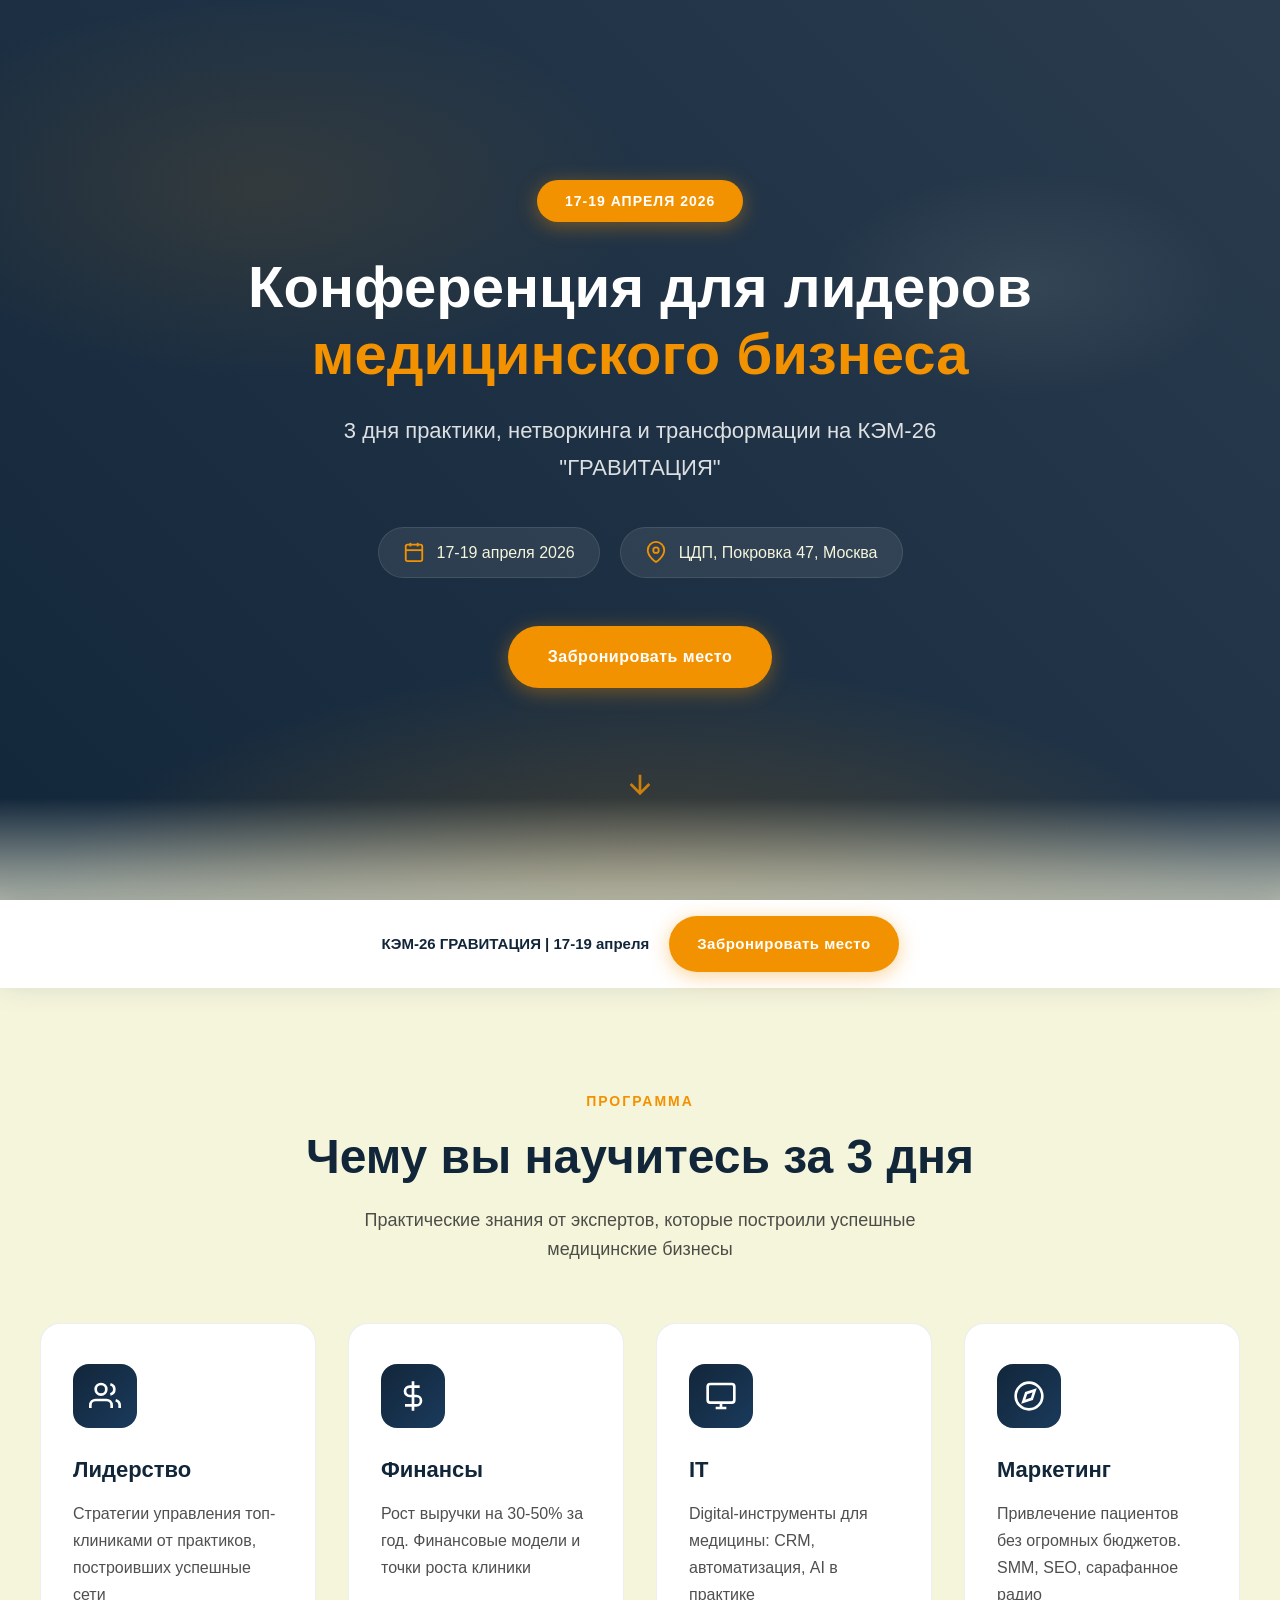
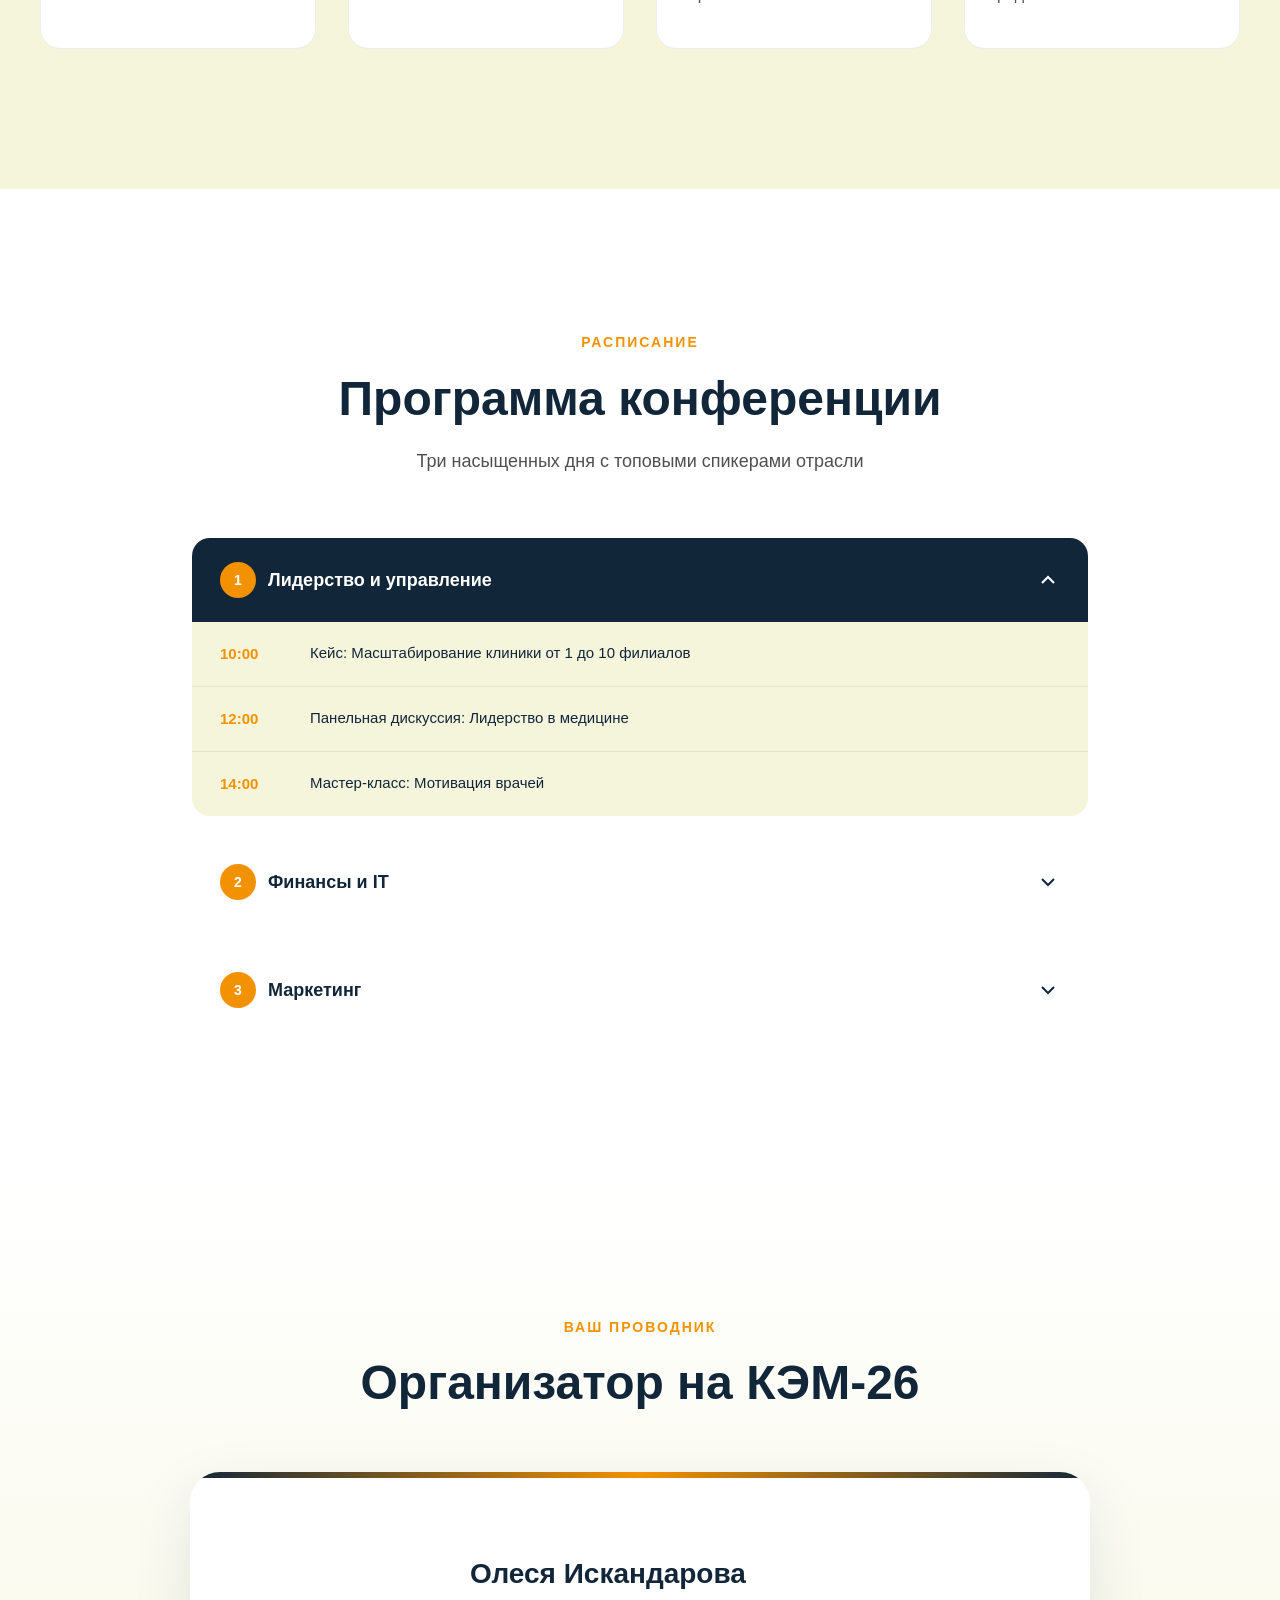
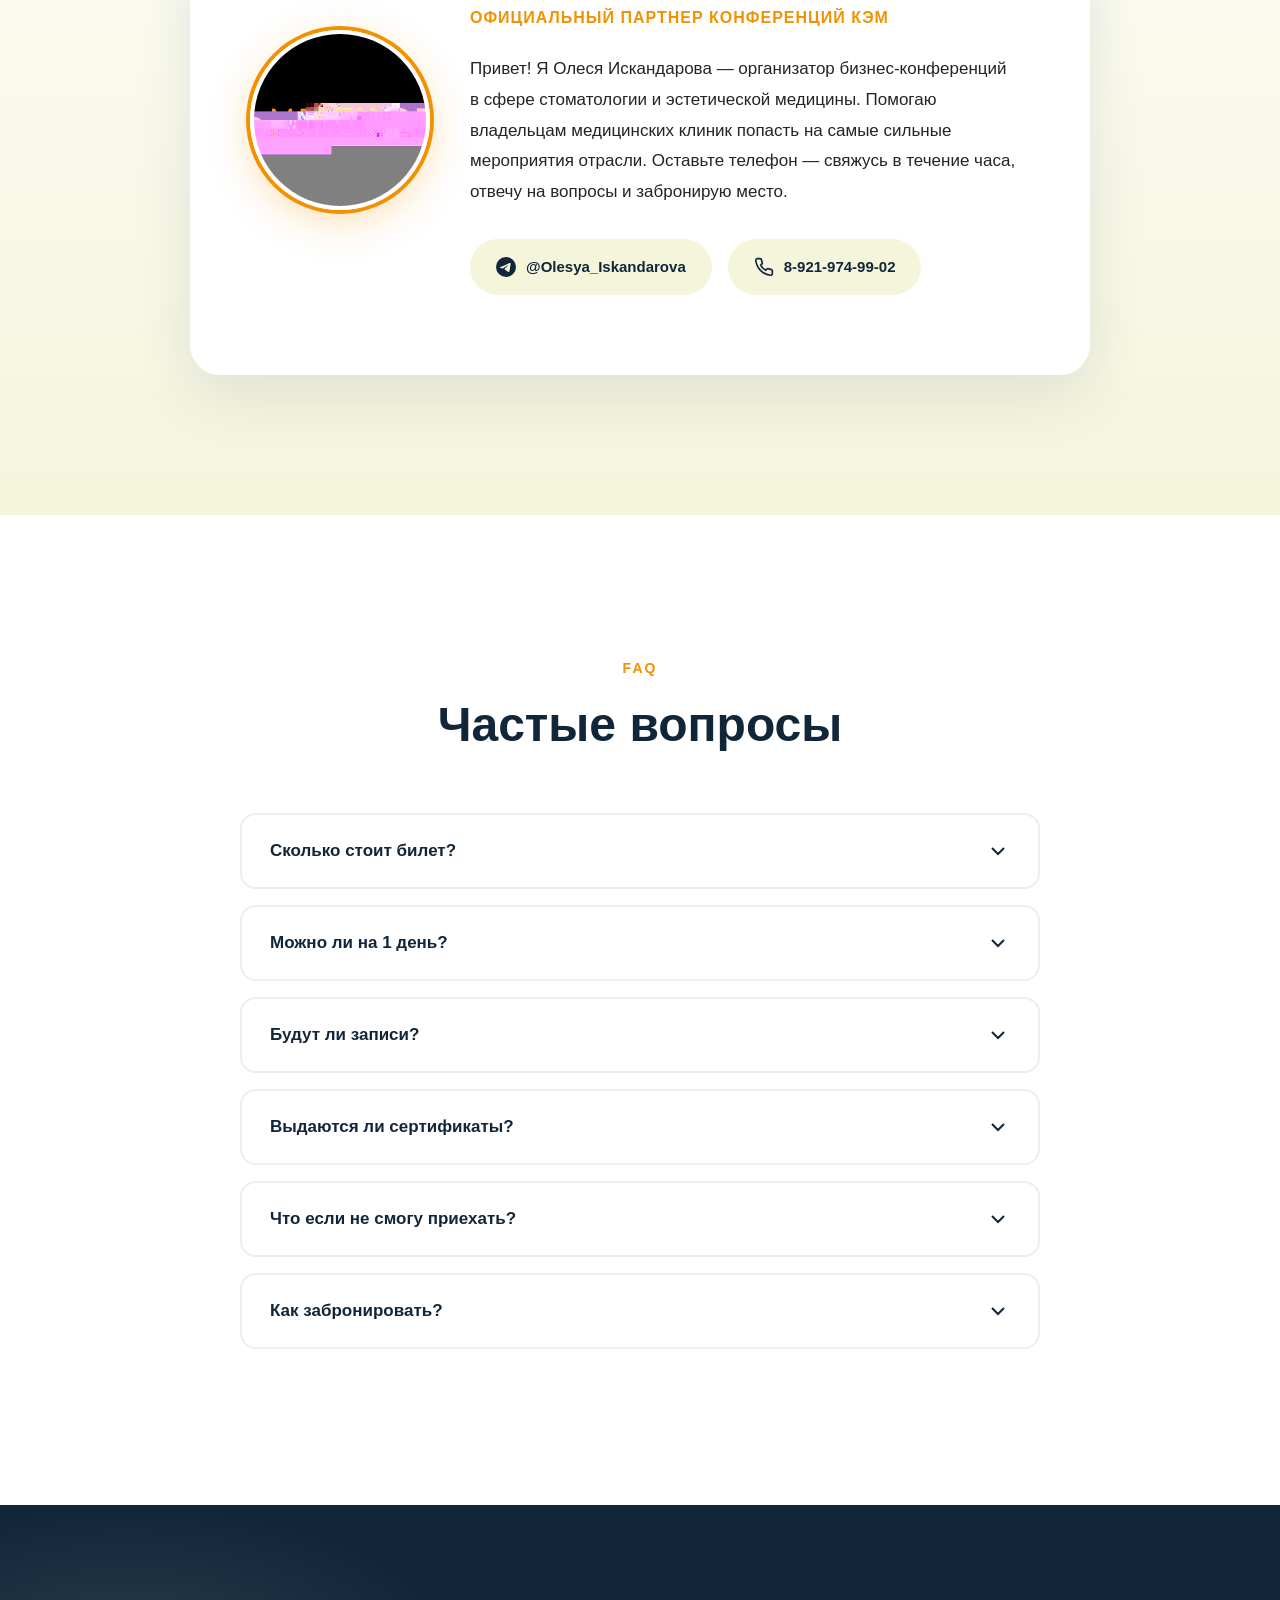
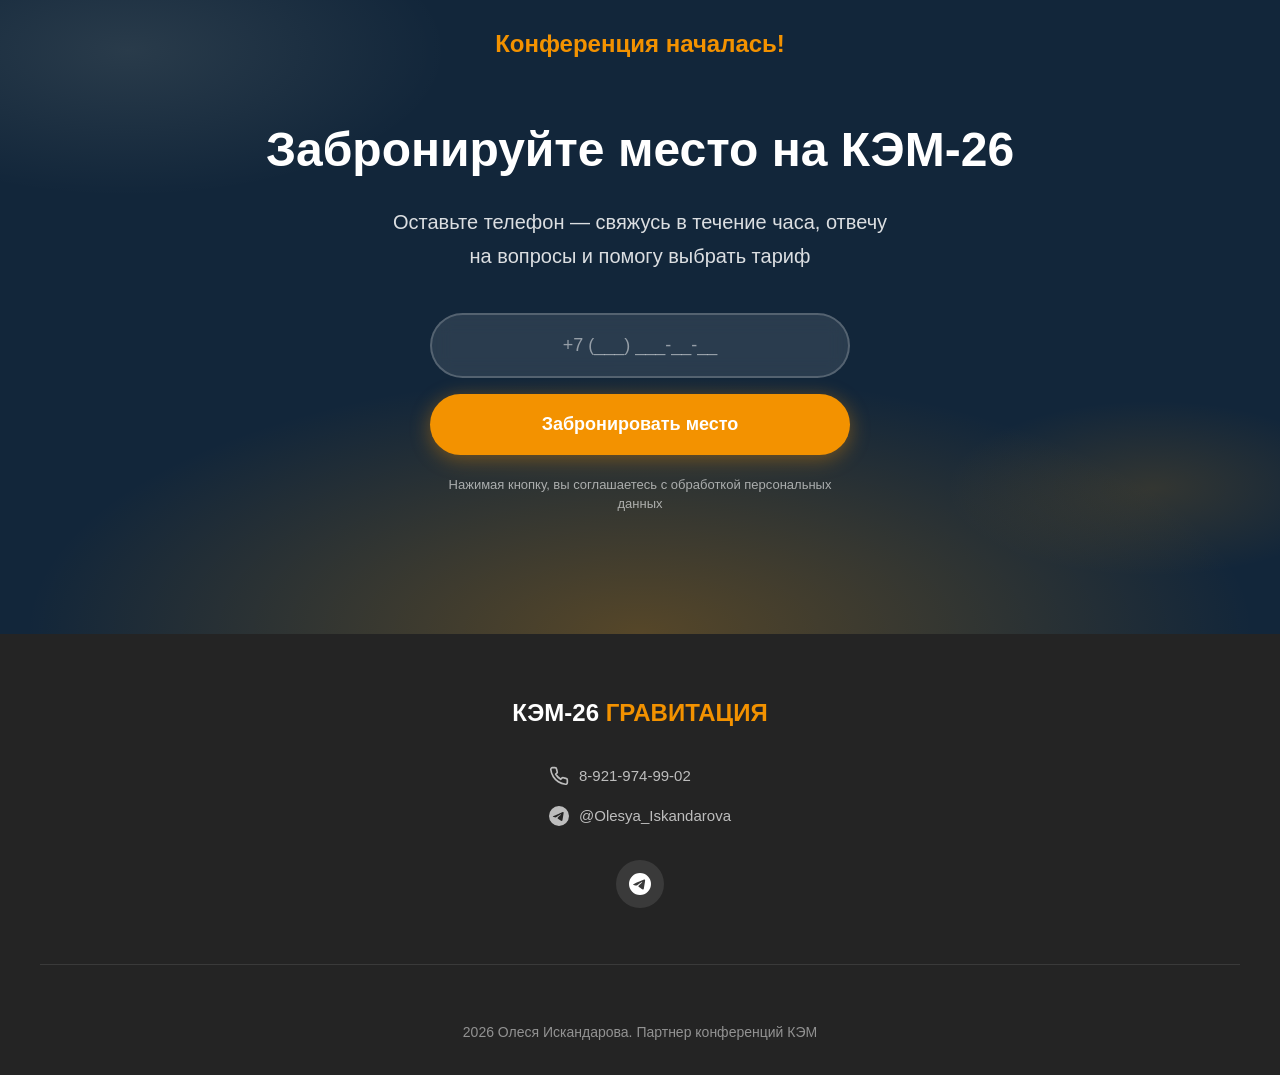
==== index.html @ f8abc0d0 "feat: create landing page for KEM-26 conference - Landing page in KEM design style (blue #12263a + o" ====
<!DOCTYPE html>
<html lang="ru">
<head>
    <meta charset="UTF-8">
    <meta name="viewport" content="width=device-width, initial-scale=1.0">
    <meta name="description" content="КЭМ-26 ГРАВИТАЦИЯ — конференция для лидеров медицинского бизнеса. 17-19 апреля 2026, Москва. Лидерство, финансы, IT, маркетинг.">
    <!-- Open Graph -->
    <meta property="og:title" content="КЭМ-26 ГРАВИТАЦИЯ | Конференция для медицинского бизнеса">
    <meta property="og:description" content="3 дня практики, нетворкинга и трансформации. 17-19 апреля 2026, Москва">
    <meta property="og:type" content="website">
    <meta property="og:locale" content="ru_RU">
    <!-- Twitter Card -->
    <meta name="twitter:card" content="summary_large_image">
    <meta name="twitter:title" content="КЭМ-26 ГРАВИТАЦИЯ">
    <meta name="twitter:description" content="Конференция для лидеров медицинского бизнеса. 17-19 апреля 2026, Москва">
    <title>КЭМ-26 ГРАВИТАЦИЯ | Конференция для лидеров медицинского бизнеса</title>
    <style>
        *, *::before, *::after {
            box-sizing: border-box;
            margin: 0;
            padding: 0;
        }

        :root {
            --primary: #12263a;
            --primary-light: #1a3a5c;
            --accent: #f39200;
            --accent-hover: #e08500;
            --accent-light: rgba(243, 146, 0, 0.15);
            --white: #ffffff;
            --beige: #f5f5dc;
            --beige-dark: #e8e8d0;
            --black: #000000;
            --dark: #242424;
            --font-stack: -apple-system, BlinkMacSystemFont, 'Segoe UI', Roboto, 'Helvetica Neue', Arial, sans-serif;
            --transition-fast: 0.2s ease-in-out;
            --transition-medium: 0.3s ease-in-out;
            --transition-slow: 0.5s ease-in-out;
        }

        html {
            scroll-behavior: smooth;
        }

        /* Accessibility: reduced motion */
        @media (prefers-reduced-motion: reduce) {
            *, *::before, *::after {
                animation-duration: 0.01ms !important;
                animation-iteration-count: 1 !important;
                transition-duration: 0.01ms !important;
            }
            html { scroll-behavior: auto; }
        }

        body {
            font-family: var(--font-stack);
            font-size: 16px;
            line-height: 1.6;
            color: var(--black);
            background: var(--white);
            overflow-x: hidden;
        }

        /* Skip link for accessibility */
        .skip-link {
            position: absolute;
            top: -50px;
            left: 50%;
            transform: translateX(-50%);
            background: var(--primary);
            color: var(--white);
            padding: 12px 24px;
            border-radius: 0 0 8px 8px;
            z-index: 10000;
            text-decoration: none;
            font-weight: 600;
            transition: top 0.3s;
        }
        .skip-link:focus {
            top: 0;
        }

        /* Visually hidden but accessible */
        .visually-hidden {
            position: absolute;
            width: 1px;
            height: 1px;
            padding: 0;
            margin: -1px;
            overflow: hidden;
            clip: rect(0, 0, 0, 0);
            white-space: nowrap;
            border: 0;
        }

        /* Focus visible for keyboard navigation */
        :focus-visible {
            outline: 3px solid var(--accent);
            outline-offset: 3px;
        }
        :focus:not(:focus-visible) {
            outline: none;
        }

        /* Tilda-style animations */
        @keyframes fadeInUp {
            from {
                opacity: 0;
                transform: translateY(40px);
            }
            to {
                opacity: 1;
                transform: translateY(0);
            }
        }

        @keyframes fadeIn {
            from { opacity: 0; }
            to { opacity: 1; }
        }

        @keyframes scaleIn {
            from {
                opacity: 0;
                transform: scale(0.9);
            }
            to {
                opacity: 1;
                transform: scale(1);
            }
        }

        @keyframes pulse {
            0%, 100% { transform: scale(1); }
            50% { transform: scale(1.05); }
        }

        @keyframes float {
            0%, 100% { transform: translateY(0); }
            50% { transform: translateY(-10px); }
        }

        .animate-on-scroll {
            opacity: 0;
            transform: translateY(40px);
            transition: opacity 0.6s ease-out, transform 0.6s ease-out;
        }

        .animate-on-scroll.visible {
            opacity: 1;
            transform: translateY(0);
        }

        /* Hero Section - KEM Style */
        .hero {
            min-height: 100vh;
            background: linear-gradient(0.125turn, rgba(18, 38, 58, 1) 0%, rgba(18, 38, 58, 0.95) 50%, rgba(18, 38, 58, 0.9) 100%);
            position: relative;
            display: flex;
            align-items: center;
            justify-content: center;
            overflow: hidden;
        }

        .hero::before {
            content: '';
            position: absolute;
            top: 0;
            left: 0;
            right: 0;
            bottom: 0;
            background:
                radial-gradient(ellipse 80% 50% at 50% 100%, rgba(243, 146, 0, 0.25) 0%, transparent 60%),
                radial-gradient(ellipse 60% 40% at 20% 20%, rgba(243, 146, 0, 0.1) 0%, transparent 50%),
                radial-gradient(ellipse 40% 30% at 80% 30%, rgba(245, 245, 220, 0.08) 0%, transparent 40%);
            pointer-events: none;
            animation: fadeIn 1.5s ease-out;
        }

        .hero::after {
            content: '';
            position: absolute;
            bottom: 0;
            left: 0;
            right: 0;
            height: 150px;
            background: linear-gradient(to top, var(--beige) 0%, transparent 100%);
            pointer-events: none;
        }

        .hero-content {
            position: relative;
            z-index: 2;
            text-align: center;
            padding: 40px 20px 120px;
            max-width: 900px;
            margin: 0 auto;
        }

        .hero-badge {
            display: inline-block;
            background: var(--accent);
            color: var(--white);
            padding: 10px 28px;
            border-radius: 50px;
            font-size: 14px;
            font-weight: 700;
            letter-spacing: 1px;
            text-transform: uppercase;
            margin-bottom: 32px;
            animation: scaleIn 0.6s ease-out 0.3s both;
            box-shadow: 0 4px 20px rgba(243, 146, 0, 0.4);
        }

        .hero h1 {
            font-size: 36px;
            font-weight: 800;
            line-height: 1.15;
            color: var(--white);
            margin-bottom: 24px;
            animation: fadeInUp 0.8s ease-out 0.5s both;
        }

        .hero h1 span {
            color: var(--accent);
        }

        .hero-subtitle {
            font-size: 18px;
            color: rgba(255, 255, 255, 0.85);
            margin-bottom: 40px;
            max-width: 600px;
            margin-left: auto;
            margin-right: auto;
            line-height: 1.7;
            animation: fadeInUp 0.8s ease-out 0.7s both;
        }

        .hero-meta {
            display: flex;
            flex-direction: column;
            gap: 16px;
            align-items: center;
            margin-bottom: 48px;
            animation: fadeInUp 0.8s ease-out 0.9s both;
        }

        .hero-meta-item {
            display: flex;
            align-items: center;
            gap: 12px;
            font-size: 16px;
            color: var(--beige);
            background: rgba(255, 255, 255, 0.08);
            padding: 12px 24px;
            border-radius: 50px;
            backdrop-filter: blur(10px);
            border: 1px solid rgba(255, 255, 255, 0.1);
            transition: var(--transition-medium);
        }

        .hero-meta-item:hover {
            background: rgba(243, 146, 0, 0.15);
            border-color: rgba(243, 146, 0, 0.3);
        }

        .hero-meta-icon {
            width: 22px;
            height: 22px;
            color: var(--accent);
        }

        .hero-cta {
            animation: fadeInUp 0.8s ease-out 1.1s both;
        }

        /* Buttons - KEM Style */
        .btn {
            display: inline-flex;
            align-items: center;
            justify-content: center;
            padding: 18px 40px;
            font-size: 16px;
            font-weight: 700;
            text-decoration: none;
            border-radius: 50px;
            border: none;
            cursor: pointer;
            transition: all var(--transition-medium);
            min-height: 56px;
            letter-spacing: 0.5px;
        }

        .btn-primary {
            background: var(--accent);
            color: var(--white);
            box-shadow: 0 4px 20px rgba(243, 146, 0, 0.4);
        }

        .btn-primary:hover {
            background: var(--accent-hover);
            transform: translateY(-3px);
            box-shadow: 0 8px 30px rgba(243, 146, 0, 0.5);
        }

        .btn-primary:active {
            transform: translateY(-1px);
        }

        .btn-outline {
            background: transparent;
            color: var(--white);
            border: 2px solid var(--white);
        }

        .btn-outline:hover {
            background: var(--white);
            color: var(--primary);
        }

        .btn-dark {
            background: var(--primary);
            color: var(--white);
            box-shadow: 0 4px 20px rgba(18, 38, 58, 0.3);
        }

        .btn-dark:hover {
            background: var(--primary-light);
            transform: translateY(-3px);
            box-shadow: 0 8px 30px rgba(18, 38, 58, 0.4);
        }

        /* Scroll indicator */
        .scroll-indicator {
            position: absolute;
            bottom: 140px;
            left: 50%;
            transform: translateX(-50%);
            z-index: 3;
            animation: float 2s ease-in-out infinite;
        }

        .scroll-indicator svg {
            width: 32px;
            height: 32px;
            color: var(--accent);
            opacity: 0.8;
        }

        /* Sections - KEM Style */
        section {
            padding: 100px 20px;
            position: relative;
        }

        .section-beige {
            background: var(--beige);
        }

        .section-white {
            background: var(--white);
        }

        .section-dark {
            background: var(--primary);
            color: var(--white);
        }

        .container {
            width: 100%;
            max-width: 1200px;
            margin: 0 auto;
        }

        .section-header {
            text-align: center;
            margin-bottom: 60px;
        }

        .section-label {
            display: inline-block;
            color: var(--accent);
            font-size: 14px;
            font-weight: 700;
            letter-spacing: 2px;
            text-transform: uppercase;
            margin-bottom: 16px;
        }

        .section-title {
            font-size: 32px;
            font-weight: 800;
            color: var(--primary);
            line-height: 1.2;
            margin-bottom: 20px;
        }

        .section-dark .section-title {
            color: var(--white);
        }

        .section-subtitle {
            font-size: 18px;
            color: var(--dark);
            opacity: 0.8;
            max-width: 600px;
            margin: 0 auto;
        }

        .section-dark .section-subtitle {
            color: rgba(255, 255, 255, 0.8);
        }

        /* Value Cards - KEM Style */
        .value-grid {
            display: grid;
            grid-template-columns: 1fr;
            gap: 24px;
        }

        .value-card {
            background: var(--white);
            padding: 40px 32px;
            border-radius: 20px;
            position: relative;
            overflow: hidden;
            transition: all var(--transition-medium);
            border: 1px solid rgba(18, 38, 58, 0.08);
        }

        .value-card::before {
            content: '';
            position: absolute;
            top: 0;
            left: 0;
            width: 100%;
            height: 4px;
            background: linear-gradient(90deg, var(--accent), var(--primary));
            transform: scaleX(0);
            transform-origin: left;
            transition: transform var(--transition-medium);
        }

        .value-card:hover {
            transform: translateY(-8px);
            box-shadow: 0 20px 60px rgba(18, 38, 58, 0.15);
            border-color: transparent;
        }

        .value-card:hover::before {
            transform: scaleX(1);
        }

        .value-icon {
            width: 64px;
            height: 64px;
            background: linear-gradient(135deg, var(--primary) 0%, var(--primary-light) 100%);
            border-radius: 16px;
            display: flex;
            align-items: center;
            justify-content: center;
            margin-bottom: 24px;
            transition: var(--transition-medium);
        }

        .value-card:hover .value-icon {
            transform: scale(1.1) rotate(-5deg);
            background: linear-gradient(135deg, var(--accent) 0%, var(--accent-hover) 100%);
        }

        .value-icon svg {
            width: 32px;
            height: 32px;
            stroke: var(--white);
        }

        .value-card h3 {
            font-size: 22px;
            font-weight: 700;
            margin-bottom: 12px;
            color: var(--primary);
        }

        .value-card p {
            color: var(--dark);
            font-size: 16px;
            line-height: 1.7;
            opacity: 0.8;
        }

        /* Program Section - KEM Style */
        .program-grid {
            display: grid;
            grid-template-columns: 1fr;
            gap: 20px;
            max-width: 900px;
            margin: 0 auto;
        }

        .program-day {
            background: var(--white);
            border-radius: 20px;
            overflow: hidden;
            border: 2px solid transparent;
            transition: all var(--transition-medium);
        }

        .program-day:hover {
            border-color: var(--accent);
            box-shadow: 0 10px 40px rgba(243, 146, 0, 0.15);
        }

        .program-day-header {
            padding: 24px 28px;
            background: var(--white);
            cursor: pointer;
            display: flex;
            justify-content: space-between;
            align-items: center;
            border: none;
            width: 100%;
            text-align: left;
            font-family: inherit;
            font-size: 18px;
            font-weight: 700;
            color: var(--primary);
            transition: all var(--transition-medium);
        }

        .program-day-header:hover {
            background: rgba(243, 146, 0, 0.05);
        }

        .program-day-header.active {
            background: var(--primary);
            color: var(--white);
        }

        .program-day-header .day-label {
            display: flex;
            align-items: center;
            gap: 12px;
        }

        .program-day-header .day-number {
            width: 36px;
            height: 36px;
            background: var(--accent);
            border-radius: 50%;
            display: flex;
            align-items: center;
            justify-content: center;
            color: var(--white);
            font-size: 14px;
            font-weight: 700;
        }

        .accordion-icon {
            width: 24px;
            height: 24px;
            transition: transform var(--transition-medium);
            color: currentColor;
        }

        .program-day-header.active .accordion-icon {
            transform: rotate(180deg);
        }

        .program-day-content {
            max-height: 0;
            overflow: hidden;
            transition: max-height 0.4s ease;
            background: var(--beige);
        }

        .program-day-content.open {
            max-height: 500px;
        }

        .program-item {
            padding: 20px 28px;
            display: flex;
            gap: 20px;
            align-items: flex-start;
            border-bottom: 1px solid rgba(18, 38, 58, 0.08);
            transition: background var(--transition-fast);
        }

        .program-item:hover {
            background: rgba(255, 255, 255, 0.5);
        }

        .program-item:last-child {
            border-bottom: none;
        }

        .program-time {
            font-weight: 700;
            color: var(--accent);
            min-width: 70px;
            font-size: 15px;
        }

        .program-title {
            color: var(--primary);
            font-size: 15px;
            line-height: 1.5;
        }

        /* Agent Section - KEM Style */
        .agent-section {
            background: linear-gradient(180deg, var(--white) 0%, var(--beige) 100%);
        }

        .agent-card {
            display: flex;
            flex-direction: column;
            align-items: center;
            gap: 40px;
            max-width: 900px;
            margin: 0 auto;
            background: var(--white);
            padding: 60px 40px;
            border-radius: 30px;
            box-shadow: 0 20px 60px rgba(18, 38, 58, 0.1);
            position: relative;
            overflow: hidden;
        }

        .agent-card::before {
            content: '';
            position: absolute;
            top: 0;
            left: 0;
            right: 0;
            height: 6px;
            background: linear-gradient(90deg, var(--primary), var(--accent), var(--primary));
        }

        .agent-photo-wrapper {
            position: relative;
        }

        .agent-photo {
            width: 180px;
            height: 180px;
            border-radius: 50%;
            object-fit: cover;
            border: 4px solid var(--white);
            box-shadow: 0 10px 40px rgba(243, 146, 0, 0.3), 0 0 0 4px var(--accent);
            transition: var(--transition-medium);
        }

        .agent-photo:hover {
            transform: scale(1.05);
        }

        .agent-info {
            text-align: center;
        }

        .agent-name {
            font-size: 28px;
            font-weight: 800;
            margin-bottom: 8px;
            color: var(--primary);
        }

        .agent-role {
            color: var(--accent);
            font-weight: 600;
            font-size: 16px;
            margin-bottom: 24px;
            text-transform: uppercase;
            letter-spacing: 1px;
        }

        .agent-text {
            color: var(--dark);
            font-size: 17px;
            line-height: 1.8;
            max-width: 550px;
            margin: 0 auto;
        }

        .agent-contacts {
            display: flex;
            flex-wrap: wrap;
            gap: 16px;
            justify-content: center;
            margin-top: 32px;
        }

        .agent-contact {
            display: inline-flex;
            align-items: center;
            gap: 10px;
            padding: 14px 24px;
            background: var(--beige);
            border-radius: 50px;
            color: var(--primary);
            text-decoration: none;
            font-size: 15px;
            font-weight: 600;
            transition: all var(--transition-medium);
            border: 2px solid transparent;
        }

        .agent-contact:hover {
            background: var(--primary);
            color: var(--white);
            transform: translateY(-3px);
            box-shadow: 0 8px 20px rgba(18, 38, 58, 0.2);
        }

        .agent-contact svg {
            width: 20px;
            height: 20px;
        }

        /* FAQ Section - KEM Style */
        .faq-list {
            max-width: 800px;
            margin: 0 auto;
        }

        .faq-item {
            background: var(--white);
            border-radius: 16px;
            margin-bottom: 16px;
            overflow: hidden;
            border: 2px solid rgba(18, 38, 58, 0.08);
            transition: all var(--transition-medium);
        }

        .faq-item:hover {
            border-color: rgba(243, 146, 0, 0.3);
        }

        .faq-question {
            padding: 24px 28px;
            cursor: pointer;
            display: flex;
            justify-content: space-between;
            align-items: center;
            border: none;
            width: 100%;
            text-align: left;
            font-family: inherit;
            font-size: 17px;
            font-weight: 600;
            color: var(--primary);
            background: transparent;
            transition: all var(--transition-medium);
        }

        .faq-question:hover {
            color: var(--accent);
        }

        .faq-question .accordion-icon {
            flex-shrink: 0;
            margin-left: 16px;
            transition: transform var(--transition-medium);
        }

        .faq-question[aria-expanded="true"] .accordion-icon {
            transform: rotate(180deg);
        }

        .faq-answer {
            max-height: 0;
            overflow: hidden;
            transition: max-height 0.4s ease;
        }

        .faq-answer.open {
            max-height: 300px;
        }

        .faq-answer-inner {
            padding: 0 28px 24px;
            color: var(--dark);
            line-height: 1.8;
            font-size: 16px;
            border-top: 1px solid rgba(18, 38, 58, 0.08);
            padding-top: 20px;
            margin-top: -1px;
        }

        /* CTA Section - KEM Style */
        .cta-section {
            background: var(--primary);
            position: relative;
            overflow: hidden;
            padding: 120px 20px;
        }

        .cta-section::before {
            content: '';
            position: absolute;
            top: 0;
            left: 0;
            right: 0;
            bottom: 0;
            background:
                radial-gradient(ellipse 80% 60% at 50% 100%, rgba(243, 146, 0, 0.3) 0%, transparent 60%),
                radial-gradient(ellipse 50% 40% at 10% 20%, rgba(245, 245, 220, 0.1) 0%, transparent 50%),
                radial-gradient(ellipse 40% 30% at 90% 80%, rgba(243, 146, 0, 0.15) 0%, transparent 40%);
            pointer-events: none;
        }

        .cta-content {
            position: relative;
            z-index: 2;
            text-align: center;
        }

        .countdown {
            display: flex;
            justify-content: center;
            gap: 12px;
            margin-bottom: 48px;
            flex-wrap: wrap;
        }

        .countdown-item {
            background: rgba(255, 255, 255, 0.1);
            padding: 20px 16px;
            border-radius: 16px;
            min-width: 80px;
            backdrop-filter: blur(10px);
            border: 1px solid rgba(255, 255, 255, 0.1);
            transition: var(--transition-medium);
        }

        .countdown-item:hover {
            background: rgba(243, 146, 0, 0.2);
            border-color: rgba(243, 146, 0, 0.3);
            transform: translateY(-4px);
        }

        .countdown-number {
            font-size: 36px;
            font-weight: 800;
            color: var(--accent);
            display: block;
            line-height: 1;
            margin-bottom: 8px;
        }

        .countdown-label {
            font-size: 12px;
            text-transform: uppercase;
            letter-spacing: 1px;
            color: rgba(255, 255, 255, 0.7);
        }

        .cta-title {
            font-size: 32px;
            font-weight: 800;
            color: var(--white);
            margin-bottom: 16px;
        }

        .cta-subtitle {
            font-size: 18px;
            color: rgba(255, 255, 255, 0.85);
            margin-bottom: 40px;
            max-width: 500px;
            margin-left: auto;
            margin-right: auto;
            line-height: 1.7;
        }

        /* Form - KEM Style */
        .lead-form {
            max-width: 420px;
            margin: 0 auto;
        }

        .form-group {
            margin-bottom: 16px;
        }

        .phone-input {
            width: 100%;
            padding: 20px 24px;
            font-size: 18px;
            font-family: inherit;
            font-weight: 500;
            border: 2px solid rgba(255, 255, 255, 0.2);
            border-radius: 50px;
            background: rgba(255, 255, 255, 0.1);
            color: var(--white);
            text-align: center;
            transition: all var(--transition-medium);
            backdrop-filter: blur(10px);
        }

        .phone-input::placeholder {
            color: rgba(255, 255, 255, 0.5);
        }

        .phone-input:focus {
            outline: none;
            border-color: var(--accent);
            background: rgba(255, 255, 255, 0.15);
            box-shadow: 0 0 0 4px rgba(243, 146, 0, 0.2);
        }

        .form-submit {
            width: 100%;
            padding: 20px 32px;
            font-size: 18px;
            font-weight: 700;
            background: var(--accent);
            color: var(--white);
            border: none;
            border-radius: 50px;
            cursor: pointer;
            transition: all var(--transition-medium);
            box-shadow: 0 4px 20px rgba(243, 146, 0, 0.4);
        }

        .form-submit:hover {
            background: var(--accent-hover);
            transform: translateY(-3px);
            box-shadow: 0 8px 30px rgba(243, 146, 0, 0.5);
        }

        .form-submit:disabled {
            opacity: 0.6;
            cursor: not-allowed;
            transform: none;
        }

        .form-disclaimer {
            font-size: 13px;
            color: rgba(255, 255, 255, 0.6);
            margin-top: 20px;
            line-height: 1.5;
        }

        .form-disclaimer a {
            color: var(--accent);
            text-decoration: underline;
        }

        .success-message {
            display: none;
            background: rgba(76, 175, 80, 0.2);
            border: 2px solid rgba(76, 175, 80, 0.5);
            border-radius: 20px;
            padding: 32px;
            margin-top: 24px;
            animation: scaleIn 0.5s ease-out;
        }

        .success-message.show {
            display: block;
        }

        .success-icon {
            width: 56px;
            height: 56px;
            background: #4CAF50;
            border-radius: 50%;
            display: flex;
            align-items: center;
            justify-content: center;
            margin: 0 auto 20px;
        }

        .success-icon svg {
            width: 28px;
            height: 28px;
            stroke: white;
        }

        .success-message h4 {
            font-size: 20px;
            margin-bottom: 8px;
            color: var(--white);
        }

        .success-message p {
            font-size: 15px;
            color: rgba(255, 255, 255, 0.9);
        }

        /* Footer - KEM Style */
        footer {
            background: var(--dark);
            color: var(--white);
            padding: 60px 20px 32px;
        }

        .footer-content {
            display: flex;
            flex-direction: column;
            gap: 32px;
            align-items: center;
            text-align: center;
        }

        .footer-logo {
            font-size: 24px;
            font-weight: 800;
            color: var(--white);
        }

        .footer-logo span {
            color: var(--accent);
        }

        .footer-contacts {
            display: flex;
            flex-direction: column;
            gap: 16px;
        }

        .footer-contact {
            display: flex;
            align-items: center;
            gap: 10px;
            color: rgba(255, 255, 255, 0.7);
            text-decoration: none;
            font-size: 15px;
            transition: color var(--transition-medium);
        }

        .footer-contact:hover {
            color: var(--accent);
        }

        .footer-contact svg {
            width: 20px;
            height: 20px;
        }

        .footer-social {
            display: flex;
            gap: 12px;
        }

        .social-link {
            width: 48px;
            height: 48px;
            background: rgba(255, 255, 255, 0.1);
            border-radius: 50%;
            display: flex;
            align-items: center;
            justify-content: center;
            color: var(--white);
            text-decoration: none;
            transition: all var(--transition-medium);
        }

        .social-link:hover {
            background: var(--accent);
            transform: translateY(-4px);
            box-shadow: 0 8px 20px rgba(243, 146, 0, 0.3);
        }

        .social-link svg {
            width: 22px;
            height: 22px;
        }

        .footer-divider {
            width: 100%;
            height: 1px;
            background: rgba(255, 255, 255, 0.1);
            margin: 24px 0;
        }

        .footer-copyright {
            font-size: 14px;
            color: rgba(255, 255, 255, 0.5);
        }

        /* Sticky CTA - KEM Style */
        .sticky-cta {
            position: fixed;
            bottom: 0;
            left: 0;
            right: 0;
            background: var(--white);
            padding: 16px 20px;
            box-shadow: 0 -4px 30px rgba(18, 38, 58, 0.15);
            z-index: 1000;
            transform: translateY(100%);
            transition: transform var(--transition-medium);
        }

        .sticky-cta.visible {
            transform: translateY(0);
        }

        .sticky-cta-content {
            display: flex;
            align-items: center;
            justify-content: center;
            max-width: 1200px;
            margin: 0 auto;
            gap: 20px;
        }

        .sticky-cta-text {
            display: none;
            font-weight: 700;
            color: var(--primary);
            font-size: 15px;
        }

        .sticky-cta .btn {
            flex: 1;
            max-width: 320px;
            padding: 14px 28px;
            font-size: 15px;
        }

        /* Tablet */
        @media (min-width: 640px) {
            .hero h1 {
                font-size: 48px;
            }

            .hero-subtitle {
                font-size: 20px;
            }

            .hero-meta {
                flex-direction: row;
                justify-content: center;
                gap: 20px;
            }

            .value-grid {
                grid-template-columns: repeat(2, 1fr);
            }

            .section-title {
                font-size: 40px;
            }

            .countdown-item {
                min-width: 100px;
                padding: 24px 20px;
            }

            .countdown-number {
                font-size: 44px;
            }

            .cta-title {
                font-size: 40px;
            }

            .sticky-cta-text {
                display: block;
            }

            .sticky-cta .btn {
                flex: none;
                width: auto;
            }
        }

        /* Desktop */
        @media (min-width: 1024px) {
            section {
                padding: 140px 20px;
            }

            .hero h1 {
                font-size: 58px;
            }

            .hero-subtitle {
                font-size: 22px;
            }

            .value-grid {
                grid-template-columns: repeat(4, 1fr);
                gap: 32px;
            }

            .section-title {
                font-size: 48px;
            }

            .agent-card {
                flex-direction: row;
                padding: 80px 60px;
                text-align: left;
            }

            .agent-info {
                text-align: left;
            }

            .agent-contacts {
                justify-content: flex-start;
            }

            .cta-title {
                font-size: 48px;
            }

            .cta-subtitle {
                font-size: 20px;
            }
        }
    </style>
</head>
<body>
    <a href="#main-content" class="skip-link">Перейти к основному содержимому</a>

    <main id="main-content" role="main">
    <!-- Hero Section -->
    <section class="hero">
        <div class="hero-content">
            <span class="hero-badge">17-19 апреля 2026</span>
            <h1>Конференция для лидеров <span>медицинского бизнеса</span></h1>
            <p class="hero-subtitle">3 дня практики, нетворкинга и трансформации на КЭМ-26 "ГРАВИТАЦИЯ"</p>
            <div class="hero-meta">
                <div class="hero-meta-item">
                    <svg class="hero-meta-icon" viewBox="0 0 24 24" fill="none" stroke="currentColor" stroke-width="2">
                        <rect x="3" y="4" width="18" height="18" rx="2" ry="2"/>
                        <line x1="16" y1="2" x2="16" y2="6"/>
                        <line x1="8" y1="2" x2="8" y2="6"/>
                        <line x1="3" y1="10" x2="21" y2="10"/>
                    </svg>
                    <span>17-19 апреля 2026</span>
                </div>
                <div class="hero-meta-item">
                    <svg class="hero-meta-icon" viewBox="0 0 24 24" fill="none" stroke="currentColor" stroke-width="2">
                        <path d="M21 10c0 7-9 13-9 13s-9-6-9-13a9 9 0 0 1 18 0z"/>
                        <circle cx="12" cy="10" r="3"/>
                    </svg>
                    <span>ЦДП, Покровка 47, Москва</span>
                </div>
            </div>
            <div class="hero-cta">
                <a href="#form" class="btn btn-primary">Забронировать место</a>
            </div>
        </div>
        <div class="scroll-indicator">
            <svg viewBox="0 0 24 24" fill="none" stroke="currentColor" stroke-width="2">
                <path d="M12 5v14M19 12l-7 7-7-7"/>
            </svg>
        </div>
    </section>

    <!-- Value Proposition -->
    <section class="section-beige">
        <div class="container">
            <div class="section-header animate-on-scroll">
                <span class="section-label">Программа</span>
                <h2 class="section-title">Чему вы научитесь за 3 дня</h2>
                <p class="section-subtitle">Практические знания от экспертов, которые построили успешные медицинские бизнесы</p>
            </div>
            <div class="value-grid">
                <div class="value-card animate-on-scroll">
                    <div class="value-icon">
                        <svg viewBox="0 0 24 24" fill="none" stroke="currentColor" stroke-width="2">
                            <path d="M17 21v-2a4 4 0 0 0-4-4H5a4 4 0 0 0-4 4v2"/>
                            <circle cx="9" cy="7" r="4"/>
                            <path d="M23 21v-2a4 4 0 0 0-3-3.87"/>
                            <path d="M16 3.13a4 4 0 0 1 0 7.75"/>
                        </svg>
                    </div>
                    <h3>Лидерство</h3>
                    <p>Стратегии управления топ-клиниками от практиков, построивших успешные сети</p>
                </div>
                <div class="value-card animate-on-scroll">
                    <div class="value-icon">
                        <svg viewBox="0 0 24 24" fill="none" stroke="currentColor" stroke-width="2">
                            <line x1="12" y1="1" x2="12" y2="23"/>
                            <path d="M17 5H9.5a3.5 3.5 0 0 0 0 7h5a3.5 3.5 0 0 1 0 7H6"/>
                        </svg>
                    </div>
                    <h3>Финансы</h3>
                    <p>Рост выручки на 30-50% за год. Финансовые модели и точки роста клиники</p>
                </div>
                <div class="value-card animate-on-scroll">
                    <div class="value-icon">
                        <svg viewBox="0 0 24 24" fill="none" stroke="currentColor" stroke-width="2">
                            <rect x="2" y="3" width="20" height="14" rx="2" ry="2"/>
                            <line x1="8" y1="21" x2="16" y2="21"/>
                            <line x1="12" y1="17" x2="12" y2="21"/>
                        </svg>
                    </div>
                    <h3>IT</h3>
                    <p>Digital-инструменты для медицины: CRM, автоматизация, AI в практике</p>
                </div>
                <div class="value-card animate-on-scroll">
                    <div class="value-icon">
                        <svg viewBox="0 0 24 24" fill="none" stroke="currentColor" stroke-width="2">
                            <circle cx="12" cy="12" r="10"/>
                            <polygon points="16.24 7.76 14.12 14.12 7.76 16.24 9.88 9.88 16.24 7.76"/>
                        </svg>
                    </div>
                    <h3>Маркетинг</h3>
                    <p>Привлечение пациентов без огромных бюджетов. SMM, SEO, сарафанное радио</p>
                </div>
            </div>
        </div>
    </section>

    <!-- Program -->
    <section class="section-white">
        <div class="container">
            <div class="section-header animate-on-scroll">
                <span class="section-label">Расписание</span>
                <h2 class="section-title">Программа конференции</h2>
                <p class="section-subtitle">Три насыщенных дня с топовыми спикерами отрасли</p>
            </div>
            <div class="program-grid">
                <div class="program-day animate-on-scroll">
                    <button class="program-day-header active" aria-expanded="true">
                        <span class="day-label">
                            <span class="day-number">1</span>
                            <span>Лидерство и управление</span>
                        </span>
                        <svg class="accordion-icon" viewBox="0 0 24 24" fill="none" stroke="currentColor" stroke-width="2">
                            <polyline points="6 9 12 15 18 9"/>
                        </svg>
                    </button>
                    <div class="program-day-content open">
                        <div class="program-item">
                            <span class="program-time">10:00</span>
                            <span class="program-title">Кейс: Масштабирование клиники от 1 до 10 филиалов</span>
                        </div>
                        <div class="program-item">
                            <span class="program-time">12:00</span>
                            <span class="program-title">Панельная дискуссия: Лидерство в медицине</span>
                        </div>
                        <div class="program-item">
                            <span class="program-time">14:00</span>
                            <span class="program-title">Мастер-класс: Мотивация врачей</span>
                        </div>
                    </div>
                </div>
                <div class="program-day animate-on-scroll">
                    <button class="program-day-header" aria-expanded="false">
                        <span class="day-label">
                            <span class="day-number">2</span>
                            <span>Финансы и IT</span>
                        </span>
                        <svg class="accordion-icon" viewBox="0 0 24 24" fill="none" stroke="currentColor" stroke-width="2">
                            <polyline points="6 9 12 15 18 9"/>
                        </svg>
                    </button>
                    <div class="program-day-content">
                        <div class="program-item">
                            <span class="program-time">10:00</span>
                            <span class="program-title">Финансовая модель медклиники</span>
                        </div>
                        <div class="program-item">
                            <span class="program-time">12:00</span>
                            <span class="program-title">CRM и автоматизация процессов</span>
                        </div>
                        <div class="program-item">
                            <span class="program-time">14:00</span>
                            <span class="program-title">AI в медицине: практика применения</span>
                        </div>
                    </div>
                </div>
                <div class="program-day animate-on-scroll">
                    <button class="program-day-header" aria-expanded="false">
                        <span class="day-label">
                            <span class="day-number">3</span>
                            <span>Маркетинг</span>
                        </span>
                        <svg class="accordion-icon" viewBox="0 0 24 24" fill="none" stroke="currentColor" stroke-width="2">
                            <polyline points="6 9 12 15 18 9"/>
                        </svg>
                    </button>
                    <div class="program-day-content">
                        <div class="program-item">
                            <span class="program-time">10:00</span>
                            <span class="program-title">SMM для врачей: что работает в 2026</span>
                        </div>
                        <div class="program-item">
                            <span class="program-time">12:00</span>
                            <span class="program-title">SEO медицинских сайтов</span>
                        </div>
                        <div class="program-item">
                            <span class="program-time">14:00</span>
                            <span class="program-title">Кейс: 100 пациентов/мес без рекламы</span>
                        </div>
                    </div>
                </div>
            </div>
        </div>
    </section>

    <!-- About Agent -->
    <section class="agent-section">
        <div class="container">
            <div class="section-header animate-on-scroll">
                <span class="section-label">Ваш проводник</span>
                <h2 class="section-title">Организатор на КЭМ-26</h2>
            </div>
            <div class="agent-card animate-on-scroll">
                <div class="agent-photo-wrapper">
                    <img class="agent-photo" src="[data-uri]" alt="Олеся Искандарова">
                </div>
                <div class="agent-info">
                    <h3 class="agent-name">Олеся Искандарова</h3>
                    <p class="agent-role">Официальный партнер конференций КЭМ</p>
                    <p class="agent-text">Привет! Я Олеся Искандарова — организатор бизнес-конференций в сфере стоматологии и эстетической медицины. Помогаю владельцам медицинских клиник попасть на самые сильные мероприятия отрасли. Оставьте телефон — свяжусь в течение часа, отвечу на вопросы и забронирую место.</p>
                    <div class="agent-contacts">
                        <a href="https://t.me/Olesya_Iskandarova" class="agent-contact" target="_blank" rel="noopener">
                            <svg viewBox="0 0 24 24" fill="currentColor">
                                <path d="M11.944 0A12 12 0 0 0 0 12a12 12 0 0 0 12 12 12 12 0 0 0 12-12A12 12 0 0 0 12 0a12 12 0 0 0-.056 0zm4.962 7.224c.1-.002.321.023.465.14a.506.506 0 0 1 .171.325c.016.093.036.306.02.472-.18 1.898-.962 6.502-1.36 8.627-.168.9-.499 1.201-.82 1.23-.696.065-1.225-.46-1.9-.902-1.056-.693-1.653-1.124-2.678-1.8-1.185-.78-.417-1.21.258-1.91.177-.184 3.247-2.977 3.307-3.23.007-.032.014-.15-.056-.212s-.174-.041-.249-.024c-.106.024-1.793 1.14-5.061 3.345-.48.33-.913.49-1.302.48-.428-.008-1.252-.241-1.865-.44-.752-.245-1.349-.374-1.297-.789.027-.216.325-.437.893-.663 3.498-1.524 5.83-2.529 6.998-3.014 3.332-1.386 4.025-1.627 4.476-1.635z"/>
                            </svg>
                            @Olesya_Iskandarova
                        </a>
                        <a href="tel:+79219749902" class="agent-contact">
                            <svg viewBox="0 0 24 24" fill="none" stroke="currentColor" stroke-width="2">
                                <path d="M22 16.92v3a2 2 0 0 1-2.18 2 19.79 19.79 0 0 1-8.63-3.07 19.5 19.5 0 0 1-6-6 19.79 19.79 0 0 1-3.07-8.67A2 2 0 0 1 4.11 2h3a2 2 0 0 1 2 1.72 12.84 12.84 0 0 0 .7 2.81 2 2 0 0 1-.45 2.11L8.09 9.91a16 16 0 0 0 6 6l1.27-1.27a2 2 0 0 1 2.11-.45 12.84 12.84 0 0 0 2.81.7A2 2 0 0 1 22 16.92z"/>
                            </svg>
                            8-921-974-99-02
                        </a>
                    </div>
                </div>
            </div>
        </div>
    </section>

    <!-- FAQ -->
    <section class="section-white">
        <div class="container">
            <div class="section-header animate-on-scroll">
                <span class="section-label">FAQ</span>
                <h2 class="section-title">Частые вопросы</h2>
            </div>
            <div class="faq-list">
                <div class="faq-item animate-on-scroll">
                    <button class="faq-question" aria-expanded="false">
                        <span>Сколько стоит билет?</span>
                        <svg class="accordion-icon" width="20" height="20" viewBox="0 0 24 24" fill="none" stroke="currentColor" stroke-width="2">
                            <polyline points="6 9 12 15 18 9"/>
                        </svg>
                    </button>
                    <div class="faq-answer">
                        <div class="faq-answer-inner">Свяжитесь со мной, подберу оптимальный тариф под ваши задачи. Есть варианты участия на все 3 дня, VIP-пакеты с дополнительными бонусами.</div>
                    </div>
                </div>
                <div class="faq-item animate-on-scroll">
                    <button class="faq-question" aria-expanded="false">
                        <span>Можно ли на 1 день?</span>
                        <svg class="accordion-icon" width="20" height="20" viewBox="0 0 24 24" fill="none" stroke="currentColor" stroke-width="2">
                            <polyline points="6 9 12 15 18 9"/>
                        </svg>
                    </button>
                    <div class="faq-answer">
                        <div class="faq-answer-inner">Да, есть билеты на отдельные дни. Выбирайте тот день, программа которого наиболее актуальна для вашего бизнеса.</div>
                    </div>
                </div>
                <div class="faq-item animate-on-scroll">
                    <button class="faq-question" aria-expanded="false">
                        <span>Будут ли записи?</span>
                        <svg class="accordion-icon" width="20" height="20" viewBox="0 0 24 24" fill="none" stroke="currentColor" stroke-width="2">
                            <polyline points="6 9 12 15 18 9"/>
                        </svg>
                    </button>
                    <div class="faq-answer">
                        <div class="faq-answer-inner">Да, все выступления записываются. Доступ к записям предоставляется на 3 месяца после конференции.</div>
                    </div>
                </div>
                <div class="faq-item animate-on-scroll">
                    <button class="faq-question" aria-expanded="false">
                        <span>Выдаются ли сертификаты?</span>
                        <svg class="accordion-icon" width="20" height="20" viewBox="0 0 24 24" fill="none" stroke="currentColor" stroke-width="2">
                            <polyline points="6 9 12 15 18 9"/>
                        </svg>
                    </button>
                    <div class="faq-answer">
                        <div class="faq-answer-inner">Да, каждый участник получает именной сертификат с печатью КЭМ о прохождении конференции.</div>
                    </div>
                </div>
                <div class="faq-item animate-on-scroll">
                    <button class="faq-question" aria-expanded="false">
                        <span>Что если не смогу приехать?</span>
                        <svg class="accordion-icon" width="20" height="20" viewBox="0 0 24 24" fill="none" stroke="currentColor" stroke-width="2">
                            <polyline points="6 9 12 15 18 9"/>
                        </svg>
                    </button>
                    <div class="faq-answer">
                        <div class="faq-answer-inner">Возврат 100% стоимости при отмене за 14 дней до мероприятия. Также можно перенести участие на следующую конференцию.</div>
                    </div>
                </div>
                <div class="faq-item animate-on-scroll">
                    <button class="faq-question" aria-expanded="false">
                        <span>Как забронировать?</span>
                        <svg class="accordion-icon" width="20" height="20" viewBox="0 0 24 24" fill="none" stroke="currentColor" stroke-width="2">
                            <polyline points="6 9 12 15 18 9"/>
                        </svg>
                    </button>
                    <div class="faq-answer">
                        <div class="faq-answer-inner">Просто оставьте телефон в форме ниже. Я свяжусь с вами в течение часа, отвечу на все вопросы и оформлю бронь.</div>
                    </div>
                </div>
            </div>
        </div>
    </section>

    <!-- Final CTA -->
    <section class="cta-section" id="form">
        <div class="container">
            <div class="cta-content">
                <div class="countdown" id="countdown">
                    <div class="countdown-item">
                        <span class="countdown-number" id="days">00</span>
                        <span class="countdown-label">дней</span>
                    </div>
                    <div class="countdown-item">
                        <span class="countdown-number" id="hours">00</span>
                        <span class="countdown-label">часов</span>
                    </div>
                    <div class="countdown-item">
                        <span class="countdown-number" id="minutes">00</span>
                        <span class="countdown-label">минут</span>
                    </div>
                    <div class="countdown-item">
                        <span class="countdown-number" id="seconds">00</span>
                        <span class="countdown-label">секунд</span>
                    </div>
                </div>
                <h2 class="cta-title" id="cta-title">Забронируйте место на КЭМ-26</h2>
                <p class="cta-subtitle">Оставьте телефон — свяжусь в течение часа, отвечу на вопросы и помогу выбрать тариф</p>
                <form class="lead-form" id="leadForm" aria-labelledby="cta-title">
                    <div class="form-group">
                        <label for="phone" class="visually-hidden">Номер телефона</label>
                        <input type="tel" class="phone-input" id="phone" name="phone"
                               placeholder="+7 (___) ___-__-__"
                               autocomplete="tel"
                               required
                               aria-required="true"
                               aria-describedby="phone-hint"
                               aria-label="Номер телефона в формате +7 (999) 999-99-99">
                        <span id="phone-hint" class="visually-hidden">Введите номер телефона в формате +7 (999) 999-99-99</span>
                    </div>
                    <button type="submit" class="form-submit" aria-label="Забронировать место на конференции">Забронировать место</button>
                    <p class="form-disclaimer" id="form-disclaimer">Нажимая кнопку, вы соглашаетесь с обработкой персональных данных</p>
                </form>
                <div class="success-message" id="successMessage" role="status" aria-live="polite">
                    <div class="success-icon">
                        <svg viewBox="0 0 24 24" fill="none" stroke="currentColor" stroke-width="3">
                            <polyline points="20 6 9 17 4 12"/>
                        </svg>
                    </div>
                    <h4>Заявка принята!</h4>
                    <p>Олеся свяжется с вами в течение часа</p>
                </div>
            </div>
        </div>
    </section>
    </main>

    <!-- Footer -->
    <footer role="contentinfo">
        <div class="container">
            <div class="footer-content">
                <div class="footer-logo">КЭМ-26 <span>ГРАВИТАЦИЯ</span></div>
                <div class="footer-contacts">
                    <a href="tel:+79219749902" class="footer-contact">
                        <svg viewBox="0 0 24 24" fill="none" stroke="currentColor" stroke-width="2">
                            <path d="M22 16.92v3a2 2 0 0 1-2.18 2 19.79 19.79 0 0 1-8.63-3.07 19.5 19.5 0 0 1-6-6 19.79 19.79 0 0 1-3.07-8.67A2 2 0 0 1 4.11 2h3a2 2 0 0 1 2 1.72 12.84 12.84 0 0 0 .7 2.81 2 2 0 0 1-.45 2.11L8.09 9.91a16 16 0 0 0 6 6l1.27-1.27a2 2 0 0 1 2.11-.45 12.84 12.84 0 0 0 2.81.7A2 2 0 0 1 22 16.92z"/>
                        </svg>
                        8-921-974-99-02
                    </a>
                    <a href="https://t.me/Olesya_Iskandarova" class="footer-contact" target="_blank" rel="noopener">
                        <svg viewBox="0 0 24 24" fill="currentColor" width="18" height="18">
                            <path d="M11.944 0A12 12 0 0 0 0 12a12 12 0 0 0 12 12 12 12 0 0 0 12-12A12 12 0 0 0 12 0a12 12 0 0 0-.056 0zm4.962 7.224c.1-.002.321.023.465.14a.506.506 0 0 1 .171.325c.016.093.036.306.02.472-.18 1.898-.962 6.502-1.36 8.627-.168.9-.499 1.201-.82 1.23-.696.065-1.225-.46-1.9-.902-1.056-.693-1.653-1.124-2.678-1.8-1.185-.78-.417-1.21.258-1.91.177-.184 3.247-2.977 3.307-3.23.007-.032.014-.15-.056-.212s-.174-.041-.249-.024c-.106.024-1.793 1.14-5.061 3.345-.48.33-.913.49-1.302.48-.428-.008-1.252-.241-1.865-.44-.752-.245-1.349-.374-1.297-.789.027-.216.325-.437.893-.663 3.498-1.524 5.83-2.529 6.998-3.014 3.332-1.386 4.025-1.627 4.476-1.635z"/>
                        </svg>
                        @Olesya_Iskandarova
                    </a>
                </div>
                <div class="footer-social">
                    <a href="https://t.me/iskandarova_olesya" class="social-link" target="_blank" rel="noopener" title="Telegram канал">
                        <svg viewBox="0 0 24 24" fill="currentColor">
                            <path d="M11.944 0A12 12 0 0 0 0 12a12 12 0 0 0 12 12 12 12 0 0 0 12-12A12 12 0 0 0 12 0a12 12 0 0 0-.056 0zm4.962 7.224c.1-.002.321.023.465.14a.506.506 0 0 1 .171.325c.016.093.036.306.02.472-.18 1.898-.962 6.502-1.36 8.627-.168.9-.499 1.201-.82 1.23-.696.065-1.225-.46-1.9-.902-1.056-.693-1.653-1.124-2.678-1.8-1.185-.78-.417-1.21.258-1.91.177-.184 3.247-2.977 3.307-3.23.007-.032.014-.15-.056-.212s-.174-.041-.249-.024c-.106.024-1.793 1.14-5.061 3.345-.48.33-.913.49-1.302.48-.428-.008-1.252-.241-1.865-.44-.752-.245-1.349-.374-1.297-.789.027-.216.325-.437.893-.663 3.498-1.524 5.83-2.529 6.998-3.014 3.332-1.386 4.025-1.627 4.476-1.635z"/>
                        </svg>
                    </a>
                </div>
                <div class="footer-divider"></div>
                <div class="footer-copyright">
                    2026 Олеся Искандарова. Партнер конференций КЭМ
                </div>
            </div>
        </div>
    </footer>

    <!-- Sticky CTA -->
    <div class="sticky-cta" id="stickyCta">
        <div class="sticky-cta-content">
            <span class="sticky-cta-text">КЭМ-26 ГРАВИТАЦИЯ | 17-19 апреля</span>
            <a href="#form" class="btn btn-primary">Забронировать место</a>
        </div>
    </div>

    <script>
        (function() {
            'use strict';

            // Countdown Timer
            var targetDate = new Date('2026-04-17T10:00:00+03:00').getTime();

            function updateCountdown() {
                var now = new Date().getTime();
                var distance = targetDate - now;

                if (distance < 0) {
                    var countdown = document.getElementById('countdown');
                    while (countdown.firstChild) {
                        countdown.removeChild(countdown.firstChild);
                    }
                    var p = document.createElement('p');
                    p.style.fontSize = '24px';
                    p.style.color = '#f39200';
                    p.style.fontWeight = '700';
                    p.textContent = 'Конференция началась!';
                    countdown.appendChild(p);
                    return;
                }

                var days = Math.floor(distance / (1000 * 60 * 60 * 24));
                var hours = Math.floor((distance % (1000 * 60 * 60 * 24)) / (1000 * 60 * 60));
                var minutes = Math.floor((distance % (1000 * 60 * 60)) / (1000 * 60));
                var seconds = Math.floor((distance % (1000 * 60)) / 1000);

                document.getElementById('days').textContent = String(days).padStart(2, '0');
                document.getElementById('hours').textContent = String(hours).padStart(2, '0');
                document.getElementById('minutes').textContent = String(minutes).padStart(2, '0');
                document.getElementById('seconds').textContent = String(seconds).padStart(2, '0');
            }

            updateCountdown();
            setInterval(updateCountdown, 1000);

            // Phone Mask
            var phoneInput = document.getElementById('phone');

            function formatPhone(value) {
                var digits = value.replace(/\D/g, '');
                var formatted = '+7 ';

                if (digits.length > 1) {
                    formatted += '(' + digits.substring(1, 4);
                }
                if (digits.length > 4) {
                    formatted += ') ' + digits.substring(4, 7);
                }
                if (digits.length > 7) {
                    formatted += '-' + digits.substring(7, 9);
                }
                if (digits.length > 9) {
                    formatted += '-' + digits.substring(9, 11);
                }

                return formatted;
            }

            phoneInput.addEventListener('input', function(e) {
                var value = e.target.value;
                var digits = value.replace(/\D/g, '');

                if (digits.length === 0) {
                    e.target.value = '';
                    return;
                }

                if (digits[0] === '8') {
                    digits = '7' + digits.substring(1);
                } else if (digits[0] !== '7') {
                    digits = '7' + digits;
                }

                digits = digits.substring(0, 11);
                e.target.value = formatPhone(digits);
            });

            phoneInput.addEventListener('focus', function(e) {
                if (e.target.value === '') {
                    e.target.value = '+7 ';
                }
            });

            phoneInput.addEventListener('blur', function(e) {
                if (e.target.value === '+7 ' || e.target.value === '+7') {
                    e.target.value = '';
                }
            });

            // Form Submit
            var form = document.getElementById('leadForm');
            var successMessage = document.getElementById('successMessage');

            form.addEventListener('submit', function(e) {
                e.preventDefault();

                var phone = phoneInput.value.replace(/\D/g, '');

                if (phone.length !== 11) {
                    phoneInput.style.borderColor = '#f39200';
                    phoneInput.focus();
                    return;
                }

                var submitBtn = form.querySelector('.form-submit');
                submitBtn.disabled = true;
                submitBtn.textContent = 'Отправляем...';

                // Save to localStorage
                var leads = JSON.parse(localStorage.getItem('kem26_leads') || '[]');
                leads.push({
                    phone: phoneInput.value,
                    timestamp: new Date().toISOString()
                });
                localStorage.setItem('kem26_leads', JSON.stringify(leads));

                // Show success
                setTimeout(function() {
                    form.style.display = 'none';
                    successMessage.classList.add('show');
                }, 500);
            });

            // Program Accordion
            var programHeaders = document.querySelectorAll('.program-day-header');

            programHeaders.forEach(function(header) {
                header.addEventListener('click', function() {
                    var content = this.nextElementSibling;
                    var isOpen = content.classList.contains('open');

                    // Close all
                    document.querySelectorAll('.program-day-content').forEach(function(c) {
                        c.classList.remove('open');
                    });
                    document.querySelectorAll('.program-day-header').forEach(function(h) {
                        h.classList.remove('active');
                        h.setAttribute('aria-expanded', 'false');
                    });

                    // Open clicked if was closed
                    if (!isOpen) {
                        content.classList.add('open');
                        this.classList.add('active');
                        this.setAttribute('aria-expanded', 'true');
                    }
                });
            });

            // FAQ Accordion
            var faqQuestions = document.querySelectorAll('.faq-question');

            faqQuestions.forEach(function(question) {
                question.addEventListener('click', function() {
                    var answer = this.nextElementSibling;
                    var isOpen = answer.classList.contains('open');
                    var icon = this.querySelector('.accordion-icon');

                    // Close all
                    document.querySelectorAll('.faq-answer').forEach(function(a) {
                        a.classList.remove('open');
                    });
                    document.querySelectorAll('.faq-question .accordion-icon').forEach(function(i) {
                        i.style.transform = 'rotate(0deg)';
                    });
                    document.querySelectorAll('.faq-question').forEach(function(q) {
                        q.setAttribute('aria-expanded', 'false');
                    });

                    // Open clicked if was closed
                    if (!isOpen) {
                        answer.classList.add('open');
                        icon.style.transform = 'rotate(180deg)';
                        this.setAttribute('aria-expanded', 'true');
                    }
                });
            });

            // Sticky CTA
            var stickyCta = document.getElementById('stickyCta');
            var heroSection = document.querySelector('.hero');
            var formSection = document.getElementById('form');

            function updateStickyCta() {
                var heroBottom = heroSection.getBoundingClientRect().bottom;
                var formTop = formSection.getBoundingClientRect().top;
                var windowHeight = window.innerHeight;

                if (heroBottom < 0 && formTop > windowHeight) {
                    stickyCta.classList.add('visible');
                } else {
                    stickyCta.classList.remove('visible');
                }
            }

            window.addEventListener('scroll', updateStickyCta, { passive: true });
            updateStickyCta();

            // Scroll Animation
            var observerOptions = {
                threshold: 0.15,
                rootMargin: '0px 0px -60px 0px'
            };

            var observer = new IntersectionObserver(function(entries) {
                entries.forEach(function(entry, index) {
                    if (entry.isIntersecting) {
                        setTimeout(function() {
                            entry.target.classList.add('visible');
                        }, index * 100);
                        observer.unobserve(entry.target);
                    }
                });
            }, observerOptions);

            document.querySelectorAll('.animate-on-scroll').forEach(function(el) {
                observer.observe(el);
            });

            // Smooth scroll for anchor links
            document.querySelectorAll('a[href^="#"]').forEach(function(anchor) {
                anchor.addEventListener('click', function(e) {
                    e.preventDefault();
                    var target = document.querySelector(this.getAttribute('href'));
                    if (target) {
                        target.scrollIntoView({
                            behavior: 'smooth',
                            block: 'start'
                        });
                    }
                });
            });

        })();
    </script>
</body>
</html>
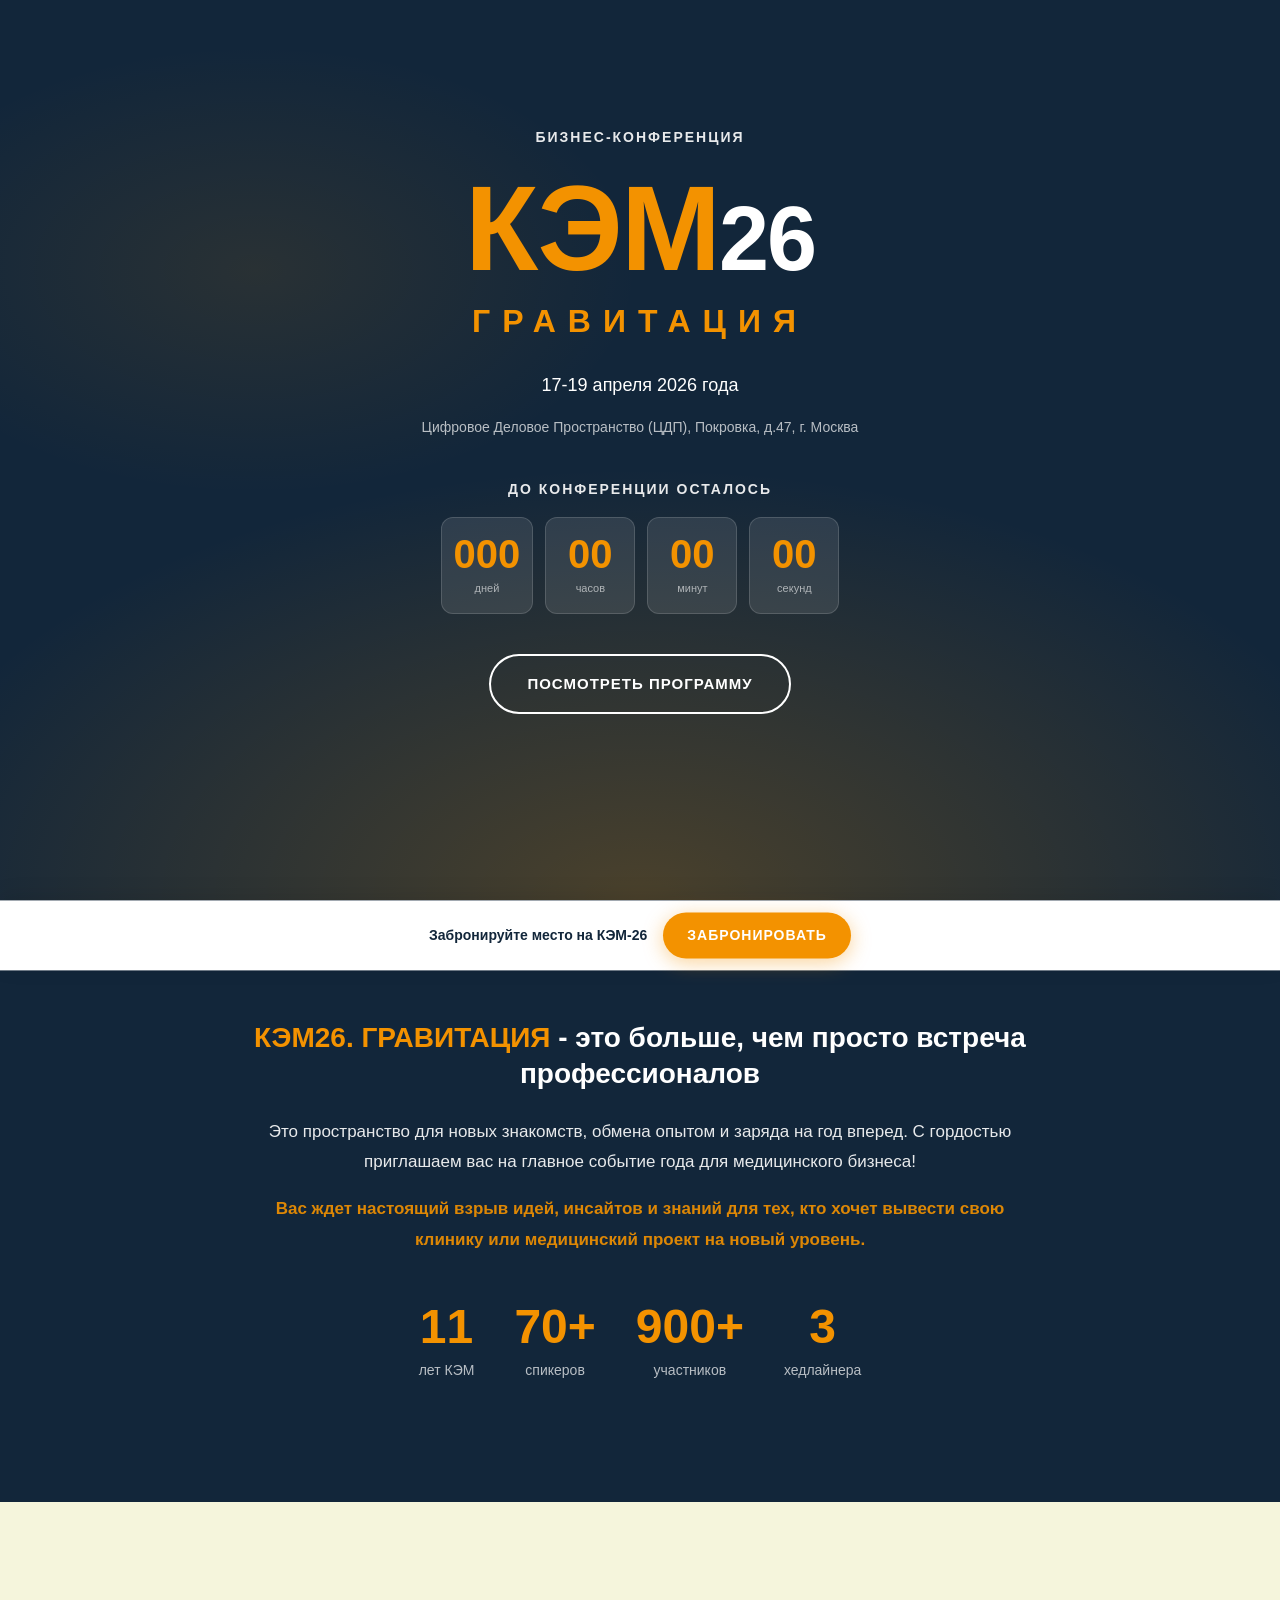
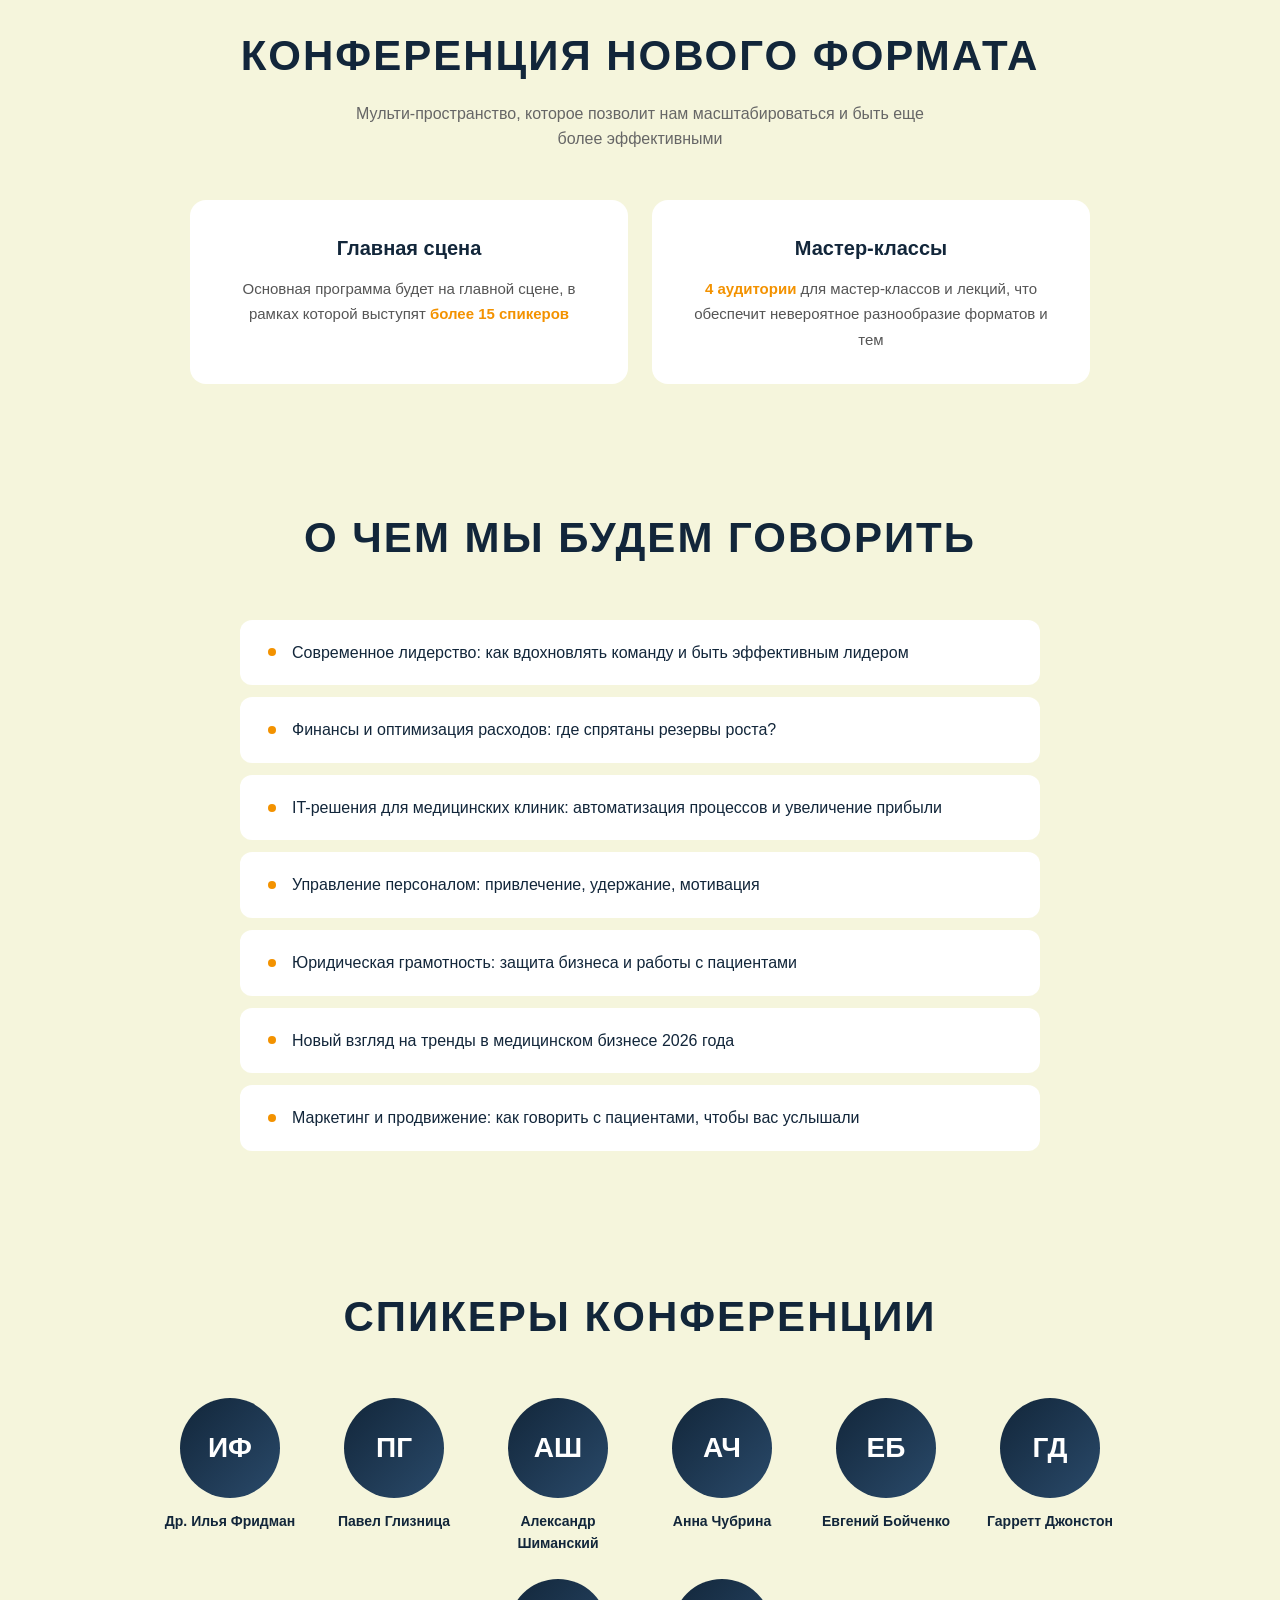
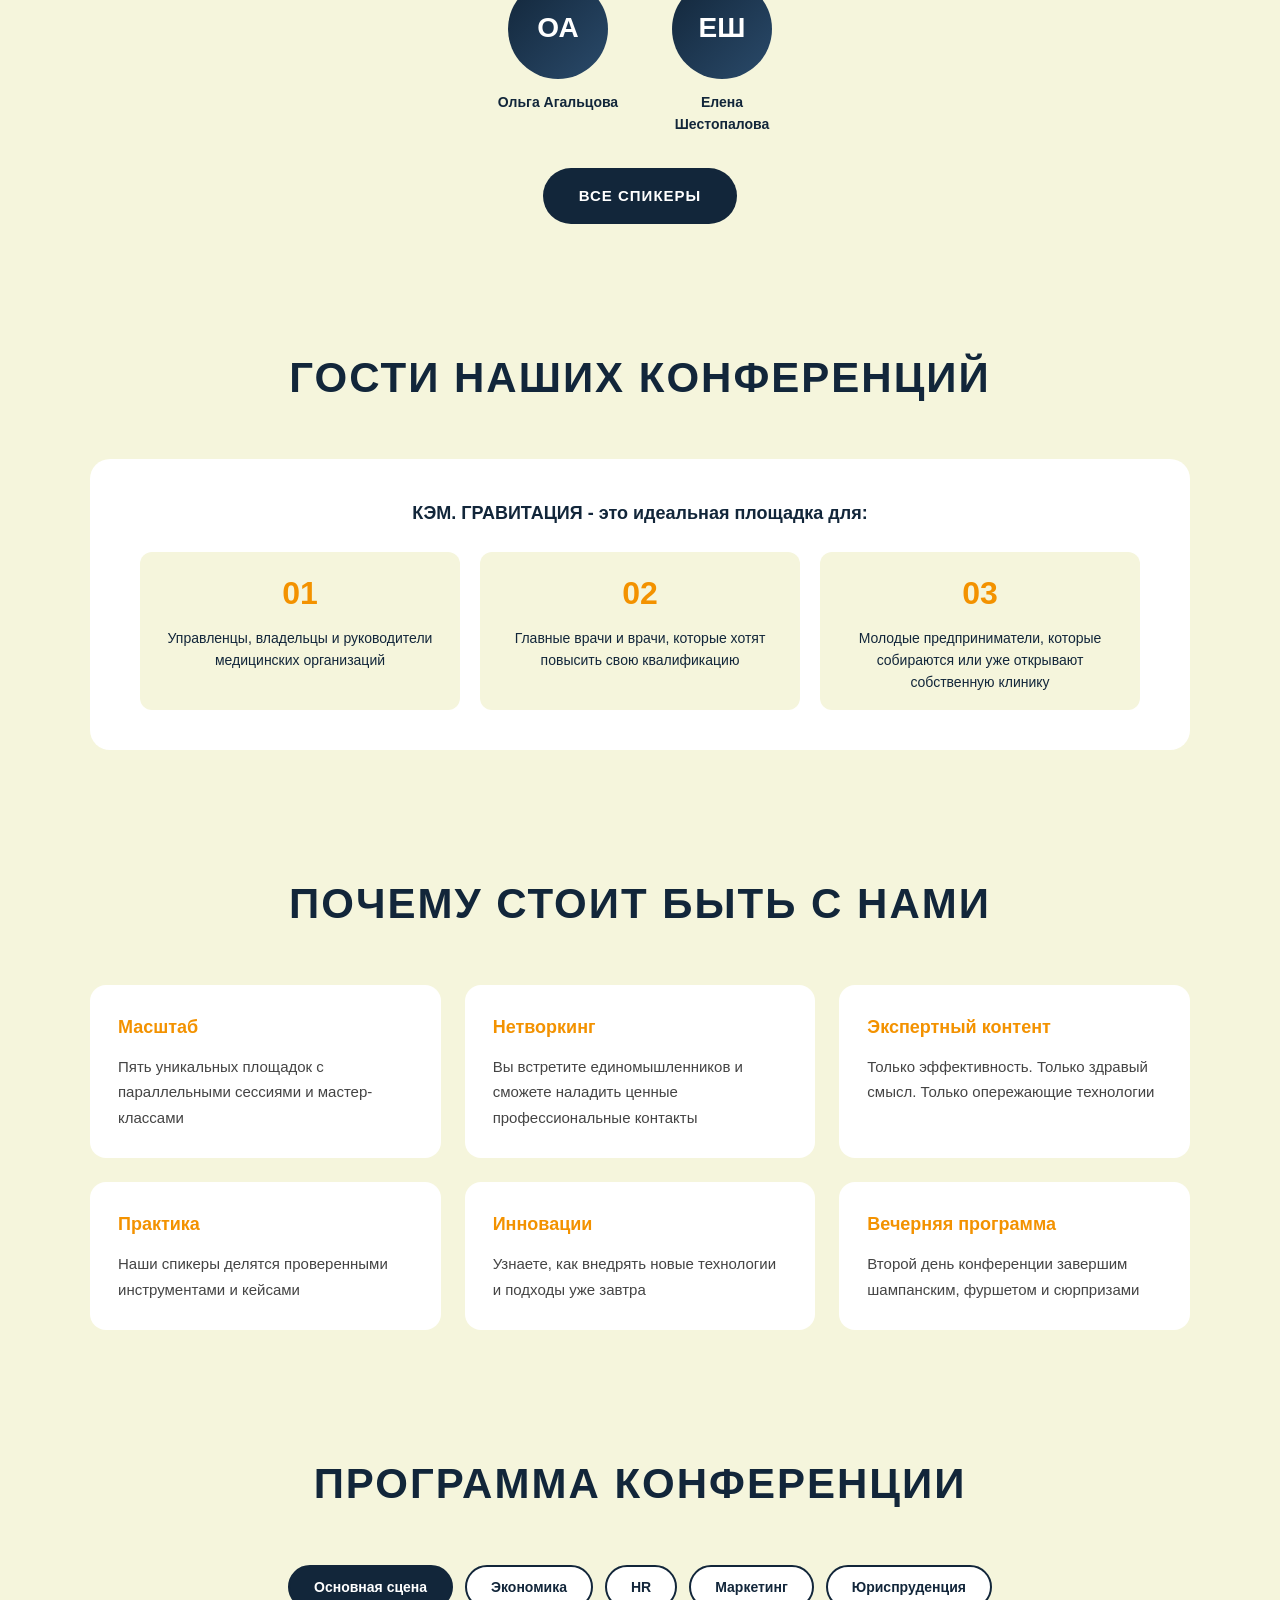
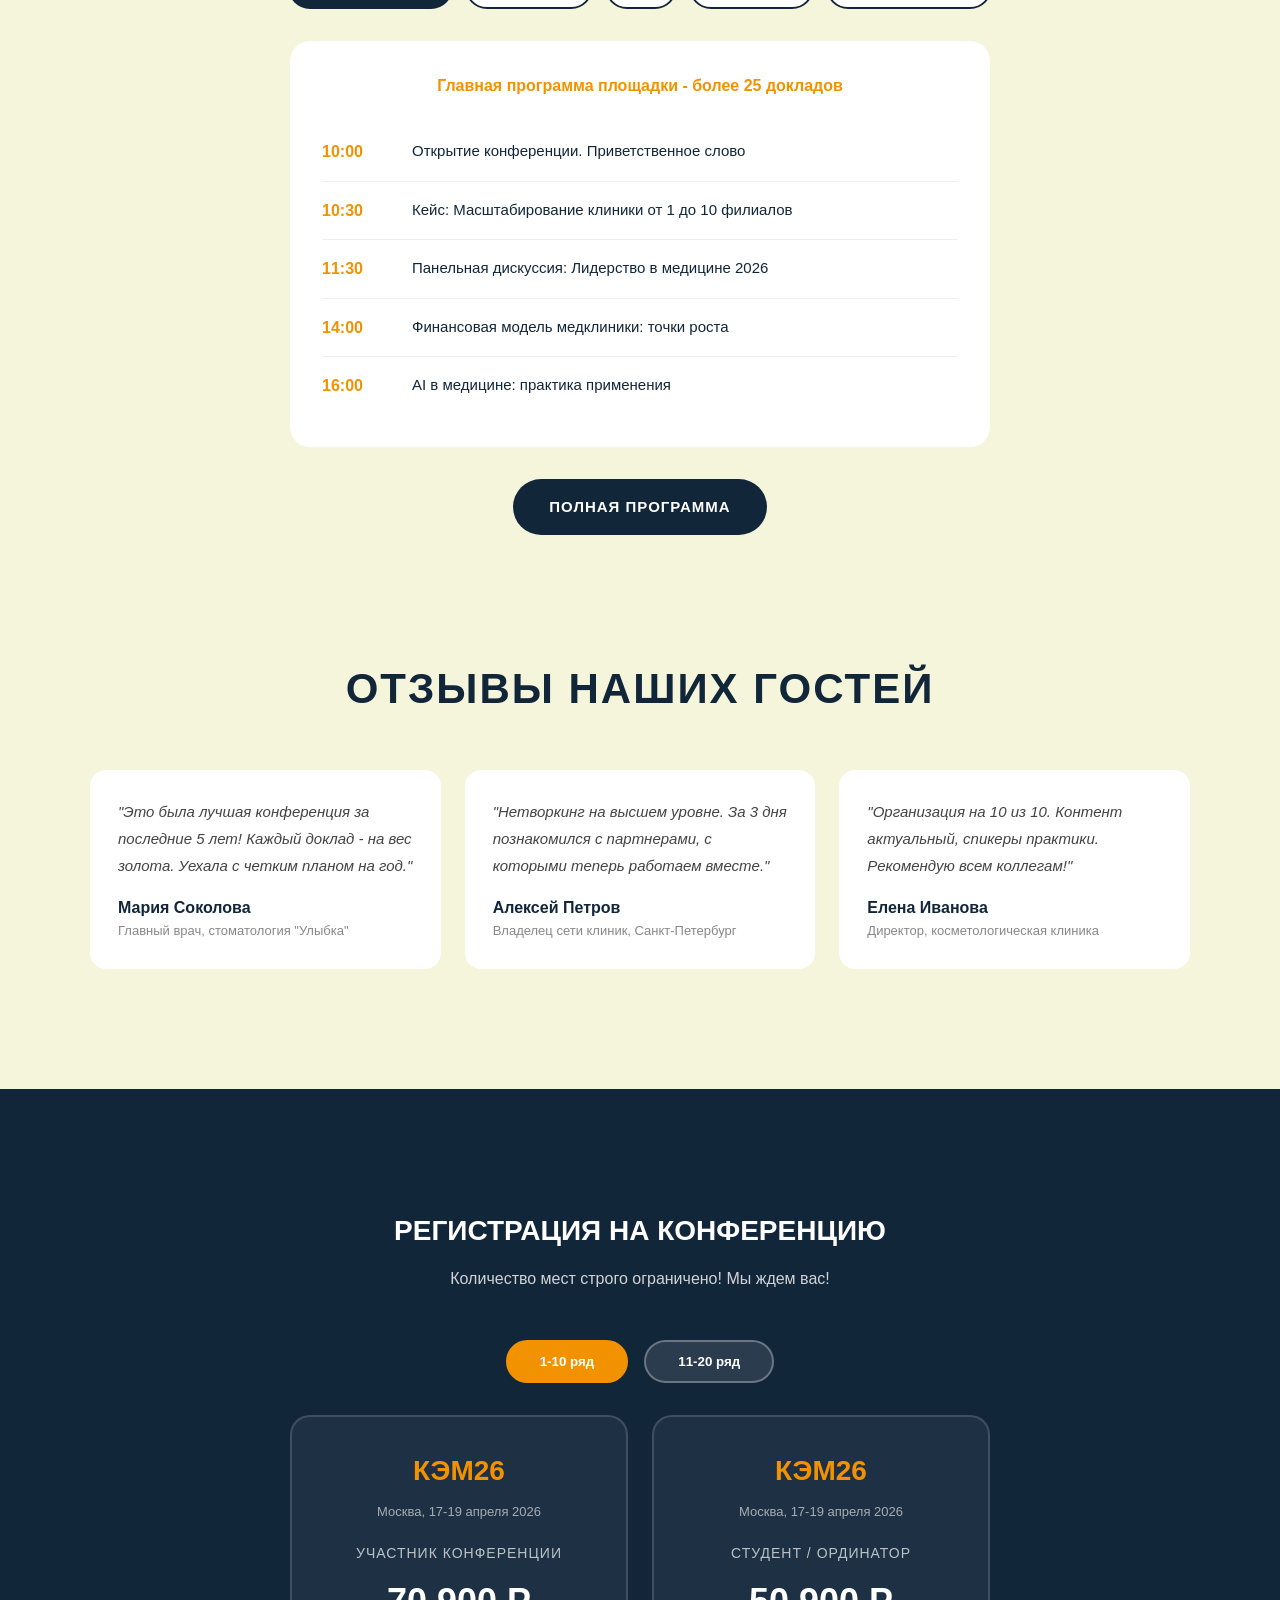
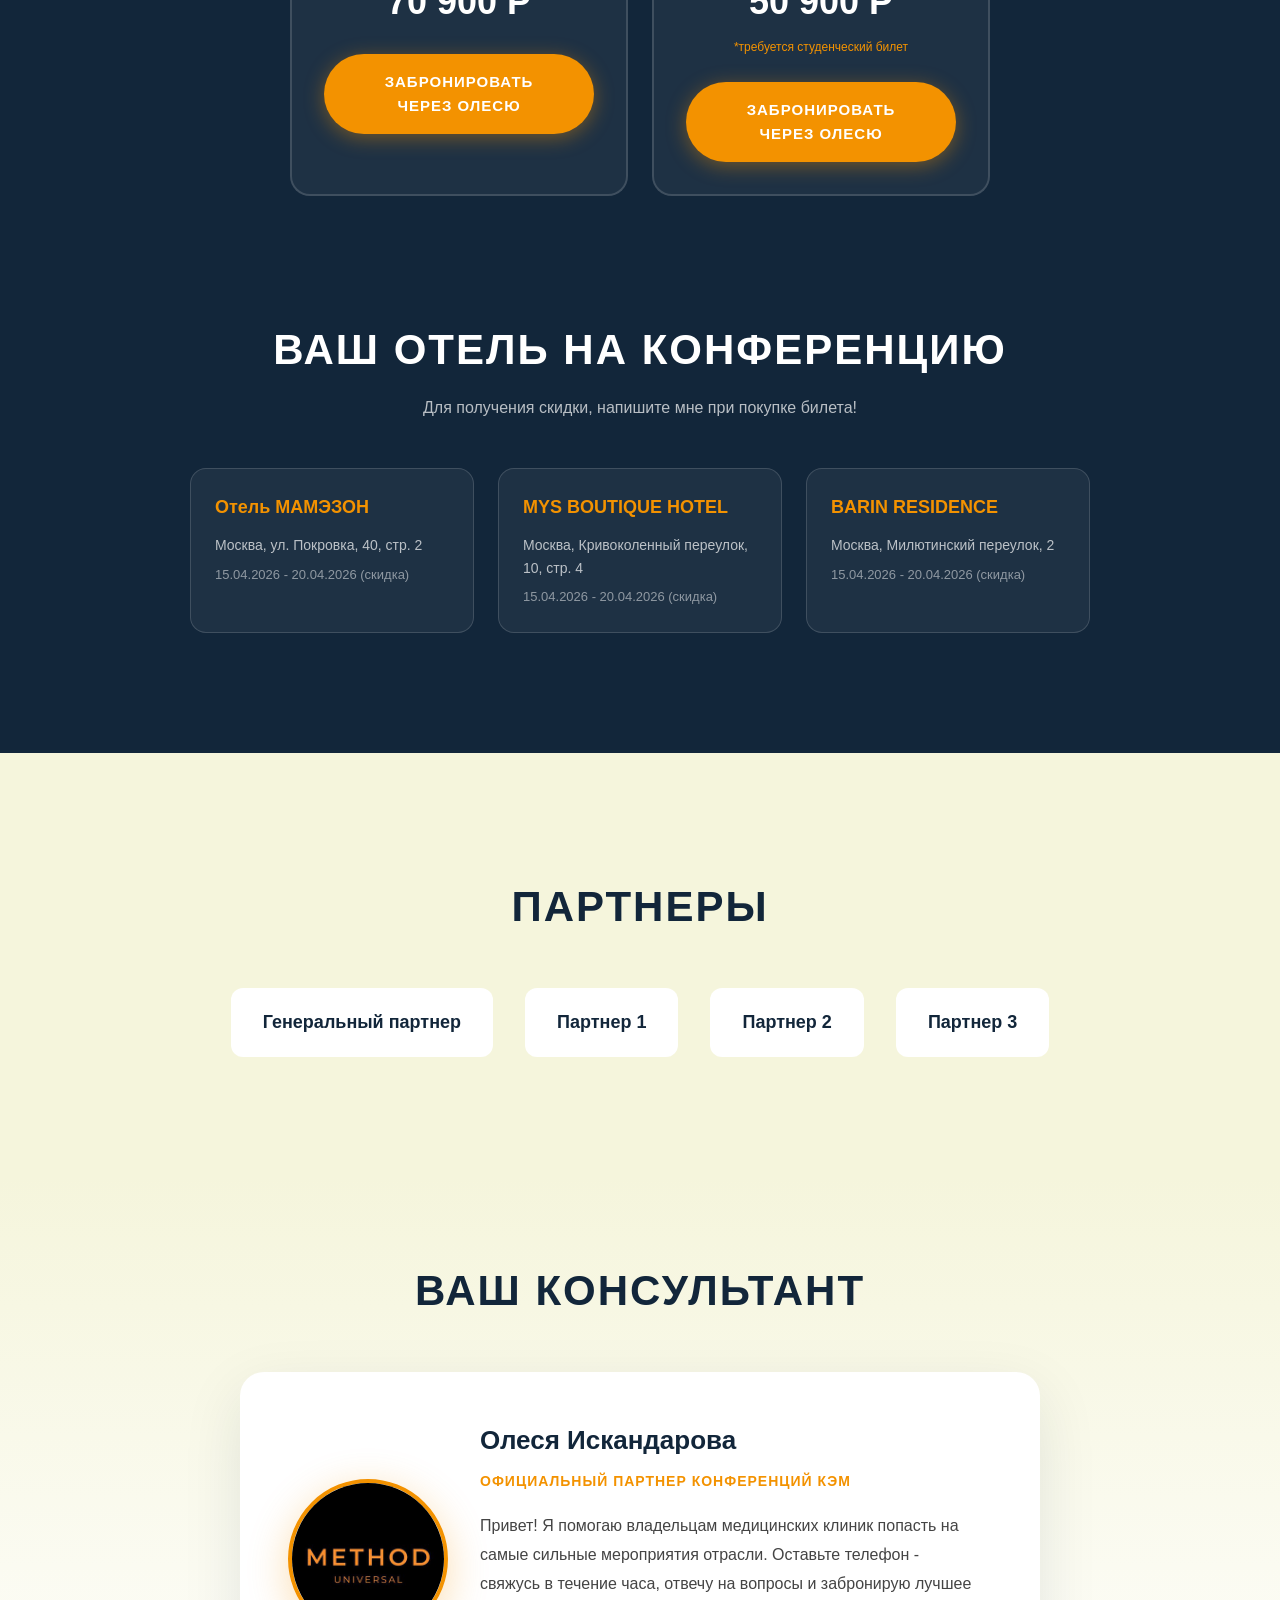
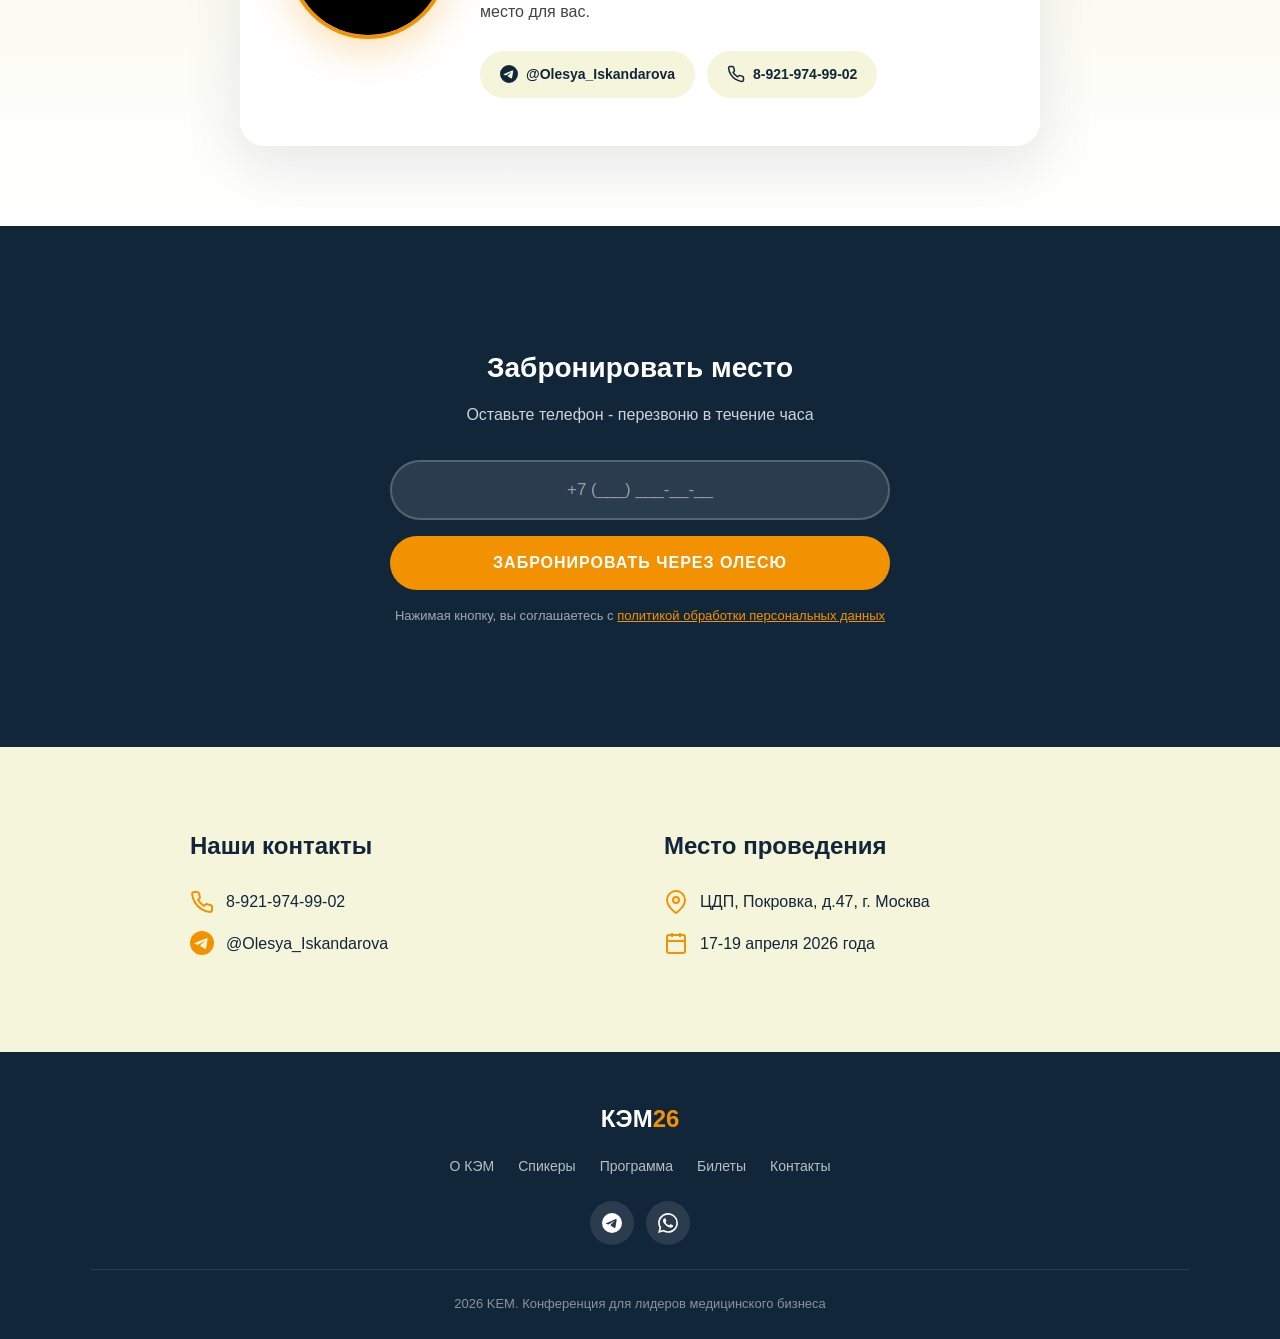
==== commit cf6d65fb: "feat: rebuild landing with exact KEM structure (12+ sections) - Complete rebuild matching kem.kemsto" ====
--- a/index.html
+++ b/index.html
@@ -3,65 +3,45 @@
 <head>
     <meta charset="UTF-8">
     <meta name="viewport" content="width=device-width, initial-scale=1.0">
-    <meta name="description" content="КЭМ-26 ГРАВИТАЦИЯ — конференция для лидеров медицинского бизнеса. 17-19 апреля 2026, Москва. Лидерство, финансы, IT, маркетинг.">
-    <!-- Open Graph -->
-    <meta property="og:title" content="КЭМ-26 ГРАВИТАЦИЯ | Конференция для медицинского бизнеса">
-    <meta property="og:description" content="3 дня практики, нетворкинга и трансформации. 17-19 апреля 2026, Москва">
+    <meta name="description" content="КЭМ-26 ГРАВИТАЦИЯ - конференция для лидеров медицинского бизнеса. 17-19 апреля 2026, Москва. Забронируйте место через Олесю Искандарову.">
+    <meta property="og:title" content="КЭМ-26 ГРАВИТАЦИЯ | Забронировать через Олесю">
+    <meta property="og:description" content="3 дня практики, нетворкинга и трансформации. 17-19 апреля 2026, Москва. Официальный партнер конференции.">
     <meta property="og:type" content="website">
     <meta property="og:locale" content="ru_RU">
-    <!-- Twitter Card -->
     <meta name="twitter:card" content="summary_large_image">
     <meta name="twitter:title" content="КЭМ-26 ГРАВИТАЦИЯ">
-    <meta name="twitter:description" content="Конференция для лидеров медицинского бизнеса. 17-19 апреля 2026, Москва">
-    <title>КЭМ-26 ГРАВИТАЦИЯ | Конференция для лидеров медицинского бизнеса</title>
+    <meta name="twitter:description" content="Конференция для лидеров медицинского бизнеса. Бронирование через Олесю Искандарову.">
+    <title>КЭМ-26 ГРАВИТАЦИЯ | Забронировать через Олесю Искандарову</title>
     <style>
         *, *::before, *::after {
             box-sizing: border-box;
             margin: 0;
             padding: 0;
         }
-
         :root {
             --primary: #12263a;
-            --primary-light: #1a3a5c;
             --accent: #f39200;
             --accent-hover: #e08500;
-            --accent-light: rgba(243, 146, 0, 0.15);
+            --beige: #f5f5dc;
             --white: #ffffff;
-            --beige: #f5f5dc;
-            --beige-dark: #e8e8d0;
             --black: #000000;
-            --dark: #242424;
-            --font-stack: -apple-system, BlinkMacSystemFont, 'Segoe UI', Roboto, 'Helvetica Neue', Arial, sans-serif;
-            --transition-fast: 0.2s ease-in-out;
-            --transition-medium: 0.3s ease-in-out;
-            --transition-slow: 0.5s ease-in-out;
-        }
-
-        html {
-            scroll-behavior: smooth;
-        }
-
-        /* Accessibility: reduced motion */
+            --font: -apple-system, BlinkMacSystemFont, 'Segoe UI', Roboto, 'Helvetica Neue', Arial, sans-serif;
+        }
+        html { scroll-behavior: smooth; }
         @media (prefers-reduced-motion: reduce) {
             *, *::before, *::after {
                 animation-duration: 0.01ms !important;
-                animation-iteration-count: 1 !important;
                 transition-duration: 0.01ms !important;
             }
             html { scroll-behavior: auto; }
         }
-
         body {
-            font-family: var(--font-stack);
+            font-family: var(--font);
             font-size: 16px;
             line-height: 1.6;
             color: var(--black);
             background: var(--white);
-            overflow-x: hidden;
-        }
-
-        /* Skip link for accessibility */
+        }
         .skip-link {
             position: absolute;
             top: -50px;
@@ -76,11 +56,7 @@
             font-weight: 600;
             transition: top 0.3s;
         }
-        .skip-link:focus {
-            top: 0;
-        }
-
-        /* Visually hidden but accessible */
+        .skip-link:focus { top: 0; }
         .visually-hidden {
             position: absolute;
             width: 1px;
@@ -89,1129 +65,888 @@
             margin: -1px;
             overflow: hidden;
             clip: rect(0, 0, 0, 0);
-            white-space: nowrap;
             border: 0;
         }
-
-        /* Focus visible for keyboard navigation */
         :focus-visible {
             outline: 3px solid var(--accent);
             outline-offset: 3px;
         }
-        :focus:not(:focus-visible) {
-            outline: none;
-        }
-
-        /* Tilda-style animations */
-        @keyframes fadeInUp {
-            from {
-                opacity: 0;
-                transform: translateY(40px);
-            }
-            to {
-                opacity: 1;
-                transform: translateY(0);
-            }
-        }
-
-        @keyframes fadeIn {
-            from { opacity: 0; }
-            to { opacity: 1; }
-        }
-
-        @keyframes scaleIn {
-            from {
-                opacity: 0;
-                transform: scale(0.9);
-            }
-            to {
-                opacity: 1;
-                transform: scale(1);
-            }
-        }
-
-        @keyframes pulse {
-            0%, 100% { transform: scale(1); }
-            50% { transform: scale(1.05); }
-        }
-
-        @keyframes float {
-            0%, 100% { transform: translateY(0); }
-            50% { transform: translateY(-10px); }
-        }
-
-        .animate-on-scroll {
-            opacity: 0;
-            transform: translateY(40px);
-            transition: opacity 0.6s ease-out, transform 0.6s ease-out;
-        }
-
-        .animate-on-scroll.visible {
-            opacity: 1;
-            transform: translateY(0);
-        }
-
-        /* Hero Section - KEM Style */
+        :focus:not(:focus-visible) { outline: none; }
+        img { max-width: 100%; height: auto; }
+
+        /* Hero Section - KEM Dark Style */
         .hero {
             min-height: 100vh;
-            background: linear-gradient(0.125turn, rgba(18, 38, 58, 1) 0%, rgba(18, 38, 58, 0.95) 50%, rgba(18, 38, 58, 0.9) 100%);
+            background: var(--primary);
             position: relative;
             display: flex;
+            flex-direction: column;
             align-items: center;
             justify-content: center;
+            text-align: center;
+            padding: 60px 20px 120px;
             overflow: hidden;
         }
-
         .hero::before {
             content: '';
             position: absolute;
-            top: 0;
-            left: 0;
-            right: 0;
-            bottom: 0;
+            top: 0; left: 0; right: 0; bottom: 0;
             background:
-                radial-gradient(ellipse 80% 50% at 50% 100%, rgba(243, 146, 0, 0.25) 0%, transparent 60%),
-                radial-gradient(ellipse 60% 40% at 20% 20%, rgba(243, 146, 0, 0.1) 0%, transparent 50%),
-                radial-gradient(ellipse 40% 30% at 80% 30%, rgba(245, 245, 220, 0.08) 0%, transparent 40%);
+                radial-gradient(ellipse 100% 80% at 50% 100%, rgba(243, 146, 0, 0.25) 0%, transparent 60%),
+                radial-gradient(ellipse 60% 50% at 20% 30%, rgba(243, 146, 0, 0.1) 0%, transparent 50%);
             pointer-events: none;
-            animation: fadeIn 1.5s ease-out;
-        }
-
-        .hero::after {
-            content: '';
-            position: absolute;
-            bottom: 0;
-            left: 0;
-            right: 0;
-            height: 150px;
-            background: linear-gradient(to top, var(--beige) 0%, transparent 100%);
-            pointer-events: none;
-        }
-
+        }
         .hero-content {
             position: relative;
             z-index: 2;
+            max-width: 900px;
+        }
+        .hero-label {
+            color: var(--white);
+            font-size: 14px;
+            font-weight: 600;
+            letter-spacing: 2px;
+            text-transform: uppercase;
+            margin-bottom: 20px;
+            opacity: 0.9;
+        }
+        .hero-logo {
+            margin-bottom: 16px;
+        }
+        .hero-logo-kem {
+            font-size: 80px;
+            font-weight: 900;
+            color: var(--accent);
+            line-height: 1;
+            letter-spacing: -2px;
+        }
+        .hero-logo-kem span {
+            color: var(--white);
+            font-size: 60px;
+        }
+        .hero-logo-subtitle {
+            font-size: 24px;
+            font-weight: 700;
+            color: var(--accent);
+            letter-spacing: 8px;
+            text-transform: uppercase;
+            margin-top: 8px;
+        }
+        .hero-date {
+            font-size: 18px;
+            color: var(--white);
+            margin: 24px 0 16px;
+            font-weight: 500;
+        }
+        .hero-location {
+            font-size: 14px;
+            color: rgba(255,255,255,0.7);
+            margin-bottom: 40px;
+        }
+        /* Countdown */
+        .countdown {
+            display: flex;
+            justify-content: center;
+            gap: 12px;
+            margin-bottom: 40px;
+            flex-wrap: wrap;
+        }
+        .countdown-item {
+            background: rgba(255,255,255,0.1);
+            border: 1px solid rgba(255,255,255,0.15);
+            border-radius: 12px;
+            padding: 16px 12px;
+            min-width: 70px;
             text-align: center;
-            padding: 40px 20px 120px;
-            max-width: 900px;
-            margin: 0 auto;
-        }
-
-        .hero-badge {
-            display: inline-block;
-            background: var(--accent);
-            color: var(--white);
-            padding: 10px 28px;
-            border-radius: 50px;
-            font-size: 14px;
-            font-weight: 700;
-            letter-spacing: 1px;
-            text-transform: uppercase;
-            margin-bottom: 32px;
-            animation: scaleIn 0.6s ease-out 0.3s both;
-            box-shadow: 0 4px 20px rgba(243, 146, 0, 0.4);
-        }
-
-        .hero h1 {
-            font-size: 36px;
+        }
+        .countdown-number {
+            font-size: 32px;
             font-weight: 800;
-            line-height: 1.15;
-            color: var(--white);
-            margin-bottom: 24px;
-            animation: fadeInUp 0.8s ease-out 0.5s both;
-        }
-
-        .hero h1 span {
             color: var(--accent);
-        }
-
-        .hero-subtitle {
-            font-size: 18px;
-            color: rgba(255, 255, 255, 0.85);
-            margin-bottom: 40px;
-            max-width: 600px;
-            margin-left: auto;
-            margin-right: auto;
-            line-height: 1.7;
-            animation: fadeInUp 0.8s ease-out 0.7s both;
-        }
-
-        .hero-meta {
-            display: flex;
-            flex-direction: column;
-            gap: 16px;
-            align-items: center;
-            margin-bottom: 48px;
-            animation: fadeInUp 0.8s ease-out 0.9s both;
-        }
-
-        .hero-meta-item {
-            display: flex;
-            align-items: center;
-            gap: 12px;
-            font-size: 16px;
-            color: var(--beige);
-            background: rgba(255, 255, 255, 0.08);
-            padding: 12px 24px;
-            border-radius: 50px;
-            backdrop-filter: blur(10px);
-            border: 1px solid rgba(255, 255, 255, 0.1);
-            transition: var(--transition-medium);
-        }
-
-        .hero-meta-item:hover {
-            background: rgba(243, 146, 0, 0.15);
-            border-color: rgba(243, 146, 0, 0.3);
-        }
-
-        .hero-meta-icon {
-            width: 22px;
-            height: 22px;
-            color: var(--accent);
-        }
-
-        .hero-cta {
-            animation: fadeInUp 0.8s ease-out 1.1s both;
-        }
-
-        /* Buttons - KEM Style */
+            display: block;
+            line-height: 1;
+        }
+        .countdown-label {
+            font-size: 11px;
+            color: rgba(255,255,255,0.6);
+            text-transform: lowercase;
+            margin-top: 6px;
+            display: block;
+        }
         .btn {
             display: inline-flex;
             align-items: center;
             justify-content: center;
-            padding: 18px 40px;
-            font-size: 16px;
+            padding: 16px 36px;
+            font-size: 15px;
             font-weight: 700;
             text-decoration: none;
             border-radius: 50px;
             border: none;
             cursor: pointer;
-            transition: all var(--transition-medium);
-            min-height: 56px;
-            letter-spacing: 0.5px;
-        }
-
-        .btn-primary {
+            transition: all 0.3s ease;
+            text-transform: uppercase;
+            letter-spacing: 1px;
+        }
+        .btn-accent {
             background: var(--accent);
             color: var(--white);
             box-shadow: 0 4px 20px rgba(243, 146, 0, 0.4);
         }
-
-        .btn-primary:hover {
+        .btn-accent:hover {
             background: var(--accent-hover);
-            transform: translateY(-3px);
+            transform: translateY(-2px);
             box-shadow: 0 8px 30px rgba(243, 146, 0, 0.5);
         }
-
-        .btn-primary:active {
-            transform: translateY(-1px);
-        }
-
         .btn-outline {
             background: transparent;
             color: var(--white);
             border: 2px solid var(--white);
         }
-
         .btn-outline:hover {
             background: var(--white);
             color: var(--primary);
         }
-
         .btn-dark {
             background: var(--primary);
             color: var(--white);
-            box-shadow: 0 4px 20px rgba(18, 38, 58, 0.3);
-        }
-
+        }
         .btn-dark:hover {
-            background: var(--primary-light);
-            transform: translateY(-3px);
-            box-shadow: 0 8px 30px rgba(18, 38, 58, 0.4);
-        }
-
-        /* Scroll indicator */
-        .scroll-indicator {
-            position: absolute;
-            bottom: 140px;
-            left: 50%;
-            transform: translateX(-50%);
-            z-index: 3;
-            animation: float 2s ease-in-out infinite;
-        }
-
-        .scroll-indicator svg {
-            width: 32px;
-            height: 32px;
+            background: #1a3a5c;
+        }
+
+        /* Sections */
+        .section { padding: 80px 20px; }
+        .section-dark { background: var(--primary); color: var(--white); }
+        .section-beige { background: var(--beige); }
+        .container { max-width: 1100px; margin: 0 auto; }
+
+        /* About Conference */
+        .about-text {
+            max-width: 800px;
+            margin: 0 auto;
+            text-align: center;
+        }
+        .about-text h2 {
+            font-size: 28px;
+            font-weight: 800;
+            margin-bottom: 24px;
+            line-height: 1.3;
+        }
+        .about-text h2 span { color: var(--accent); }
+        .about-text p {
+            font-size: 17px;
+            line-height: 1.8;
+            opacity: 0.9;
+        }
+        .about-text p.accent { color: var(--accent); font-weight: 600; }
+        .stats-row {
+            display: flex;
+            flex-wrap: wrap;
+            justify-content: center;
+            gap: 40px;
+            margin-top: 48px;
+        }
+        .stat-item {
+            text-align: center;
+        }
+        .stat-number {
+            font-size: 48px;
+            font-weight: 900;
             color: var(--accent);
-            opacity: 0.8;
-        }
-
-        /* Sections - KEM Style */
-        section {
-            padding: 100px 20px;
-            position: relative;
-        }
-
-        .section-beige {
-            background: var(--beige);
-        }
-
-        .section-white {
-            background: var(--white);
-        }
-
-        .section-dark {
-            background: var(--primary);
-            color: var(--white);
-        }
-
-        .container {
-            width: 100%;
-            max-width: 1200px;
-            margin: 0 auto;
-        }
-
+            line-height: 1;
+        }
+        .stat-label {
+            font-size: 14px;
+            color: rgba(255,255,255,0.7);
+            margin-top: 8px;
+        }
+
+        /* Section Headers */
         .section-header {
             text-align: center;
-            margin-bottom: 60px;
-        }
-
-        .section-label {
-            display: inline-block;
-            color: var(--accent);
-            font-size: 14px;
-            font-weight: 700;
-            letter-spacing: 2px;
-            text-transform: uppercase;
-            margin-bottom: 16px;
-        }
-
+            margin-bottom: 48px;
+        }
         .section-title {
             font-size: 32px;
             font-weight: 800;
-            color: var(--primary);
-            line-height: 1.2;
-            margin-bottom: 20px;
-        }
-
-        .section-dark .section-title {
-            color: var(--white);
-        }
-
+            text-transform: uppercase;
+            letter-spacing: 2px;
+            color: var(--primary);
+        }
+        .section-dark .section-title { color: var(--white); }
         .section-subtitle {
-            font-size: 18px;
-            color: var(--dark);
-            opacity: 0.8;
+            font-size: 16px;
+            color: #666;
+            margin-top: 12px;
             max-width: 600px;
-            margin: 0 auto;
-        }
-
-        .section-dark .section-subtitle {
-            color: rgba(255, 255, 255, 0.8);
-        }
-
-        /* Value Cards - KEM Style */
-        .value-grid {
+            margin-left: auto;
+            margin-right: auto;
+        }
+
+        /* New Format */
+        .format-grid {
             display: grid;
             grid-template-columns: 1fr;
             gap: 24px;
-        }
-
-        .value-card {
+            max-width: 900px;
+            margin: 0 auto;
+        }
+        .format-card {
             background: var(--white);
-            padding: 40px 32px;
-            border-radius: 20px;
-            position: relative;
-            overflow: hidden;
-            transition: all var(--transition-medium);
-            border: 1px solid rgba(18, 38, 58, 0.08);
-        }
-
-        .value-card::before {
+            padding: 32px;
+            border-radius: 16px;
+            text-align: center;
+        }
+        .format-card h3 {
+            font-size: 20px;
+            font-weight: 700;
+            color: var(--primary);
+            margin-bottom: 12px;
+        }
+        .format-card p {
+            font-size: 15px;
+            color: #555;
+            line-height: 1.7;
+        }
+        .format-highlight {
+            color: var(--accent);
+            font-weight: 700;
+        }
+
+        /* Topics */
+        .topics-list {
+            max-width: 800px;
+            margin: 0 auto;
+        }
+        .topic-item {
+            background: var(--white);
+            padding: 20px 28px;
+            border-radius: 12px;
+            margin-bottom: 12px;
+            font-size: 16px;
+            color: var(--primary);
+            display: flex;
+            align-items: center;
+            gap: 16px;
+        }
+        .topic-item::before {
             content: '';
-            position: absolute;
-            top: 0;
-            left: 0;
-            width: 100%;
-            height: 4px;
-            background: linear-gradient(90deg, var(--accent), var(--primary));
-            transform: scaleX(0);
-            transform-origin: left;
-            transition: transform var(--transition-medium);
-        }
-
-        .value-card:hover {
-            transform: translateY(-8px);
-            box-shadow: 0 20px 60px rgba(18, 38, 58, 0.15);
-            border-color: transparent;
-        }
-
-        .value-card:hover::before {
-            transform: scaleX(1);
-        }
-
-        .value-icon {
-            width: 64px;
-            height: 64px;
-            background: linear-gradient(135deg, var(--primary) 0%, var(--primary-light) 100%);
-            border-radius: 16px;
+            width: 8px;
+            height: 8px;
+            background: var(--accent);
+            border-radius: 50%;
+            flex-shrink: 0;
+        }
+
+        /* Speakers */
+        .speakers-grid {
+            display: flex;
+            flex-wrap: wrap;
+            justify-content: center;
+            gap: 24px;
+        }
+        .speaker-item {
+            text-align: center;
+            width: 140px;
+        }
+        .speaker-photo {
+            width: 100px;
+            height: 100px;
+            border-radius: 50%;
+            background: linear-gradient(135deg, var(--primary), #2a4a6a);
+            margin: 0 auto 12px;
             display: flex;
             align-items: center;
             justify-content: center;
-            margin-bottom: 24px;
-            transition: var(--transition-medium);
-        }
-
-        .value-card:hover .value-icon {
-            transform: scale(1.1) rotate(-5deg);
-            background: linear-gradient(135deg, var(--accent) 0%, var(--accent-hover) 100%);
-        }
-
-        .value-icon svg {
-            width: 32px;
-            height: 32px;
-            stroke: var(--white);
-        }
-
-        .value-card h3 {
-            font-size: 22px;
+            color: var(--white);
+            font-size: 28px;
             font-weight: 700;
-            margin-bottom: 12px;
-            color: var(--primary);
-        }
-
-        .value-card p {
-            color: var(--dark);
-            font-size: 16px;
-            line-height: 1.7;
-            opacity: 0.8;
-        }
-
-        /* Program Section - KEM Style */
-        .program-grid {
-            display: grid;
-            grid-template-columns: 1fr;
-            gap: 20px;
-            max-width: 900px;
-            margin: 0 auto;
-        }
-
-        .program-day {
+        }
+        .speaker-name {
+            font-size: 14px;
+            font-weight: 600;
+            color: var(--primary);
+        }
+
+        /* Guests */
+        .guests-block {
             background: var(--white);
             border-radius: 20px;
-            overflow: hidden;
-            border: 2px solid transparent;
-            transition: all var(--transition-medium);
-        }
-
-        .program-day:hover {
-            border-color: var(--accent);
-            box-shadow: 0 10px 40px rgba(243, 146, 0, 0.15);
-        }
-
-        .program-day-header {
-            padding: 24px 28px;
-            background: var(--white);
-            cursor: pointer;
-            display: flex;
-            justify-content: space-between;
-            align-items: center;
-            border: none;
-            width: 100%;
-            text-align: left;
-            font-family: inherit;
+            padding: 40px;
+            text-align: center;
+        }
+        .guests-title {
             font-size: 18px;
             font-weight: 700;
             color: var(--primary);
-            transition: all var(--transition-medium);
-        }
-
-        .program-day-header:hover {
-            background: rgba(243, 146, 0, 0.05);
-        }
-
-        .program-day-header.active {
+            margin-bottom: 24px;
+        }
+        .guest-categories {
+            display: flex;
+            flex-wrap: wrap;
+            justify-content: center;
+            gap: 20px;
+        }
+        .guest-cat {
+            background: var(--beige);
+            padding: 16px 24px;
+            border-radius: 12px;
+            flex: 1;
+            min-width: 250px;
+            max-width: 320px;
+        }
+        .guest-cat-num {
+            font-size: 32px;
+            font-weight: 900;
+            color: var(--accent);
+        }
+        .guest-cat-text {
+            font-size: 14px;
+            color: var(--primary);
+            margin-top: 8px;
+        }
+
+        /* Why Us */
+        .why-grid {
+            display: grid;
+            grid-template-columns: repeat(auto-fit, minmax(280px, 1fr));
+            gap: 24px;
+        }
+        .why-card {
+            background: var(--white);
+            padding: 28px;
+            border-radius: 16px;
+        }
+        .why-card h4 {
+            font-size: 18px;
+            font-weight: 700;
+            color: var(--accent);
+            margin-bottom: 12px;
+        }
+        .why-card p {
+            font-size: 15px;
+            color: #444;
+            line-height: 1.7;
+        }
+
+        /* Program */
+        .program-tabs {
+            display: flex;
+            flex-wrap: wrap;
+            justify-content: center;
+            gap: 12px;
+            margin-bottom: 32px;
+        }
+        .program-tab {
+            padding: 12px 24px;
+            background: var(--white);
+            border: 2px solid var(--primary);
+            border-radius: 50px;
+            font-size: 14px;
+            font-weight: 600;
+            color: var(--primary);
+            cursor: pointer;
+            transition: all 0.3s ease;
+        }
+        .program-tab:hover, .program-tab.active {
             background: var(--primary);
             color: var(--white);
         }
-
-        .program-day-header .day-label {
-            display: flex;
-            align-items: center;
-            gap: 12px;
-        }
-
-        .program-day-header .day-number {
-            width: 36px;
-            height: 36px;
-            background: var(--accent);
-            border-radius: 50%;
-            display: flex;
-            align-items: center;
-            justify-content: center;
-            color: var(--white);
-            font-size: 14px;
-            font-weight: 700;
-        }
-
-        .accordion-icon {
-            width: 24px;
-            height: 24px;
-            transition: transform var(--transition-medium);
-            color: currentColor;
-        }
-
-        .program-day-header.active .accordion-icon {
-            transform: rotate(180deg);
-        }
-
-        .program-day-content {
-            max-height: 0;
-            overflow: hidden;
-            transition: max-height 0.4s ease;
-            background: var(--beige);
-        }
-
-        .program-day-content.open {
-            max-height: 500px;
-        }
-
+        .program-block {
+            background: var(--white);
+            border-radius: 20px;
+            padding: 32px;
+            max-width: 700px;
+            margin: 0 auto;
+        }
         .program-item {
-            padding: 20px 28px;
+            padding: 16px 0;
+            border-bottom: 1px solid #eee;
             display: flex;
             gap: 20px;
-            align-items: flex-start;
-            border-bottom: 1px solid rgba(18, 38, 58, 0.08);
-            transition: background var(--transition-fast);
-        }
-
-        .program-item:hover {
-            background: rgba(255, 255, 255, 0.5);
-        }
-
-        .program-item:last-child {
-            border-bottom: none;
-        }
-
+        }
+        .program-item:last-child { border-bottom: none; }
         .program-time {
             font-weight: 700;
             color: var(--accent);
             min-width: 70px;
+        }
+        .program-title {
+            color: var(--primary);
             font-size: 15px;
         }
 
-        .program-title {
-            color: var(--primary);
+        /* Reviews */
+        .reviews-grid {
+            display: grid;
+            grid-template-columns: repeat(auto-fit, minmax(300px, 1fr));
+            gap: 24px;
+        }
+        .review-card {
+            background: var(--white);
+            padding: 28px;
+            border-radius: 16px;
+        }
+        .review-text {
             font-size: 15px;
-            line-height: 1.5;
-        }
-
-        /* Agent Section - KEM Style */
+            color: #444;
+            line-height: 1.8;
+            font-style: italic;
+            margin-bottom: 16px;
+        }
+        .review-author {
+            font-weight: 700;
+            color: var(--primary);
+        }
+        .review-role {
+            font-size: 13px;
+            color: #888;
+        }
+
+        /* Pricing */
+        .pricing-header {
+            text-align: center;
+            margin-bottom: 48px;
+        }
+        .pricing-header h2 {
+            font-size: 28px;
+            font-weight: 800;
+            text-transform: uppercase;
+            margin-bottom: 12px;
+        }
+        .pricing-header p {
+            font-size: 16px;
+            color: rgba(255,255,255,0.8);
+        }
+        .pricing-tabs {
+            display: flex;
+            justify-content: center;
+            gap: 16px;
+            margin-bottom: 32px;
+        }
+        .pricing-tab {
+            padding: 12px 32px;
+            background: rgba(255,255,255,0.1);
+            border: 2px solid rgba(255,255,255,0.3);
+            border-radius: 50px;
+            color: var(--white);
+            font-weight: 600;
+            cursor: pointer;
+            transition: all 0.3s ease;
+        }
+        .pricing-tab:hover, .pricing-tab.active {
+            background: var(--accent);
+            border-color: var(--accent);
+        }
+        .pricing-grid {
+            display: grid;
+            grid-template-columns: repeat(auto-fit, minmax(280px, 1fr));
+            gap: 24px;
+            max-width: 700px;
+            margin: 0 auto;
+        }
+        .pricing-card {
+            background: rgba(255,255,255,0.05);
+            border: 2px solid rgba(255,255,255,0.15);
+            border-radius: 20px;
+            padding: 32px;
+            text-align: center;
+        }
+        .pricing-logo {
+            font-size: 28px;
+            font-weight: 900;
+            color: var(--accent);
+            margin-bottom: 8px;
+        }
+        .pricing-date {
+            font-size: 13px;
+            color: rgba(255,255,255,0.6);
+            margin-bottom: 20px;
+        }
+        .pricing-type {
+            font-size: 14px;
+            color: rgba(255,255,255,0.7);
+            text-transform: uppercase;
+            letter-spacing: 1px;
+            margin-bottom: 8px;
+        }
+        .pricing-price {
+            font-size: 36px;
+            font-weight: 900;
+            color: var(--white);
+            margin-bottom: 8px;
+        }
+        .pricing-note {
+            font-size: 12px;
+            color: var(--accent);
+            margin-bottom: 24px;
+        }
+        .pricing-card .btn {
+            width: 100%;
+        }
+
+        /* Agent Section */
         .agent-section {
-            background: linear-gradient(180deg, var(--white) 0%, var(--beige) 100%);
-        }
-
+            background: linear-gradient(180deg, var(--beige) 0%, var(--white) 100%);
+            padding: 80px 20px;
+        }
         .agent-card {
             display: flex;
             flex-direction: column;
             align-items: center;
-            gap: 40px;
-            max-width: 900px;
+            gap: 32px;
+            max-width: 800px;
             margin: 0 auto;
             background: var(--white);
-            padding: 60px 40px;
-            border-radius: 30px;
+            padding: 48px 32px;
+            border-radius: 24px;
             box-shadow: 0 20px 60px rgba(18, 38, 58, 0.1);
-            position: relative;
-            overflow: hidden;
-        }
-
-        .agent-card::before {
-            content: '';
-            position: absolute;
-            top: 0;
-            left: 0;
-            right: 0;
-            height: 6px;
-            background: linear-gradient(90deg, var(--primary), var(--accent), var(--primary));
-        }
-
-        .agent-photo-wrapper {
-            position: relative;
-        }
-
+            text-align: center;
+        }
         .agent-photo {
-            width: 180px;
-            height: 180px;
+            width: 160px;
+            height: 160px;
             border-radius: 50%;
             object-fit: cover;
-            border: 4px solid var(--white);
-            box-shadow: 0 10px 40px rgba(243, 146, 0, 0.3), 0 0 0 4px var(--accent);
-            transition: var(--transition-medium);
-        }
-
-        .agent-photo:hover {
-            transform: scale(1.05);
-        }
-
-        .agent-info {
-            text-align: center;
-        }
-
-        .agent-name {
-            font-size: 28px;
+            border: 4px solid var(--accent);
+            box-shadow: 0 10px 40px rgba(243, 146, 0, 0.3);
+        }
+        .agent-info h3 {
+            font-size: 26px;
             font-weight: 800;
+            color: var(--primary);
             margin-bottom: 8px;
-            color: var(--primary);
-        }
-
+        }
         .agent-role {
             color: var(--accent);
             font-weight: 600;
-            font-size: 16px;
-            margin-bottom: 24px;
+            font-size: 14px;
             text-transform: uppercase;
             letter-spacing: 1px;
-        }
-
+            margin-bottom: 20px;
+        }
         .agent-text {
-            color: var(--dark);
-            font-size: 17px;
+            color: #444;
+            font-size: 16px;
             line-height: 1.8;
-            max-width: 550px;
+            max-width: 500px;
             margin: 0 auto;
         }
-
         .agent-contacts {
             display: flex;
             flex-wrap: wrap;
-            gap: 16px;
+            gap: 12px;
             justify-content: center;
-            margin-top: 32px;
-        }
-
+            margin-top: 24px;
+        }
         .agent-contact {
             display: inline-flex;
             align-items: center;
-            gap: 10px;
-            padding: 14px 24px;
+            gap: 8px;
+            padding: 12px 20px;
             background: var(--beige);
             border-radius: 50px;
             color: var(--primary);
             text-decoration: none;
-            font-size: 15px;
+            font-size: 14px;
             font-weight: 600;
-            transition: all var(--transition-medium);
-            border: 2px solid transparent;
-        }
-
+            transition: all 0.3s ease;
+        }
         .agent-contact:hover {
             background: var(--primary);
             color: var(--white);
-            transform: translateY(-3px);
-            box-shadow: 0 8px 20px rgba(18, 38, 58, 0.2);
-        }
-
+        }
         .agent-contact svg {
-            width: 20px;
-            height: 20px;
-        }
-
-        /* FAQ Section - KEM Style */
-        .faq-list {
-            max-width: 800px;
+            width: 18px;
+            height: 18px;
+        }
+
+        /* Hotels */
+        .hotels-grid {
+            display: grid;
+            grid-template-columns: repeat(auto-fit, minmax(280px, 1fr));
+            gap: 24px;
+            max-width: 900px;
             margin: 0 auto;
         }
-
-        .faq-item {
+        .hotel-card {
+            background: rgba(255,255,255,0.05);
+            border: 1px solid rgba(255,255,255,0.15);
+            border-radius: 16px;
+            padding: 24px;
+        }
+        .hotel-name {
+            font-size: 18px;
+            font-weight: 700;
+            color: var(--accent);
+            margin-bottom: 12px;
+        }
+        .hotel-address {
+            font-size: 14px;
+            color: rgba(255,255,255,0.7);
+            margin-bottom: 8px;
+        }
+        .hotel-dates {
+            font-size: 13px;
+            color: rgba(255,255,255,0.5);
+        }
+
+        /* Partners */
+        .partners-grid {
+            display: flex;
+            flex-wrap: wrap;
+            justify-content: center;
+            gap: 32px;
+            align-items: center;
+        }
+        .partner-logo {
             background: var(--white);
-            border-radius: 16px;
+            padding: 20px 32px;
+            border-radius: 12px;
+            font-size: 18px;
+            font-weight: 700;
+            color: var(--primary);
+        }
+
+        /* Contact Form */
+        .contact-section {
+            background: var(--beige);
+            padding: 80px 20px;
+        }
+        .contact-grid {
+            display: grid;
+            grid-template-columns: 1fr;
+            gap: 48px;
+            max-width: 900px;
+            margin: 0 auto;
+        }
+        .contact-info h3 {
+            font-size: 24px;
+            font-weight: 800;
+            color: var(--primary);
+            margin-bottom: 24px;
+        }
+        .contact-item {
+            display: flex;
+            align-items: center;
+            gap: 12px;
             margin-bottom: 16px;
-            overflow: hidden;
-            border: 2px solid rgba(18, 38, 58, 0.08);
-            transition: all var(--transition-medium);
-        }
-
-        .faq-item:hover {
-            border-color: rgba(243, 146, 0, 0.3);
-        }
-
-        .faq-question {
-            padding: 24px 28px;
-            cursor: pointer;
-            display: flex;
-            justify-content: space-between;
-            align-items: center;
-            border: none;
+            color: var(--primary);
+            font-size: 16px;
+        }
+        .contact-item svg {
+            width: 24px;
+            height: 24px;
+            color: var(--accent);
+        }
+        .contact-item a {
+            color: var(--primary);
+            text-decoration: none;
+        }
+        .contact-item a:hover { color: var(--accent); }
+
+        /* Lead Form */
+        .form-section { padding: 100px 20px; }
+        .form-container {
+            max-width: 500px;
+            margin: 0 auto;
+            text-align: center;
+        }
+        .form-title {
+            font-size: 28px;
+            font-weight: 800;
+            margin-bottom: 12px;
+        }
+        .form-subtitle {
+            font-size: 16px;
+            color: rgba(255,255,255,0.8);
+            margin-bottom: 32px;
+        }
+        .lead-form {
+            display: flex;
+            flex-direction: column;
+            gap: 16px;
+        }
+        .form-input {
             width: 100%;
-            text-align: left;
+            padding: 18px 24px;
+            font-size: 17px;
             font-family: inherit;
-            font-size: 17px;
-            font-weight: 600;
-            color: var(--primary);
-            background: transparent;
-            transition: all var(--transition-medium);
-        }
-
-        .faq-question:hover {
-            color: var(--accent);
-        }
-
-        .faq-question .accordion-icon {
-            flex-shrink: 0;
-            margin-left: 16px;
-            transition: transform var(--transition-medium);
-        }
-
-        .faq-question[aria-expanded="true"] .accordion-icon {
-            transform: rotate(180deg);
-        }
-
-        .faq-answer {
-            max-height: 0;
-            overflow: hidden;
-            transition: max-height 0.4s ease;
-        }
-
-        .faq-answer.open {
-            max-height: 300px;
-        }
-
-        .faq-answer-inner {
-            padding: 0 28px 24px;
-            color: var(--dark);
-            line-height: 1.8;
-            font-size: 16px;
-            border-top: 1px solid rgba(18, 38, 58, 0.08);
-            padding-top: 20px;
-            margin-top: -1px;
-        }
-
-        /* CTA Section - KEM Style */
-        .cta-section {
-            background: var(--primary);
-            position: relative;
-            overflow: hidden;
-            padding: 120px 20px;
-        }
-
-        .cta-section::before {
-            content: '';
-            position: absolute;
-            top: 0;
-            left: 0;
-            right: 0;
-            bottom: 0;
-            background:
-                radial-gradient(ellipse 80% 60% at 50% 100%, rgba(243, 146, 0, 0.3) 0%, transparent 60%),
-                radial-gradient(ellipse 50% 40% at 10% 20%, rgba(245, 245, 220, 0.1) 0%, transparent 50%),
-                radial-gradient(ellipse 40% 30% at 90% 80%, rgba(243, 146, 0, 0.15) 0%, transparent 40%);
-            pointer-events: none;
-        }
-
-        .cta-content {
-            position: relative;
-            z-index: 2;
+            border: 2px solid rgba(255,255,255,0.2);
+            border-radius: 50px;
+            background: rgba(255,255,255,0.1);
+            color: var(--white);
             text-align: center;
         }
-
-        .countdown {
-            display: flex;
-            justify-content: center;
-            gap: 12px;
-            margin-bottom: 48px;
-            flex-wrap: wrap;
-        }
-
-        .countdown-item {
-            background: rgba(255, 255, 255, 0.1);
-            padding: 20px 16px;
-            border-radius: 16px;
-            min-width: 80px;
-            backdrop-filter: blur(10px);
-            border: 1px solid rgba(255, 255, 255, 0.1);
-            transition: var(--transition-medium);
-        }
-
-        .countdown-item:hover {
-            background: rgba(243, 146, 0, 0.2);
-            border-color: rgba(243, 146, 0, 0.3);
-            transform: translateY(-4px);
-        }
-
-        .countdown-number {
-            font-size: 36px;
-            font-weight: 800;
-            color: var(--accent);
-            display: block;
-            line-height: 1;
-            margin-bottom: 8px;
-        }
-
-        .countdown-label {
-            font-size: 12px;
-            text-transform: uppercase;
-            letter-spacing: 1px;
-            color: rgba(255, 255, 255, 0.7);
-        }
-
-        .cta-title {
-            font-size: 32px;
-            font-weight: 800;
-            color: var(--white);
-            margin-bottom: 16px;
-        }
-
-        .cta-subtitle {
-            font-size: 18px;
-            color: rgba(255, 255, 255, 0.85);
-            margin-bottom: 40px;
-            max-width: 500px;
-            margin-left: auto;
-            margin-right: auto;
-            line-height: 1.7;
-        }
-
-        /* Form - KEM Style */
-        .lead-form {
-            max-width: 420px;
-            margin: 0 auto;
-        }
-
-        .form-group {
-            margin-bottom: 16px;
-        }
-
-        .phone-input {
-            width: 100%;
-            padding: 20px 24px;
-            font-size: 18px;
-            font-family: inherit;
-            font-weight: 500;
-            border: 2px solid rgba(255, 255, 255, 0.2);
-            border-radius: 50px;
-            background: rgba(255, 255, 255, 0.1);
-            color: var(--white);
-            text-align: center;
-            transition: all var(--transition-medium);
-            backdrop-filter: blur(10px);
-        }
-
-        .phone-input::placeholder {
-            color: rgba(255, 255, 255, 0.5);
-        }
-
-        .phone-input:focus {
+        .form-input::placeholder { color: rgba(255,255,255,0.5); }
+        .form-input:focus {
             outline: none;
             border-color: var(--accent);
-            background: rgba(255, 255, 255, 0.15);
-            box-shadow: 0 0 0 4px rgba(243, 146, 0, 0.2);
-        }
-
+            background: rgba(255,255,255,0.15);
+        }
         .form-submit {
             width: 100%;
-            padding: 20px 32px;
-            font-size: 18px;
+            padding: 18px 32px;
+            font-size: 16px;
             font-weight: 700;
             background: var(--accent);
             color: var(--white);
             border: none;
             border-radius: 50px;
             cursor: pointer;
-            transition: all var(--transition-medium);
-            box-shadow: 0 4px 20px rgba(243, 146, 0, 0.4);
-        }
-
+            transition: all 0.3s ease;
+            text-transform: uppercase;
+            letter-spacing: 1px;
+        }
         .form-submit:hover {
             background: var(--accent-hover);
-            transform: translateY(-3px);
-            box-shadow: 0 8px 30px rgba(243, 146, 0, 0.5);
-        }
-
-        .form-submit:disabled {
-            opacity: 0.6;
-            cursor: not-allowed;
-            transform: none;
-        }
-
+            transform: translateY(-2px);
+        }
         .form-disclaimer {
             font-size: 13px;
-            color: rgba(255, 255, 255, 0.6);
-            margin-top: 20px;
-            line-height: 1.5;
-        }
-
+            color: rgba(255,255,255,0.6);
+            margin-top: 16px;
+        }
         .form-disclaimer a {
             color: var(--accent);
             text-decoration: underline;
         }
-
         .success-message {
             display: none;
             background: rgba(76, 175, 80, 0.2);
             border: 2px solid rgba(76, 175, 80, 0.5);
-            border-radius: 20px;
+            border-radius: 16px;
             padding: 32px;
             margin-top: 24px;
-            animation: scaleIn 0.5s ease-out;
-        }
-
-        .success-message.show {
-            display: block;
-        }
-
-        .success-icon {
-            width: 56px;
-            height: 56px;
-            background: #4CAF50;
-            border-radius: 50%;
-            display: flex;
-            align-items: center;
-            justify-content: center;
-            margin: 0 auto 20px;
-        }
-
-        .success-icon svg {
-            width: 28px;
-            height: 28px;
-            stroke: white;
-        }
-
+        }
+        .success-message.show { display: block; }
         .success-message h4 {
             font-size: 20px;
             margin-bottom: 8px;
             color: var(--white);
         }
-
         .success-message p {
             font-size: 15px;
-            color: rgba(255, 255, 255, 0.9);
-        }
-
-        /* Footer - KEM Style */
+            color: rgba(255,255,255,0.9);
+        }
+
+        /* Footer */
         footer {
-            background: var(--dark);
-            color: var(--white);
-            padding: 60px 20px 32px;
-        }
-
-        .footer-content {
-            display: flex;
-            flex-direction: column;
-            gap: 32px;
-            align-items: center;
+            background: var(--primary);
+            color: var(--white);
+            padding: 48px 20px 24px;
             text-align: center;
         }
-
         .footer-logo {
             font-size: 24px;
             font-weight: 800;
-            color: var(--white);
-        }
-
-        .footer-logo span {
-            color: var(--accent);
-        }
-
-        .footer-contacts {
-            display: flex;
-            flex-direction: column;
-            gap: 16px;
-        }
-
-        .footer-contact {
+            margin-bottom: 16px;
+        }
+        .footer-logo span { color: var(--accent); }
+        .footer-links {
+            display: flex;
+            flex-wrap: wrap;
+            justify-content: center;
+            gap: 24px;
+            margin-bottom: 24px;
+        }
+        .footer-links a {
+            color: rgba(255,255,255,0.7);
+            text-decoration: none;
+            font-size: 14px;
+        }
+        .footer-links a:hover { color: var(--accent); }
+        .footer-social {
+            display: flex;
+            justify-content: center;
+            gap: 12px;
+            margin-bottom: 24px;
+        }
+        .social-link {
+            width: 44px;
+            height: 44px;
+            background: rgba(255,255,255,0.1);
+            border-radius: 50%;
             display: flex;
             align-items: center;
-            gap: 10px;
-            color: rgba(255, 255, 255, 0.7);
+            justify-content: center;
+            color: var(--white);
             text-decoration: none;
-            font-size: 15px;
-            transition: color var(--transition-medium);
-        }
-
-        .footer-contact:hover {
-            color: var(--accent);
-        }
-
-        .footer-contact svg {
+            transition: all 0.3s ease;
+        }
+        .social-link:hover {
+            background: var(--accent);
+        }
+        .social-link svg {
             width: 20px;
             height: 20px;
         }
-
-        .footer-social {
-            display: flex;
-            gap: 12px;
-        }
-
-        .social-link {
-            width: 48px;
-            height: 48px;
-            background: rgba(255, 255, 255, 0.1);
-            border-radius: 50%;
-            display: flex;
-            align-items: center;
-            justify-content: center;
-            color: var(--white);
-            text-decoration: none;
-            transition: all var(--transition-medium);
-        }
-
-        .social-link:hover {
-            background: var(--accent);
-            transform: translateY(-4px);
-            box-shadow: 0 8px 20px rgba(243, 146, 0, 0.3);
-        }
-
-        .social-link svg {
-            width: 22px;
-            height: 22px;
-        }
-
-        .footer-divider {
-            width: 100%;
-            height: 1px;
-            background: rgba(255, 255, 255, 0.1);
-            margin: 24px 0;
-        }
-
         .footer-copyright {
-            font-size: 14px;
-            color: rgba(255, 255, 255, 0.5);
-        }
-
-        /* Sticky CTA - KEM Style */
+            font-size: 13px;
+            color: rgba(255,255,255,0.5);
+            border-top: 1px solid rgba(255,255,255,0.1);
+            padding-top: 24px;
+        }
+
+        /* Sticky CTA */
         .sticky-cta {
             position: fixed;
             bottom: 0;
             left: 0;
             right: 0;
             background: var(--white);
-            padding: 16px 20px;
-            box-shadow: 0 -4px 30px rgba(18, 38, 58, 0.15);
+            padding: 12px 20px;
+            box-shadow: 0 -4px 20px rgba(0,0,0,0.1);
             z-index: 1000;
             transform: translateY(100%);
-            transition: transform var(--transition-medium);
-        }
-
-        .sticky-cta.visible {
-            transform: translateY(0);
-        }
-
+            transition: transform 0.3s ease;
+        }
+        .sticky-cta.visible { transform: translateY(0); }
         .sticky-cta-content {
             display: flex;
             align-items: center;
             justify-content: center;
-            max-width: 1200px;
+            gap: 16px;
+            max-width: 600px;
             margin: 0 auto;
-            gap: 20px;
-        }
-
+        }
         .sticky-cta-text {
             display: none;
-            font-weight: 700;
-            color: var(--primary);
-            font-size: 15px;
-        }
-
+            font-weight: 600;
+            color: var(--primary);
+            font-size: 14px;
+        }
         .sticky-cta .btn {
-            flex: 1;
-            max-width: 320px;
-            padding: 14px 28px;
-            font-size: 15px;
-        }
-
-        /* Tablet */
+            padding: 12px 24px;
+            font-size: 14px;
+        }
+
+        /* Responsive */
         @media (min-width: 640px) {
-            .hero h1 {
-                font-size: 48px;
-            }
-
-            .hero-subtitle {
-                font-size: 20px;
-            }
-
-            .hero-meta {
-                flex-direction: row;
-                justify-content: center;
-                gap: 20px;
-            }
-
-            .value-grid {
-                grid-template-columns: repeat(2, 1fr);
-            }
-
-            .section-title {
-                font-size: 40px;
-            }
-
-            .countdown-item {
-                min-width: 100px;
-                padding: 24px 20px;
-            }
-
-            .countdown-number {
-                font-size: 44px;
-            }
-
-            .cta-title {
-                font-size: 40px;
-            }
-
-            .sticky-cta-text {
-                display: block;
-            }
-
-            .sticky-cta .btn {
-                flex: none;
-                width: auto;
-            }
-        }
-
-        /* Desktop */
-        @media (min-width: 1024px) {
-            section {
-                padding: 140px 20px;
-            }
-
-            .hero h1 {
-                font-size: 58px;
-            }
-
-            .hero-subtitle {
-                font-size: 22px;
-            }
-
-            .value-grid {
-                grid-template-columns: repeat(4, 1fr);
-                gap: 32px;
-            }
-
-            .section-title {
-                font-size: 48px;
-            }
-
+            .hero-logo-kem { font-size: 100px; }
+            .hero-logo-kem span { font-size: 80px; }
+            .hero-logo-subtitle { font-size: 28px; }
+            .countdown-item { min-width: 90px; }
+            .countdown-number { font-size: 40px; }
+            .section-title { font-size: 36px; }
+            .format-grid { grid-template-columns: repeat(2, 1fr); }
+            .sticky-cta-text { display: block; }
             .agent-card {
                 flex-direction: row;
-                padding: 80px 60px;
                 text-align: left;
+                padding: 48px;
             }
-
-            .agent-info {
-                text-align: left;
-            }
-
-            .agent-contacts {
-                justify-content: flex-start;
-            }
-
-            .cta-title {
-                font-size: 48px;
-            }
-
-            .cta-subtitle {
-                font-size: 20px;
-            }
+            .agent-info { text-align: left; }
+            .agent-contacts { justify-content: flex-start; }
+            .contact-grid { grid-template-columns: 1fr 1fr; }
+        }
+        @media (min-width: 1024px) {
+            .section { padding: 120px 20px; }
+            .hero-logo-kem { font-size: 120px; }
+            .hero-logo-kem span { font-size: 90px; }
+            .hero-logo-subtitle { font-size: 32px; letter-spacing: 12px; }
+            .section-title { font-size: 42px; }
         }
     </style>
 </head>
@@ -1219,304 +954,21 @@
     <a href="#main-content" class="skip-link">Перейти к основному содержимому</a>
 
     <main id="main-content" role="main">
-    <!-- Hero Section -->
-    <section class="hero">
-        <div class="hero-content">
-            <span class="hero-badge">17-19 апреля 2026</span>
-            <h1>Конференция для лидеров <span>медицинского бизнеса</span></h1>
-            <p class="hero-subtitle">3 дня практики, нетворкинга и трансформации на КЭМ-26 "ГРАВИТАЦИЯ"</p>
-            <div class="hero-meta">
-                <div class="hero-meta-item">
-                    <svg class="hero-meta-icon" viewBox="0 0 24 24" fill="none" stroke="currentColor" stroke-width="2">
-                        <rect x="3" y="4" width="18" height="18" rx="2" ry="2"/>
-                        <line x1="16" y1="2" x2="16" y2="6"/>
-                        <line x1="8" y1="2" x2="8" y2="6"/>
-                        <line x1="3" y1="10" x2="21" y2="10"/>
-                    </svg>
-                    <span>17-19 апреля 2026</span>
-                </div>
-                <div class="hero-meta-item">
-                    <svg class="hero-meta-icon" viewBox="0 0 24 24" fill="none" stroke="currentColor" stroke-width="2">
-                        <path d="M21 10c0 7-9 13-9 13s-9-6-9-13a9 9 0 0 1 18 0z"/>
-                        <circle cx="12" cy="10" r="3"/>
-                    </svg>
-                    <span>ЦДП, Покровка 47, Москва</span>
-                </div>
-            </div>
-            <div class="hero-cta">
-                <a href="#form" class="btn btn-primary">Забронировать место</a>
-            </div>
-        </div>
-        <div class="scroll-indicator">
-            <svg viewBox="0 0 24 24" fill="none" stroke="currentColor" stroke-width="2">
-                <path d="M12 5v14M19 12l-7 7-7-7"/>
-            </svg>
-        </div>
-    </section>
-
-    <!-- Value Proposition -->
-    <section class="section-beige">
-        <div class="container">
-            <div class="section-header animate-on-scroll">
-                <span class="section-label">Программа</span>
-                <h2 class="section-title">Чему вы научитесь за 3 дня</h2>
-                <p class="section-subtitle">Практические знания от экспертов, которые построили успешные медицинские бизнесы</p>
-            </div>
-            <div class="value-grid">
-                <div class="value-card animate-on-scroll">
-                    <div class="value-icon">
-                        <svg viewBox="0 0 24 24" fill="none" stroke="currentColor" stroke-width="2">
-                            <path d="M17 21v-2a4 4 0 0 0-4-4H5a4 4 0 0 0-4 4v2"/>
-                            <circle cx="9" cy="7" r="4"/>
-                            <path d="M23 21v-2a4 4 0 0 0-3-3.87"/>
-                            <path d="M16 3.13a4 4 0 0 1 0 7.75"/>
-                        </svg>
-                    </div>
-                    <h3>Лидерство</h3>
-                    <p>Стратегии управления топ-клиниками от практиков, построивших успешные сети</p>
-                </div>
-                <div class="value-card animate-on-scroll">
-                    <div class="value-icon">
-                        <svg viewBox="0 0 24 24" fill="none" stroke="currentColor" stroke-width="2">
-                            <line x1="12" y1="1" x2="12" y2="23"/>
-                            <path d="M17 5H9.5a3.5 3.5 0 0 0 0 7h5a3.5 3.5 0 0 1 0 7H6"/>
-                        </svg>
-                    </div>
-                    <h3>Финансы</h3>
-                    <p>Рост выручки на 30-50% за год. Финансовые модели и точки роста клиники</p>
-                </div>
-                <div class="value-card animate-on-scroll">
-                    <div class="value-icon">
-                        <svg viewBox="0 0 24 24" fill="none" stroke="currentColor" stroke-width="2">
-                            <rect x="2" y="3" width="20" height="14" rx="2" ry="2"/>
-                            <line x1="8" y1="21" x2="16" y2="21"/>
-                            <line x1="12" y1="17" x2="12" y2="21"/>
-                        </svg>
-                    </div>
-                    <h3>IT</h3>
-                    <p>Digital-инструменты для медицины: CRM, автоматизация, AI в практике</p>
-                </div>
-                <div class="value-card animate-on-scroll">
-                    <div class="value-icon">
-                        <svg viewBox="0 0 24 24" fill="none" stroke="currentColor" stroke-width="2">
-                            <circle cx="12" cy="12" r="10"/>
-                            <polygon points="16.24 7.76 14.12 14.12 7.76 16.24 9.88 9.88 16.24 7.76"/>
-                        </svg>
-                    </div>
-                    <h3>Маркетинг</h3>
-                    <p>Привлечение пациентов без огромных бюджетов. SMM, SEO, сарафанное радио</p>
-                </div>
-            </div>
-        </div>
-    </section>
-
-    <!-- Program -->
-    <section class="section-white">
-        <div class="container">
-            <div class="section-header animate-on-scroll">
-                <span class="section-label">Расписание</span>
-                <h2 class="section-title">Программа конференции</h2>
-                <p class="section-subtitle">Три насыщенных дня с топовыми спикерами отрасли</p>
-            </div>
-            <div class="program-grid">
-                <div class="program-day animate-on-scroll">
-                    <button class="program-day-header active" aria-expanded="true">
-                        <span class="day-label">
-                            <span class="day-number">1</span>
-                            <span>Лидерство и управление</span>
-                        </span>
-                        <svg class="accordion-icon" viewBox="0 0 24 24" fill="none" stroke="currentColor" stroke-width="2">
-                            <polyline points="6 9 12 15 18 9"/>
-                        </svg>
-                    </button>
-                    <div class="program-day-content open">
-                        <div class="program-item">
-                            <span class="program-time">10:00</span>
-                            <span class="program-title">Кейс: Масштабирование клиники от 1 до 10 филиалов</span>
-                        </div>
-                        <div class="program-item">
-                            <span class="program-time">12:00</span>
-                            <span class="program-title">Панельная дискуссия: Лидерство в медицине</span>
-                        </div>
-                        <div class="program-item">
-                            <span class="program-time">14:00</span>
-                            <span class="program-title">Мастер-класс: Мотивация врачей</span>
-                        </div>
-                    </div>
-                </div>
-                <div class="program-day animate-on-scroll">
-                    <button class="program-day-header" aria-expanded="false">
-                        <span class="day-label">
-                            <span class="day-number">2</span>
-                            <span>Финансы и IT</span>
-                        </span>
-                        <svg class="accordion-icon" viewBox="0 0 24 24" fill="none" stroke="currentColor" stroke-width="2">
-                            <polyline points="6 9 12 15 18 9"/>
-                        </svg>
-                    </button>
-                    <div class="program-day-content">
-                        <div class="program-item">
-                            <span class="program-time">10:00</span>
-                            <span class="program-title">Финансовая модель медклиники</span>
-                        </div>
-                        <div class="program-item">
-                            <span class="program-time">12:00</span>
-                            <span class="program-title">CRM и автоматизация процессов</span>
-                        </div>
-                        <div class="program-item">
-                            <span class="program-time">14:00</span>
-                            <span class="program-title">AI в медицине: практика применения</span>
-                        </div>
-                    </div>
-                </div>
-                <div class="program-day animate-on-scroll">
-                    <button class="program-day-header" aria-expanded="false">
-                        <span class="day-label">
-                            <span class="day-number">3</span>
-                            <span>Маркетинг</span>
-                        </span>
-                        <svg class="accordion-icon" viewBox="0 0 24 24" fill="none" stroke="currentColor" stroke-width="2">
-                            <polyline points="6 9 12 15 18 9"/>
-                        </svg>
-                    </button>
-                    <div class="program-day-content">
-                        <div class="program-item">
-                            <span class="program-time">10:00</span>
-                            <span class="program-title">SMM для врачей: что работает в 2026</span>
-                        </div>
-                        <div class="program-item">
-                            <span class="program-time">12:00</span>
-                            <span class="program-title">SEO медицинских сайтов</span>
-                        </div>
-                        <div class="program-item">
-                            <span class="program-time">14:00</span>
-                            <span class="program-title">Кейс: 100 пациентов/мес без рекламы</span>
-                        </div>
-                    </div>
-                </div>
-            </div>
-        </div>
-    </section>
-
-    <!-- About Agent -->
-    <section class="agent-section">
-        <div class="container">
-            <div class="section-header animate-on-scroll">
-                <span class="section-label">Ваш проводник</span>
-                <h2 class="section-title">Организатор на КЭМ-26</h2>
-            </div>
-            <div class="agent-card animate-on-scroll">
-                <div class="agent-photo-wrapper">
-                    <img class="agent-photo" src="[data-uri]" alt="Олеся Искандарова">
-                </div>
-                <div class="agent-info">
-                    <h3 class="agent-name">Олеся Искандарова</h3>
-                    <p class="agent-role">Официальный партнер конференций КЭМ</p>
-                    <p class="agent-text">Привет! Я Олеся Искандарова — организатор бизнес-конференций в сфере стоматологии и эстетической медицины. Помогаю владельцам медицинских клиник попасть на самые сильные мероприятия отрасли. Оставьте телефон — свяжусь в течение часа, отвечу на вопросы и забронирую место.</p>
-                    <div class="agent-contacts">
-                        <a href="https://t.me/Olesya_Iskandarova" class="agent-contact" target="_blank" rel="noopener">
-                            <svg viewBox="0 0 24 24" fill="currentColor">
-                                <path d="M11.944 0A12 12 0 0 0 0 12a12 12 0 0 0 12 12 12 12 0 0 0 12-12A12 12 0 0 0 12 0a12 12 0 0 0-.056 0zm4.962 7.224c.1-.002.321.023.465.14a.506.506 0 0 1 .171.325c.016.093.036.306.02.472-.18 1.898-.962 6.502-1.36 8.627-.168.9-.499 1.201-.82 1.23-.696.065-1.225-.46-1.9-.902-1.056-.693-1.653-1.124-2.678-1.8-1.185-.78-.417-1.21.258-1.91.177-.184 3.247-2.977 3.307-3.23.007-.032.014-.15-.056-.212s-.174-.041-.249-.024c-.106.024-1.793 1.14-5.061 3.345-.48.33-.913.49-1.302.48-.428-.008-1.252-.241-1.865-.44-.752-.245-1.349-.374-1.297-.789.027-.216.325-.437.893-.663 3.498-1.524 5.83-2.529 6.998-3.014 3.332-1.386 4.025-1.627 4.476-1.635z"/>
-                            </svg>
-                            @Olesya_Iskandarova
-                        </a>
-                        <a href="tel:+79219749902" class="agent-contact">
-                            <svg viewBox="0 0 24 24" fill="none" stroke="currentColor" stroke-width="2">
-                                <path d="M22 16.92v3a2 2 0 0 1-2.18 2 19.79 19.79 0 0 1-8.63-3.07 19.5 19.5 0 0 1-6-6 19.79 19.79 0 0 1-3.07-8.67A2 2 0 0 1 4.11 2h3a2 2 0 0 1 2 1.72 12.84 12.84 0 0 0 .7 2.81 2 2 0 0 1-.45 2.11L8.09 9.91a16 16 0 0 0 6 6l1.27-1.27a2 2 0 0 1 2.11-.45 12.84 12.84 0 0 0 2.81.7A2 2 0 0 1 22 16.92z"/>
-                            </svg>
-                            8-921-974-99-02
-                        </a>
-                    </div>
-                </div>
-            </div>
-        </div>
-    </section>
-
-    <!-- FAQ -->
-    <section class="section-white">
-        <div class="container">
-            <div class="section-header animate-on-scroll">
-                <span class="section-label">FAQ</span>
-                <h2 class="section-title">Частые вопросы</h2>
-            </div>
-            <div class="faq-list">
-                <div class="faq-item animate-on-scroll">
-                    <button class="faq-question" aria-expanded="false">
-                        <span>Сколько стоит билет?</span>
-                        <svg class="accordion-icon" width="20" height="20" viewBox="0 0 24 24" fill="none" stroke="currentColor" stroke-width="2">
-                            <polyline points="6 9 12 15 18 9"/>
-                        </svg>
-                    </button>
-                    <div class="faq-answer">
-                        <div class="faq-answer-inner">Свяжитесь со мной, подберу оптимальный тариф под ваши задачи. Есть варианты участия на все 3 дня, VIP-пакеты с дополнительными бонусами.</div>
-                    </div>
-                </div>
-                <div class="faq-item animate-on-scroll">
-                    <button class="faq-question" aria-expanded="false">
-                        <span>Можно ли на 1 день?</span>
-                        <svg class="accordion-icon" width="20" height="20" viewBox="0 0 24 24" fill="none" stroke="currentColor" stroke-width="2">
-                            <polyline points="6 9 12 15 18 9"/>
-                        </svg>
-                    </button>
-                    <div class="faq-answer">
-                        <div class="faq-answer-inner">Да, есть билеты на отдельные дни. Выбирайте тот день, программа которого наиболее актуальна для вашего бизнеса.</div>
-                    </div>
-                </div>
-                <div class="faq-item animate-on-scroll">
-                    <button class="faq-question" aria-expanded="false">
-                        <span>Будут ли записи?</span>
-                        <svg class="accordion-icon" width="20" height="20" viewBox="0 0 24 24" fill="none" stroke="currentColor" stroke-width="2">
-                            <polyline points="6 9 12 15 18 9"/>
-                        </svg>
-                    </button>
-                    <div class="faq-answer">
-                        <div class="faq-answer-inner">Да, все выступления записываются. Доступ к записям предоставляется на 3 месяца после конференции.</div>
-                    </div>
-                </div>
-                <div class="faq-item animate-on-scroll">
-                    <button class="faq-question" aria-expanded="false">
-                        <span>Выдаются ли сертификаты?</span>
-                        <svg class="accordion-icon" width="20" height="20" viewBox="0 0 24 24" fill="none" stroke="currentColor" stroke-width="2">
-                            <polyline points="6 9 12 15 18 9"/>
-                        </svg>
-                    </button>
-                    <div class="faq-answer">
-                        <div class="faq-answer-inner">Да, каждый участник получает именной сертификат с печатью КЭМ о прохождении конференции.</div>
-                    </div>
-                </div>
-                <div class="faq-item animate-on-scroll">
-                    <button class="faq-question" aria-expanded="false">
-                        <span>Что если не смогу приехать?</span>
-                        <svg class="accordion-icon" width="20" height="20" viewBox="0 0 24 24" fill="none" stroke="currentColor" stroke-width="2">
-                            <polyline points="6 9 12 15 18 9"/>
-                        </svg>
-                    </button>
-                    <div class="faq-answer">
-                        <div class="faq-answer-inner">Возврат 100% стоимости при отмене за 14 дней до мероприятия. Также можно перенести участие на следующую конференцию.</div>
-                    </div>
-                </div>
-                <div class="faq-item animate-on-scroll">
-                    <button class="faq-question" aria-expanded="false">
-                        <span>Как забронировать?</span>
-                        <svg class="accordion-icon" width="20" height="20" viewBox="0 0 24 24" fill="none" stroke="currentColor" stroke-width="2">
-                            <polyline points="6 9 12 15 18 9"/>
-                        </svg>
-                    </button>
-                    <div class="faq-answer">
-                        <div class="faq-answer-inner">Просто оставьте телефон в форме ниже. Я свяжусь с вами в течение часа, отвечу на все вопросы и оформлю бронь.</div>
-                    </div>
-                </div>
-            </div>
-        </div>
-    </section>
-
-    <!-- Final CTA -->
-    <section class="cta-section" id="form">
-        <div class="container">
-            <div class="cta-content">
+        <!-- 1. Hero Section -->
+        <section class="hero" id="hero">
+            <div class="hero-content">
+                <p class="hero-label">Бизнес-конференция</p>
+                <div class="hero-logo">
+                    <div class="hero-logo-kem">КЭМ<span>26</span></div>
+                    <div class="hero-logo-subtitle">Гравитация</div>
+                </div>
+                <p class="hero-date">17-19 апреля 2026 года</p>
+                <p class="hero-location">Цифровое Деловое Пространство (ЦДП), Покровка, д.47, г. Москва</p>
+
+                <p class="hero-label" style="margin-top: 32px; margin-bottom: 16px;">До конференции осталось</p>
                 <div class="countdown" id="countdown">
                     <div class="countdown-item">
-                        <span class="countdown-number" id="days">00</span>
+                        <span class="countdown-number" id="days">000</span>
                         <span class="countdown-label">дней</span>
                     </div>
                     <div class="countdown-item">
@@ -1532,317 +984,502 @@
                         <span class="countdown-label">секунд</span>
                     </div>
                 </div>
-                <h2 class="cta-title" id="cta-title">Забронируйте место на КЭМ-26</h2>
-                <p class="cta-subtitle">Оставьте телефон — свяжусь в течение часа, отвечу на вопросы и помогу выбрать тариф</p>
-                <form class="lead-form" id="leadForm" aria-labelledby="cta-title">
-                    <div class="form-group">
-                        <label for="phone" class="visually-hidden">Номер телефона</label>
-                        <input type="tel" class="phone-input" id="phone" name="phone"
-                               placeholder="+7 (___) ___-__-__"
-                               autocomplete="tel"
-                               required
-                               aria-required="true"
-                               aria-describedby="phone-hint"
-                               aria-label="Номер телефона в формате +7 (999) 999-99-99">
-                        <span id="phone-hint" class="visually-hidden">Введите номер телефона в формате +7 (999) 999-99-99</span>
-                    </div>
-                    <button type="submit" class="form-submit" aria-label="Забронировать место на конференции">Забронировать место</button>
-                    <p class="form-disclaimer" id="form-disclaimer">Нажимая кнопку, вы соглашаетесь с обработкой персональных данных</p>
-                </form>
-                <div class="success-message" id="successMessage" role="status" aria-live="polite">
-                    <div class="success-icon">
-                        <svg viewBox="0 0 24 24" fill="none" stroke="currentColor" stroke-width="3">
-                            <polyline points="20 6 9 17 4 12"/>
-                        </svg>
-                    </div>
-                    <h4>Заявка принята!</h4>
-                    <p>Олеся свяжется с вами в течение часа</p>
-                </div>
-            </div>
-        </div>
-    </section>
+
+                <a href="#program" class="btn btn-outline">Посмотреть программу</a>
+            </div>
+        </section>
+
+        <!-- 2. About Conference -->
+        <section class="section section-dark" id="about">
+            <div class="container">
+                <div class="about-text">
+                    <h2><span>КЭМ26. ГРАВИТАЦИЯ</span> - это больше, чем просто встреча профессионалов</h2>
+                    <p>Это пространство для новых знакомств, обмена опытом и заряда на год вперед. С гордостью приглашаем вас на главное событие года для медицинского бизнеса!</p>
+                    <p class="accent" style="margin-top: 16px;">Вас ждет настоящий взрыв идей, инсайтов и знаний для тех, кто хочет вывести свою клинику или медицинский проект на новый уровень.</p>
+                </div>
+                <div class="stats-row">
+                    <div class="stat-item">
+                        <div class="stat-number">11</div>
+                        <div class="stat-label">лет КЭМ</div>
+                    </div>
+                    <div class="stat-item">
+                        <div class="stat-number">70+</div>
+                        <div class="stat-label">спикеров</div>
+                    </div>
+                    <div class="stat-item">
+                        <div class="stat-number">900+</div>
+                        <div class="stat-label">участников</div>
+                    </div>
+                    <div class="stat-item">
+                        <div class="stat-number">3</div>
+                        <div class="stat-label">хедлайнера</div>
+                    </div>
+                </div>
+            </div>
+        </section>
+
+        <!-- 3. New Format -->
+        <section class="section section-beige" id="format">
+            <div class="container">
+                <div class="section-header">
+                    <h2 class="section-title">Конференция нового формата</h2>
+                    <p class="section-subtitle">Мульти-пространство, которое позволит нам масштабироваться и быть еще более эффективными</p>
+                </div>
+                <div class="format-grid">
+                    <div class="format-card">
+                        <h3>Главная сцена</h3>
+                        <p>Основная программа будет на главной сцене, в рамках которой выступят <span class="format-highlight">более 15 спикеров</span></p>
+                    </div>
+                    <div class="format-card">
+                        <h3>Мастер-классы</h3>
+                        <p><span class="format-highlight">4 аудитории</span> для мастер-классов и лекций, что обеспечит невероятное разнообразие форматов и тем</p>
+                    </div>
+                </div>
+            </div>
+        </section>
+
+        <!-- 4. Topics -->
+        <section class="section section-beige" style="padding-top: 0;" id="topics">
+            <div class="container">
+                <div class="section-header">
+                    <h2 class="section-title">О чем мы будем говорить</h2>
+                </div>
+                <div class="topics-list">
+                    <div class="topic-item">Современное лидерство: как вдохновлять команду и быть эффективным лидером</div>
+                    <div class="topic-item">Финансы и оптимизация расходов: где спрятаны резервы роста?</div>
+                    <div class="topic-item">IT-решения для медицинских клиник: автоматизация процессов и увеличение прибыли</div>
+                    <div class="topic-item">Управление персоналом: привлечение, удержание, мотивация</div>
+                    <div class="topic-item">Юридическая грамотность: защита бизнеса и работы с пациентами</div>
+                    <div class="topic-item">Новый взгляд на тренды в медицинском бизнесе 2026 года</div>
+                    <div class="topic-item">Маркетинг и продвижение: как говорить с пациентами, чтобы вас услышали</div>
+                </div>
+            </div>
+        </section>
+
+        <!-- 5. Speakers -->
+        <section class="section section-beige" style="padding-top: 0;" id="speakers">
+            <div class="container">
+                <div class="section-header">
+                    <h2 class="section-title">Спикеры конференции</h2>
+                </div>
+                <div class="speakers-grid">
+                    <div class="speaker-item">
+                        <div class="speaker-photo">ИФ</div>
+                        <div class="speaker-name">Др. Илья Фридман</div>
+                    </div>
+                    <div class="speaker-item">
+                        <div class="speaker-photo">ПГ</div>
+                        <div class="speaker-name">Павел Глизница</div>
+                    </div>
+                    <div class="speaker-item">
+                        <div class="speaker-photo">АШ</div>
+                        <div class="speaker-name">Александр Шиманский</div>
+                    </div>
+                    <div class="speaker-item">
+                        <div class="speaker-photo">АЧ</div>
+                        <div class="speaker-name">Анна Чубрина</div>
+                    </div>
+                    <div class="speaker-item">
+                        <div class="speaker-photo">ЕБ</div>
+                        <div class="speaker-name">Евгений Бойченко</div>
+                    </div>
+                    <div class="speaker-item">
+                        <div class="speaker-photo">ГД</div>
+                        <div class="speaker-name">Гарретт Джонстон</div>
+                    </div>
+                    <div class="speaker-item">
+                        <div class="speaker-photo">ОА</div>
+                        <div class="speaker-name">Ольга Агальцова</div>
+                    </div>
+                    <div class="speaker-item">
+                        <div class="speaker-photo">ЕШ</div>
+                        <div class="speaker-name">Елена Шестопалова</div>
+                    </div>
+                </div>
+                <div style="text-align: center; margin-top: 32px;">
+                    <a href="https://kem.kemstom.com/speaker" class="btn btn-dark" target="_blank" rel="noopener">Все спикеры</a>
+                </div>
+            </div>
+        </section>
+
+        <!-- 6. Guests -->
+        <section class="section section-beige" style="padding-top: 0;" id="guests">
+            <div class="container">
+                <div class="section-header">
+                    <h2 class="section-title">Гости наших конференций</h2>
+                </div>
+                <div class="guests-block">
+                    <p class="guests-title">КЭМ. ГРАВИТАЦИЯ - это идеальная площадка для:</p>
+                    <div class="guest-categories">
+                        <div class="guest-cat">
+                            <div class="guest-cat-num">01</div>
+                            <div class="guest-cat-text">Управленцы, владельцы и руководители медицинских организаций</div>
+                        </div>
+                        <div class="guest-cat">
+                            <div class="guest-cat-num">02</div>
+                            <div class="guest-cat-text">Главные врачи и врачи, которые хотят повысить свою квалификацию</div>
+                        </div>
+                        <div class="guest-cat">
+                            <div class="guest-cat-num">03</div>
+                            <div class="guest-cat-text">Молодые предприниматели, которые собираются или уже открывают собственную клинику</div>
+                        </div>
+                    </div>
+                </div>
+            </div>
+        </section>
+
+        <!-- 7. Why Us -->
+        <section class="section section-beige" style="padding-top: 0;" id="why">
+            <div class="container">
+                <div class="section-header">
+                    <h2 class="section-title">Почему стоит быть с нами</h2>
+                </div>
+                <div class="why-grid">
+                    <div class="why-card">
+                        <h4>Масштаб</h4>
+                        <p>Пять уникальных площадок с параллельными сессиями и мастер-классами</p>
+                    </div>
+                    <div class="why-card">
+                        <h4>Нетворкинг</h4>
+                        <p>Вы встретите единомышленников и сможете наладить ценные профессиональные контакты</p>
+                    </div>
+                    <div class="why-card">
+                        <h4>Экспертный контент</h4>
+                        <p>Только эффективность. Только здравый смысл. Только опережающие технологии</p>
+                    </div>
+                    <div class="why-card">
+                        <h4>Практика</h4>
+                        <p>Наши спикеры делятся проверенными инструментами и кейсами</p>
+                    </div>
+                    <div class="why-card">
+                        <h4>Инновации</h4>
+                        <p>Узнаете, как внедрять новые технологии и подходы уже завтра</p>
+                    </div>
+                    <div class="why-card">
+                        <h4>Вечерняя программа</h4>
+                        <p>Второй день конференции завершим шампанским, фуршетом и сюрпризами</p>
+                    </div>
+                </div>
+            </div>
+        </section>
+
+        <!-- 8. Program -->
+        <section class="section section-beige" style="padding-top: 0;" id="program">
+            <div class="container">
+                <div class="section-header">
+                    <h2 class="section-title">Программа конференции</h2>
+                </div>
+                <div class="program-tabs">
+                    <button class="program-tab active">Основная сцена</button>
+                    <button class="program-tab">Экономика</button>
+                    <button class="program-tab">HR</button>
+                    <button class="program-tab">Маркетинг</button>
+                    <button class="program-tab">Юриспруденция</button>
+                </div>
+                <div class="program-block">
+                    <p style="text-align: center; color: var(--accent); font-weight: 600; margin-bottom: 24px;">Главная программа площадки - более 25 докладов</p>
+                    <div class="program-item">
+                        <span class="program-time">10:00</span>
+                        <span class="program-title">Открытие конференции. Приветственное слово</span>
+                    </div>
+                    <div class="program-item">
+                        <span class="program-time">10:30</span>
+                        <span class="program-title">Кейс: Масштабирование клиники от 1 до 10 филиалов</span>
+                    </div>
+                    <div class="program-item">
+                        <span class="program-time">11:30</span>
+                        <span class="program-title">Панельная дискуссия: Лидерство в медицине 2026</span>
+                    </div>
+                    <div class="program-item">
+                        <span class="program-time">14:00</span>
+                        <span class="program-title">Финансовая модель медклиники: точки роста</span>
+                    </div>
+                    <div class="program-item">
+                        <span class="program-time">16:00</span>
+                        <span class="program-title">AI в медицине: практика применения</span>
+                    </div>
+                </div>
+                <div style="text-align: center; margin-top: 32px;">
+                    <a href="https://kem.kemstom.com/program" class="btn btn-dark" target="_blank" rel="noopener">Полная программа</a>
+                </div>
+            </div>
+        </section>
+
+        <!-- 9. Reviews -->
+        <section class="section section-beige" style="padding-top: 0;" id="reviews">
+            <div class="container">
+                <div class="section-header">
+                    <h2 class="section-title">Отзывы наших гостей</h2>
+                </div>
+                <div class="reviews-grid">
+                    <div class="review-card">
+                        <p class="review-text">"Это была лучшая конференция за последние 5 лет! Каждый доклад - на вес золота. Уехала с четким планом на год."</p>
+                        <p class="review-author">Мария Соколова</p>
+                        <p class="review-role">Главный врач, стоматология "Улыбка"</p>
+                    </div>
+                    <div class="review-card">
+                        <p class="review-text">"Нетворкинг на высшем уровне. За 3 дня познакомился с партнерами, с которыми теперь работаем вместе."</p>
+                        <p class="review-author">Алексей Петров</p>
+                        <p class="review-role">Владелец сети клиник, Санкт-Петербург</p>
+                    </div>
+                    <div class="review-card">
+                        <p class="review-text">"Организация на 10 из 10. Контент актуальный, спикеры практики. Рекомендую всем коллегам!"</p>
+                        <p class="review-author">Елена Иванова</p>
+                        <p class="review-role">Директор, косметологическая клиника</p>
+                    </div>
+                </div>
+            </div>
+        </section>
+
+        <!-- 10. Pricing (Registration) -->
+        <section class="section section-dark" id="pricing">
+            <div class="container">
+                <div class="pricing-header">
+                    <h2>Регистрация на конференцию</h2>
+                    <p>Количество мест строго ограничено! Мы ждем вас!</p>
+                </div>
+                <div class="pricing-tabs">
+                    <button class="pricing-tab active">1-10 ряд</button>
+                    <button class="pricing-tab">11-20 ряд</button>
+                </div>
+                <div class="pricing-grid">
+                    <div class="pricing-card">
+                        <div class="pricing-logo">КЭМ26</div>
+                        <div class="pricing-date">Москва, 17-19 апреля 2026</div>
+                        <div class="pricing-type">Участник конференции</div>
+                        <div class="pricing-price">70 900 Р</div>
+                        <div class="pricing-note"></div>
+                        <a href="#form" class="btn btn-accent">Забронировать через Олесю</a>
+                    </div>
+                    <div class="pricing-card">
+                        <div class="pricing-logo">КЭМ26</div>
+                        <div class="pricing-date">Москва, 17-19 апреля 2026</div>
+                        <div class="pricing-type">Студент / Ординатор</div>
+                        <div class="pricing-price">50 900 Р</div>
+                        <div class="pricing-note">*требуется студенческий билет</div>
+                        <a href="#form" class="btn btn-accent">Забронировать через Олесю</a>
+                    </div>
+                </div>
+            </div>
+        </section>
+
+        <!-- 11. Hotels -->
+        <section class="section section-dark" style="padding-top: 0;" id="hotels">
+            <div class="container">
+                <div class="section-header">
+                    <h2 class="section-title">Ваш отель на конференцию</h2>
+                    <p class="section-subtitle" style="color: rgba(255,255,255,0.7);">Для получения скидки, напишите мне при покупке билета!</p>
+                </div>
+                <div class="hotels-grid">
+                    <div class="hotel-card">
+                        <div class="hotel-name">Отель МАМЭЗОН</div>
+                        <div class="hotel-address">Москва, ул. Покровка, 40, стр. 2</div>
+                        <div class="hotel-dates">15.04.2026 - 20.04.2026 (скидка)</div>
+                    </div>
+                    <div class="hotel-card">
+                        <div class="hotel-name">MYS BOUTIQUE HOTEL</div>
+                        <div class="hotel-address">Москва, Кривоколенный переулок, 10, стр. 4</div>
+                        <div class="hotel-dates">15.04.2026 - 20.04.2026 (скидка)</div>
+                    </div>
+                    <div class="hotel-card">
+                        <div class="hotel-name">BARIN RESIDENCE</div>
+                        <div class="hotel-address">Москва, Милютинский переулок, 2</div>
+                        <div class="hotel-dates">15.04.2026 - 20.04.2026 (скидка)</div>
+                    </div>
+                </div>
+            </div>
+        </section>
+
+        <!-- 12. Partners -->
+        <section class="section section-beige" id="partners">
+            <div class="container">
+                <div class="section-header">
+                    <h2 class="section-title">Партнеры</h2>
+                </div>
+                <div class="partners-grid">
+                    <div class="partner-logo">Генеральный партнер</div>
+                    <div class="partner-logo">Партнер 1</div>
+                    <div class="partner-logo">Партнер 2</div>
+                    <div class="partner-logo">Партнер 3</div>
+                </div>
+            </div>
+        </section>
+
+        <!-- Agent Section -->
+        <section class="agent-section" id="agent">
+            <div class="container">
+                <div class="section-header">
+                    <h2 class="section-title">Ваш консультант</h2>
+                </div>
+                <div class="agent-card">
+                    <img class="agent-photo" src="olesya-photo.jpg" alt="Олеся Искандарова" onerror="this.style.display='none'">
+                    <div class="agent-info">
+                        <h3>Олеся Искандарова</h3>
+                        <p class="agent-role">Официальный партнер конференций КЭМ</p>
+                        <p class="agent-text">Привет! Я помогаю владельцам медицинских клиник попасть на самые сильные мероприятия отрасли. Оставьте телефон - свяжусь в течение часа, отвечу на вопросы и забронирую лучшее место для вас.</p>
+                        <div class="agent-contacts">
+                            <a href="https://t.me/Olesya_Iskandarova" class="agent-contact" target="_blank" rel="noopener">
+                                <svg viewBox="0 0 24 24" fill="currentColor"><path d="M11.944 0A12 12 0 0 0 0 12a12 12 0 0 0 12 12 12 12 0 0 0 12-12A12 12 0 0 0 12 0a12 12 0 0 0-.056 0zm4.962 7.224c.1-.002.321.023.465.14a.506.506 0 0 1 .171.325c.016.093.036.306.02.472-.18 1.898-.962 6.502-1.36 8.627-.168.9-.499 1.201-.82 1.23-.696.065-1.225-.46-1.9-.902-1.056-.693-1.653-1.124-2.678-1.8-1.185-.78-.417-1.21.258-1.91.177-.184 3.247-2.977 3.307-3.23.007-.032.014-.15-.056-.212s-.174-.041-.249-.024c-.106.024-1.793 1.14-5.061 3.345-.48.33-.913.49-1.302.48-.428-.008-1.252-.241-1.865-.44-.752-.245-1.349-.374-1.297-.789.027-.216.325-.437.893-.663 3.498-1.524 5.83-2.529 6.998-3.014 3.332-1.386 4.025-1.627 4.476-1.635z"/></svg>
+                                @Olesya_Iskandarova
+                            </a>
+                            <a href="tel:+79219749902" class="agent-contact">
+                                <svg viewBox="0 0 24 24" fill="none" stroke="currentColor" stroke-width="2"><path d="M22 16.92v3a2 2 0 0 1-2.18 2 19.79 19.79 0 0 1-8.63-3.07 19.5 19.5 0 0 1-6-6 19.79 19.79 0 0 1-3.07-8.67A2 2 0 0 1 4.11 2h3a2 2 0 0 1 2 1.72 12.84 12.84 0 0 0 .7 2.81 2 2 0 0 1-.45 2.11L8.09 9.91a16 16 0 0 0 6 6l1.27-1.27a2 2 0 0 1 2.11-.45 12.84 12.84 0 0 0 2.81.7A2 2 0 0 1 22 16.92z"/></svg>
+                                8-921-974-99-02
+                            </a>
+                        </div>
+                    </div>
+                </div>
+            </div>
+        </section>
+
+        <!-- Contact & Form -->
+        <section class="section section-dark form-section" id="form">
+            <div class="container">
+                <div class="form-container">
+                    <h2 class="form-title">Забронировать место</h2>
+                    <p class="form-subtitle">Оставьте телефон - перезвоню в течение часа</p>
+                    <form class="lead-form" id="leadForm">
+                        <input type="tel" class="form-input" id="phone" name="phone" placeholder="+7 (___) ___-__-__" required aria-label="Ваш телефон">
+                        <button type="submit" class="form-submit">Забронировать через Олесю</button>
+                    </form>
+                    <p class="form-disclaimer">Нажимая кнопку, вы соглашаетесь с <a href="#">политикой обработки персональных данных</a></p>
+                    <div class="success-message" id="successMessage">
+                        <h4>Заявка отправлена!</h4>
+                        <p>Олеся свяжется с вами в ближайшее время</p>
+                    </div>
+                </div>
+            </div>
+        </section>
+
+        <!-- Contacts -->
+        <section class="contact-section" id="contacts">
+            <div class="container">
+                <div class="contact-grid">
+                    <div class="contact-info">
+                        <h3>Наши контакты</h3>
+                        <div class="contact-item">
+                            <svg viewBox="0 0 24 24" fill="none" stroke="currentColor" stroke-width="2"><path d="M22 16.92v3a2 2 0 0 1-2.18 2 19.79 19.79 0 0 1-8.63-3.07 19.5 19.5 0 0 1-6-6 19.79 19.79 0 0 1-3.07-8.67A2 2 0 0 1 4.11 2h3a2 2 0 0 1 2 1.72 12.84 12.84 0 0 0 .7 2.81 2 2 0 0 1-.45 2.11L8.09 9.91a16 16 0 0 0 6 6l1.27-1.27a2 2 0 0 1 2.11-.45 12.84 12.84 0 0 0 2.81.7A2 2 0 0 1 22 16.92z"/></svg>
+                            <a href="tel:+79219749902">8-921-974-99-02</a>
+                        </div>
+                        <div class="contact-item">
+                            <svg viewBox="0 0 24 24" fill="currentColor"><path d="M11.944 0A12 12 0 0 0 0 12a12 12 0 0 0 12 12 12 12 0 0 0 12-12A12 12 0 0 0 12 0a12 12 0 0 0-.056 0zm4.962 7.224c.1-.002.321.023.465.14a.506.506 0 0 1 .171.325c.016.093.036.306.02.472-.18 1.898-.962 6.502-1.36 8.627-.168.9-.499 1.201-.82 1.23-.696.065-1.225-.46-1.9-.902-1.056-.693-1.653-1.124-2.678-1.8-1.185-.78-.417-1.21.258-1.91.177-.184 3.247-2.977 3.307-3.23.007-.032.014-.15-.056-.212s-.174-.041-.249-.024c-.106.024-1.793 1.14-5.061 3.345-.48.33-.913.49-1.302.48-.428-.008-1.252-.241-1.865-.44-.752-.245-1.349-.374-1.297-.789.027-.216.325-.437.893-.663 3.498-1.524 5.83-2.529 6.998-3.014 3.332-1.386 4.025-1.627 4.476-1.635z"/></svg>
+                            <a href="https://t.me/Olesya_Iskandarova" target="_blank" rel="noopener">@Olesya_Iskandarova</a>
+                        </div>
+                    </div>
+                    <div class="contact-info">
+                        <h3>Место проведения</h3>
+                        <div class="contact-item">
+                            <svg viewBox="0 0 24 24" fill="none" stroke="currentColor" stroke-width="2"><path d="M21 10c0 7-9 13-9 13s-9-6-9-13a9 9 0 0 1 18 0z"/><circle cx="12" cy="10" r="3"/></svg>
+                            <span>ЦДП, Покровка, д.47, г. Москва</span>
+                        </div>
+                        <div class="contact-item">
+                            <svg viewBox="0 0 24 24" fill="none" stroke="currentColor" stroke-width="2"><rect x="3" y="4" width="18" height="18" rx="2" ry="2"/><line x1="16" y1="2" x2="16" y2="6"/><line x1="8" y1="2" x2="8" y2="6"/><line x1="3" y1="10" x2="21" y2="10"/></svg>
+                            <span>17-19 апреля 2026 года</span>
+                        </div>
+                    </div>
+                </div>
+            </div>
+        </section>
     </main>
 
     <!-- Footer -->
-    <footer role="contentinfo">
+    <footer>
         <div class="container">
-            <div class="footer-content">
-                <div class="footer-logo">КЭМ-26 <span>ГРАВИТАЦИЯ</span></div>
-                <div class="footer-contacts">
-                    <a href="tel:+79219749902" class="footer-contact">
-                        <svg viewBox="0 0 24 24" fill="none" stroke="currentColor" stroke-width="2">
-                            <path d="M22 16.92v3a2 2 0 0 1-2.18 2 19.79 19.79 0 0 1-8.63-3.07 19.5 19.5 0 0 1-6-6 19.79 19.79 0 0 1-3.07-8.67A2 2 0 0 1 4.11 2h3a2 2 0 0 1 2 1.72 12.84 12.84 0 0 0 .7 2.81 2 2 0 0 1-.45 2.11L8.09 9.91a16 16 0 0 0 6 6l1.27-1.27a2 2 0 0 1 2.11-.45 12.84 12.84 0 0 0 2.81.7A2 2 0 0 1 22 16.92z"/>
-                        </svg>
-                        8-921-974-99-02
-                    </a>
-                    <a href="https://t.me/Olesya_Iskandarova" class="footer-contact" target="_blank" rel="noopener">
-                        <svg viewBox="0 0 24 24" fill="currentColor" width="18" height="18">
-                            <path d="M11.944 0A12 12 0 0 0 0 12a12 12 0 0 0 12 12 12 12 0 0 0 12-12A12 12 0 0 0 12 0a12 12 0 0 0-.056 0zm4.962 7.224c.1-.002.321.023.465.14a.506.506 0 0 1 .171.325c.016.093.036.306.02.472-.18 1.898-.962 6.502-1.36 8.627-.168.9-.499 1.201-.82 1.23-.696.065-1.225-.46-1.9-.902-1.056-.693-1.653-1.124-2.678-1.8-1.185-.78-.417-1.21.258-1.91.177-.184 3.247-2.977 3.307-3.23.007-.032.014-.15-.056-.212s-.174-.041-.249-.024c-.106.024-1.793 1.14-5.061 3.345-.48.33-.913.49-1.302.48-.428-.008-1.252-.241-1.865-.44-.752-.245-1.349-.374-1.297-.789.027-.216.325-.437.893-.663 3.498-1.524 5.83-2.529 6.998-3.014 3.332-1.386 4.025-1.627 4.476-1.635z"/>
-                        </svg>
-                        @Olesya_Iskandarova
-                    </a>
-                </div>
-                <div class="footer-social">
-                    <a href="https://t.me/iskandarova_olesya" class="social-link" target="_blank" rel="noopener" title="Telegram канал">
-                        <svg viewBox="0 0 24 24" fill="currentColor">
-                            <path d="M11.944 0A12 12 0 0 0 0 12a12 12 0 0 0 12 12 12 12 0 0 0 12-12A12 12 0 0 0 12 0a12 12 0 0 0-.056 0zm4.962 7.224c.1-.002.321.023.465.14a.506.506 0 0 1 .171.325c.016.093.036.306.02.472-.18 1.898-.962 6.502-1.36 8.627-.168.9-.499 1.201-.82 1.23-.696.065-1.225-.46-1.9-.902-1.056-.693-1.653-1.124-2.678-1.8-1.185-.78-.417-1.21.258-1.91.177-.184 3.247-2.977 3.307-3.23.007-.032.014-.15-.056-.212s-.174-.041-.249-.024c-.106.024-1.793 1.14-5.061 3.345-.48.33-.913.49-1.302.48-.428-.008-1.252-.241-1.865-.44-.752-.245-1.349-.374-1.297-.789.027-.216.325-.437.893-.663 3.498-1.524 5.83-2.529 6.998-3.014 3.332-1.386 4.025-1.627 4.476-1.635z"/>
-                        </svg>
-                    </a>
-                </div>
-                <div class="footer-divider"></div>
-                <div class="footer-copyright">
-                    2026 Олеся Искандарова. Партнер конференций КЭМ
-                </div>
-            </div>
+            <div class="footer-logo">КЭМ<span>26</span></div>
+            <div class="footer-links">
+                <a href="#about">О КЭМ</a>
+                <a href="#speakers">Спикеры</a>
+                <a href="#program">Программа</a>
+                <a href="#pricing">Билеты</a>
+                <a href="#contacts">Контакты</a>
+            </div>
+            <div class="footer-social">
+                <a href="https://t.me/Olesya_Iskandarova" class="social-link" target="_blank" rel="noopener" aria-label="Telegram">
+                    <svg viewBox="0 0 24 24" fill="currentColor"><path d="M11.944 0A12 12 0 0 0 0 12a12 12 0 0 0 12 12 12 12 0 0 0 12-12A12 12 0 0 0 12 0a12 12 0 0 0-.056 0zm4.962 7.224c.1-.002.321.023.465.14a.506.506 0 0 1 .171.325c.016.093.036.306.02.472-.18 1.898-.962 6.502-1.36 8.627-.168.9-.499 1.201-.82 1.23-.696.065-1.225-.46-1.9-.902-1.056-.693-1.653-1.124-2.678-1.8-1.185-.78-.417-1.21.258-1.91.177-.184 3.247-2.977 3.307-3.23.007-.032.014-.15-.056-.212s-.174-.041-.249-.024c-.106.024-1.793 1.14-5.061 3.345-.48.33-.913.49-1.302.48-.428-.008-1.252-.241-1.865-.44-.752-.245-1.349-.374-1.297-.789.027-.216.325-.437.893-.663 3.498-1.524 5.83-2.529 6.998-3.014 3.332-1.386 4.025-1.627 4.476-1.635z"/></svg>
+                </a>
+                <a href="https://wa.me/79219749902" class="social-link" target="_blank" rel="noopener" aria-label="WhatsApp">
+                    <svg viewBox="0 0 24 24" fill="currentColor"><path d="M17.472 14.382c-.297-.149-1.758-.867-2.03-.967-.273-.099-.471-.148-.67.15-.197.297-.767.966-.94 1.164-.173.199-.347.223-.644.075-.297-.15-1.255-.463-2.39-1.475-.883-.788-1.48-1.761-1.653-2.059-.173-.297-.018-.458.13-.606.134-.133.298-.347.446-.52.149-.174.198-.298.298-.497.099-.198.05-.371-.025-.52-.075-.149-.669-1.612-.916-2.207-.242-.579-.487-.5-.669-.51-.173-.008-.371-.01-.57-.01-.198 0-.52.074-.792.372-.272.297-1.04 1.016-1.04 2.479 0 1.462 1.065 2.875 1.213 3.074.149.198 2.096 3.2 5.077 4.487.709.306 1.262.489 1.694.625.712.227 1.36.195 1.871.118.571-.085 1.758-.719 2.006-1.413.248-.694.248-1.289.173-1.413-.074-.124-.272-.198-.57-.347m-5.421 7.403h-.004a9.87 9.87 0 01-5.031-1.378l-.361-.214-3.741.982.998-3.648-.235-.374a9.86 9.86 0 01-1.51-5.26c.001-5.45 4.436-9.884 9.888-9.884 2.64 0 5.122 1.03 6.988 2.898a9.825 9.825 0 012.893 6.994c-.003 5.45-4.437 9.884-9.885 9.884m8.413-18.297A11.815 11.815 0 0012.05 0C5.495 0 .16 5.335.157 11.892c0 2.096.547 4.142 1.588 5.945L.057 24l6.305-1.654a11.882 11.882 0 005.683 1.448h.005c6.554 0 11.89-5.335 11.893-11.893a11.821 11.821 0 00-3.48-8.413z"/></svg>
+                </a>
+            </div>
+            <p class="footer-copyright">2026 KEM. Конференция для лидеров медицинского бизнеса</p>
         </div>
     </footer>
 
     <!-- Sticky CTA -->
     <div class="sticky-cta" id="stickyCta">
         <div class="sticky-cta-content">
-            <span class="sticky-cta-text">КЭМ-26 ГРАВИТАЦИЯ | 17-19 апреля</span>
-            <a href="#form" class="btn btn-primary">Забронировать место</a>
+            <span class="sticky-cta-text">Забронируйте место на КЭМ-26</span>
+            <a href="#form" class="btn btn-accent">Забронировать</a>
         </div>
     </div>
 
     <script>
-        (function() {
-            'use strict';
-
-            // Countdown Timer
-            var targetDate = new Date('2026-04-17T10:00:00+03:00').getTime();
-
-            function updateCountdown() {
-                var now = new Date().getTime();
-                var distance = targetDate - now;
-
-                if (distance < 0) {
-                    var countdown = document.getElementById('countdown');
-                    while (countdown.firstChild) {
-                        countdown.removeChild(countdown.firstChild);
-                    }
-                    var p = document.createElement('p');
-                    p.style.fontSize = '24px';
-                    p.style.color = '#f39200';
-                    p.style.fontWeight = '700';
-                    p.textContent = 'Конференция началась!';
-                    countdown.appendChild(p);
-                    return;
-                }
-
-                var days = Math.floor(distance / (1000 * 60 * 60 * 24));
-                var hours = Math.floor((distance % (1000 * 60 * 60 * 24)) / (1000 * 60 * 60));
-                var minutes = Math.floor((distance % (1000 * 60 * 60)) / (1000 * 60));
-                var seconds = Math.floor((distance % (1000 * 60)) / 1000);
-
-                document.getElementById('days').textContent = String(days).padStart(2, '0');
-                document.getElementById('hours').textContent = String(hours).padStart(2, '0');
-                document.getElementById('minutes').textContent = String(minutes).padStart(2, '0');
-                document.getElementById('seconds').textContent = String(seconds).padStart(2, '0');
+        // Countdown Timer
+        function updateCountdown() {
+            const targetDate = new Date('2026-04-17T10:00:00').getTime();
+            const now = new Date().getTime();
+            const diff = targetDate - now;
+
+            if (diff > 0) {
+                const days = Math.floor(diff / (1000 * 60 * 60 * 24));
+                const hours = Math.floor((diff % (1000 * 60 * 60 * 24)) / (1000 * 60 * 60));
+                const minutes = Math.floor((diff % (1000 * 60 * 60)) / (1000 * 60));
+                const seconds = Math.floor((diff % (1000 * 60)) / 1000);
+
+                document.getElementById('days').textContent = days.toString().padStart(3, '0');
+                document.getElementById('hours').textContent = hours.toString().padStart(2, '0');
+                document.getElementById('minutes').textContent = minutes.toString().padStart(2, '0');
+                document.getElementById('seconds').textContent = seconds.toString().padStart(2, '0');
             }
-
-            updateCountdown();
-            setInterval(updateCountdown, 1000);
-
-            // Phone Mask
-            var phoneInput = document.getElementById('phone');
-
-            function formatPhone(value) {
-                var digits = value.replace(/\D/g, '');
-                var formatted = '+7 ';
-
-                if (digits.length > 1) {
-                    formatted += '(' + digits.substring(1, 4);
-                }
-                if (digits.length > 4) {
-                    formatted += ') ' + digits.substring(4, 7);
-                }
-                if (digits.length > 7) {
-                    formatted += '-' + digits.substring(7, 9);
-                }
-                if (digits.length > 9) {
-                    formatted += '-' + digits.substring(9, 11);
-                }
-
-                return formatted;
+        }
+        updateCountdown();
+        setInterval(updateCountdown, 1000);
+
+        // Sticky CTA
+        const stickyCta = document.getElementById('stickyCta');
+        const heroSection = document.querySelector('.hero');
+        window.addEventListener('scroll', function() {
+            const heroBottom = heroSection.offsetTop + heroSection.offsetHeight;
+            if (window.scrollY > heroBottom - 100) {
+                stickyCta.classList.add('visible');
+            } else {
+                stickyCta.classList.remove('visible');
             }
-
-            phoneInput.addEventListener('input', function(e) {
-                var value = e.target.value;
-                var digits = value.replace(/\D/g, '');
-
-                if (digits.length === 0) {
-                    e.target.value = '';
-                    return;
-                }
-
-                if (digits[0] === '8') {
-                    digits = '7' + digits.substring(1);
-                } else if (digits[0] !== '7') {
-                    digits = '7' + digits;
-                }
-
-                digits = digits.substring(0, 11);
-                e.target.value = formatPhone(digits);
+        });
+
+        // Form submission
+        document.getElementById('leadForm').addEventListener('submit', function(e) {
+            e.preventDefault();
+            const phone = document.getElementById('phone').value;
+            if (phone) {
+                // Here you would send data to server
+                document.getElementById('leadForm').style.display = 'none';
+                document.getElementById('successMessage').classList.add('show');
+            }
+        });
+
+        // Phone mask
+        document.getElementById('phone').addEventListener('input', function(e) {
+            let x = e.target.value.replace(/\D/g, '').match(/(\d{0,1})(\d{0,3})(\d{0,3})(\d{0,2})(\d{0,2})/);
+            if (x[1] === '8') x[1] = '7';
+            e.target.value = !x[2] ? (x[1] ? '+' + x[1] : '') : '+' + x[1] + ' (' + x[2] + ')' + (x[3] ? ' ' + x[3] : '') + (x[4] ? '-' + x[4] : '') + (x[5] ? '-' + x[5] : '');
+        });
+
+        // Program tabs (simple toggle)
+        document.querySelectorAll('.program-tab').forEach(tab => {
+            tab.addEventListener('click', function() {
+                document.querySelectorAll('.program-tab').forEach(t => t.classList.remove('active'));
+                this.classList.add('active');
             });
-
-            phoneInput.addEventListener('focus', function(e) {
-                if (e.target.value === '') {
-                    e.target.value = '+7 ';
-                }
+        });
+
+        // Pricing tabs
+        document.querySelectorAll('.pricing-tab').forEach(tab => {
+            tab.addEventListener('click', function() {
+                document.querySelectorAll('.pricing-tab').forEach(t => t.classList.remove('active'));
+                this.classList.add('active');
             });
-
-            phoneInput.addEventListener('blur', function(e) {
-                if (e.target.value === '+7 ' || e.target.value === '+7') {
-                    e.target.value = '';
-                }
-            });
-
-            // Form Submit
-            var form = document.getElementById('leadForm');
-            var successMessage = document.getElementById('successMessage');
-
-            form.addEventListener('submit', function(e) {
-                e.preventDefault();
-
-                var phone = phoneInput.value.replace(/\D/g, '');
-
-                if (phone.length !== 11) {
-                    phoneInput.style.borderColor = '#f39200';
-                    phoneInput.focus();
-                    return;
-                }
-
-                var submitBtn = form.querySelector('.form-submit');
-                submitBtn.disabled = true;
-                submitBtn.textContent = 'Отправляем...';
-
-                // Save to localStorage
-                var leads = JSON.parse(localStorage.getItem('kem26_leads') || '[]');
-                leads.push({
-                    phone: phoneInput.value,
-                    timestamp: new Date().toISOString()
-                });
-                localStorage.setItem('kem26_leads', JSON.stringify(leads));
-
-                // Show success
-                setTimeout(function() {
-                    form.style.display = 'none';
-                    successMessage.classList.add('show');
-                }, 500);
-            });
-
-            // Program Accordion
-            var programHeaders = document.querySelectorAll('.program-day-header');
-
-            programHeaders.forEach(function(header) {
-                header.addEventListener('click', function() {
-                    var content = this.nextElementSibling;
-                    var isOpen = content.classList.contains('open');
-
-                    // Close all
-                    document.querySelectorAll('.program-day-content').forEach(function(c) {
-                        c.classList.remove('open');
-                    });
-                    document.querySelectorAll('.program-day-header').forEach(function(h) {
-                        h.classList.remove('active');
-                        h.setAttribute('aria-expanded', 'false');
-                    });
-
-                    // Open clicked if was closed
-                    if (!isOpen) {
-                        content.classList.add('open');
-                        this.classList.add('active');
-                        this.setAttribute('aria-expanded', 'true');
-                    }
-                });
-            });
-
-            // FAQ Accordion
-            var faqQuestions = document.querySelectorAll('.faq-question');
-
-            faqQuestions.forEach(function(question) {
-                question.addEventListener('click', function() {
-                    var answer = this.nextElementSibling;
-                    var isOpen = answer.classList.contains('open');
-                    var icon = this.querySelector('.accordion-icon');
-
-                    // Close all
-                    document.querySelectorAll('.faq-answer').forEach(function(a) {
-                        a.classList.remove('open');
-                    });
-                    document.querySelectorAll('.faq-question .accordion-icon').forEach(function(i) {
-                        i.style.transform = 'rotate(0deg)';
-                    });
-                    document.querySelectorAll('.faq-question').forEach(function(q) {
-                        q.setAttribute('aria-expanded', 'false');
-                    });
-
-                    // Open clicked if was closed
-                    if (!isOpen) {
-                        answer.classList.add('open');
-                        icon.style.transform = 'rotate(180deg)';
-                        this.setAttribute('aria-expanded', 'true');
-                    }
-                });
-            });
-
-            // Sticky CTA
-            var stickyCta = document.getElementById('stickyCta');
-            var heroSection = document.querySelector('.hero');
-            var formSection = document.getElementById('form');
-
-            function updateStickyCta() {
-                var heroBottom = heroSection.getBoundingClientRect().bottom;
-                var formTop = formSection.getBoundingClientRect().top;
-                var windowHeight = window.innerHeight;
-
-                if (heroBottom < 0 && formTop > windowHeight) {
-                    stickyCta.classList.add('visible');
-                } else {
-                    stickyCta.classList.remove('visible');
-                }
-            }
-
-            window.addEventListener('scroll', updateStickyCta, { passive: true });
-            updateStickyCta();
-
-            // Scroll Animation
-            var observerOptions = {
-                threshold: 0.15,
-                rootMargin: '0px 0px -60px 0px'
-            };
-
-            var observer = new IntersectionObserver(function(entries) {
-                entries.forEach(function(entry, index) {
-                    if (entry.isIntersecting) {
-                        setTimeout(function() {
-                            entry.target.classList.add('visible');
-                        }, index * 100);
-                        observer.unobserve(entry.target);
-                    }
-                });
-            }, observerOptions);
-
-            document.querySelectorAll('.animate-on-scroll').forEach(function(el) {
-                observer.observe(el);
-            });
-
-            // Smooth scroll for anchor links
-            document.querySelectorAll('a[href^="#"]').forEach(function(anchor) {
-                anchor.addEventListener('click', function(e) {
-                    e.preventDefault();
-                    var target = document.querySelector(this.getAttribute('href'));
-                    if (target) {
-                        target.scrollIntoView({
-                            behavior: 'smooth',
-                            block: 'start'
-                        });
-                    }
-                });
-            });
-
-        })();
+        });
     </script>
 </body>
 </html>
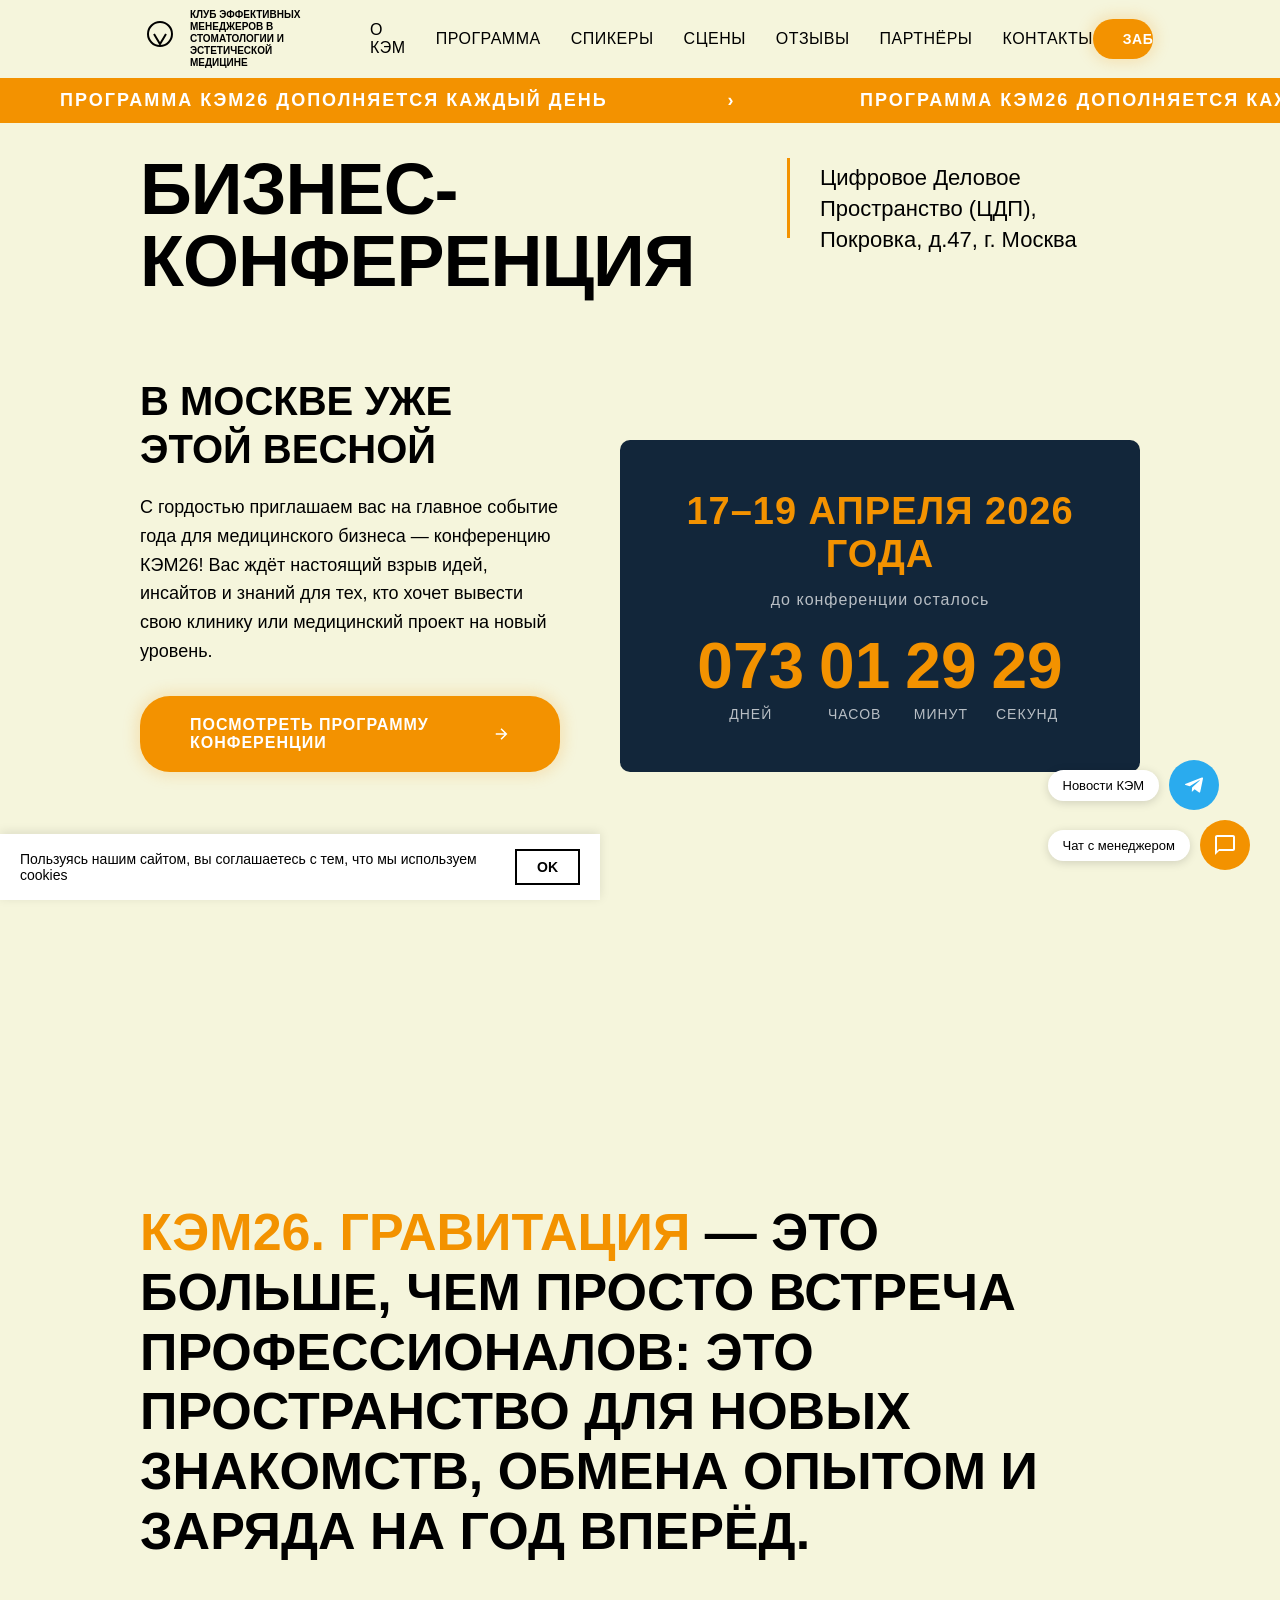
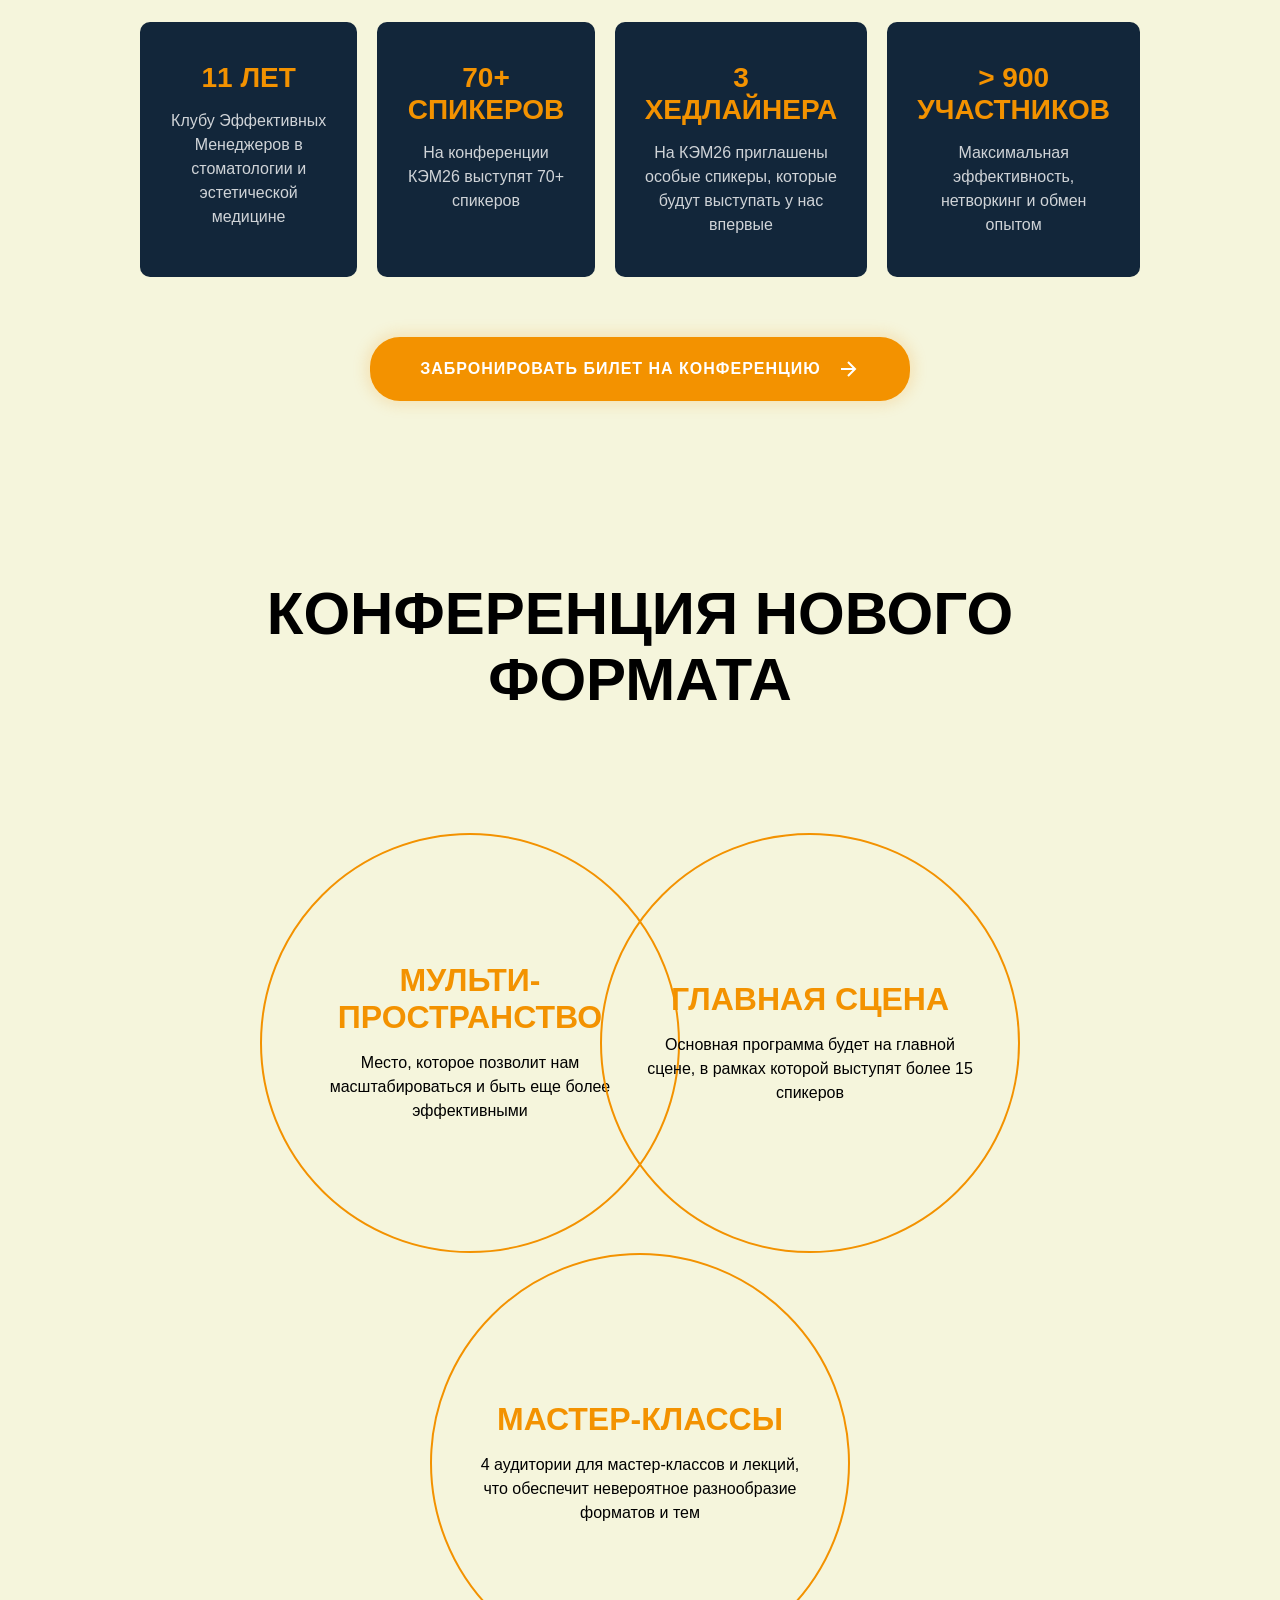
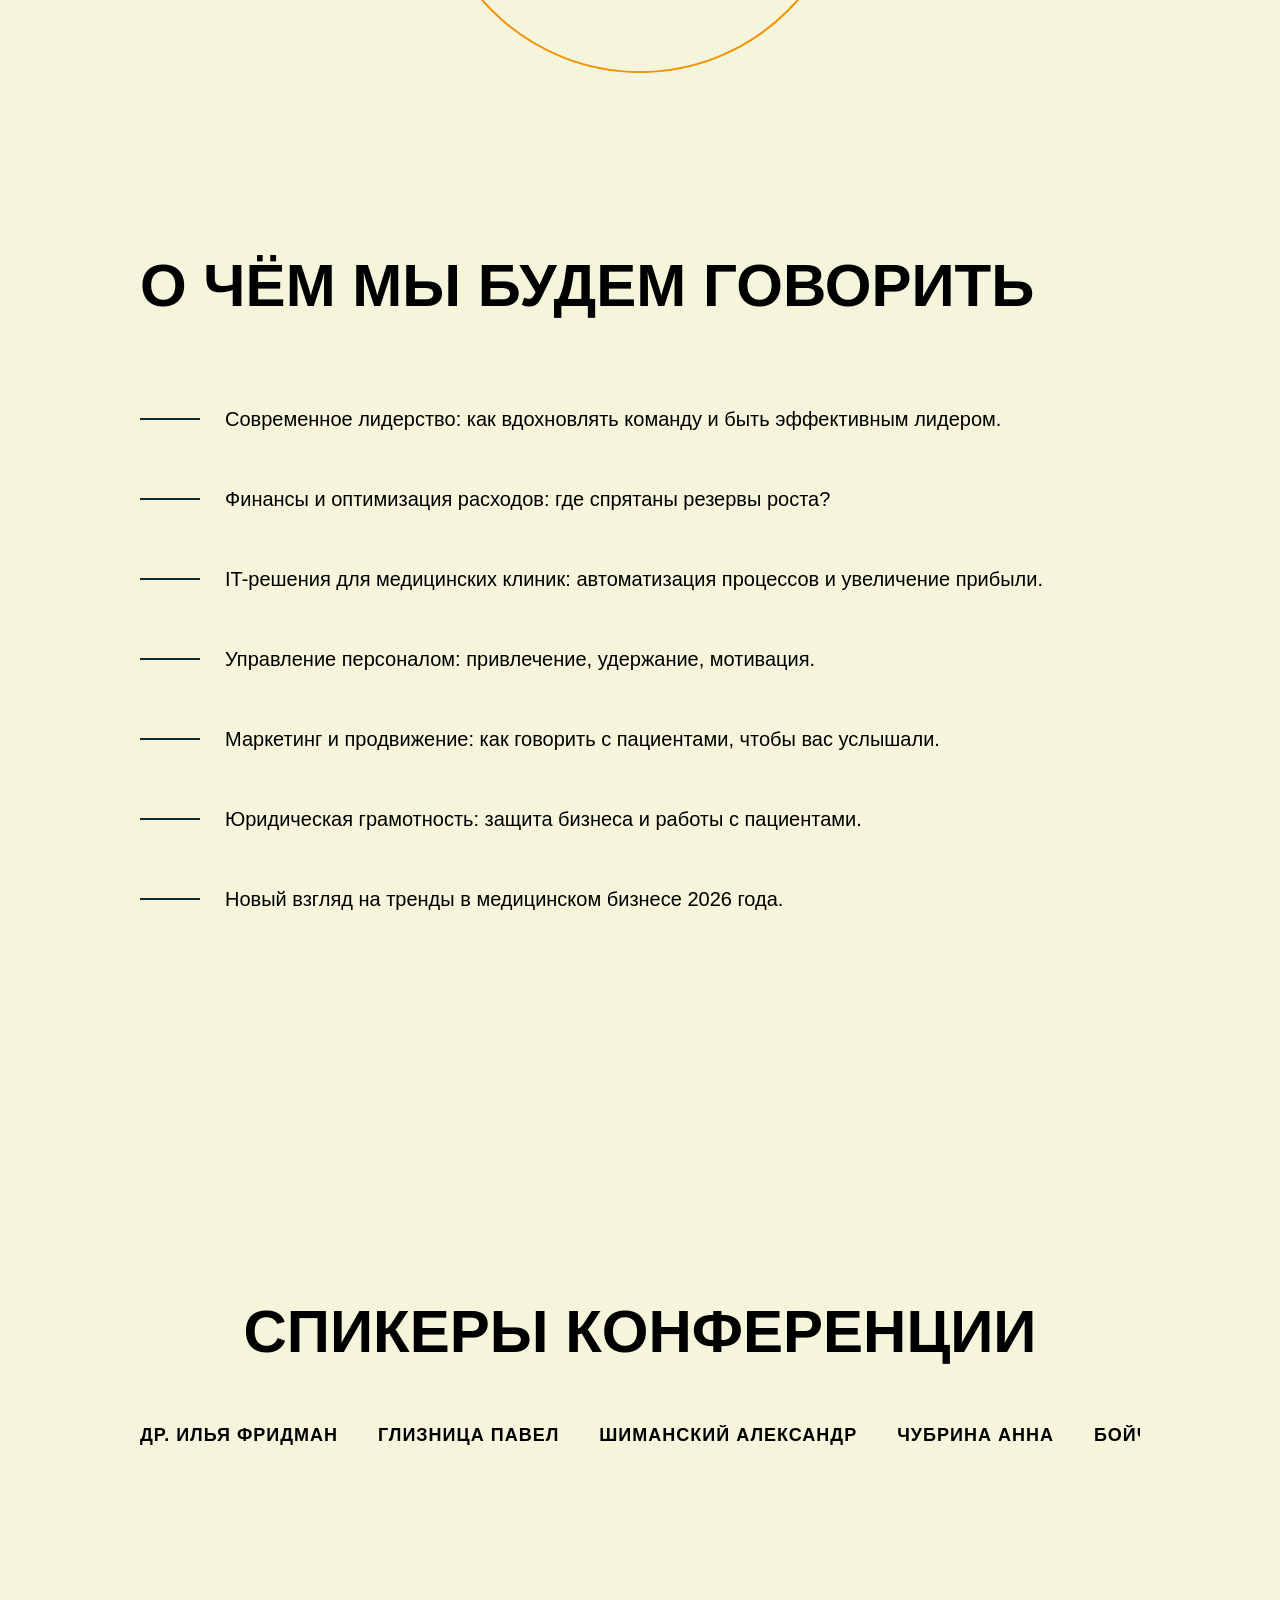
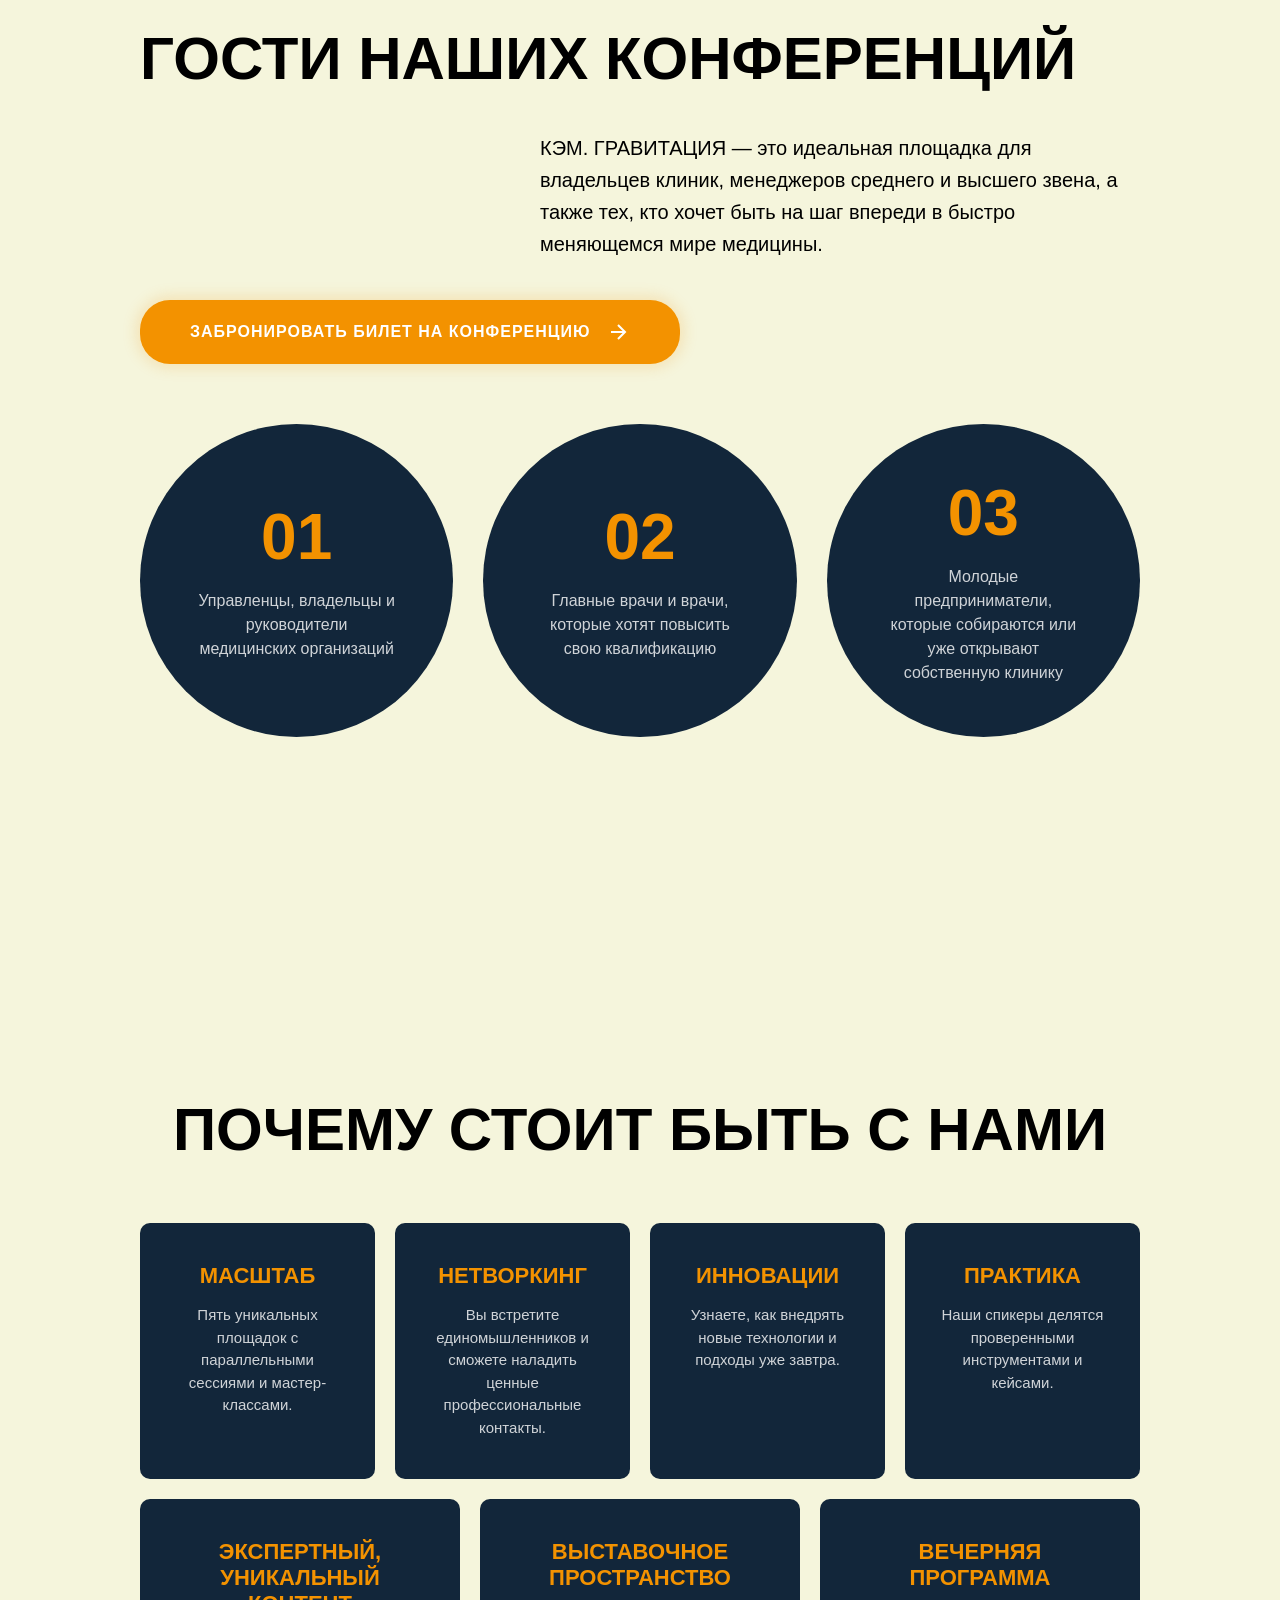
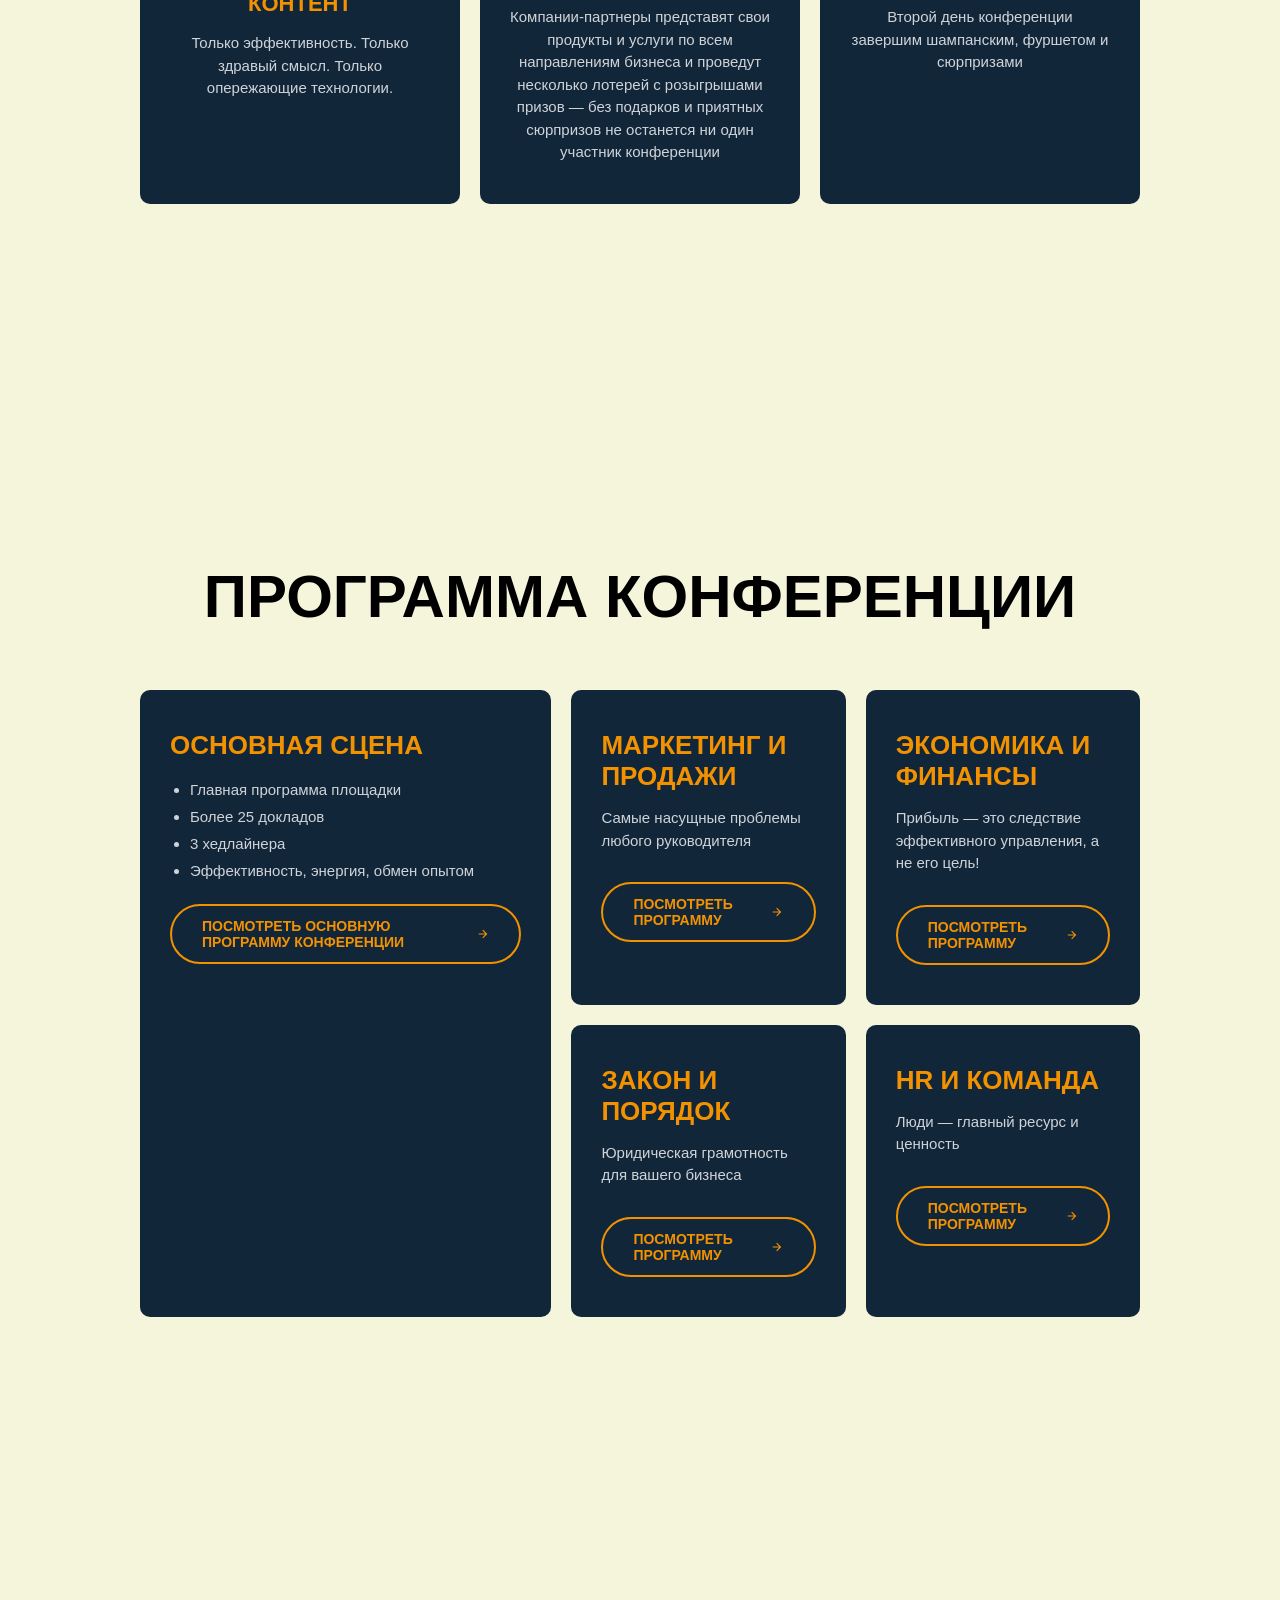
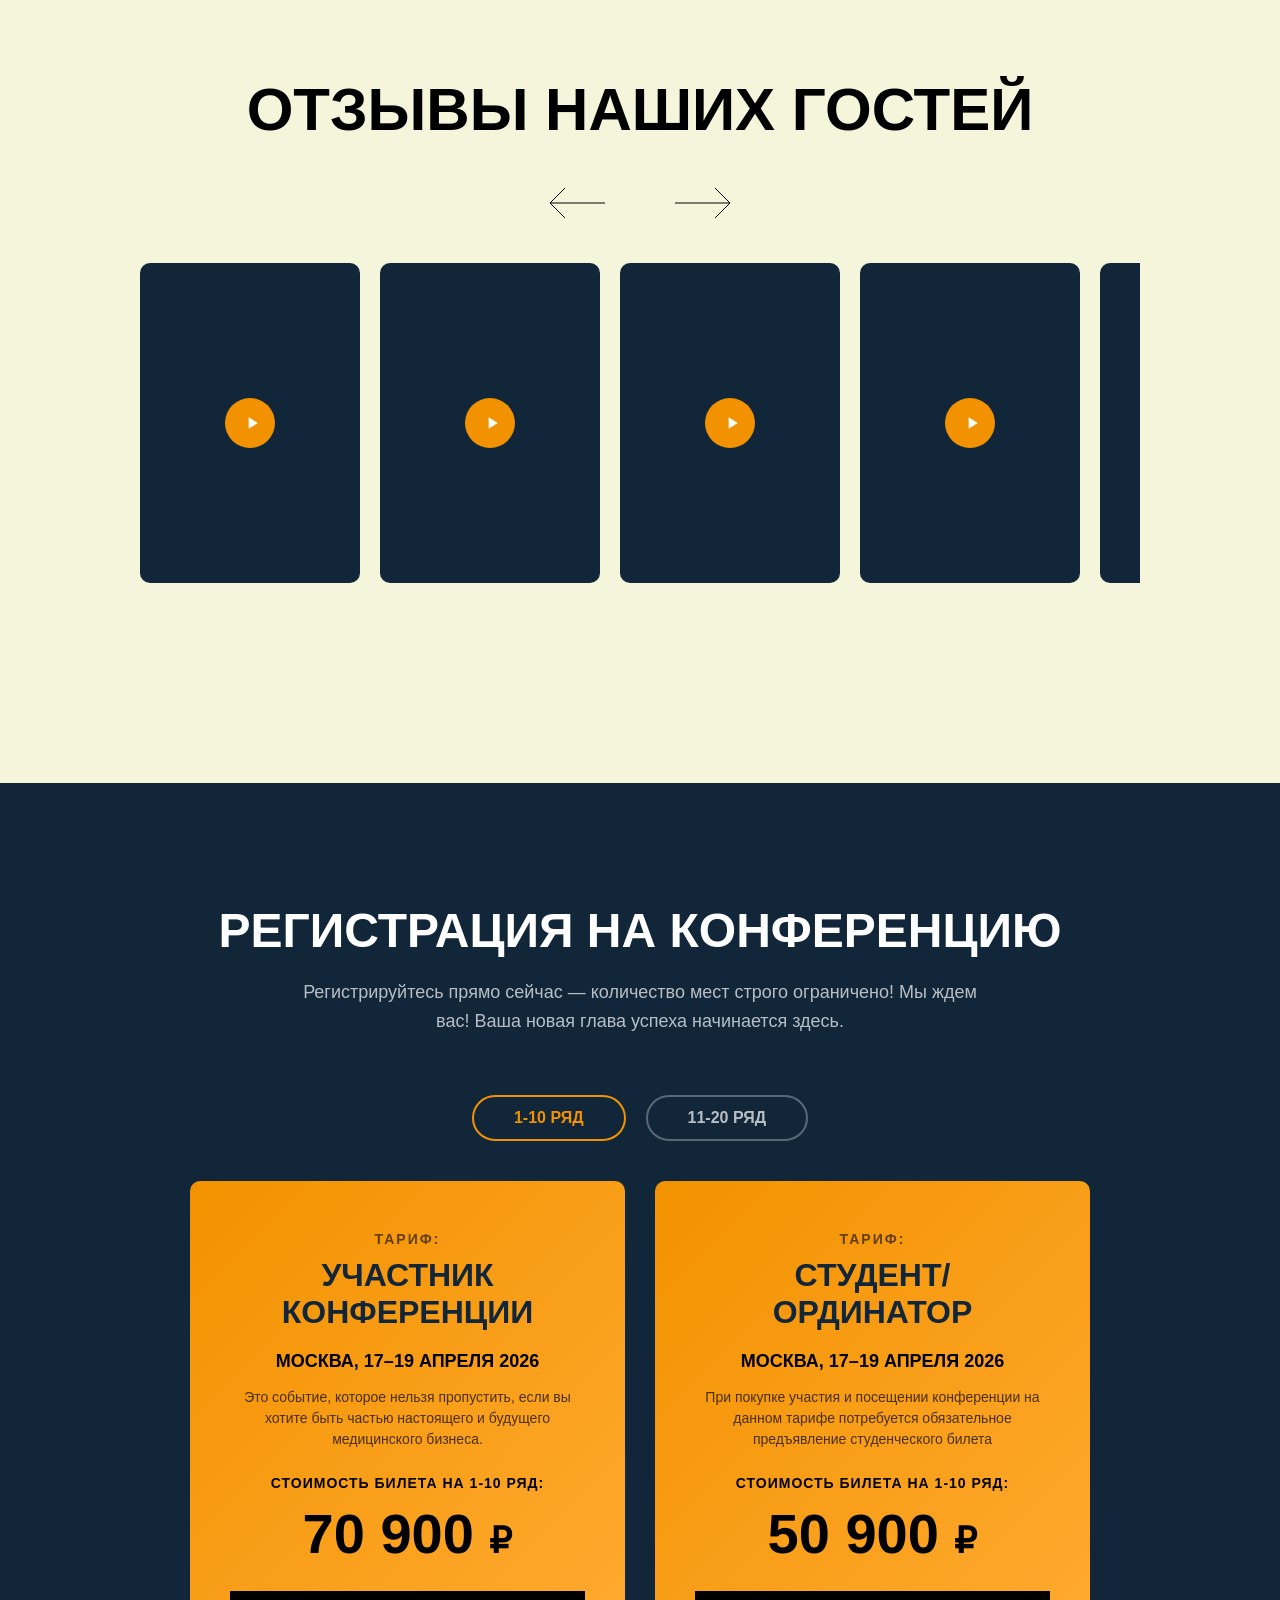
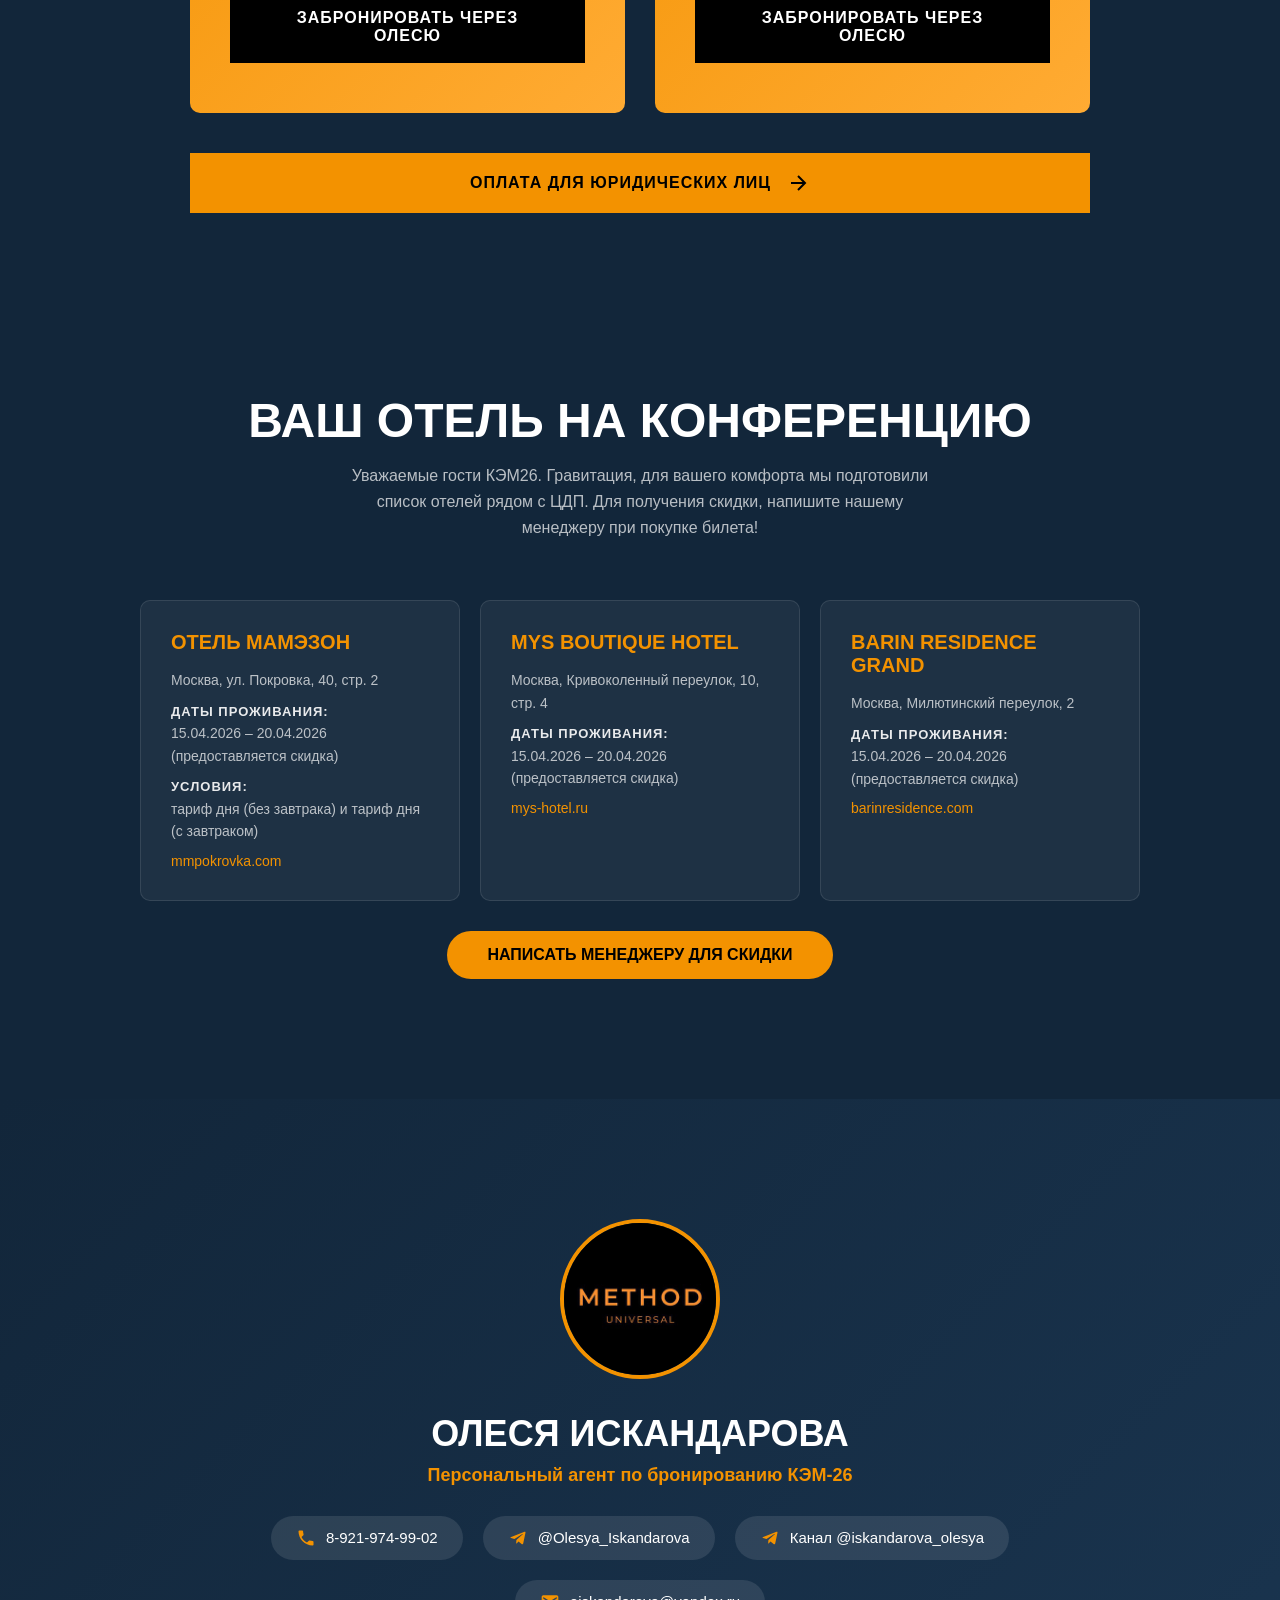
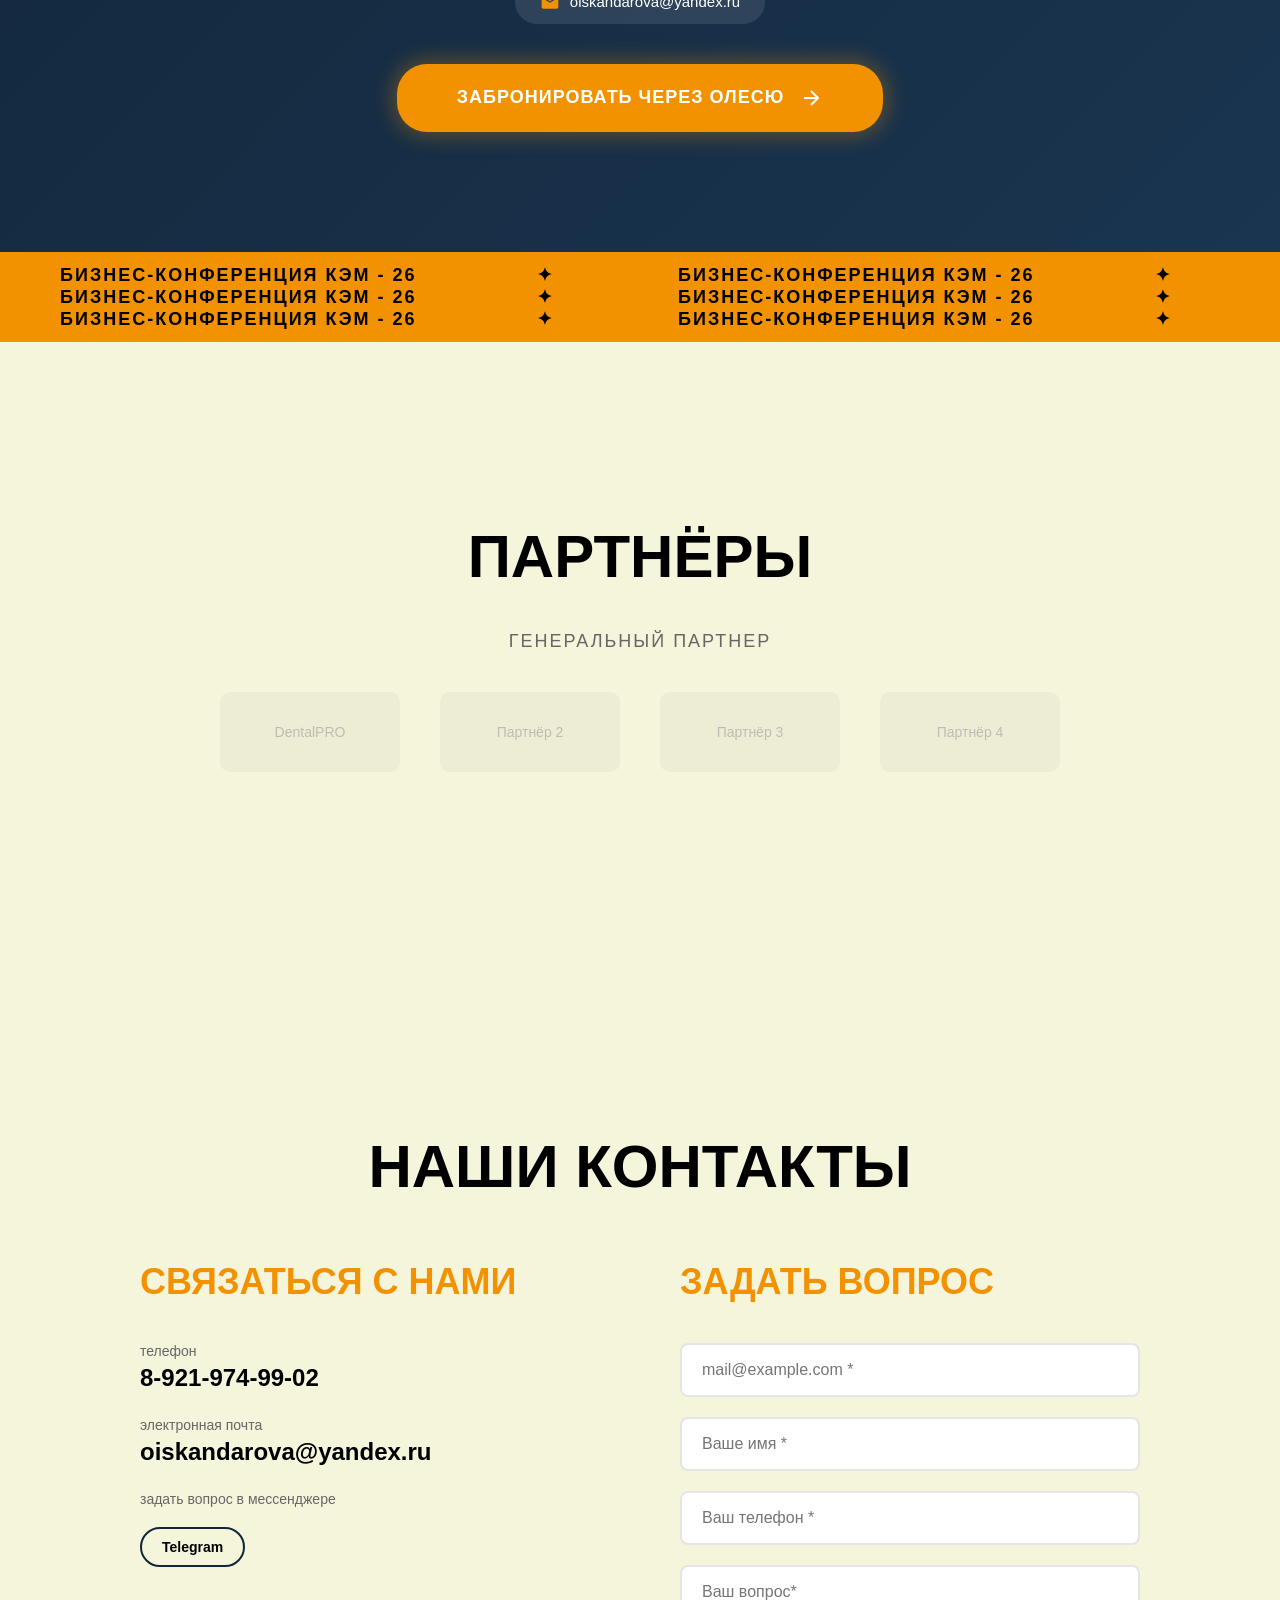
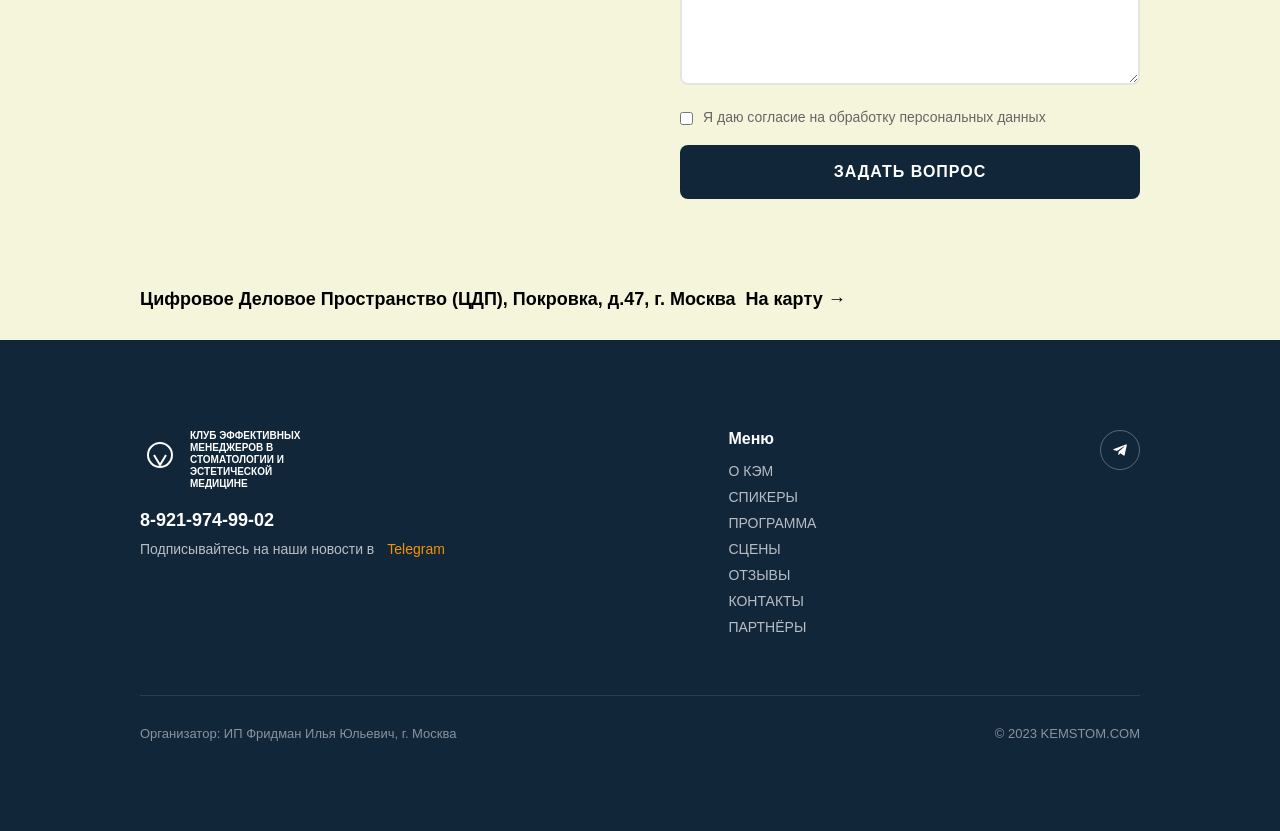
==== commit 07c4ed44: "feat: complete KEM-26 landing — add corporate payment button and price notes - Add "Оплата для юриди" ====
--- a/index.html
+++ b/index.html
@@ -3,1481 +3,986 @@
 <head>
     <meta charset="UTF-8">
     <meta name="viewport" content="width=device-width, initial-scale=1.0">
-    <meta name="description" content="КЭМ-26 ГРАВИТАЦИЯ - конференция для лидеров медицинского бизнеса. 17-19 апреля 2026, Москва. Забронируйте место через Олесю Искандарову.">
-    <meta property="og:title" content="КЭМ-26 ГРАВИТАЦИЯ | Забронировать через Олесю">
-    <meta property="og:description" content="3 дня практики, нетворкинга и трансформации. 17-19 апреля 2026, Москва. Официальный партнер конференции.">
-    <meta property="og:type" content="website">
-    <meta property="og:locale" content="ru_RU">
-    <meta name="twitter:card" content="summary_large_image">
-    <meta name="twitter:title" content="КЭМ-26 ГРАВИТАЦИЯ">
-    <meta name="twitter:description" content="Конференция для лидеров медицинского бизнеса. Бронирование через Олесю Искандарову.">
-    <title>КЭМ-26 ГРАВИТАЦИЯ | Забронировать через Олесю Искандарову</title>
+    <title>КЭМ-26 — Забронировать через Олесю Искандарову</title>
+    <meta name="description" content="Конференция КЭМ-26. ГРАВИТАЦИЯ, 17–19 апреля 2026. Забронируйте билет через персонального агента Олесю Искандарову.">
     <style>
-        *, *::before, *::after {
-            box-sizing: border-box;
-            margin: 0;
-            padding: 0;
+        * { margin: 0; padding: 0; box-sizing: border-box; }
+        body { font-family: Inter, Arial, sans-serif; background-color: #f5f5dc; color: #000; overflow-x: hidden; }
+        a { text-decoration: none; color: inherit; }
+
+        /* ===== NAV ===== */
+        .nav { position: fixed; top: 0; left: 0; width: 100%; height: 78px; display: flex; align-items: center; padding: 0 140px; z-index: 1000; background: transparent; transition: background-color 0.3s ease; }
+        .nav.scrolled { background: rgba(245,245,220,0.95); box-shadow: 0 2px 10px rgba(0,0,0,0.1); }
+        .nav-logo { display: flex; align-items: center; gap: 10px; margin-right: 40px; flex-shrink: 0; }
+        .nav-logo svg { width: 40px; height: 40px; }
+        .nav-logo-text { font-size: 10px; font-weight: 700; line-height: 1.2; text-transform: uppercase; max-width: 140px; }
+        .nav-menu { display: flex; align-items: center; gap: 30px; flex: 1; }
+        .nav-menu a { color: #000; font-size: 16px; font-weight: 400; text-transform: uppercase; letter-spacing: 0.5px; transition: color 0.3s; }
+        .nav-menu a:hover { color: #f39200; }
+        .nav-cta { background-color: #f39200; color: #fff !important; padding: 12px 30px; border-radius: 30px; font-size: 14px; font-weight: 600; text-transform: uppercase; letter-spacing: 0.5px; margin-left: auto; white-space: nowrap; transition: all 0.3s; box-shadow: 0px 0px 15px 3px rgba(243,146,0,0.2); position: relative; overflow: hidden; }
+        .nav-cta:hover { transform: translateY(-2px); box-shadow: 0px 0px 20px 5px rgba(243,146,0,0.3); }
+        .nav-cta::after { content:''; position:absolute; top:0; left:0; right:0; bottom:0; background:linear-gradient(90deg,rgba(255,255,255,0) 0%,rgba(255,255,255,0.1) 50%,rgba(255,255,255,0) 100%); transform:translateX(-100%); }
+        .nav-cta:hover::after { animation: flash 0.6s ease-out; }
+        .nav-cta-short { display: none; }
+
+        /* ===== MARQUEE ===== */
+        .marquee-bar { background: #f39200; padding: 12px 0; overflow: hidden; white-space: nowrap; position: relative; }
+        .marquee-track { display: inline-block; animation: marquee 20s linear infinite; }
+        .marquee-track span { display: inline-block; padding: 0 60px; font-size: 18px; font-weight: 700; color: #fff; text-transform: uppercase; letter-spacing: 2px; }
+        @keyframes marquee { 0% { transform: translateX(0); } 100% { transform: translateX(-50%); } }
+
+        /* ===== HERO ===== */
+        .hero { padding-top: 78px; min-height: 100vh; background-color: #f5f5dc; }
+        .hero-top { padding: 30px 140px 40px; display: flex; align-items: flex-start; gap: 30px; }
+        .hero-title { font-size: 72px; font-weight: 900; line-height: 1; color: #000; text-transform: uppercase; letter-spacing: -1px; }
+        .hero-separator { width: 3px; min-height: 80px; background-color: #f39200; flex-shrink: 0; margin-top: 5px; }
+        .hero-location { font-size: 22px; font-weight: 400; color: #000; line-height: 1.4; max-width: 320px; padding-top: 10px; }
+        .hero-bottom { display: flex; padding: 40px 140px 60px; gap: 60px; align-items: flex-end; }
+        .hero-left { flex: 1; }
+        .hero-subtitle { font-size: 40px; font-weight: 900; color: #000; text-transform: uppercase; line-height: 1.2; margin-bottom: 20px; }
+        .hero-description { font-size: 18px; line-height: 1.6; color: #000; margin-bottom: 30px; max-width: 600px; }
+        .hero-btn { display: inline-flex; align-items: center; gap: 15px; background-color: #f39200; color: #fff; padding: 20px 50px; border-radius: 30px; font-size: 16px; font-weight: 700; text-transform: uppercase; letter-spacing: 1px; transition: all 0.3s; box-shadow: 0px 0px 15px 3px rgba(243,146,0,0.2); position: relative; overflow: hidden; }
+        .hero-btn:hover { transform: translateY(-2px); box-shadow: 0px 0px 20px 5px rgba(243,146,0,0.3); }
+        .hero-btn::after { content:''; position:absolute; top:0; left:0; right:0; bottom:0; background:linear-gradient(90deg,rgba(255,255,255,0) 0%,rgba(255,255,255,0.1) 50%,rgba(255,255,255,0) 100%); transform:translateX(-100%); }
+        .hero-btn:hover::after { animation: flash 0.6s ease-out; }
+        .hero-btn svg { width: 24px; height: 24px; }
+        .hero-right { flex-shrink: 0; width: 520px; }
+        .countdown-card { background-color: #12263a; border-radius: 10px; padding: 50px 40px; text-align: center; }
+        .countdown-date { font-size: 38px; font-weight: 900; color: #f39200; text-transform: uppercase; margin-bottom: 15px; letter-spacing: 1px; }
+        .countdown-label { font-size: 16px; color: rgba(255,255,255,0.7); margin-bottom: 25px; letter-spacing: 1px; }
+        .countdown-timer { display: flex; justify-content: center; gap: 15px; }
+        .countdown-item { text-align: center; }
+        .countdown-number { font-size: 64px; font-weight: 900; color: #f39200; line-height: 1; }
+        .countdown-unit { font-size: 14px; color: rgba(255,255,255,0.7); margin-top: 8px; text-transform: uppercase; letter-spacing: 1px; }
+
+        /* ===== SECTIONS COMMON ===== */
+        .container { max-width: 1400px; margin: 0 auto; padding: 0 140px; }
+        .section-beige { background-color: #f5f5dc; }
+        .section-dark { background-color: #12263a; color: #fff; }
+        .section-white { background-color: #fff; }
+        .section-title { font-size: 60px; font-weight: 900; text-transform: uppercase; line-height: 1.1; margin-bottom: 60px; }
+        .section-title-center { text-align: center; }
+
+        /* ===== STATS ===== */
+        .stats { padding: 180px 140px; background-color: #f5f5dc; }
+        .stats-intro { font-size: 52px; font-weight: 900; text-transform: uppercase; line-height: 1.15; margin-bottom: 60px; max-width: 1100px; }
+        .stats-intro .accent { color: #f39200; }
+        .stats-grid { display: grid; grid-template-columns: repeat(4, 1fr); gap: 20px; margin-bottom: 60px; }
+        .stat-card { background-color: #12263a; border-radius: 10px; padding: 40px 30px; text-align: center; }
+        .stat-number { font-size: 28px; font-weight: 900; color: #f39200; text-transform: uppercase; margin-bottom: 15px; }
+        .stat-text { font-size: 16px; color: rgba(255,255,255,0.8); line-height: 1.5; }
+
+        /* ===== FORMAT ===== */
+        .format { padding: 0 140px 180px; background-color: #f5f5dc; }
+        .format-title { font-size: 60px; font-weight: 900; text-transform: uppercase; line-height: 1.1; text-align: center; margin-bottom: 80px; }
+        .format-circles { display: flex; justify-content: center; align-items: center; position: relative; min-height: 500px; }
+        .format-circle { width: 420px; height: 420px; border-radius: 50%; border: 2px solid #f39200; display: flex; flex-direction: column; align-items: center; justify-content: center; text-align: center; padding: 40px; }
+        .format-circle:nth-child(2) { margin-left: -80px; }
+        .format-circle h3 { font-size: 32px; font-weight: 900; color: #f39200; text-transform: uppercase; margin-bottom: 15px; }
+        .format-circle p { font-size: 16px; line-height: 1.5; color: #000; }
+
+        /* ===== TOPICS ===== */
+        .topics { padding: 0 140px 180px; background-color: #f5f5dc; }
+        .topics-title { font-size: 60px; font-weight: 900; text-transform: uppercase; line-height: 1.1; margin-bottom: 60px; }
+        .topic-item { display: flex; align-items: flex-start; gap: 25px; padding: 25px 0; border-bottom: none; }
+        .topic-line { width: 60px; height: 2px; background: #12263a; flex-shrink: 0; margin-top: 14px; }
+        .topic-text { font-size: 20px; line-height: 1.5; }
+
+        /* ===== SPEAKERS ===== */
+        .speakers { padding: 180px 140px; background-color: #f5f5dc; }
+        .speakers-title { font-size: 60px; font-weight: 900; text-transform: uppercase; line-height: 1.1; text-align: center; margin-bottom: 60px; }
+        .speakers-scroll { overflow: hidden; position: relative; }
+        .speakers-track { display: flex; gap: 40px; animation: scrollNames 30s linear infinite; }
+        .speaker-name { font-size: 18px; font-weight: 700; text-transform: uppercase; white-space: nowrap; color: #000; letter-spacing: 1px; }
+        @keyframes scrollNames { 0% { transform: translateX(0); } 100% { transform: translateX(-50%); } }
+
+        /* ===== AUDIENCE ===== */
+        .audience { padding: 0 140px 180px; background-color: #f5f5dc; }
+        .audience-title { font-size: 60px; font-weight: 900; text-transform: uppercase; line-height: 1.1; margin-bottom: 40px; }
+        .audience-desc { font-size: 20px; line-height: 1.6; max-width: 600px; margin-bottom: 40px; margin-left: auto; }
+        .audience-cta { margin-bottom: 60px; }
+        .audience-grid { display: grid; grid-template-columns: repeat(3, 1fr); gap: 30px; }
+        .audience-card { position: relative; }
+        .audience-circle { width: 100%; aspect-ratio: 1; border-radius: 50%; background: #12263a; display: flex; flex-direction: column; align-items: center; justify-content: center; text-align: center; padding: 40px; }
+        .audience-num { font-size: 64px; font-weight: 900; color: #f39200; margin-bottom: 15px; }
+        .audience-text { font-size: 16px; color: rgba(255,255,255,0.8); line-height: 1.5; max-width: 200px; }
+
+        /* ===== ADVANTAGES ===== */
+        .advantages { padding: 180px 140px; background-color: #f5f5dc; }
+        .advantages-title { font-size: 60px; font-weight: 900; text-transform: uppercase; line-height: 1.1; text-align: center; margin-bottom: 60px; }
+        .advantages-grid { display: grid; grid-template-columns: repeat(4, 1fr); gap: 20px; margin-bottom: 20px; }
+        .advantages-grid-bottom { display: grid; grid-template-columns: repeat(3, 1fr); gap: 20px; }
+        .adv-card { background-color: #12263a; border-radius: 10px; padding: 40px 30px; text-align: center; }
+        .adv-card h3 { font-size: 22px; font-weight: 900; color: #f39200; text-transform: uppercase; margin-bottom: 15px; }
+        .adv-card p { font-size: 15px; color: rgba(255,255,255,0.8); line-height: 1.5; }
+
+        /* ===== PROGRAM ===== */
+        .program { padding: 180px 140px; background-color: #f5f5dc; }
+        .program-title { font-size: 60px; font-weight: 900; text-transform: uppercase; line-height: 1.1; text-align: center; margin-bottom: 60px; }
+        .program-grid { display: grid; grid-template-columns: 1.5fr 1fr 1fr; grid-template-rows: auto auto; gap: 20px; }
+        .program-card { background-color: #12263a; border-radius: 10px; padding: 40px 30px; }
+        .program-card.main { grid-row: 1 / 3; }
+        .program-card h3 { font-size: 26px; font-weight: 900; color: #f39200; text-transform: uppercase; margin-bottom: 15px; line-height: 1.2; }
+        .program-card p { font-size: 15px; color: rgba(255,255,255,0.8); line-height: 1.5; margin-bottom: 10px; }
+        .program-card ul { list-style: disc; padding-left: 20px; color: rgba(255,255,255,0.8); font-size: 15px; line-height: 1.8; }
+        .program-card .card-btn { display: inline-flex; align-items: center; gap: 10px; background: transparent; border: 2px solid #f39200; color: #f39200; padding: 12px 30px; border-radius: 30px; font-size: 14px; font-weight: 600; text-transform: uppercase; margin-top: 20px; transition: all 0.3s; }
+        .program-card .card-btn:hover { background: rgba(243,146,0,0.1); }
+        .program-card .card-btn svg { width: 20px; height: 20px; }
+
+        /* ===== REVIEWS ===== */
+        .reviews { padding: 180px 140px 180px; background-color: #f5f5dc; }
+        .reviews-title { font-size: 60px; font-weight: 900; text-transform: uppercase; line-height: 1.1; text-align: center; margin-bottom: 40px; }
+        .reviews-arrows { display: flex; justify-content: center; gap: 30px; margin-bottom: 40px; }
+        .reviews-arrows svg { width: 80px; height: 40px; cursor: pointer; }
+        .reviews-grid { display: flex; gap: 20px; overflow-x: auto; padding-bottom: 20px; scroll-snap-type: x mandatory; }
+        .review-card { min-width: 220px; height: 320px; background: #12263a; border-radius: 10px; display: flex; align-items: center; justify-content: center; flex-shrink: 0; scroll-snap-align: start; }
+        .review-card .play-icon { width: 50px; height: 50px; border-radius: 50%; background: #f39200; display: flex; align-items: center; justify-content: center; }
+        .review-card .play-icon svg { width: 20px; height: 20px; fill: #fff; margin-left: 3px; }
+
+        /* ===== PRICING ===== */
+        .pricing { padding: 120px 140px; background-color: #12263a; }
+        .pricing-header { text-align: center; margin-bottom: 60px; }
+        .pricing-header h2 { font-size: 48px; font-weight: 900; color: #fff; text-transform: uppercase; margin-bottom: 20px; }
+        .pricing-header p { font-size: 18px; color: rgba(255,255,255,0.7); max-width: 700px; margin: 0 auto; line-height: 1.6; }
+        .pricing-tabs { display: flex; justify-content: center; gap: 20px; margin-bottom: 40px; }
+        .pricing-tab { padding: 12px 40px; border: 2px solid rgba(255,255,255,0.3); border-radius: 30px; color: rgba(255,255,255,0.7); font-size: 16px; font-weight: 600; text-transform: uppercase; cursor: pointer; transition: all 0.3s; background: transparent; }
+        .pricing-tab.active { border-color: #f39200; color: #f39200; }
+        .pricing-cards { display: grid; grid-template-columns: 1fr 1fr; gap: 30px; max-width: 900px; margin: 0 auto 40px; }
+        .price-card { background: linear-gradient(135deg, #f39200 0%, #ffab33 100%); border-radius: 10px; padding: 50px 40px; text-align: center; }
+        .price-card .tariff-label { font-size: 14px; font-weight: 600; text-transform: uppercase; letter-spacing: 2px; margin-bottom: 10px; color: rgba(0,0,0,0.6); }
+        .price-card .tariff-name { font-size: 32px; font-weight: 900; color: #f39200; text-transform: uppercase; margin-bottom: 20px; }
+        .price-card .tariff-name { color: #12263a; }
+        .price-card .tariff-location { font-size: 18px; font-weight: 700; color: #000; text-transform: uppercase; margin-bottom: 15px; }
+        .price-card .tariff-desc { font-size: 14px; color: rgba(0,0,0,0.7); line-height: 1.5; margin-bottom: 25px; min-height: 60px; }
+        .price-card .tariff-row-label { font-size: 14px; font-weight: 700; text-transform: uppercase; letter-spacing: 1px; color: #000; margin-bottom: 10px; }
+        .price-card .tariff-price { font-size: 56px; font-weight: 900; color: #000; margin-bottom: 25px; }
+        .price-card .tariff-price span { font-size: 36px; }
+        .price-card .tariff-btn { display: block; background: #000; color: #fff; padding: 18px 40px; border-radius: 0; font-size: 16px; font-weight: 700; text-transform: uppercase; letter-spacing: 1px; text-align: center; transition: all 0.3s; border: none; cursor: pointer; width: 100%; }
+        .price-card .tariff-btn:hover { background: #333; }
+        .price-note { font-size: 13px; color: rgba(255,255,255,0.5); text-align: center; }
+        .pricing-jur { display: flex; align-items: center; justify-content: center; gap: 15px; background: #f39200; padding: 18px 40px; border-radius: 0; margin-top: 30px; max-width: 900px; margin-left: auto; margin-right: auto; cursor: pointer; transition: all 0.3s; }
+        .pricing-jur:hover { opacity: 0.9; }
+        .pricing-jur span { font-size: 16px; font-weight: 700; text-transform: uppercase; color: #000; letter-spacing: 1px; }
+        .pricing-jur svg { width: 24px; height: 24px; }
+
+        /* ===== HOTELS ===== */
+        .hotels { padding: 60px 140px 120px; background-color: #12263a; }
+        .hotels-header { text-align: center; margin-bottom: 60px; }
+        .hotels-header h2 { font-size: 48px; font-weight: 900; color: #fff; text-transform: uppercase; margin-bottom: 15px; }
+        .hotels-header p { font-size: 16px; color: rgba(255,255,255,0.7); max-width: 600px; margin: 0 auto; line-height: 1.6; }
+        .hotels-grid { display: grid; grid-template-columns: repeat(3, 1fr); gap: 20px; margin-bottom: 30px; }
+        .hotel-card { background: rgba(255,255,255,0.05); border: 1px solid rgba(255,255,255,0.1); border-radius: 10px; padding: 30px; }
+        .hotel-card h3 { font-size: 20px; font-weight: 900; color: #f39200; text-transform: uppercase; margin-bottom: 15px; }
+        .hotel-card .hotel-info { font-size: 14px; color: rgba(255,255,255,0.7); line-height: 1.6; }
+        .hotel-card .hotel-info strong { color: rgba(255,255,255,0.9); display: block; margin-top: 10px; font-size: 13px; text-transform: uppercase; letter-spacing: 1px; }
+        .hotel-card .hotel-link { color: #f39200; margin-top: 10px; display: inline-block; font-size: 14px; }
+        .hotels-cta { text-align: center; }
+        .hotels-cta a { display: inline-flex; align-items: center; gap: 10px; background: #f39200; color: #000; padding: 15px 40px; border-radius: 30px; font-size: 16px; font-weight: 700; text-transform: uppercase; transition: all 0.3s; }
+        .hotels-cta a:hover { transform: translateY(-2px); }
+
+        /* ===== AGENT (OLESYA) ===== */
+        .agent { padding: 120px 140px; background: linear-gradient(135deg, #12263a 0%, #1a3550 100%); text-align: center; }
+        .agent-photo { width: 160px; height: 160px; border-radius: 50%; border: 4px solid #f39200; object-fit: cover; margin-bottom: 30px; }
+        .agent-name { font-size: 36px; font-weight: 900; color: #fff; text-transform: uppercase; margin-bottom: 10px; }
+        .agent-role { font-size: 18px; color: #f39200; margin-bottom: 30px; font-weight: 600; }
+        .agent-contacts { display: flex; flex-wrap: wrap; justify-content: center; gap: 20px; margin-bottom: 40px; }
+        .agent-contact { display: flex; align-items: center; gap: 10px; background: rgba(255,255,255,0.1); padding: 12px 25px; border-radius: 30px; font-size: 15px; color: #fff; transition: all 0.3s; }
+        .agent-contact:hover { background: rgba(243,146,0,0.2); }
+        .agent-contact svg { width: 20px; height: 20px; fill: #f39200; }
+        .agent-cta { display: inline-flex; align-items: center; gap: 15px; background: #f39200; color: #fff; padding: 22px 60px; border-radius: 30px; font-size: 18px; font-weight: 700; text-transform: uppercase; letter-spacing: 1px; transition: all 0.3s; box-shadow: 0px 0px 20px 5px rgba(243,146,0,0.3); position: relative; overflow: hidden; }
+        .agent-cta:hover { transform: translateY(-3px); box-shadow: 0px 0px 30px 8px rgba(243,146,0,0.4); }
+        .agent-cta::after { content:''; position:absolute; top:0; left:0; right:0; bottom:0; background:linear-gradient(90deg,rgba(255,255,255,0) 0%,rgba(255,255,255,0.15) 50%,rgba(255,255,255,0) 100%); transform:translateX(-100%); }
+        .agent-cta:hover::after { animation: flash 0.6s ease-out; }
+
+        /* ===== PARTNERS ===== */
+        .partners-marquee { background: #f39200; padding: 12px 0; overflow: hidden; }
+        .partners-marquee .marquee-track span { color: #000; }
+        .partners { padding: 180px 140px; background-color: #f5f5dc; text-align: center; }
+        .partners-title { font-size: 60px; font-weight: 900; text-transform: uppercase; margin-bottom: 40px; }
+        .partners-sub { font-size: 18px; color: #666; text-transform: uppercase; letter-spacing: 2px; margin-bottom: 40px; }
+        .partners-logos { display: flex; flex-wrap: wrap; justify-content: center; gap: 40px; align-items: center; opacity: 0.6; }
+        .partner-placeholder { width: 180px; height: 80px; background: rgba(0,0,0,0.05); border-radius: 10px; display: flex; align-items: center; justify-content: center; font-size: 14px; color: #999; }
+
+        /* ===== CONTACTS ===== */
+        .contacts { padding: 180px 140px 90px; background-color: #f5f5dc; }
+        .contacts-title { font-size: 60px; font-weight: 900; text-transform: uppercase; text-align: center; margin-bottom: 60px; }
+        .contacts-grid { display: grid; grid-template-columns: 1fr 1fr; gap: 80px; }
+        .contacts-left h3 { font-size: 36px; font-weight: 900; color: #f39200; text-transform: uppercase; margin-bottom: 40px; }
+        .contact-row { margin-bottom: 25px; }
+        .contact-label { font-size: 14px; color: #666; margin-bottom: 5px; }
+        .contact-value { font-size: 24px; font-weight: 700; }
+        .contact-value a { color: #000; }
+        .contact-messengers { display: flex; gap: 15px; margin-top: 20px; }
+        .contact-messengers a { display: flex; align-items: center; gap: 8px; padding: 10px 20px; border: 2px solid #12263a; border-radius: 30px; font-size: 14px; font-weight: 600; transition: all 0.3s; }
+        .contact-messengers a:hover { background: #12263a; color: #fff; }
+        .contacts-right h3 { font-size: 36px; font-weight: 900; color: #f39200; text-transform: uppercase; margin-bottom: 40px; }
+        .form-group { margin-bottom: 20px; }
+        .form-group input, .form-group textarea { width: 100%; padding: 16px 20px; border: 2px solid rgba(0,0,0,0.1); border-radius: 8px; font-size: 16px; font-family: Inter, Arial, sans-serif; background: #fff; transition: border-color 0.3s; }
+        .form-group input:focus, .form-group textarea:focus { outline: none; border-color: #f39200; }
+        .form-group textarea { height: 120px; resize: vertical; }
+        .form-checkbox { display: flex; align-items: flex-start; gap: 10px; margin-bottom: 20px; font-size: 14px; color: #666; }
+        .form-checkbox input { margin-top: 3px; }
+        .form-submit { display: block; width: 100%; background: #12263a; color: #fff; padding: 18px; border: none; border-radius: 8px; font-size: 16px; font-weight: 700; text-transform: uppercase; letter-spacing: 1px; cursor: pointer; transition: all 0.3s; }
+        .form-submit:hover { background: #1a3550; }
+        .form-success { display: none; text-align: center; padding: 40px; }
+        .form-success.show { display: block; }
+        .form-success h3 { font-size: 24px; font-weight: 700; color: #f39200; margin-bottom: 10px; }
+
+        /* ===== MAP ===== */
+        .map-section { padding: 0 140px 30px; background-color: #f5f5dc; }
+        .map-link { display: flex; align-items: center; gap: 10px; font-size: 18px; font-weight: 600; color: #000; }
+        .map-link:hover { color: #f39200; }
+
+        /* ===== FOOTER ===== */
+        .footer { padding: 90px 140px; background-color: #12263a; color: #fff; }
+        .footer-top { display: flex; justify-content: space-between; align-items: flex-start; margin-bottom: 60px; }
+        .footer-logo { display: flex; align-items: center; gap: 10px; }
+        .footer-logo svg { width: 40px; height: 40px; }
+        .footer-logo-text { font-size: 10px; font-weight: 700; line-height: 1.2; text-transform: uppercase; max-width: 140px; color: #fff; }
+        .footer-menu { display: flex; gap: 25px; flex-wrap: wrap; }
+        .footer-menu a { color: rgba(255,255,255,0.7); font-size: 14px; text-transform: uppercase; transition: color 0.3s; }
+        .footer-menu a:hover { color: #f39200; }
+        .footer-socials { display: flex; gap: 15px; }
+        .footer-socials a { width: 40px; height: 40px; border-radius: 50%; border: 1px solid rgba(255,255,255,0.3); display: flex; align-items: center; justify-content: center; transition: all 0.3s; }
+        .footer-socials a:hover { border-color: #f39200; background: rgba(243,146,0,0.1); }
+        .footer-socials svg { width: 18px; height: 18px; fill: #fff; }
+        .footer-bottom { border-top: 1px solid rgba(255,255,255,0.1); padding-top: 30px; display: flex; justify-content: space-between; font-size: 13px; color: rgba(255,255,255,0.5); }
+        .footer-contact { font-size: 18px; font-weight: 700; color: #fff; margin-bottom: 10px; }
+        .footer-tg { display: flex; align-items: center; gap: 8px; margin-bottom: 30px; font-size: 14px; color: rgba(255,255,255,0.7); }
+
+        /* ===== COOKIE ===== */
+        .cookie-banner { position: fixed; bottom: 0; left: 0; width: 600px; background: #fff; padding: 15px 20px; display: flex; align-items: center; gap: 20px; z-index: 1000; font-size: 14px; box-shadow: 0 -2px 10px rgba(0,0,0,0.1); }
+        .cookie-btn { background: transparent; border: 2px solid #000; padding: 8px 20px; font-size: 14px; cursor: pointer; font-weight: 600; flex-shrink: 0; }
+
+        /* ===== FLOATING ===== */
+        .floating-buttons { position: fixed; bottom: 30px; right: 30px; display: flex; flex-direction: column; gap: 10px; z-index: 1000; }
+        .float-btn { display: flex; align-items: center; gap: 10px; }
+        .float-btn-label { background: #fff; padding: 8px 15px; border-radius: 20px; font-size: 13px; box-shadow: 0 2px 10px rgba(0,0,0,0.15); white-space: nowrap; }
+        .float-btn-icon { width: 50px; height: 50px; border-radius: 50%; display: flex; align-items: center; justify-content: center; }
+        .float-btn-icon.telegram { background: #2AABEE; }
+        .float-btn-icon.chat { background: #f39200; }
+        .float-btn-icon svg { width: 24px; height: 24px; fill: #fff; }
+
+        /* ===== ANIMATIONS ===== */
+        @keyframes flash { 0% { transform: translateX(-100%); } 20% { transform: translateX(100%); } 100% { transform: translateX(100%); } }
+        @keyframes ripple { 0% { opacity: 1; transform: scale(0); } 20% { opacity: 0; transform: scale(2.5); } 100% { opacity: 0; transform: scale(2.5); } }
+
+        /* ===== RESPONSIVE ===== */
+        @media (max-width: 1200px) {
+            .nav, .hero-top, .hero-bottom, .stats, .format, .topics, .speakers, .audience, .advantages, .program, .reviews, .pricing, .hotels, .agent, .partners, .contacts, .map-section, .footer, .container { padding-left: 60px; padding-right: 60px; }
         }
-        :root {
-            --primary: #12263a;
-            --accent: #f39200;
-            --accent-hover: #e08500;
-            --beige: #f5f5dc;
-            --white: #ffffff;
-            --black: #000000;
-            --font: -apple-system, BlinkMacSystemFont, 'Segoe UI', Roboto, 'Helvetica Neue', Arial, sans-serif;
+        @media (max-width: 1024px) {
+            .nav { padding: 0 40px; }
+            .hero-top { padding: 30px 40px 40px; }
+            .hero-bottom { padding: 40px 40px 60px; flex-direction: column; }
+            .hero-right { width: 100%; }
+            .hero-title { font-size: 52px; }
+            .stats-grid { grid-template-columns: repeat(2, 1fr); }
+            .format-circles { flex-direction: column; min-height: auto; }
+            .format-circle:nth-child(2) { margin-left: 0; margin-top: -60px; }
+            .audience-grid { grid-template-columns: 1fr; max-width: 350px; margin: 0 auto; }
+            .advantages-grid { grid-template-columns: repeat(2, 1fr); }
+            .advantages-grid-bottom { grid-template-columns: 1fr; }
+            .program-grid { grid-template-columns: 1fr; }
+            .program-card.main { grid-row: auto; }
+            .pricing-cards { grid-template-columns: 1fr; }
+            .hotels-grid { grid-template-columns: 1fr; }
+            .contacts-grid { grid-template-columns: 1fr; gap: 60px; }
+            .footer-top { flex-direction: column; gap: 30px; }
+            .section-title, .stats-intro, .format-title, .topics-title, .speakers-title, .audience-title, .advantages-title, .program-title, .reviews-title, .partners-title, .contacts-title { font-size: 42px; }
         }
-        html { scroll-behavior: smooth; }
-        @media (prefers-reduced-motion: reduce) {
-            *, *::before, *::after {
-                animation-duration: 0.01ms !important;
-                transition-duration: 0.01ms !important;
-            }
-            html { scroll-behavior: auto; }
-        }
-        body {
-            font-family: var(--font);
-            font-size: 16px;
-            line-height: 1.6;
-            color: var(--black);
-            background: var(--white);
-        }
-        .skip-link {
-            position: absolute;
-            top: -50px;
-            left: 50%;
-            transform: translateX(-50%);
-            background: var(--primary);
-            color: var(--white);
-            padding: 12px 24px;
-            border-radius: 0 0 8px 8px;
-            z-index: 10000;
-            text-decoration: none;
-            font-weight: 600;
-            transition: top 0.3s;
-        }
-        .skip-link:focus { top: 0; }
-        .visually-hidden {
-            position: absolute;
-            width: 1px;
-            height: 1px;
-            padding: 0;
-            margin: -1px;
-            overflow: hidden;
-            clip: rect(0, 0, 0, 0);
-            border: 0;
-        }
-        :focus-visible {
-            outline: 3px solid var(--accent);
-            outline-offset: 3px;
-        }
-        :focus:not(:focus-visible) { outline: none; }
-        img { max-width: 100%; height: auto; }
-
-        /* Hero Section - KEM Dark Style */
-        .hero {
-            min-height: 100vh;
-            background: var(--primary);
-            position: relative;
-            display: flex;
-            flex-direction: column;
-            align-items: center;
-            justify-content: center;
-            text-align: center;
-            padding: 60px 20px 120px;
-            overflow: hidden;
-        }
-        .hero::before {
-            content: '';
-            position: absolute;
-            top: 0; left: 0; right: 0; bottom: 0;
-            background:
-                radial-gradient(ellipse 100% 80% at 50% 100%, rgba(243, 146, 0, 0.25) 0%, transparent 60%),
-                radial-gradient(ellipse 60% 50% at 20% 30%, rgba(243, 146, 0, 0.1) 0%, transparent 50%);
-            pointer-events: none;
-        }
-        .hero-content {
-            position: relative;
-            z-index: 2;
-            max-width: 900px;
-        }
-        .hero-label {
-            color: var(--white);
-            font-size: 14px;
-            font-weight: 600;
-            letter-spacing: 2px;
-            text-transform: uppercase;
-            margin-bottom: 20px;
-            opacity: 0.9;
-        }
-        .hero-logo {
-            margin-bottom: 16px;
-        }
-        .hero-logo-kem {
-            font-size: 80px;
-            font-weight: 900;
-            color: var(--accent);
-            line-height: 1;
-            letter-spacing: -2px;
-        }
-        .hero-logo-kem span {
-            color: var(--white);
-            font-size: 60px;
-        }
-        .hero-logo-subtitle {
-            font-size: 24px;
-            font-weight: 700;
-            color: var(--accent);
-            letter-spacing: 8px;
-            text-transform: uppercase;
-            margin-top: 8px;
-        }
-        .hero-date {
-            font-size: 18px;
-            color: var(--white);
-            margin: 24px 0 16px;
-            font-weight: 500;
-        }
-        .hero-location {
-            font-size: 14px;
-            color: rgba(255,255,255,0.7);
-            margin-bottom: 40px;
-        }
-        /* Countdown */
-        .countdown {
-            display: flex;
-            justify-content: center;
-            gap: 12px;
-            margin-bottom: 40px;
-            flex-wrap: wrap;
-        }
-        .countdown-item {
-            background: rgba(255,255,255,0.1);
-            border: 1px solid rgba(255,255,255,0.15);
-            border-radius: 12px;
-            padding: 16px 12px;
-            min-width: 70px;
-            text-align: center;
-        }
-        .countdown-number {
-            font-size: 32px;
-            font-weight: 800;
-            color: var(--accent);
-            display: block;
-            line-height: 1;
-        }
-        .countdown-label {
-            font-size: 11px;
-            color: rgba(255,255,255,0.6);
-            text-transform: lowercase;
-            margin-top: 6px;
-            display: block;
-        }
-        .btn {
-            display: inline-flex;
-            align-items: center;
-            justify-content: center;
-            padding: 16px 36px;
-            font-size: 15px;
-            font-weight: 700;
-            text-decoration: none;
-            border-radius: 50px;
-            border: none;
-            cursor: pointer;
-            transition: all 0.3s ease;
-            text-transform: uppercase;
-            letter-spacing: 1px;
-        }
-        .btn-accent {
-            background: var(--accent);
-            color: var(--white);
-            box-shadow: 0 4px 20px rgba(243, 146, 0, 0.4);
-        }
-        .btn-accent:hover {
-            background: var(--accent-hover);
-            transform: translateY(-2px);
-            box-shadow: 0 8px 30px rgba(243, 146, 0, 0.5);
-        }
-        .btn-outline {
-            background: transparent;
-            color: var(--white);
-            border: 2px solid var(--white);
-        }
-        .btn-outline:hover {
-            background: var(--white);
-            color: var(--primary);
-        }
-        .btn-dark {
-            background: var(--primary);
-            color: var(--white);
-        }
-        .btn-dark:hover {
-            background: #1a3a5c;
-        }
-
-        /* Sections */
-        .section { padding: 80px 20px; }
-        .section-dark { background: var(--primary); color: var(--white); }
-        .section-beige { background: var(--beige); }
-        .container { max-width: 1100px; margin: 0 auto; }
-
-        /* About Conference */
-        .about-text {
-            max-width: 800px;
-            margin: 0 auto;
-            text-align: center;
-        }
-        .about-text h2 {
-            font-size: 28px;
-            font-weight: 800;
-            margin-bottom: 24px;
-            line-height: 1.3;
-        }
-        .about-text h2 span { color: var(--accent); }
-        .about-text p {
-            font-size: 17px;
-            line-height: 1.8;
-            opacity: 0.9;
-        }
-        .about-text p.accent { color: var(--accent); font-weight: 600; }
-        .stats-row {
-            display: flex;
-            flex-wrap: wrap;
-            justify-content: center;
-            gap: 40px;
-            margin-top: 48px;
-        }
-        .stat-item {
-            text-align: center;
-        }
-        .stat-number {
-            font-size: 48px;
-            font-weight: 900;
-            color: var(--accent);
-            line-height: 1;
-        }
-        .stat-label {
-            font-size: 14px;
-            color: rgba(255,255,255,0.7);
-            margin-top: 8px;
-        }
-
-        /* Section Headers */
-        .section-header {
-            text-align: center;
-            margin-bottom: 48px;
-        }
-        .section-title {
-            font-size: 32px;
-            font-weight: 800;
-            text-transform: uppercase;
-            letter-spacing: 2px;
-            color: var(--primary);
-        }
-        .section-dark .section-title { color: var(--white); }
-        .section-subtitle {
-            font-size: 16px;
-            color: #666;
-            margin-top: 12px;
-            max-width: 600px;
-            margin-left: auto;
-            margin-right: auto;
-        }
-
-        /* New Format */
-        .format-grid {
-            display: grid;
-            grid-template-columns: 1fr;
-            gap: 24px;
-            max-width: 900px;
-            margin: 0 auto;
-        }
-        .format-card {
-            background: var(--white);
-            padding: 32px;
-            border-radius: 16px;
-            text-align: center;
-        }
-        .format-card h3 {
-            font-size: 20px;
-            font-weight: 700;
-            color: var(--primary);
-            margin-bottom: 12px;
-        }
-        .format-card p {
-            font-size: 15px;
-            color: #555;
-            line-height: 1.7;
-        }
-        .format-highlight {
-            color: var(--accent);
-            font-weight: 700;
-        }
-
-        /* Topics */
-        .topics-list {
-            max-width: 800px;
-            margin: 0 auto;
-        }
-        .topic-item {
-            background: var(--white);
-            padding: 20px 28px;
-            border-radius: 12px;
-            margin-bottom: 12px;
-            font-size: 16px;
-            color: var(--primary);
-            display: flex;
-            align-items: center;
-            gap: 16px;
-        }
-        .topic-item::before {
-            content: '';
-            width: 8px;
-            height: 8px;
-            background: var(--accent);
-            border-radius: 50%;
-            flex-shrink: 0;
-        }
-
-        /* Speakers */
-        .speakers-grid {
-            display: flex;
-            flex-wrap: wrap;
-            justify-content: center;
-            gap: 24px;
-        }
-        .speaker-item {
-            text-align: center;
-            width: 140px;
-        }
-        .speaker-photo {
-            width: 100px;
-            height: 100px;
-            border-radius: 50%;
-            background: linear-gradient(135deg, var(--primary), #2a4a6a);
-            margin: 0 auto 12px;
-            display: flex;
-            align-items: center;
-            justify-content: center;
-            color: var(--white);
-            font-size: 28px;
-            font-weight: 700;
-        }
-        .speaker-name {
-            font-size: 14px;
-            font-weight: 600;
-            color: var(--primary);
-        }
-
-        /* Guests */
-        .guests-block {
-            background: var(--white);
-            border-radius: 20px;
-            padding: 40px;
-            text-align: center;
-        }
-        .guests-title {
-            font-size: 18px;
-            font-weight: 700;
-            color: var(--primary);
-            margin-bottom: 24px;
-        }
-        .guest-categories {
-            display: flex;
-            flex-wrap: wrap;
-            justify-content: center;
-            gap: 20px;
-        }
-        .guest-cat {
-            background: var(--beige);
-            padding: 16px 24px;
-            border-radius: 12px;
-            flex: 1;
-            min-width: 250px;
-            max-width: 320px;
-        }
-        .guest-cat-num {
-            font-size: 32px;
-            font-weight: 900;
-            color: var(--accent);
-        }
-        .guest-cat-text {
-            font-size: 14px;
-            color: var(--primary);
-            margin-top: 8px;
-        }
-
-        /* Why Us */
-        .why-grid {
-            display: grid;
-            grid-template-columns: repeat(auto-fit, minmax(280px, 1fr));
-            gap: 24px;
-        }
-        .why-card {
-            background: var(--white);
-            padding: 28px;
-            border-radius: 16px;
-        }
-        .why-card h4 {
-            font-size: 18px;
-            font-weight: 700;
-            color: var(--accent);
-            margin-bottom: 12px;
-        }
-        .why-card p {
-            font-size: 15px;
-            color: #444;
-            line-height: 1.7;
-        }
-
-        /* Program */
-        .program-tabs {
-            display: flex;
-            flex-wrap: wrap;
-            justify-content: center;
-            gap: 12px;
-            margin-bottom: 32px;
-        }
-        .program-tab {
-            padding: 12px 24px;
-            background: var(--white);
-            border: 2px solid var(--primary);
-            border-radius: 50px;
-            font-size: 14px;
-            font-weight: 600;
-            color: var(--primary);
-            cursor: pointer;
-            transition: all 0.3s ease;
-        }
-        .program-tab:hover, .program-tab.active {
-            background: var(--primary);
-            color: var(--white);
-        }
-        .program-block {
-            background: var(--white);
-            border-radius: 20px;
-            padding: 32px;
-            max-width: 700px;
-            margin: 0 auto;
-        }
-        .program-item {
-            padding: 16px 0;
-            border-bottom: 1px solid #eee;
-            display: flex;
-            gap: 20px;
-        }
-        .program-item:last-child { border-bottom: none; }
-        .program-time {
-            font-weight: 700;
-            color: var(--accent);
-            min-width: 70px;
-        }
-        .program-title {
-            color: var(--primary);
-            font-size: 15px;
-        }
-
-        /* Reviews */
-        .reviews-grid {
-            display: grid;
-            grid-template-columns: repeat(auto-fit, minmax(300px, 1fr));
-            gap: 24px;
-        }
-        .review-card {
-            background: var(--white);
-            padding: 28px;
-            border-radius: 16px;
-        }
-        .review-text {
-            font-size: 15px;
-            color: #444;
-            line-height: 1.8;
-            font-style: italic;
-            margin-bottom: 16px;
-        }
-        .review-author {
-            font-weight: 700;
-            color: var(--primary);
-        }
-        .review-role {
-            font-size: 13px;
-            color: #888;
-        }
-
-        /* Pricing */
-        .pricing-header {
-            text-align: center;
-            margin-bottom: 48px;
-        }
-        .pricing-header h2 {
-            font-size: 28px;
-            font-weight: 800;
-            text-transform: uppercase;
-            margin-bottom: 12px;
-        }
-        .pricing-header p {
-            font-size: 16px;
-            color: rgba(255,255,255,0.8);
-        }
-        .pricing-tabs {
-            display: flex;
-            justify-content: center;
-            gap: 16px;
-            margin-bottom: 32px;
-        }
-        .pricing-tab {
-            padding: 12px 32px;
-            background: rgba(255,255,255,0.1);
-            border: 2px solid rgba(255,255,255,0.3);
-            border-radius: 50px;
-            color: var(--white);
-            font-weight: 600;
-            cursor: pointer;
-            transition: all 0.3s ease;
-        }
-        .pricing-tab:hover, .pricing-tab.active {
-            background: var(--accent);
-            border-color: var(--accent);
-        }
-        .pricing-grid {
-            display: grid;
-            grid-template-columns: repeat(auto-fit, minmax(280px, 1fr));
-            gap: 24px;
-            max-width: 700px;
-            margin: 0 auto;
-        }
-        .pricing-card {
-            background: rgba(255,255,255,0.05);
-            border: 2px solid rgba(255,255,255,0.15);
-            border-radius: 20px;
-            padding: 32px;
-            text-align: center;
-        }
-        .pricing-logo {
-            font-size: 28px;
-            font-weight: 900;
-            color: var(--accent);
-            margin-bottom: 8px;
-        }
-        .pricing-date {
-            font-size: 13px;
-            color: rgba(255,255,255,0.6);
-            margin-bottom: 20px;
-        }
-        .pricing-type {
-            font-size: 14px;
-            color: rgba(255,255,255,0.7);
-            text-transform: uppercase;
-            letter-spacing: 1px;
-            margin-bottom: 8px;
-        }
-        .pricing-price {
-            font-size: 36px;
-            font-weight: 900;
-            color: var(--white);
-            margin-bottom: 8px;
-        }
-        .pricing-note {
-            font-size: 12px;
-            color: var(--accent);
-            margin-bottom: 24px;
-        }
-        .pricing-card .btn {
-            width: 100%;
-        }
-
-        /* Agent Section */
-        .agent-section {
-            background: linear-gradient(180deg, var(--beige) 0%, var(--white) 100%);
-            padding: 80px 20px;
-        }
-        .agent-card {
-            display: flex;
-            flex-direction: column;
-            align-items: center;
-            gap: 32px;
-            max-width: 800px;
-            margin: 0 auto;
-            background: var(--white);
-            padding: 48px 32px;
-            border-radius: 24px;
-            box-shadow: 0 20px 60px rgba(18, 38, 58, 0.1);
-            text-align: center;
-        }
-        .agent-photo {
-            width: 160px;
-            height: 160px;
-            border-radius: 50%;
-            object-fit: cover;
-            border: 4px solid var(--accent);
-            box-shadow: 0 10px 40px rgba(243, 146, 0, 0.3);
-        }
-        .agent-info h3 {
-            font-size: 26px;
-            font-weight: 800;
-            color: var(--primary);
-            margin-bottom: 8px;
-        }
-        .agent-role {
-            color: var(--accent);
-            font-weight: 600;
-            font-size: 14px;
-            text-transform: uppercase;
-            letter-spacing: 1px;
-            margin-bottom: 20px;
-        }
-        .agent-text {
-            color: #444;
-            font-size: 16px;
-            line-height: 1.8;
-            max-width: 500px;
-            margin: 0 auto;
-        }
-        .agent-contacts {
-            display: flex;
-            flex-wrap: wrap;
-            gap: 12px;
-            justify-content: center;
-            margin-top: 24px;
-        }
-        .agent-contact {
-            display: inline-flex;
-            align-items: center;
-            gap: 8px;
-            padding: 12px 20px;
-            background: var(--beige);
-            border-radius: 50px;
-            color: var(--primary);
-            text-decoration: none;
-            font-size: 14px;
-            font-weight: 600;
-            transition: all 0.3s ease;
-        }
-        .agent-contact:hover {
-            background: var(--primary);
-            color: var(--white);
-        }
-        .agent-contact svg {
-            width: 18px;
-            height: 18px;
-        }
-
-        /* Hotels */
-        .hotels-grid {
-            display: grid;
-            grid-template-columns: repeat(auto-fit, minmax(280px, 1fr));
-            gap: 24px;
-            max-width: 900px;
-            margin: 0 auto;
-        }
-        .hotel-card {
-            background: rgba(255,255,255,0.05);
-            border: 1px solid rgba(255,255,255,0.15);
-            border-radius: 16px;
-            padding: 24px;
-        }
-        .hotel-name {
-            font-size: 18px;
-            font-weight: 700;
-            color: var(--accent);
-            margin-bottom: 12px;
-        }
-        .hotel-address {
-            font-size: 14px;
-            color: rgba(255,255,255,0.7);
-            margin-bottom: 8px;
-        }
-        .hotel-dates {
-            font-size: 13px;
-            color: rgba(255,255,255,0.5);
-        }
-
-        /* Partners */
-        .partners-grid {
-            display: flex;
-            flex-wrap: wrap;
-            justify-content: center;
-            gap: 32px;
-            align-items: center;
-        }
-        .partner-logo {
-            background: var(--white);
-            padding: 20px 32px;
-            border-radius: 12px;
-            font-size: 18px;
-            font-weight: 700;
-            color: var(--primary);
-        }
-
-        /* Contact Form */
-        .contact-section {
-            background: var(--beige);
-            padding: 80px 20px;
-        }
-        .contact-grid {
-            display: grid;
-            grid-template-columns: 1fr;
-            gap: 48px;
-            max-width: 900px;
-            margin: 0 auto;
-        }
-        .contact-info h3 {
-            font-size: 24px;
-            font-weight: 800;
-            color: var(--primary);
-            margin-bottom: 24px;
-        }
-        .contact-item {
-            display: flex;
-            align-items: center;
-            gap: 12px;
-            margin-bottom: 16px;
-            color: var(--primary);
-            font-size: 16px;
-        }
-        .contact-item svg {
-            width: 24px;
-            height: 24px;
-            color: var(--accent);
-        }
-        .contact-item a {
-            color: var(--primary);
-            text-decoration: none;
-        }
-        .contact-item a:hover { color: var(--accent); }
-
-        /* Lead Form */
-        .form-section { padding: 100px 20px; }
-        .form-container {
-            max-width: 500px;
-            margin: 0 auto;
-            text-align: center;
-        }
-        .form-title {
-            font-size: 28px;
-            font-weight: 800;
-            margin-bottom: 12px;
-        }
-        .form-subtitle {
-            font-size: 16px;
-            color: rgba(255,255,255,0.8);
-            margin-bottom: 32px;
-        }
-        .lead-form {
-            display: flex;
-            flex-direction: column;
-            gap: 16px;
-        }
-        .form-input {
-            width: 100%;
-            padding: 18px 24px;
-            font-size: 17px;
-            font-family: inherit;
-            border: 2px solid rgba(255,255,255,0.2);
-            border-radius: 50px;
-            background: rgba(255,255,255,0.1);
-            color: var(--white);
-            text-align: center;
-        }
-        .form-input::placeholder { color: rgba(255,255,255,0.5); }
-        .form-input:focus {
-            outline: none;
-            border-color: var(--accent);
-            background: rgba(255,255,255,0.15);
-        }
-        .form-submit {
-            width: 100%;
-            padding: 18px 32px;
-            font-size: 16px;
-            font-weight: 700;
-            background: var(--accent);
-            color: var(--white);
-            border: none;
-            border-radius: 50px;
-            cursor: pointer;
-            transition: all 0.3s ease;
-            text-transform: uppercase;
-            letter-spacing: 1px;
-        }
-        .form-submit:hover {
-            background: var(--accent-hover);
-            transform: translateY(-2px);
-        }
-        .form-disclaimer {
-            font-size: 13px;
-            color: rgba(255,255,255,0.6);
-            margin-top: 16px;
-        }
-        .form-disclaimer a {
-            color: var(--accent);
-            text-decoration: underline;
-        }
-        .success-message {
-            display: none;
-            background: rgba(76, 175, 80, 0.2);
-            border: 2px solid rgba(76, 175, 80, 0.5);
-            border-radius: 16px;
-            padding: 32px;
-            margin-top: 24px;
-        }
-        .success-message.show { display: block; }
-        .success-message h4 {
-            font-size: 20px;
-            margin-bottom: 8px;
-            color: var(--white);
-        }
-        .success-message p {
-            font-size: 15px;
-            color: rgba(255,255,255,0.9);
-        }
-
-        /* Footer */
-        footer {
-            background: var(--primary);
-            color: var(--white);
-            padding: 48px 20px 24px;
-            text-align: center;
-        }
-        .footer-logo {
-            font-size: 24px;
-            font-weight: 800;
-            margin-bottom: 16px;
-        }
-        .footer-logo span { color: var(--accent); }
-        .footer-links {
-            display: flex;
-            flex-wrap: wrap;
-            justify-content: center;
-            gap: 24px;
-            margin-bottom: 24px;
-        }
-        .footer-links a {
-            color: rgba(255,255,255,0.7);
-            text-decoration: none;
-            font-size: 14px;
-        }
-        .footer-links a:hover { color: var(--accent); }
-        .footer-social {
-            display: flex;
-            justify-content: center;
-            gap: 12px;
-            margin-bottom: 24px;
-        }
-        .social-link {
-            width: 44px;
-            height: 44px;
-            background: rgba(255,255,255,0.1);
-            border-radius: 50%;
-            display: flex;
-            align-items: center;
-            justify-content: center;
-            color: var(--white);
-            text-decoration: none;
-            transition: all 0.3s ease;
-        }
-        .social-link:hover {
-            background: var(--accent);
-        }
-        .social-link svg {
-            width: 20px;
-            height: 20px;
-        }
-        .footer-copyright {
-            font-size: 13px;
-            color: rgba(255,255,255,0.5);
-            border-top: 1px solid rgba(255,255,255,0.1);
-            padding-top: 24px;
-        }
-
-        /* Sticky CTA */
-        .sticky-cta {
-            position: fixed;
-            bottom: 0;
-            left: 0;
-            right: 0;
-            background: var(--white);
-            padding: 12px 20px;
-            box-shadow: 0 -4px 20px rgba(0,0,0,0.1);
-            z-index: 1000;
-            transform: translateY(100%);
-            transition: transform 0.3s ease;
-        }
-        .sticky-cta.visible { transform: translateY(0); }
-        .sticky-cta-content {
-            display: flex;
-            align-items: center;
-            justify-content: center;
-            gap: 16px;
-            max-width: 600px;
-            margin: 0 auto;
-        }
-        .sticky-cta-text {
-            display: none;
-            font-weight: 600;
-            color: var(--primary);
-            font-size: 14px;
-        }
-        .sticky-cta .btn {
-            padding: 12px 24px;
-            font-size: 14px;
-        }
-
-        /* Responsive */
-        @media (min-width: 640px) {
-            .hero-logo-kem { font-size: 100px; }
-            .hero-logo-kem span { font-size: 80px; }
-            .hero-logo-subtitle { font-size: 28px; }
-            .countdown-item { min-width: 90px; }
+        @media (max-width: 768px) {
+            .nav { padding: 0 15px; height: 60px; }
+            .nav-menu { display: none; }
+            .nav-logo { margin-right: 10px; }
+            .nav-cta { padding: 10px 18px; font-size: 12px; letter-spacing: 0; }
+            .nav-cta-full { display: none; }
+            .nav-cta-short { display: inline; }
+            .hero { padding-top: 60px; }
+            .hero-top { padding: 20px 20px 15px; flex-direction: column; gap: 15px; }
+            .hero-separator { min-height: 3px; width: 60px; height: 3px; }
+            .hero-bottom { padding: 10px 20px 30px; }
+            .hero-title { font-size: 32px; }
+            .hero-subtitle { font-size: 24px; }
+            .hero-description { font-size: 16px; margin-bottom: 20px; }
+            .hero-btn { padding: 16px 30px; font-size: 13px; }
             .countdown-number { font-size: 40px; }
-            .section-title { font-size: 36px; }
-            .format-grid { grid-template-columns: repeat(2, 1fr); }
-            .sticky-cta-text { display: block; }
-            .agent-card {
-                flex-direction: row;
-                text-align: left;
-                padding: 48px;
-            }
-            .agent-info { text-align: left; }
-            .agent-contacts { justify-content: flex-start; }
-            .contact-grid { grid-template-columns: 1fr 1fr; }
-        }
-        @media (min-width: 1024px) {
-            .section { padding: 120px 20px; }
-            .hero-logo-kem { font-size: 120px; }
-            .hero-logo-kem span { font-size: 90px; }
-            .hero-logo-subtitle { font-size: 32px; letter-spacing: 12px; }
-            .section-title { font-size: 42px; }
+            .countdown-date { font-size: 24px; }
+            .countdown-card { padding: 30px 15px; }
+            .section-title, .stats-intro, .format-title, .topics-title, .speakers-title, .audience-title, .advantages-title, .program-title, .reviews-title, .partners-title, .contacts-title { font-size: 28px; }
+            .stats, .format, .topics, .speakers, .audience, .advantages, .program, .reviews, .pricing, .hotels, .agent, .partners, .contacts, .map-section, .footer { padding-left: 20px; padding-right: 20px; }
+            .stats { padding-top: 60px; padding-bottom: 60px; }
+            .format { padding-bottom: 60px; }
+            .topics { padding-bottom: 60px; }
+            .speakers { padding-top: 60px; padding-bottom: 60px; }
+            .audience { padding-bottom: 60px; }
+            .advantages { padding-top: 60px; padding-bottom: 60px; }
+            .program { padding-top: 60px; padding-bottom: 60px; }
+            .reviews { padding-top: 60px; padding-bottom: 60px; }
+            .partners { padding-top: 60px; padding-bottom: 60px; }
+            .contacts { padding-top: 60px; padding-bottom: 40px; }
+            .agent { padding-top: 60px; padding-bottom: 60px; }
+            .stats-grid { grid-template-columns: 1fr; }
+            .stats-intro { font-size: 24px; }
+            .format-circles { flex-direction: column; min-height: auto; align-items: center; }
+            .format-circle { width: 280px; height: 280px; padding: 30px; }
+            .format-circle:nth-child(2) { margin-left: 0; margin-top: -40px; }
+            .format-circle h3 { font-size: 22px; }
+            .format-circle p { font-size: 14px; }
+            .format-single { margin-top: -30px; }
+            .format-single .format-circle h3 { font-size: 22px; }
+            .topic-text { font-size: 16px; }
+            .topic-line { width: 40px; }
+            .audience-grid { grid-template-columns: 1fr; max-width: 280px; }
+            .audience-circle { padding: 30px; }
+            .audience-num { font-size: 48px; }
+            .audience-text { font-size: 14px; }
+            .advantages-grid { grid-template-columns: 1fr; }
+            .pricing-cards { grid-template-columns: 1fr; }
+            .tariff-price { font-size: 40px !important; }
+            .pricing-header h2 { font-size: 28px; }
+            .hotels-header h2 { font-size: 28px; }
+            .hotel-card { padding: 20px; }
+            .agent-name { font-size: 24px; }
+            .agent-contacts { flex-direction: column; align-items: center; }
+            .agent-cta { padding: 18px 40px; font-size: 15px; }
+            .contacts-title { margin-bottom: 30px; }
+            .contact-value { font-size: 18px; }
+            .contacts-right h3, .contacts-left h3 { font-size: 24px; margin-bottom: 25px; }
+            .cookie-banner { width: 100%; font-size: 12px; padding: 10px 15px; }
+            .floating-buttons { bottom: 70px; right: 15px; }
+            .float-btn-label { display: none; }
+            .float-btn-icon { width: 44px; height: 44px; }
+            .marquee-track span { font-size: 14px; padding: 0 30px; }
+            .footer { padding: 40px 20px; }
+            .footer-top { flex-direction: column; gap: 25px; }
+            .footer-menu { gap: 12px; }
+            .footer-menu a { font-size: 12px; }
+            .map-link { font-size: 15px; }
         }
     </style>
 </head>
 <body>
-    <a href="#main-content" class="skip-link">Перейти к основному содержимому</a>
-
-    <main id="main-content" role="main">
-        <!-- 1. Hero Section -->
-        <section class="hero" id="hero">
-            <div class="hero-content">
-                <p class="hero-label">Бизнес-конференция</p>
-                <div class="hero-logo">
-                    <div class="hero-logo-kem">КЭМ<span>26</span></div>
-                    <div class="hero-logo-subtitle">Гравитация</div>
-                </div>
-                <p class="hero-date">17-19 апреля 2026 года</p>
-                <p class="hero-location">Цифровое Деловое Пространство (ЦДП), Покровка, д.47, г. Москва</p>
-
-                <p class="hero-label" style="margin-top: 32px; margin-bottom: 16px;">До конференции осталось</p>
-                <div class="countdown" id="countdown">
-                    <div class="countdown-item">
-                        <span class="countdown-number" id="days">000</span>
-                        <span class="countdown-label">дней</span>
+
+    <!-- NAV -->
+    <nav class="nav" id="mainNav">
+        <div class="nav-logo">
+            <svg viewBox="0 0 40 40" fill="none"><circle cx="20" cy="15" r="12" stroke="#000" stroke-width="2" fill="none"/><path d="M14 15 L20 25 L26 15" stroke="#000" stroke-width="2" fill="none"/></svg>
+            <div class="nav-logo-text">Клуб эффективных менеджеров в стоматологии и эстетической медицине</div>
+        </div>
+        <div class="nav-menu">
+            <a href="#about">О КЭМ</a>
+            <a href="#program">Программа</a>
+            <a href="#speakers">Спикеры</a>
+            <a href="#scenes">Сцены</a>
+            <a href="#reviews">Отзывы</a>
+            <a href="#partners">Партнёры</a>
+            <a href="#contacts">Контакты</a>
+        </div>
+        <a href="#agent" class="nav-cta"><span class="nav-cta-full">Забронировать через Олесю</span><span class="nav-cta-short">Забронировать</span></a>
+    </nav>
+
+    <!-- MARQUEE TICKER -->
+    <div class="marquee-bar" style="margin-top:78px;">
+        <div class="marquee-track">
+            <span>ПРОГРАММА КЭМ26 ДОПОЛНЯЕТСЯ КАЖДЫЙ ДЕНЬ</span><span>›</span>
+            <span>ПРОГРАММА КЭМ26 ДОПОЛНЯЕТСЯ КАЖДЫЙ ДЕНЬ</span><span>›</span>
+            <span>ПРОГРАММА КЭМ26 ДОПОЛНЯЕТСЯ КАЖДЫЙ ДЕНЬ</span><span>›</span>
+            <span>ПРОГРАММА КЭМ26 ДОПОЛНЯЕТСЯ КАЖДЫЙ ДЕНЬ</span><span>›</span>
+            <span>ПРОГРАММА КЭМ26 ДОПОЛНЯЕТСЯ КАЖДЫЙ ДЕНЬ</span><span>›</span>
+            <span>ПРОГРАММА КЭМ26 ДОПОЛНЯЕТСЯ КАЖДЫЙ ДЕНЬ</span><span>›</span>
+        </div>
+    </div>
+
+    <!-- HERO -->
+    <section class="hero" style="padding-top:0;">
+        <div class="hero-top">
+            <h1 class="hero-title">Бизнес-конференция</h1>
+            <div class="hero-separator"></div>
+            <div class="hero-location">Цифровое Деловое Пространство (ЦДП), Покровка, д.47, г. Москва</div>
+        </div>
+        <div class="hero-bottom">
+            <div class="hero-left">
+                <h2 class="hero-subtitle">В Москве уже этой весной</h2>
+                <p class="hero-description">С гордостью приглашаем вас на главное событие года для медицинского бизнеса — конференцию КЭМ26! Вас ждёт настоящий взрыв идей, инсайтов и знаний для тех, кто хочет вывести свою клинику или медицинский проект на новый уровень.</p>
+                <a href="#program-section" class="hero-btn">
+                    Посмотреть программу конференции
+                    <svg viewBox="0 0 24 24" fill="none" stroke="currentColor" stroke-width="2"><path d="M5 12h14M12 5l7 7-7 7"/></svg>
+                </a>
+            </div>
+            <div class="hero-right">
+                <div class="countdown-card">
+                    <div class="countdown-date">17–19 апреля 2026 года</div>
+                    <div class="countdown-label">до конференции осталось</div>
+                    <div class="countdown-timer">
+                        <div class="countdown-item"><div class="countdown-number" id="days">073</div><div class="countdown-unit">дней</div></div>
+                        <div class="countdown-item"><div class="countdown-number" id="hours">01</div><div class="countdown-unit">часов</div></div>
+                        <div class="countdown-item"><div class="countdown-number" id="minutes">29</div><div class="countdown-unit">минут</div></div>
+                        <div class="countdown-item"><div class="countdown-number" id="seconds">29</div><div class="countdown-unit">секунд</div></div>
                     </div>
-                    <div class="countdown-item">
-                        <span class="countdown-number" id="hours">00</span>
-                        <span class="countdown-label">часов</span>
+                </div>
+            </div>
+        </div>
+    </section>
+
+    <!-- STATS -->
+    <section class="stats" id="about">
+        <div class="stats-intro">
+            <span class="accent">КЭМ26. ГРАВИТАЦИЯ</span> — это больше, чем просто встреча профессионалов: это пространство для новых знакомств, обмена опытом и заряда на год вперёд.
+        </div>
+        <div class="stats-grid">
+            <div class="stat-card">
+                <div class="stat-number">11 лет</div>
+                <div class="stat-text">Клубу Эффективных Менеджеров в стоматологии и эстетической медицине</div>
+            </div>
+            <div class="stat-card">
+                <div class="stat-number">70+ спикеров</div>
+                <div class="stat-text">На конференции КЭМ26 выступят 70+ спикеров</div>
+            </div>
+            <div class="stat-card">
+                <div class="stat-number">3 хедлайнера</div>
+                <div class="stat-text">На КЭМ26 приглашены особые спикеры, которые будут выступать у нас впервые</div>
+            </div>
+            <div class="stat-card">
+                <div class="stat-number">> 900 участников</div>
+                <div class="stat-text">Максимальная эффективность, нетворкинг и обмен опытом</div>
+            </div>
+        </div>
+        <div style="text-align:center;">
+            <a href="#agent" class="hero-btn">
+                Забронировать билет на конференцию
+                <svg viewBox="0 0 24 24" fill="none" stroke="currentColor" stroke-width="2"><path d="M5 12h14M12 5l7 7-7 7"/></svg>
+            </a>
+        </div>
+    </section>
+
+    <!-- FORMAT -->
+    <section class="format" id="scenes">
+        <h2 class="format-title">Конференция нового формата</h2>
+        <div class="format-circles">
+            <div class="format-circle">
+                <h3>Мульти-пространство</h3>
+                <p>Место, которое позволит нам масштабироваться и быть еще более эффективными</p>
+            </div>
+            <div class="format-circle">
+                <h3>Главная сцена</h3>
+                <p>Основная программа будет на главной сцене, в рамках которой выступят более 15 спикеров</p>
+            </div>
+        </div>
+        <div style="text-align:center; margin-top:-40px;">
+            <div class="format-circle" style="margin:0 auto; width:420px; height:420px;">
+                <h3>Мастер-классы</h3>
+                <p>4 аудитории для мастер-классов и лекций, что обеспечит невероятное разнообразие форматов и тем</p>
+            </div>
+        </div>
+    </section>
+
+    <!-- TOPICS -->
+    <section class="topics">
+        <h2 class="topics-title">О чём мы будем говорить</h2>
+        <div class="topic-item">
+            <div class="topic-line"></div>
+            <div class="topic-text">Современное лидерство: как вдохновлять команду и быть эффективным лидером.</div>
+        </div>
+        <div class="topic-item">
+            <div class="topic-line"></div>
+            <div class="topic-text">Финансы и оптимизация расходов: где спрятаны резервы роста?</div>
+        </div>
+        <div class="topic-item">
+            <div class="topic-line"></div>
+            <div class="topic-text">IT-решения для медицинских клиник: автоматизация процессов и увеличение прибыли.</div>
+        </div>
+        <div class="topic-item">
+            <div class="topic-line"></div>
+            <div class="topic-text">Управление персоналом: привлечение, удержание, мотивация.</div>
+        </div>
+        <div class="topic-item">
+            <div class="topic-line"></div>
+            <div class="topic-text">Маркетинг и продвижение: как говорить с пациентами, чтобы вас услышали.</div>
+        </div>
+        <div class="topic-item">
+            <div class="topic-line"></div>
+            <div class="topic-text">Юридическая грамотность: защита бизнеса и работы с пациентами.</div>
+        </div>
+        <div class="topic-item">
+            <div class="topic-line"></div>
+            <div class="topic-text">Новый взгляд на тренды в медицинском бизнесе 2026 года.</div>
+        </div>
+    </section>
+
+    <!-- SPEAKERS -->
+    <section class="speakers" id="speakers">
+        <h2 class="speakers-title">Спикеры конференции</h2>
+        <div class="speakers-scroll">
+            <div class="speakers-track">
+                <span class="speaker-name">Др. Илья Фридман</span>
+                <span class="speaker-name">Глизница Павел</span>
+                <span class="speaker-name">Шиманский Александр</span>
+                <span class="speaker-name">Чубрина Анна</span>
+                <span class="speaker-name">Бойченко Евгений</span>
+                <span class="speaker-name">Гарретт Джонстон</span>
+                <span class="speaker-name">Агальцова Ольга</span>
+                <span class="speaker-name">Шестопалова Елена</span>
+                <span class="speaker-name">Лаптев Дмитрий</span>
+                <span class="speaker-name">Стаценко Екатерина</span>
+                <span class="speaker-name">Клоуда Юлия</span>
+                <span class="speaker-name">Ефремова Мария</span>
+                <span class="speaker-name">Яшин Сергей</span>
+                <span class="speaker-name">Семенов Александр</span>
+                <span class="speaker-name">Поволоцкий Виталий</span>
+                <span class="speaker-name">Валле Светлана</span>
+                <span class="speaker-name">Др. Илья Фридман</span>
+                <span class="speaker-name">Глизница Павел</span>
+                <span class="speaker-name">Шиманский Александр</span>
+                <span class="speaker-name">Чубрина Анна</span>
+                <span class="speaker-name">Бойченко Евгений</span>
+                <span class="speaker-name">Гарретт Джонстон</span>
+                <span class="speaker-name">Агальцова Ольга</span>
+                <span class="speaker-name">Шестопалова Елена</span>
+                <span class="speaker-name">Лаптев Дмитрий</span>
+                <span class="speaker-name">Стаценко Екатерина</span>
+                <span class="speaker-name">Клоуда Юлия</span>
+                <span class="speaker-name">Ефремова Мария</span>
+                <span class="speaker-name">Яшин Сергей</span>
+                <span class="speaker-name">Семенов Александр</span>
+                <span class="speaker-name">Поволоцкий Виталий</span>
+                <span class="speaker-name">Валле Светлана</span>
+            </div>
+        </div>
+    </section>
+
+    <!-- AUDIENCE -->
+    <section class="audience">
+        <h2 class="audience-title">Гости наших конференций</h2>
+        <p class="audience-desc">КЭМ. ГРАВИТАЦИЯ — это идеальная площадка для владельцев клиник, менеджеров среднего и высшего звена, а также тех, кто хочет быть на шаг впереди в быстро меняющемся мире медицины.</p>
+        <div class="audience-cta">
+            <a href="#agent" class="hero-btn">
+                Забронировать билет на конференцию
+                <svg viewBox="0 0 24 24" fill="none" stroke="currentColor" stroke-width="2"><path d="M5 12h14M12 5l7 7-7 7"/></svg>
+            </a>
+        </div>
+        <div class="audience-grid">
+            <div class="audience-card">
+                <div class="audience-circle">
+                    <div class="audience-num">01</div>
+                    <div class="audience-text">Управленцы, владельцы и руководители медицинских организаций</div>
+                </div>
+            </div>
+            <div class="audience-card">
+                <div class="audience-circle">
+                    <div class="audience-num">02</div>
+                    <div class="audience-text">Главные врачи и врачи, которые хотят повысить свою квалификацию</div>
+                </div>
+            </div>
+            <div class="audience-card">
+                <div class="audience-circle">
+                    <div class="audience-num">03</div>
+                    <div class="audience-text">Молодые предприниматели, которые собираются или уже открывают собственную клинику</div>
+                </div>
+            </div>
+        </div>
+    </section>
+
+    <!-- ADVANTAGES -->
+    <section class="advantages">
+        <h2 class="advantages-title">Почему стоит быть с нами</h2>
+        <div class="advantages-grid">
+            <div class="adv-card"><h3>Масштаб</h3><p>Пять уникальных площадок с параллельными сессиями и мастер-классами.</p></div>
+            <div class="adv-card"><h3>Нетворкинг</h3><p>Вы встретите единомышленников и сможете наладить ценные профессиональные контакты.</p></div>
+            <div class="adv-card"><h3>Инновации</h3><p>Узнаете, как внедрять новые технологии и подходы уже завтра.</p></div>
+            <div class="adv-card"><h3>Практика</h3><p>Наши спикеры делятся проверенными инструментами и кейсами.</p></div>
+        </div>
+        <div class="advantages-grid-bottom">
+            <div class="adv-card"><h3>Экспертный, уникальный контент</h3><p>Только эффективность. Только здравый смысл. Только опережающие технологии.</p></div>
+            <div class="adv-card"><h3>Выставочное пространство</h3><p>Компании-партнеры представят свои продукты и услуги по всем направлениям бизнеса и проведут несколько лотерей с розыгрышами призов — без подарков и приятных сюрпризов не останется ни один участник конференции</p></div>
+            <div class="adv-card"><h3>Вечерняя программа</h3><p>Второй день конференции завершим шампанским, фуршетом и сюрпризами</p></div>
+        </div>
+    </section>
+
+    <!-- PROGRAM -->
+    <section class="program" id="program-section">
+        <h2 class="program-title">Программа конференции</h2>
+        <div class="program-grid">
+            <div class="program-card main">
+                <h3>Основная сцена</h3>
+                <ul>
+                    <li>Главная программа площадки</li>
+                    <li>Более 25 докладов</li>
+                    <li>3 хедлайнера</li>
+                    <li>Эффективность, энергия, обмен опытом</li>
+                </ul>
+                <a href="#agent" class="card-btn">Посмотреть основную программу конференции <svg viewBox="0 0 24 24" fill="none" stroke="currentColor" stroke-width="2"><path d="M5 12h14M12 5l7 7-7 7"/></svg></a>
+            </div>
+            <div class="program-card">
+                <h3>Маркетинг и продажи</h3>
+                <p>Самые насущные проблемы любого руководителя</p>
+                <a href="#agent" class="card-btn">Посмотреть программу <svg viewBox="0 0 24 24" fill="none" stroke="currentColor" stroke-width="2"><path d="M5 12h14M12 5l7 7-7 7"/></svg></a>
+            </div>
+            <div class="program-card">
+                <h3>Экономика и финансы</h3>
+                <p>Прибыль — это следствие эффективного управления, а не его цель!</p>
+                <a href="#agent" class="card-btn">Посмотреть программу <svg viewBox="0 0 24 24" fill="none" stroke="currentColor" stroke-width="2"><path d="M5 12h14M12 5l7 7-7 7"/></svg></a>
+            </div>
+            <div class="program-card">
+                <h3>Закон и порядок</h3>
+                <p>Юридическая грамотность для вашего бизнеса</p>
+                <a href="#agent" class="card-btn">Посмотреть программу <svg viewBox="0 0 24 24" fill="none" stroke="currentColor" stroke-width="2"><path d="M5 12h14M12 5l7 7-7 7"/></svg></a>
+            </div>
+            <div class="program-card">
+                <h3>HR и команда</h3>
+                <p>Люди — главный ресурс и ценность</p>
+                <a href="#agent" class="card-btn">Посмотреть программу <svg viewBox="0 0 24 24" fill="none" stroke="currentColor" stroke-width="2"><path d="M5 12h14M12 5l7 7-7 7"/></svg></a>
+            </div>
+        </div>
+    </section>
+
+    <!-- REVIEWS -->
+    <section class="reviews" id="reviews">
+        <h2 class="reviews-title">Отзывы наших гостей</h2>
+        <div class="reviews-arrows">
+            <svg viewBox="0 0 80 40" fill="none" stroke="#000" stroke-width="1"><path d="M60 20H5M20 5L5 20l15 15"/></svg>
+            <svg viewBox="0 0 80 40" fill="none" stroke="#000" stroke-width="1"><path d="M20 20h55M60 5l15 15-15 15"/></svg>
+        </div>
+        <div class="reviews-grid">
+            <div class="review-card"><div class="play-icon"><svg viewBox="0 0 24 24"><polygon points="8,5 19,12 8,19"/></svg></div></div>
+            <div class="review-card"><div class="play-icon"><svg viewBox="0 0 24 24"><polygon points="8,5 19,12 8,19"/></svg></div></div>
+            <div class="review-card"><div class="play-icon"><svg viewBox="0 0 24 24"><polygon points="8,5 19,12 8,19"/></svg></div></div>
+            <div class="review-card"><div class="play-icon"><svg viewBox="0 0 24 24"><polygon points="8,5 19,12 8,19"/></svg></div></div>
+            <div class="review-card"><div class="play-icon"><svg viewBox="0 0 24 24"><polygon points="8,5 19,12 8,19"/></svg></div></div>
+            <div class="review-card"><div class="play-icon"><svg viewBox="0 0 24 24"><polygon points="8,5 19,12 8,19"/></svg></div></div>
+        </div>
+    </section>
+
+    <!-- PRICING -->
+    <section class="pricing" id="bilet">
+        <div class="pricing-header">
+            <h2>Регистрация на конференцию</h2>
+            <p>Регистрируйтесь прямо сейчас — количество мест строго ограничено! Мы ждем вас! Ваша новая глава успеха начинается здесь.</p>
+        </div>
+        <div class="pricing-tabs">
+            <button class="pricing-tab active" onclick="showPricing('row1')">1-10 ряд</button>
+            <button class="pricing-tab" onclick="showPricing('row2')">11-20 ряд</button>
+        </div>
+        <div id="pricing-row1" class="pricing-cards">
+            <div class="price-card">
+                <div class="tariff-label">Тариф:</div>
+                <div class="tariff-name">Участник конференции</div>
+                <div class="tariff-location">Москва, 17–19 апреля 2026</div>
+                <div class="tariff-desc">Это событие, которое нельзя пропустить, если вы хотите быть частью настоящего и будущего медицинского бизнеса.</div>
+                <div class="tariff-row-label">Стоимость билета на 1-10 ряд:</div>
+                <div class="tariff-price">70 900 <span>₽</span></div>
+                <a href="#agent" class="tariff-btn">Забронировать через Олесю</a>
+            </div>
+            <div class="price-card">
+                <div class="tariff-label">Тариф:</div>
+                <div class="tariff-name">Студент/Ординатор</div>
+                <div class="tariff-location">Москва, 17–19 апреля 2026</div>
+                <div class="tariff-desc">При покупке участия и посещении конференции на данном тарифе потребуется обязательное предъявление студенческого билета</div>
+                <div class="tariff-row-label">Стоимость билета на 1-10 ряд:</div>
+                <div class="tariff-price">50 900 <span>₽</span></div>
+                <a href="#agent" class="tariff-btn">Забронировать через Олесю</a>
+            </div>
+        </div>
+        <div id="pricing-row2" class="pricing-cards" style="display:none;">
+            <div class="price-card">
+                <div class="tariff-label">Тариф:</div>
+                <div class="tariff-name">Участник конференции</div>
+                <div class="tariff-location">Москва, 17–19 апреля 2026</div>
+                <div class="tariff-desc">Это событие, которое нельзя пропустить, если вы хотите быть частью настоящего и будущего медицинского бизнеса.</div>
+                <div class="tariff-row-label">Стоимость билета на 11-20 ряд:</div>
+                <div class="tariff-price">65 900 <span>₽</span></div>
+                <a href="#agent" class="tariff-btn">Забронировать через Олесю</a>
+            </div>
+            <div class="price-card">
+                <div class="tariff-label">Тариф:</div>
+                <div class="tariff-name">Студент/Ординатор</div>
+                <div class="tariff-location">Москва, 17–19 апреля 2026</div>
+                <div class="tariff-desc">При покупке участия и посещении конференции на данном тарифе потребуется обязательное предъявление студенческого билета</div>
+                <div class="tariff-row-label">Стоимость билета на 11-20 ряд:</div>
+                <div class="tariff-price">45 900 <span>₽</span></div>
+                <a href="#agent" class="tariff-btn">Забронировать через Олесю</a>
+            </div>
+        </div>
+        <p class="price-note" id="price-note-row2" style="display:none;">* Цена повысится 5 февраля 2026 года. Успейте забронировать билет по текущей стоимости!</p>
+        <a href="https://t.me/Olesya_Iskandarova" target="_blank" class="pricing-jur">
+            <span>Оплата для юридических лиц</span>
+            <svg viewBox="0 0 24 24" fill="none" stroke="#000" stroke-width="2" width="24" height="24"><path d="M5 12h14M12 5l7 7-7 7"/></svg>
+        </a>
+    </section>
+
+    <!-- HOTELS -->
+    <section class="hotels">
+        <div class="hotels-header">
+            <h2>Ваш отель на конференцию</h2>
+            <p>Уважаемые гости КЭМ26. Гравитация, для вашего комфорта мы подготовили список отелей рядом с ЦДП. Для получения скидки, напишите нашему менеджеру при покупке билета!</p>
+        </div>
+        <div class="hotels-grid">
+            <div class="hotel-card">
+                <h3>Отель Мамэзон</h3>
+                <div class="hotel-info">
+                    Москва, ул. Покровка, 40, стр. 2
+                    <strong>Даты проживания:</strong> 15.04.2026 – 20.04.2026 (предоставляется скидка)
+                    <strong>Условия:</strong> тариф дня (без завтрака) и тариф дня (с завтраком)
+                </div>
+                <a href="https://mmpokrovka.com/" class="hotel-link" target="_blank">mmpokrovka.com</a>
+            </div>
+            <div class="hotel-card">
+                <h3>MYS Boutique Hotel</h3>
+                <div class="hotel-info">
+                    Москва, Кривоколенный переулок, 10, стр. 4
+                    <strong>Даты проживания:</strong> 15.04.2026 – 20.04.2026 (предоставляется скидка)
+                </div>
+                <a href="https://mys-hotel.ru/" class="hotel-link" target="_blank">mys-hotel.ru</a>
+            </div>
+            <div class="hotel-card">
+                <h3>Barin Residence Grand</h3>
+                <div class="hotel-info">
+                    Москва, Милютинский переулок, 2
+                    <strong>Даты проживания:</strong> 15.04.2026 – 20.04.2026 (предоставляется скидка)
+                </div>
+                <a href="https://barinresidence.com/ru/" class="hotel-link" target="_blank">barinresidence.com</a>
+            </div>
+        </div>
+        <div class="hotels-cta">
+            <a href="https://t.me/Olesya_Iskandarova" target="_blank">Написать менеджеру для скидки</a>
+        </div>
+    </section>
+
+    <!-- AGENT OLESYA -->
+    <section class="agent" id="agent">
+        <img src="[data-uri]" alt="Олеся Искандарова" class="agent-photo">
+        <h2 class="agent-name">Олеся Искандарова</h2>
+        <p class="agent-role">Персональный агент по бронированию КЭМ-26</p>
+        <div class="agent-contacts">
+            <a href="tel:89219749902" class="agent-contact">
+                <svg viewBox="0 0 24 24"><path d="M6.62 10.79c1.44 2.83 3.76 5.15 6.59 6.59l2.2-2.2c.27-.27.67-.36 1.02-.24 1.12.37 2.33.57 3.57.57.55 0 1 .45 1 1V20c0 .55-.45 1-1 1-9.39 0-17-7.61-17-17 0-.55.45-1 1-1h3.5c.55 0 1 .45 1 1 0 1.25.2 2.45.57 3.57.11.35.03.74-.25 1.02l-2.2 2.2z"/></svg>
+                8-921-974-99-02
+            </a>
+            <a href="https://t.me/Olesya_Iskandarova" target="_blank" class="agent-contact">
+                <svg viewBox="0 0 24 24"><path d="M9.78 18.65l.28-4.23 7.68-6.92c.34-.31-.07-.46-.52-.19L7.74 13.3 3.64 12c-.88-.25-.89-.86.2-1.3l15.97-6.16c.73-.33 1.43.18 1.15 1.3l-2.72 12.81c-.19.91-.74 1.13-1.5.71L12.6 16.3l-1.99 1.93c-.23.23-.42.42-.83.42z"/></svg>
+                @Olesya_Iskandarova
+            </a>
+            <a href="https://t.me/iskandarova_olesya" target="_blank" class="agent-contact">
+                <svg viewBox="0 0 24 24"><path d="M9.78 18.65l.28-4.23 7.68-6.92c.34-.31-.07-.46-.52-.19L7.74 13.3 3.64 12c-.88-.25-.89-.86.2-1.3l15.97-6.16c.73-.33 1.43.18 1.15 1.3l-2.72 12.81c-.19.91-.74 1.13-1.5.71L12.6 16.3l-1.99 1.93c-.23.23-.42.42-.83.42z"/></svg>
+                Канал @iskandarova_olesya
+            </a>
+            <a href="mailto:oiskandarova@yandex.ru" class="agent-contact">
+                <svg viewBox="0 0 24 24"><path d="M20 4H4c-1.1 0-2 .9-2 2v12c0 1.1.9 2 2 2h16c1.1 0 2-.9 2-2V6c0-1.1-.9-2-2-2zm0 4l-8 5-8-5V6l8 5 8-5v2z"/></svg>
+                oiskandarova@yandex.ru
+            </a>
+        </div>
+        <a href="https://t.me/Olesya_Iskandarova" target="_blank" class="agent-cta">
+            Забронировать через Олесю
+            <svg viewBox="0 0 24 24" fill="none" stroke="currentColor" stroke-width="2" width="24" height="24"><path d="M5 12h14M12 5l7 7-7 7"/></svg>
+        </a>
+    </section>
+
+    <!-- PARTNERS MARQUEE -->
+    <div class="partners-marquee">
+        <div class="marquee-track">
+            <span>БИЗНЕС-КОНФЕРЕНЦИЯ КЭМ - 26</span><span>✦</span>
+            <span>БИЗНЕС-КОНФЕРЕНЦИЯ КЭМ - 26</span><span>✦</span>
+            <span>БИЗНЕС-КОНФЕРЕНЦИЯ КЭМ - 26</span><span>✦</span>
+            <span>БИЗНЕС-КОНФЕРЕНЦИЯ КЭМ - 26</span><span>✦</span>
+            <span>БИЗНЕС-КОНФЕРЕНЦИЯ КЭМ - 26</span><span>✦</span>
+            <span>БИЗНЕС-КОНФЕРЕНЦИЯ КЭМ - 26</span><span>✦</span>
+        </div>
+    </div>
+
+    <!-- PARTNERS -->
+    <section class="partners" id="partners">
+        <h2 class="partners-title">Партнёры</h2>
+        <p class="partners-sub">Генеральный партнер</p>
+        <div class="partners-logos">
+            <div class="partner-placeholder">DentalPRO</div>
+            <div class="partner-placeholder">Партнёр 2</div>
+            <div class="partner-placeholder">Партнёр 3</div>
+            <div class="partner-placeholder">Партнёр 4</div>
+        </div>
+    </section>
+
+    <!-- CONTACTS -->
+    <section class="contacts" id="contacts">
+        <h2 class="contacts-title">Наши контакты</h2>
+        <div class="contacts-grid">
+            <div class="contacts-left">
+                <h3>Связаться с нами</h3>
+                <div class="contact-row">
+                    <div class="contact-label">телефон</div>
+                    <div class="contact-value"><a href="tel:89219749902">8-921-974-99-02</a></div>
+                </div>
+                <div class="contact-row">
+                    <div class="contact-label">электронная почта</div>
+                    <div class="contact-value"><a href="mailto:oiskandarova@yandex.ru">oiskandarova@yandex.ru</a></div>
+                </div>
+                <div class="contact-row">
+                    <div class="contact-label">задать вопрос в мессенджере</div>
+                    <div class="contact-messengers">
+                        <a href="https://t.me/Olesya_Iskandarova" target="_blank">Telegram</a>
                     </div>
-                    <div class="countdown-item">
-                        <span class="countdown-number" id="minutes">00</span>
-                        <span class="countdown-label">минут</span>
+                </div>
+            </div>
+            <div class="contacts-right">
+                <h3>Задать вопрос</h3>
+                <form id="contactForm">
+                    <div class="form-group">
+                        <input type="email" name="email" placeholder="mail@example.com *" required>
                     </div>
-                    <div class="countdown-item">
-                        <span class="countdown-number" id="seconds">00</span>
-                        <span class="countdown-label">секунд</span>
+                    <div class="form-group">
+                        <input type="text" name="name" placeholder="Ваше имя *" required>
                     </div>
-                </div>
-
-                <a href="#program" class="btn btn-outline">Посмотреть программу</a>
-            </div>
-        </section>
-
-        <!-- 2. About Conference -->
-        <section class="section section-dark" id="about">
-            <div class="container">
-                <div class="about-text">
-                    <h2><span>КЭМ26. ГРАВИТАЦИЯ</span> - это больше, чем просто встреча профессионалов</h2>
-                    <p>Это пространство для новых знакомств, обмена опытом и заряда на год вперед. С гордостью приглашаем вас на главное событие года для медицинского бизнеса!</p>
-                    <p class="accent" style="margin-top: 16px;">Вас ждет настоящий взрыв идей, инсайтов и знаний для тех, кто хочет вывести свою клинику или медицинский проект на новый уровень.</p>
-                </div>
-                <div class="stats-row">
-                    <div class="stat-item">
-                        <div class="stat-number">11</div>
-                        <div class="stat-label">лет КЭМ</div>
+                    <div class="form-group">
+                        <input type="tel" name="phone" placeholder="Ваш телефон *" required>
                     </div>
-                    <div class="stat-item">
-                        <div class="stat-number">70+</div>
-                        <div class="stat-label">спикеров</div>
+                    <div class="form-group">
+                        <textarea name="message" placeholder="Ваш вопрос*"></textarea>
                     </div>
-                    <div class="stat-item">
-                        <div class="stat-number">900+</div>
-                        <div class="stat-label">участников</div>
+                    <div class="form-checkbox">
+                        <input type="checkbox" required>
+                        <span>Я даю согласие на обработку персональных данных</span>
                     </div>
-                    <div class="stat-item">
-                        <div class="stat-number">3</div>
-                        <div class="stat-label">хедлайнера</div>
+                    <button type="submit" class="form-submit">Задать вопрос</button>
+                </form>
+                <div class="form-success" id="formSuccess">
+                    <h3>Спасибо!</h3>
+                    <p>Ваше сообщение отправлено. Олеся свяжется с вами в ближайшее время.</p>
+                </div>
+            </div>
+        </div>
+    </section>
+
+    <!-- MAP LINK -->
+    <div class="map-section">
+        <a href="https://yandex.ru/maps/-/CDx6nV~R" target="_blank" class="map-link">
+            Цифровое Деловое Пространство (ЦДП), Покровка, д.47, г. Москва
+            <span>На карту →</span>
+        </a>
+    </div>
+
+    <!-- FOOTER -->
+    <footer class="footer">
+        <div class="footer-top">
+            <div>
+                <div class="footer-logo">
+                    <svg viewBox="0 0 40 40" fill="none"><circle cx="20" cy="15" r="12" stroke="#fff" stroke-width="2" fill="none"/><path d="M14 15 L20 25 L26 15" stroke="#fff" stroke-width="2" fill="none"/></svg>
+                    <div class="footer-logo-text">Клуб эффективных менеджеров в стоматологии и эстетической медицине</div>
+                </div>
+                <div style="margin-top:20px;">
+                    <div class="footer-contact"><a href="tel:89219749902" style="color:#fff;">8-921-974-99-02</a></div>
+                    <div class="footer-tg">
+                        Подписывайтесь на наши новости в <a href="https://t.me/iskandarova_olesya" target="_blank" style="color:#f39200; margin-left:5px;">Telegram</a>
                     </div>
                 </div>
             </div>
-        </section>
-
-        <!-- 3. New Format -->
-        <section class="section section-beige" id="format">
-            <div class="container">
-                <div class="section-header">
-                    <h2 class="section-title">Конференция нового формата</h2>
-                    <p class="section-subtitle">Мульти-пространство, которое позволит нам масштабироваться и быть еще более эффективными</p>
-                </div>
-                <div class="format-grid">
-                    <div class="format-card">
-                        <h3>Главная сцена</h3>
-                        <p>Основная программа будет на главной сцене, в рамках которой выступят <span class="format-highlight">более 15 спикеров</span></p>
-                    </div>
-                    <div class="format-card">
-                        <h3>Мастер-классы</h3>
-                        <p><span class="format-highlight">4 аудитории</span> для мастер-классов и лекций, что обеспечит невероятное разнообразие форматов и тем</p>
-                    </div>
-                </div>
-            </div>
-        </section>
-
-        <!-- 4. Topics -->
-        <section class="section section-beige" style="padding-top: 0;" id="topics">
-            <div class="container">
-                <div class="section-header">
-                    <h2 class="section-title">О чем мы будем говорить</h2>
-                </div>
-                <div class="topics-list">
-                    <div class="topic-item">Современное лидерство: как вдохновлять команду и быть эффективным лидером</div>
-                    <div class="topic-item">Финансы и оптимизация расходов: где спрятаны резервы роста?</div>
-                    <div class="topic-item">IT-решения для медицинских клиник: автоматизация процессов и увеличение прибыли</div>
-                    <div class="topic-item">Управление персоналом: привлечение, удержание, мотивация</div>
-                    <div class="topic-item">Юридическая грамотность: защита бизнеса и работы с пациентами</div>
-                    <div class="topic-item">Новый взгляд на тренды в медицинском бизнесе 2026 года</div>
-                    <div class="topic-item">Маркетинг и продвижение: как говорить с пациентами, чтобы вас услышали</div>
-                </div>
-            </div>
-        </section>
-
-        <!-- 5. Speakers -->
-        <section class="section section-beige" style="padding-top: 0;" id="speakers">
-            <div class="container">
-                <div class="section-header">
-                    <h2 class="section-title">Спикеры конференции</h2>
-                </div>
-                <div class="speakers-grid">
-                    <div class="speaker-item">
-                        <div class="speaker-photo">ИФ</div>
-                        <div class="speaker-name">Др. Илья Фридман</div>
-                    </div>
-                    <div class="speaker-item">
-                        <div class="speaker-photo">ПГ</div>
-                        <div class="speaker-name">Павел Глизница</div>
-                    </div>
-                    <div class="speaker-item">
-                        <div class="speaker-photo">АШ</div>
-                        <div class="speaker-name">Александр Шиманский</div>
-                    </div>
-                    <div class="speaker-item">
-                        <div class="speaker-photo">АЧ</div>
-                        <div class="speaker-name">Анна Чубрина</div>
-                    </div>
-                    <div class="speaker-item">
-                        <div class="speaker-photo">ЕБ</div>
-                        <div class="speaker-name">Евгений Бойченко</div>
-                    </div>
-                    <div class="speaker-item">
-                        <div class="speaker-photo">ГД</div>
-                        <div class="speaker-name">Гарретт Джонстон</div>
-                    </div>
-                    <div class="speaker-item">
-                        <div class="speaker-photo">ОА</div>
-                        <div class="speaker-name">Ольга Агальцова</div>
-                    </div>
-                    <div class="speaker-item">
-                        <div class="speaker-photo">ЕШ</div>
-                        <div class="speaker-name">Елена Шестопалова</div>
-                    </div>
-                </div>
-                <div style="text-align: center; margin-top: 32px;">
-                    <a href="https://kem.kemstom.com/speaker" class="btn btn-dark" target="_blank" rel="noopener">Все спикеры</a>
-                </div>
-            </div>
-        </section>
-
-        <!-- 6. Guests -->
-        <section class="section section-beige" style="padding-top: 0;" id="guests">
-            <div class="container">
-                <div class="section-header">
-                    <h2 class="section-title">Гости наших конференций</h2>
-                </div>
-                <div class="guests-block">
-                    <p class="guests-title">КЭМ. ГРАВИТАЦИЯ - это идеальная площадка для:</p>
-                    <div class="guest-categories">
-                        <div class="guest-cat">
-                            <div class="guest-cat-num">01</div>
-                            <div class="guest-cat-text">Управленцы, владельцы и руководители медицинских организаций</div>
-                        </div>
-                        <div class="guest-cat">
-                            <div class="guest-cat-num">02</div>
-                            <div class="guest-cat-text">Главные врачи и врачи, которые хотят повысить свою квалификацию</div>
-                        </div>
-                        <div class="guest-cat">
-                            <div class="guest-cat-num">03</div>
-                            <div class="guest-cat-text">Молодые предприниматели, которые собираются или уже открывают собственную клинику</div>
-                        </div>
-                    </div>
-                </div>
-            </div>
-        </section>
-
-        <!-- 7. Why Us -->
-        <section class="section section-beige" style="padding-top: 0;" id="why">
-            <div class="container">
-                <div class="section-header">
-                    <h2 class="section-title">Почему стоит быть с нами</h2>
-                </div>
-                <div class="why-grid">
-                    <div class="why-card">
-                        <h4>Масштаб</h4>
-                        <p>Пять уникальных площадок с параллельными сессиями и мастер-классами</p>
-                    </div>
-                    <div class="why-card">
-                        <h4>Нетворкинг</h4>
-                        <p>Вы встретите единомышленников и сможете наладить ценные профессиональные контакты</p>
-                    </div>
-                    <div class="why-card">
-                        <h4>Экспертный контент</h4>
-                        <p>Только эффективность. Только здравый смысл. Только опережающие технологии</p>
-                    </div>
-                    <div class="why-card">
-                        <h4>Практика</h4>
-                        <p>Наши спикеры делятся проверенными инструментами и кейсами</p>
-                    </div>
-                    <div class="why-card">
-                        <h4>Инновации</h4>
-                        <p>Узнаете, как внедрять новые технологии и подходы уже завтра</p>
-                    </div>
-                    <div class="why-card">
-                        <h4>Вечерняя программа</h4>
-                        <p>Второй день конференции завершим шампанским, фуршетом и сюрпризами</p>
-                    </div>
-                </div>
-            </div>
-        </section>
-
-        <!-- 8. Program -->
-        <section class="section section-beige" style="padding-top: 0;" id="program">
-            <div class="container">
-                <div class="section-header">
-                    <h2 class="section-title">Программа конференции</h2>
-                </div>
-                <div class="program-tabs">
-                    <button class="program-tab active">Основная сцена</button>
-                    <button class="program-tab">Экономика</button>
-                    <button class="program-tab">HR</button>
-                    <button class="program-tab">Маркетинг</button>
-                    <button class="program-tab">Юриспруденция</button>
-                </div>
-                <div class="program-block">
-                    <p style="text-align: center; color: var(--accent); font-weight: 600; margin-bottom: 24px;">Главная программа площадки - более 25 докладов</p>
-                    <div class="program-item">
-                        <span class="program-time">10:00</span>
-                        <span class="program-title">Открытие конференции. Приветственное слово</span>
-                    </div>
-                    <div class="program-item">
-                        <span class="program-time">10:30</span>
-                        <span class="program-title">Кейс: Масштабирование клиники от 1 до 10 филиалов</span>
-                    </div>
-                    <div class="program-item">
-                        <span class="program-time">11:30</span>
-                        <span class="program-title">Панельная дискуссия: Лидерство в медицине 2026</span>
-                    </div>
-                    <div class="program-item">
-                        <span class="program-time">14:00</span>
-                        <span class="program-title">Финансовая модель медклиники: точки роста</span>
-                    </div>
-                    <div class="program-item">
-                        <span class="program-time">16:00</span>
-                        <span class="program-title">AI в медицине: практика применения</span>
-                    </div>
-                </div>
-                <div style="text-align: center; margin-top: 32px;">
-                    <a href="https://kem.kemstom.com/program" class="btn btn-dark" target="_blank" rel="noopener">Полная программа</a>
-                </div>
-            </div>
-        </section>
-
-        <!-- 9. Reviews -->
-        <section class="section section-beige" style="padding-top: 0;" id="reviews">
-            <div class="container">
-                <div class="section-header">
-                    <h2 class="section-title">Отзывы наших гостей</h2>
-                </div>
-                <div class="reviews-grid">
-                    <div class="review-card">
-                        <p class="review-text">"Это была лучшая конференция за последние 5 лет! Каждый доклад - на вес золота. Уехала с четким планом на год."</p>
-                        <p class="review-author">Мария Соколова</p>
-                        <p class="review-role">Главный врач, стоматология "Улыбка"</p>
-                    </div>
-                    <div class="review-card">
-                        <p class="review-text">"Нетворкинг на высшем уровне. За 3 дня познакомился с партнерами, с которыми теперь работаем вместе."</p>
-                        <p class="review-author">Алексей Петров</p>
-                        <p class="review-role">Владелец сети клиник, Санкт-Петербург</p>
-                    </div>
-                    <div class="review-card">
-                        <p class="review-text">"Организация на 10 из 10. Контент актуальный, спикеры практики. Рекомендую всем коллегам!"</p>
-                        <p class="review-author">Елена Иванова</p>
-                        <p class="review-role">Директор, косметологическая клиника</p>
-                    </div>
-                </div>
-            </div>
-        </section>
-
-        <!-- 10. Pricing (Registration) -->
-        <section class="section section-dark" id="pricing">
-            <div class="container">
-                <div class="pricing-header">
-                    <h2>Регистрация на конференцию</h2>
-                    <p>Количество мест строго ограничено! Мы ждем вас!</p>
-                </div>
-                <div class="pricing-tabs">
-                    <button class="pricing-tab active">1-10 ряд</button>
-                    <button class="pricing-tab">11-20 ряд</button>
-                </div>
-                <div class="pricing-grid">
-                    <div class="pricing-card">
-                        <div class="pricing-logo">КЭМ26</div>
-                        <div class="pricing-date">Москва, 17-19 апреля 2026</div>
-                        <div class="pricing-type">Участник конференции</div>
-                        <div class="pricing-price">70 900 Р</div>
-                        <div class="pricing-note"></div>
-                        <a href="#form" class="btn btn-accent">Забронировать через Олесю</a>
-                    </div>
-                    <div class="pricing-card">
-                        <div class="pricing-logo">КЭМ26</div>
-                        <div class="pricing-date">Москва, 17-19 апреля 2026</div>
-                        <div class="pricing-type">Студент / Ординатор</div>
-                        <div class="pricing-price">50 900 Р</div>
-                        <div class="pricing-note">*требуется студенческий билет</div>
-                        <a href="#form" class="btn btn-accent">Забронировать через Олесю</a>
-                    </div>
-                </div>
-            </div>
-        </section>
-
-        <!-- 11. Hotels -->
-        <section class="section section-dark" style="padding-top: 0;" id="hotels">
-            <div class="container">
-                <div class="section-header">
-                    <h2 class="section-title">Ваш отель на конференцию</h2>
-                    <p class="section-subtitle" style="color: rgba(255,255,255,0.7);">Для получения скидки, напишите мне при покупке билета!</p>
-                </div>
-                <div class="hotels-grid">
-                    <div class="hotel-card">
-                        <div class="hotel-name">Отель МАМЭЗОН</div>
-                        <div class="hotel-address">Москва, ул. Покровка, 40, стр. 2</div>
-                        <div class="hotel-dates">15.04.2026 - 20.04.2026 (скидка)</div>
-                    </div>
-                    <div class="hotel-card">
-                        <div class="hotel-name">MYS BOUTIQUE HOTEL</div>
-                        <div class="hotel-address">Москва, Кривоколенный переулок, 10, стр. 4</div>
-                        <div class="hotel-dates">15.04.2026 - 20.04.2026 (скидка)</div>
-                    </div>
-                    <div class="hotel-card">
-                        <div class="hotel-name">BARIN RESIDENCE</div>
-                        <div class="hotel-address">Москва, Милютинский переулок, 2</div>
-                        <div class="hotel-dates">15.04.2026 - 20.04.2026 (скидка)</div>
-                    </div>
-                </div>
-            </div>
-        </section>
-
-        <!-- 12. Partners -->
-        <section class="section section-beige" id="partners">
-            <div class="container">
-                <div class="section-header">
-                    <h2 class="section-title">Партнеры</h2>
-                </div>
-                <div class="partners-grid">
-                    <div class="partner-logo">Генеральный партнер</div>
-                    <div class="partner-logo">Партнер 1</div>
-                    <div class="partner-logo">Партнер 2</div>
-                    <div class="partner-logo">Партнер 3</div>
-                </div>
-            </div>
-        </section>
-
-        <!-- Agent Section -->
-        <section class="agent-section" id="agent">
-            <div class="container">
-                <div class="section-header">
-                    <h2 class="section-title">Ваш консультант</h2>
-                </div>
-                <div class="agent-card">
-                    <img class="agent-photo" src="olesya-photo.jpg" alt="Олеся Искандарова" onerror="this.style.display='none'">
-                    <div class="agent-info">
-                        <h3>Олеся Искандарова</h3>
-                        <p class="agent-role">Официальный партнер конференций КЭМ</p>
-                        <p class="agent-text">Привет! Я помогаю владельцам медицинских клиник попасть на самые сильные мероприятия отрасли. Оставьте телефон - свяжусь в течение часа, отвечу на вопросы и забронирую лучшее место для вас.</p>
-                        <div class="agent-contacts">
-                            <a href="https://t.me/Olesya_Iskandarova" class="agent-contact" target="_blank" rel="noopener">
-                                <svg viewBox="0 0 24 24" fill="currentColor"><path d="M11.944 0A12 12 0 0 0 0 12a12 12 0 0 0 12 12 12 12 0 0 0 12-12A12 12 0 0 0 12 0a12 12 0 0 0-.056 0zm4.962 7.224c.1-.002.321.023.465.14a.506.506 0 0 1 .171.325c.016.093.036.306.02.472-.18 1.898-.962 6.502-1.36 8.627-.168.9-.499 1.201-.82 1.23-.696.065-1.225-.46-1.9-.902-1.056-.693-1.653-1.124-2.678-1.8-1.185-.78-.417-1.21.258-1.91.177-.184 3.247-2.977 3.307-3.23.007-.032.014-.15-.056-.212s-.174-.041-.249-.024c-.106.024-1.793 1.14-5.061 3.345-.48.33-.913.49-1.302.48-.428-.008-1.252-.241-1.865-.44-.752-.245-1.349-.374-1.297-.789.027-.216.325-.437.893-.663 3.498-1.524 5.83-2.529 6.998-3.014 3.332-1.386 4.025-1.627 4.476-1.635z"/></svg>
-                                @Olesya_Iskandarova
-                            </a>
-                            <a href="tel:+79219749902" class="agent-contact">
-                                <svg viewBox="0 0 24 24" fill="none" stroke="currentColor" stroke-width="2"><path d="M22 16.92v3a2 2 0 0 1-2.18 2 19.79 19.79 0 0 1-8.63-3.07 19.5 19.5 0 0 1-6-6 19.79 19.79 0 0 1-3.07-8.67A2 2 0 0 1 4.11 2h3a2 2 0 0 1 2 1.72 12.84 12.84 0 0 0 .7 2.81 2 2 0 0 1-.45 2.11L8.09 9.91a16 16 0 0 0 6 6l1.27-1.27a2 2 0 0 1 2.11-.45 12.84 12.84 0 0 0 2.81.7A2 2 0 0 1 22 16.92z"/></svg>
-                                8-921-974-99-02
-                            </a>
-                        </div>
-                    </div>
-                </div>
-            </div>
-        </section>
-
-        <!-- Contact & Form -->
-        <section class="section section-dark form-section" id="form">
-            <div class="container">
-                <div class="form-container">
-                    <h2 class="form-title">Забронировать место</h2>
-                    <p class="form-subtitle">Оставьте телефон - перезвоню в течение часа</p>
-                    <form class="lead-form" id="leadForm">
-                        <input type="tel" class="form-input" id="phone" name="phone" placeholder="+7 (___) ___-__-__" required aria-label="Ваш телефон">
-                        <button type="submit" class="form-submit">Забронировать через Олесю</button>
-                    </form>
-                    <p class="form-disclaimer">Нажимая кнопку, вы соглашаетесь с <a href="#">политикой обработки персональных данных</a></p>
-                    <div class="success-message" id="successMessage">
-                        <h4>Заявка отправлена!</h4>
-                        <p>Олеся свяжется с вами в ближайшее время</p>
-                    </div>
-                </div>
-            </div>
-        </section>
-
-        <!-- Contacts -->
-        <section class="contact-section" id="contacts">
-            <div class="container">
-                <div class="contact-grid">
-                    <div class="contact-info">
-                        <h3>Наши контакты</h3>
-                        <div class="contact-item">
-                            <svg viewBox="0 0 24 24" fill="none" stroke="currentColor" stroke-width="2"><path d="M22 16.92v3a2 2 0 0 1-2.18 2 19.79 19.79 0 0 1-8.63-3.07 19.5 19.5 0 0 1-6-6 19.79 19.79 0 0 1-3.07-8.67A2 2 0 0 1 4.11 2h3a2 2 0 0 1 2 1.72 12.84 12.84 0 0 0 .7 2.81 2 2 0 0 1-.45 2.11L8.09 9.91a16 16 0 0 0 6 6l1.27-1.27a2 2 0 0 1 2.11-.45 12.84 12.84 0 0 0 2.81.7A2 2 0 0 1 22 16.92z"/></svg>
-                            <a href="tel:+79219749902">8-921-974-99-02</a>
-                        </div>
-                        <div class="contact-item">
-                            <svg viewBox="0 0 24 24" fill="currentColor"><path d="M11.944 0A12 12 0 0 0 0 12a12 12 0 0 0 12 12 12 12 0 0 0 12-12A12 12 0 0 0 12 0a12 12 0 0 0-.056 0zm4.962 7.224c.1-.002.321.023.465.14a.506.506 0 0 1 .171.325c.016.093.036.306.02.472-.18 1.898-.962 6.502-1.36 8.627-.168.9-.499 1.201-.82 1.23-.696.065-1.225-.46-1.9-.902-1.056-.693-1.653-1.124-2.678-1.8-1.185-.78-.417-1.21.258-1.91.177-.184 3.247-2.977 3.307-3.23.007-.032.014-.15-.056-.212s-.174-.041-.249-.024c-.106.024-1.793 1.14-5.061 3.345-.48.33-.913.49-1.302.48-.428-.008-1.252-.241-1.865-.44-.752-.245-1.349-.374-1.297-.789.027-.216.325-.437.893-.663 3.498-1.524 5.83-2.529 6.998-3.014 3.332-1.386 4.025-1.627 4.476-1.635z"/></svg>
-                            <a href="https://t.me/Olesya_Iskandarova" target="_blank" rel="noopener">@Olesya_Iskandarova</a>
-                        </div>
-                    </div>
-                    <div class="contact-info">
-                        <h3>Место проведения</h3>
-                        <div class="contact-item">
-                            <svg viewBox="0 0 24 24" fill="none" stroke="currentColor" stroke-width="2"><path d="M21 10c0 7-9 13-9 13s-9-6-9-13a9 9 0 0 1 18 0z"/><circle cx="12" cy="10" r="3"/></svg>
-                            <span>ЦДП, Покровка, д.47, г. Москва</span>
-                        </div>
-                        <div class="contact-item">
-                            <svg viewBox="0 0 24 24" fill="none" stroke="currentColor" stroke-width="2"><rect x="3" y="4" width="18" height="18" rx="2" ry="2"/><line x1="16" y1="2" x2="16" y2="6"/><line x1="8" y1="2" x2="8" y2="6"/><line x1="3" y1="10" x2="21" y2="10"/></svg>
-                            <span>17-19 апреля 2026 года</span>
-                        </div>
-                    </div>
-                </div>
-            </div>
-        </section>
-    </main>
-
-    <!-- Footer -->
-    <footer>
-        <div class="container">
-            <div class="footer-logo">КЭМ<span>26</span></div>
-            <div class="footer-links">
-                <a href="#about">О КЭМ</a>
-                <a href="#speakers">Спикеры</a>
-                <a href="#program">Программа</a>
-                <a href="#pricing">Билеты</a>
-                <a href="#contacts">Контакты</a>
-            </div>
-            <div class="footer-social">
-                <a href="https://t.me/Olesya_Iskandarova" class="social-link" target="_blank" rel="noopener" aria-label="Telegram">
-                    <svg viewBox="0 0 24 24" fill="currentColor"><path d="M11.944 0A12 12 0 0 0 0 12a12 12 0 0 0 12 12 12 12 0 0 0 12-12A12 12 0 0 0 12 0a12 12 0 0 0-.056 0zm4.962 7.224c.1-.002.321.023.465.14a.506.506 0 0 1 .171.325c.016.093.036.306.02.472-.18 1.898-.962 6.502-1.36 8.627-.168.9-.499 1.201-.82 1.23-.696.065-1.225-.46-1.9-.902-1.056-.693-1.653-1.124-2.678-1.8-1.185-.78-.417-1.21.258-1.91.177-.184 3.247-2.977 3.307-3.23.007-.032.014-.15-.056-.212s-.174-.041-.249-.024c-.106.024-1.793 1.14-5.061 3.345-.48.33-.913.49-1.302.48-.428-.008-1.252-.241-1.865-.44-.752-.245-1.349-.374-1.297-.789.027-.216.325-.437.893-.663 3.498-1.524 5.83-2.529 6.998-3.014 3.332-1.386 4.025-1.627 4.476-1.635z"/></svg>
-                </a>
-                <a href="https://wa.me/79219749902" class="social-link" target="_blank" rel="noopener" aria-label="WhatsApp">
-                    <svg viewBox="0 0 24 24" fill="currentColor"><path d="M17.472 14.382c-.297-.149-1.758-.867-2.03-.967-.273-.099-.471-.148-.67.15-.197.297-.767.966-.94 1.164-.173.199-.347.223-.644.075-.297-.15-1.255-.463-2.39-1.475-.883-.788-1.48-1.761-1.653-2.059-.173-.297-.018-.458.13-.606.134-.133.298-.347.446-.52.149-.174.198-.298.298-.497.099-.198.05-.371-.025-.52-.075-.149-.669-1.612-.916-2.207-.242-.579-.487-.5-.669-.51-.173-.008-.371-.01-.57-.01-.198 0-.52.074-.792.372-.272.297-1.04 1.016-1.04 2.479 0 1.462 1.065 2.875 1.213 3.074.149.198 2.096 3.2 5.077 4.487.709.306 1.262.489 1.694.625.712.227 1.36.195 1.871.118.571-.085 1.758-.719 2.006-1.413.248-.694.248-1.289.173-1.413-.074-.124-.272-.198-.57-.347m-5.421 7.403h-.004a9.87 9.87 0 01-5.031-1.378l-.361-.214-3.741.982.998-3.648-.235-.374a9.86 9.86 0 01-1.51-5.26c.001-5.45 4.436-9.884 9.888-9.884 2.64 0 5.122 1.03 6.988 2.898a9.825 9.825 0 012.893 6.994c-.003 5.45-4.437 9.884-9.885 9.884m8.413-18.297A11.815 11.815 0 0012.05 0C5.495 0 .16 5.335.157 11.892c0 2.096.547 4.142 1.588 5.945L.057 24l6.305-1.654a11.882 11.882 0 005.683 1.448h.005c6.554 0 11.89-5.335 11.893-11.893a11.821 11.821 0 00-3.48-8.413z"/></svg>
-                </a>
-            </div>
-            <p class="footer-copyright">2026 KEM. Конференция для лидеров медицинского бизнеса</p>
+            <div>
+                <div style="font-size:16px; font-weight:600; margin-bottom:15px;">Меню</div>
+                <div class="footer-menu" style="flex-direction:column; gap:10px;">
+                    <a href="#about">О КЭМ</a>
+                    <a href="#speakers">Спикеры</a>
+                    <a href="#program-section">Программа</a>
+                    <a href="#scenes">Сцены</a>
+                    <a href="#reviews">Отзывы</a>
+                    <a href="#contacts">Контакты</a>
+                    <a href="#partners">Партнёры</a>
+                </div>
+            </div>
+            <div>
+                <div class="footer-socials">
+                    <a href="https://t.me/iskandarova_olesya" target="_blank">
+                        <svg viewBox="0 0 24 24"><path d="M9.78 18.65l.28-4.23 7.68-6.92c.34-.31-.07-.46-.52-.19L7.74 13.3 3.64 12c-.88-.25-.89-.86.2-1.3l15.97-6.16c.73-.33 1.43.18 1.15 1.3l-2.72 12.81c-.19.91-.74 1.13-1.5.71L12.6 16.3l-1.99 1.93c-.23.23-.42.42-.83.42z"/></svg>
+                    </a>
+                </div>
+            </div>
+        </div>
+        <div class="footer-bottom">
+            <span>Организатор: ИП Фридман Илья Юльевич, г. Москва</span>
+            <span>© 2023 KEMSTOM.COM</span>
         </div>
     </footer>
 
-    <!-- Sticky CTA -->
-    <div class="sticky-cta" id="stickyCta">
-        <div class="sticky-cta-content">
-            <span class="sticky-cta-text">Забронируйте место на КЭМ-26</span>
-            <a href="#form" class="btn btn-accent">Забронировать</a>
-        </div>
+    <!-- COOKIE -->
+    <div class="cookie-banner" id="cookieBanner">
+        <span>Пользуясь нашим сайтом, вы соглашаетесь с тем, что мы используем cookies</span>
+        <button class="cookie-btn" onclick="document.getElementById('cookieBanner').style.display='none'">OK</button>
     </div>
 
+    <!-- FLOATING -->
+    <div class="floating-buttons">
+        <a href="https://t.me/iskandarova_olesya" class="float-btn" target="_blank">
+            <span class="float-btn-label">Новости КЭМ</span>
+            <div class="float-btn-icon telegram"><svg viewBox="0 0 24 24"><path d="M9.78 18.65l.28-4.23 7.68-6.92c.34-.31-.07-.46-.52-.19L7.74 13.3 3.64 12c-.88-.25-.89-.86.2-1.3l15.97-6.16c.73-.33 1.43.18 1.15 1.3l-2.72 12.81c-.19.91-.74 1.13-1.5.71L12.6 16.3l-1.99 1.93c-.23.23-.42.42-.83.42z"/></svg></div>
+        </a>
+        <a href="https://t.me/Olesya_Iskandarova" class="float-btn" target="_blank">
+            <span class="float-btn-label">Чат с менеджером</span>
+            <div class="float-btn-icon chat"><svg viewBox="0 0 24 24"><path d="M20 2H4c-1.1 0-2 .9-2 2v18l4-4h14c1.1 0 2-.9 2-2V4c0-1.1-.9-2-2-2zm0 14H6l-2 2V4h16v12z"/></svg></div>
+        </a>
+    </div>
+
     <script>
-        // Countdown Timer
+        // Countdown
         function updateCountdown() {
-            const targetDate = new Date('2026-04-17T10:00:00').getTime();
-            const now = new Date().getTime();
-            const diff = targetDate - now;
-
+            var target = new Date('2026-04-17T10:00:00').getTime();
+            var now = new Date().getTime();
+            var diff = target - now;
             if (diff > 0) {
-                const days = Math.floor(diff / (1000 * 60 * 60 * 24));
-                const hours = Math.floor((diff % (1000 * 60 * 60 * 24)) / (1000 * 60 * 60));
-                const minutes = Math.floor((diff % (1000 * 60 * 60)) / (1000 * 60));
-                const seconds = Math.floor((diff % (1000 * 60)) / 1000);
-
-                document.getElementById('days').textContent = days.toString().padStart(3, '0');
-                document.getElementById('hours').textContent = hours.toString().padStart(2, '0');
-                document.getElementById('minutes').textContent = minutes.toString().padStart(2, '0');
-                document.getElementById('seconds').textContent = seconds.toString().padStart(2, '0');
+                var d = Math.floor(diff / (1000*60*60*24));
+                var h = Math.floor((diff % (1000*60*60*24)) / (1000*60*60));
+                var m = Math.floor((diff % (1000*60*60)) / (1000*60));
+                var s = Math.floor((diff % (1000*60)) / 1000);
+                document.getElementById('days').textContent = d.toString().padStart(3,'0');
+                document.getElementById('hours').textContent = h.toString().padStart(2,'0');
+                document.getElementById('minutes').textContent = m.toString().padStart(2,'0');
+                document.getElementById('seconds').textContent = s.toString().padStart(2,'0');
             }
         }
         updateCountdown();
         setInterval(updateCountdown, 1000);
 
-        // Sticky CTA
-        const stickyCta = document.getElementById('stickyCta');
-        const heroSection = document.querySelector('.hero');
+        // Nav scroll
         window.addEventListener('scroll', function() {
-            const heroBottom = heroSection.offsetTop + heroSection.offsetHeight;
-            if (window.scrollY > heroBottom - 100) {
-                stickyCta.classList.add('visible');
-            } else {
-                stickyCta.classList.remove('visible');
-            }
+            var nav = document.getElementById('mainNav');
+            if (window.scrollY > 50) { nav.classList.add('scrolled'); } else { nav.classList.remove('scrolled'); }
         });
 
+        // Pricing tabs
+        function showPricing(which) {
+            document.getElementById('pricing-row1').style.display = which === 'row1' ? 'grid' : 'none';
+            document.getElementById('pricing-row2').style.display = which === 'row2' ? 'grid' : 'none';
+            document.getElementById('price-note-row2').style.display = which === 'row2' ? 'block' : 'none';
+            document.querySelectorAll('.pricing-tab').forEach(function(t) { t.classList.remove('active'); });
+            event.target.classList.add('active');
+        }
+
         // Form submission
-        document.getElementById('leadForm').addEventListener('submit', function(e) {
+        document.getElementById('contactForm').addEventListener('submit', function(e) {
             e.preventDefault();
-            const phone = document.getElementById('phone').value;
-            if (phone) {
-                // Here you would send data to server
-                document.getElementById('leadForm').style.display = 'none';
-                document.getElementById('successMessage').classList.add('show');
-            }
+            var formData = new FormData(this);
+            var data = {};
+            formData.forEach(function(v, k) { data[k] = v; });
+
+            // Send to email via FormSubmit
+            fetch('https://formsubmit.co/ajax/oiskandarova@yandex.ru', {
+                method: 'POST',
+                headers: { 'Content-Type': 'application/json', 'Accept': 'application/json' },
+                body: JSON.stringify({
+                    name: data.name || '',
+                    email: data.email || '',
+                    phone: data.phone || '',
+                    message: data.message || '',
+                    _subject: 'КЭМ-26: Новая заявка с лендинга Олеси'
+                })
+            }).catch(function() {});
+
+            // Show success
+            document.getElementById('contactForm').style.display = 'none';
+            document.getElementById('formSuccess').classList.add('show');
         });
 
         // Phone mask
-        document.getElementById('phone').addEventListener('input', function(e) {
-            let x = e.target.value.replace(/\D/g, '').match(/(\d{0,1})(\d{0,3})(\d{0,3})(\d{0,2})(\d{0,2})/);
-            if (x[1] === '8') x[1] = '7';
-            e.target.value = !x[2] ? (x[1] ? '+' + x[1] : '') : '+' + x[1] + ' (' + x[2] + ')' + (x[3] ? ' ' + x[3] : '') + (x[4] ? '-' + x[4] : '') + (x[5] ? '-' + x[5] : '');
-        });
-
-        // Program tabs (simple toggle)
-        document.querySelectorAll('.program-tab').forEach(tab => {
-            tab.addEventListener('click', function() {
-                document.querySelectorAll('.program-tab').forEach(t => t.classList.remove('active'));
-                this.classList.add('active');
-            });
-        });
-
-        // Pricing tabs
-        document.querySelectorAll('.pricing-tab').forEach(tab => {
-            tab.addEventListener('click', function() {
-                document.querySelectorAll('.pricing-tab').forEach(t => t.classList.remove('active'));
-                this.classList.add('active');
+        document.querySelectorAll('input[type="tel"]').forEach(function(input) {
+            input.addEventListener('input', function(e) {
+                var x = e.target.value.replace(/\D/g, '').match(/(\d{0,1})(\d{0,3})(\d{0,3})(\d{0,2})(\d{0,2})/);
+                e.target.value = !x[2] ? x[1] : x[1] + '-' + x[2] + (x[3] ? '-' + x[3] : '') + (x[4] ? '-' + x[4] : '') + (x[5] ? '-' + x[5] : '');
             });
         });
     </script>
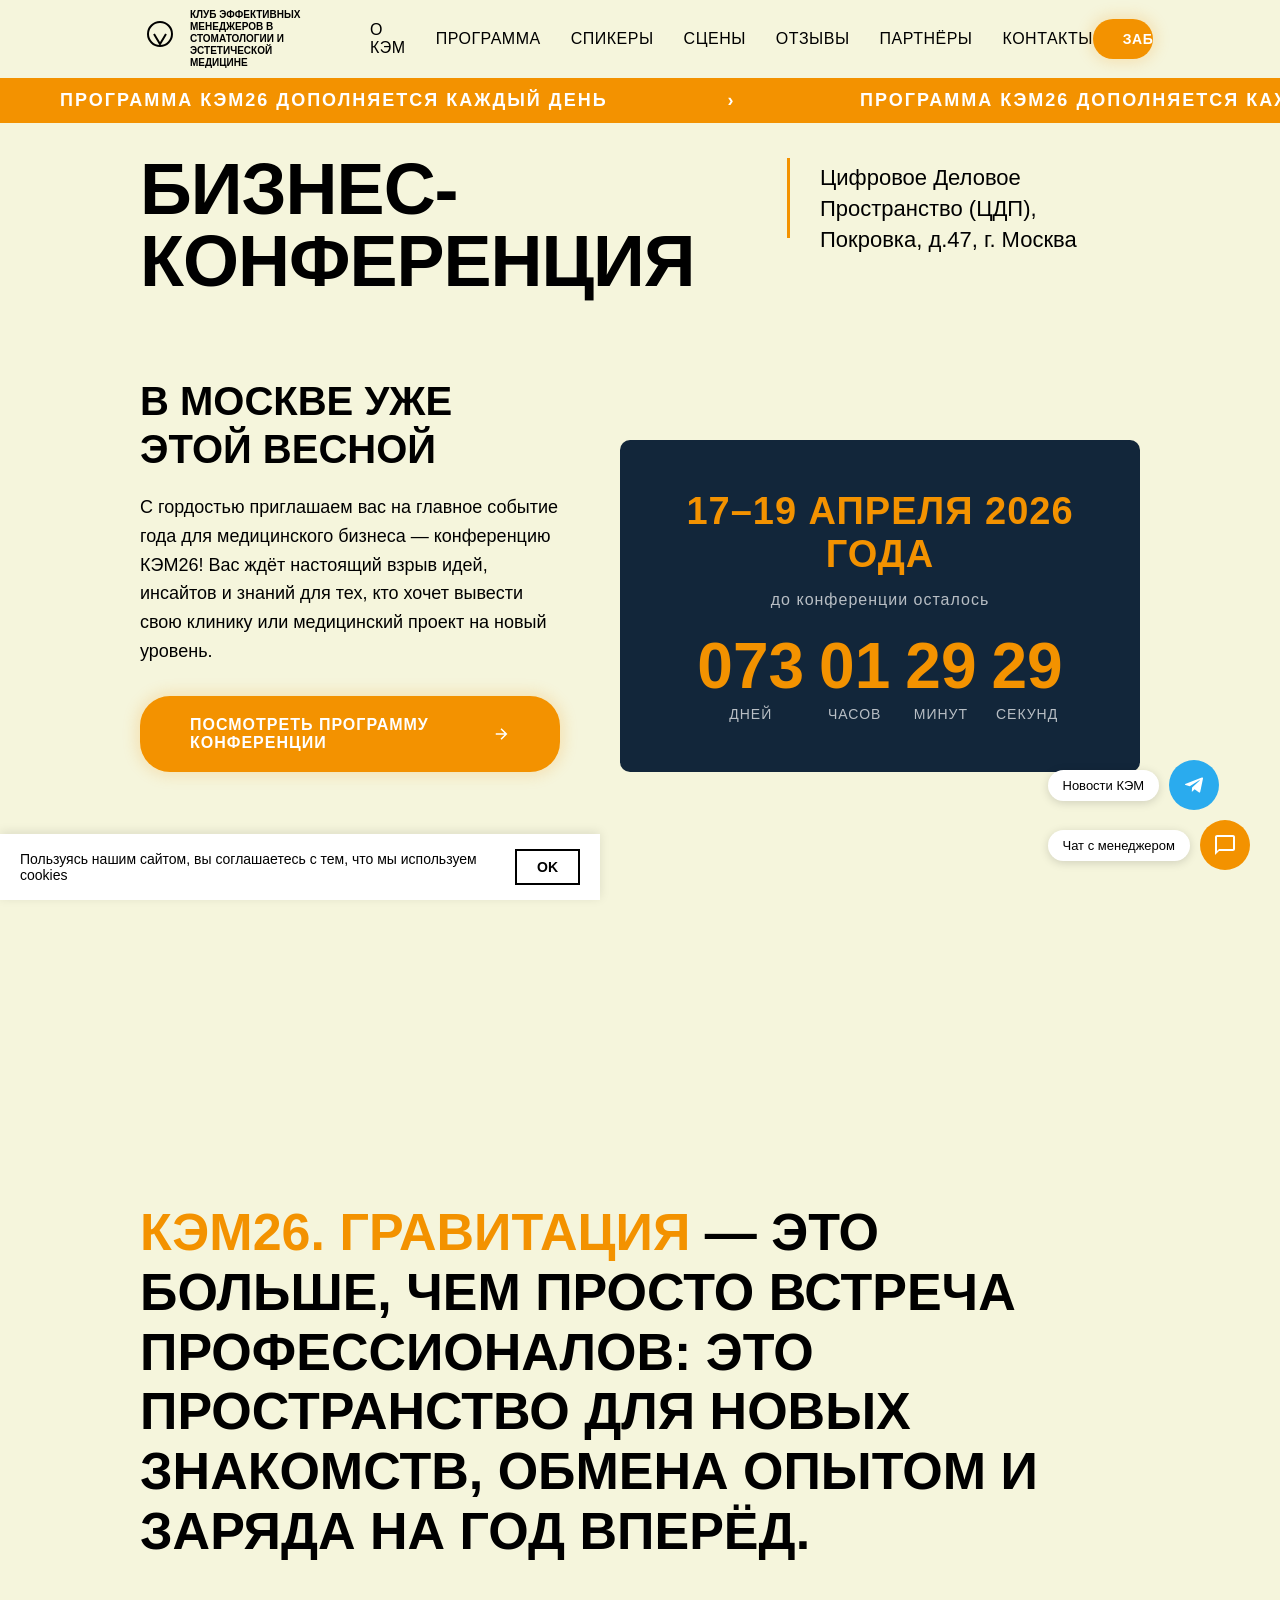
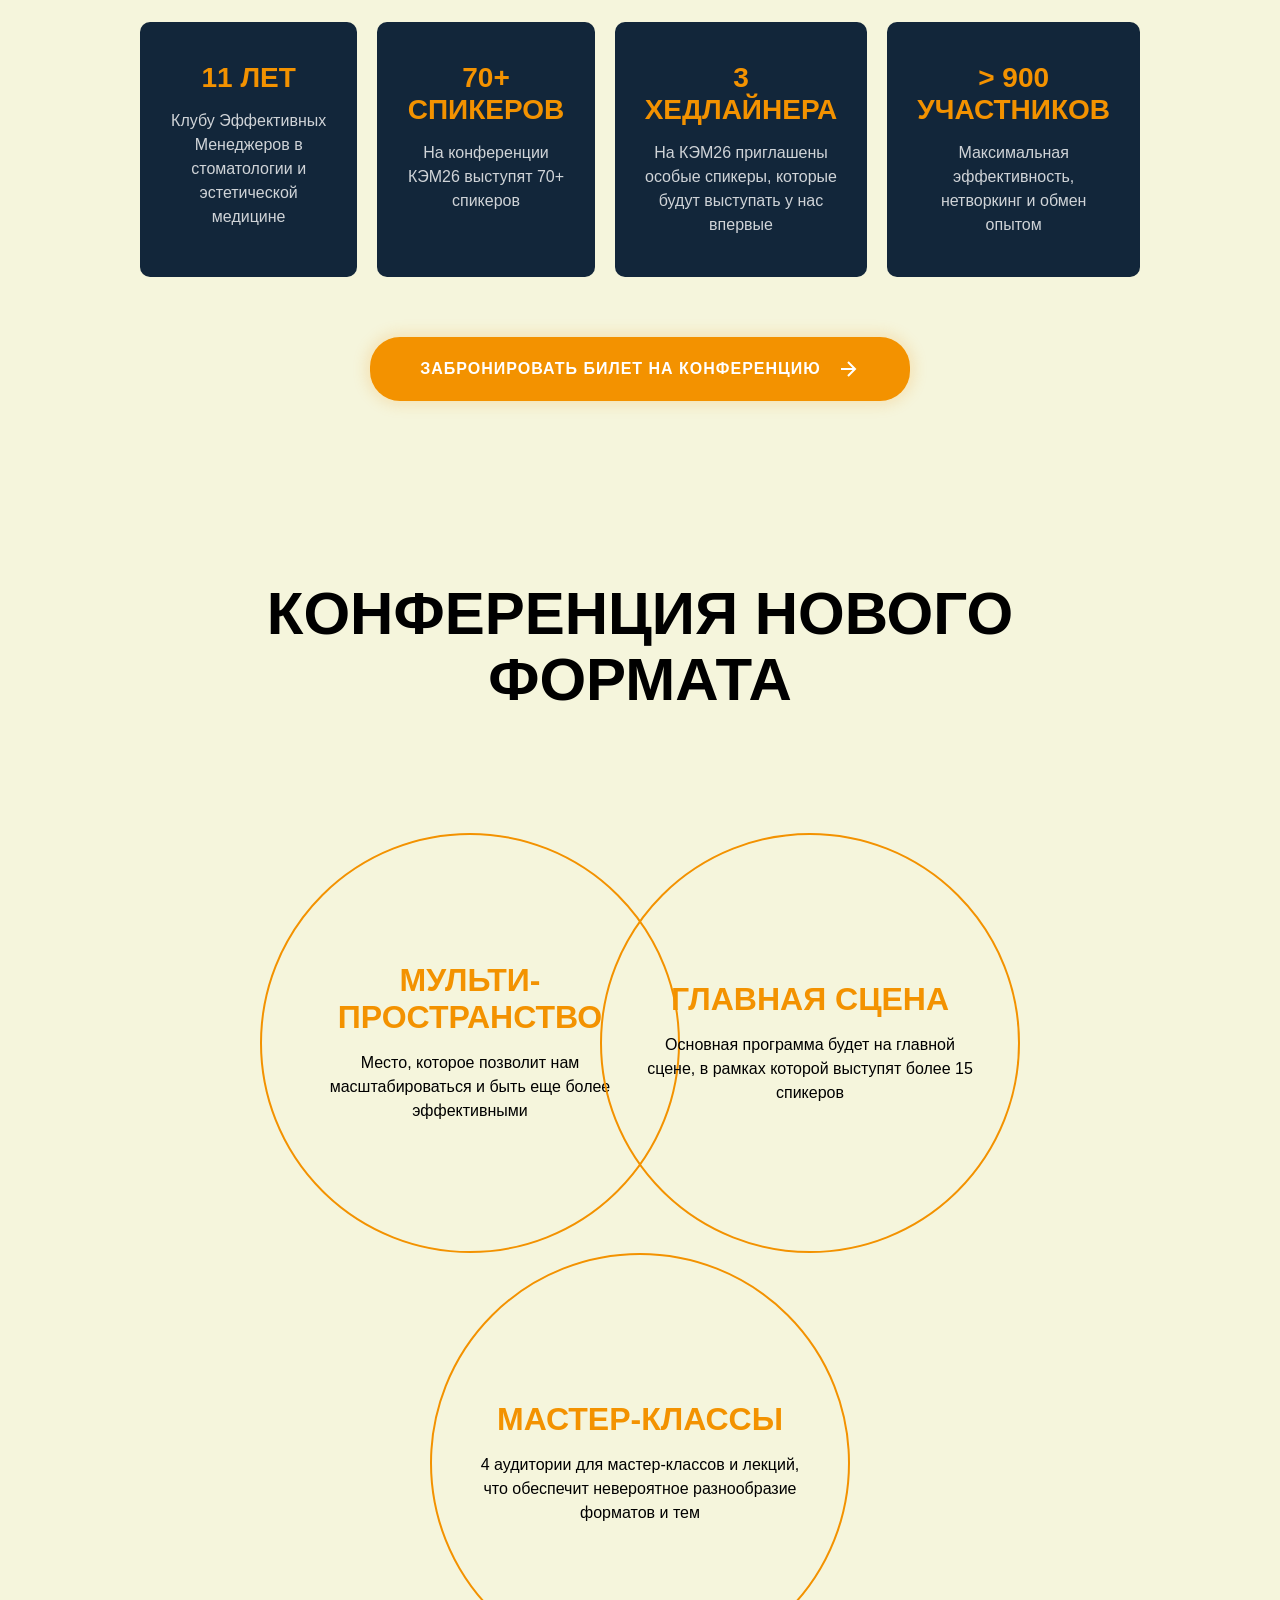
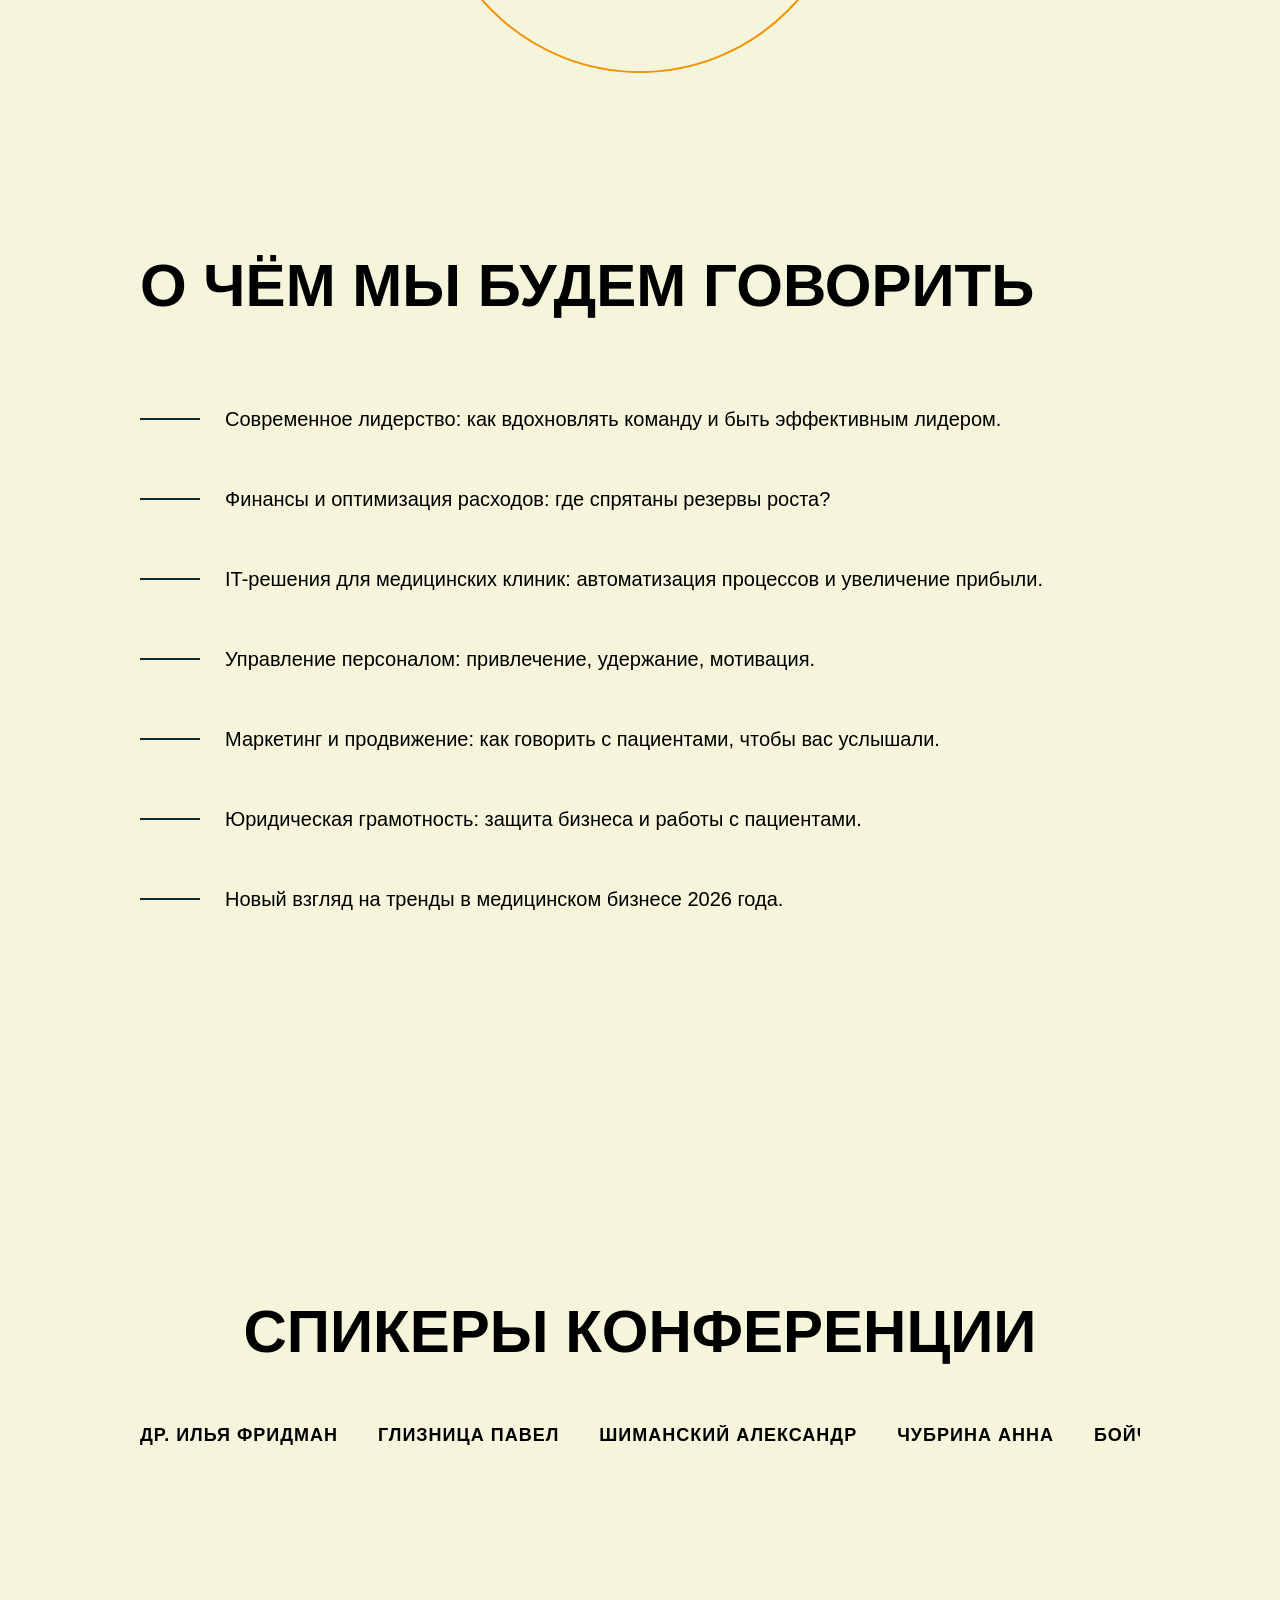
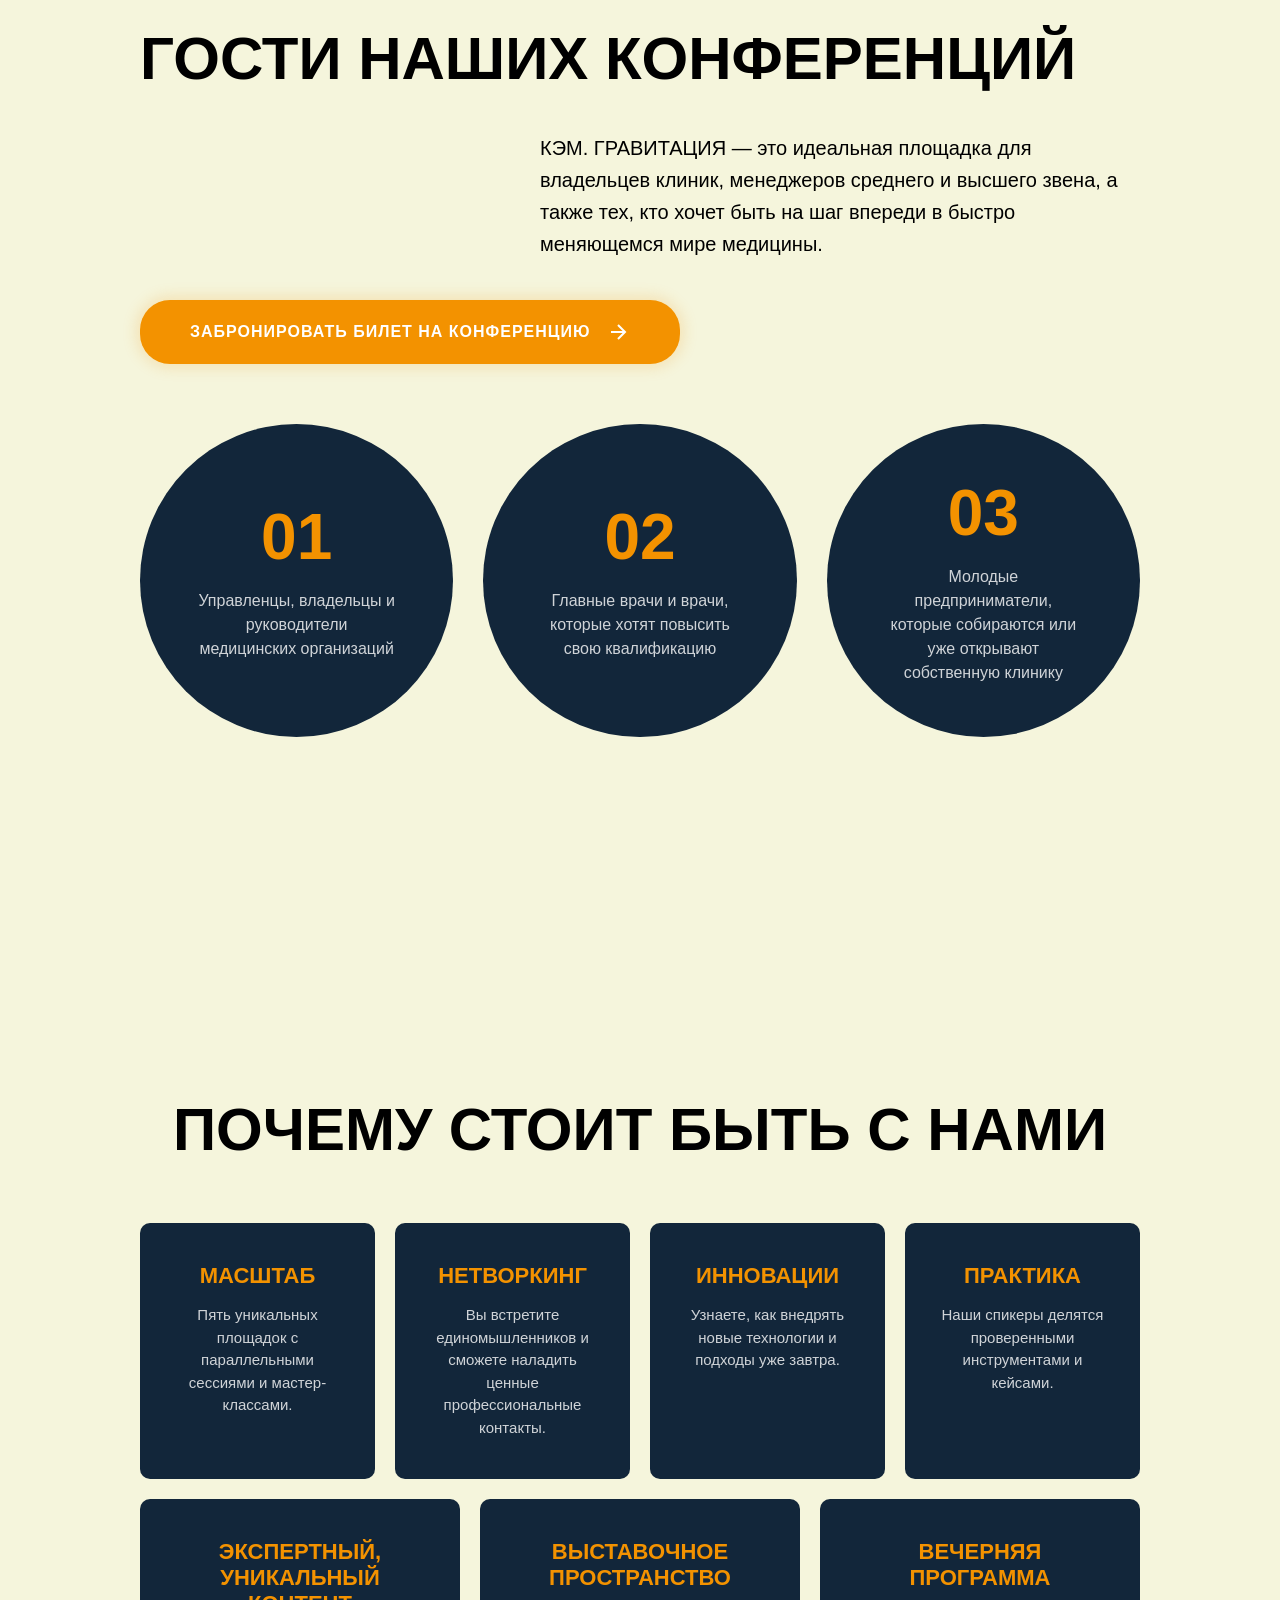
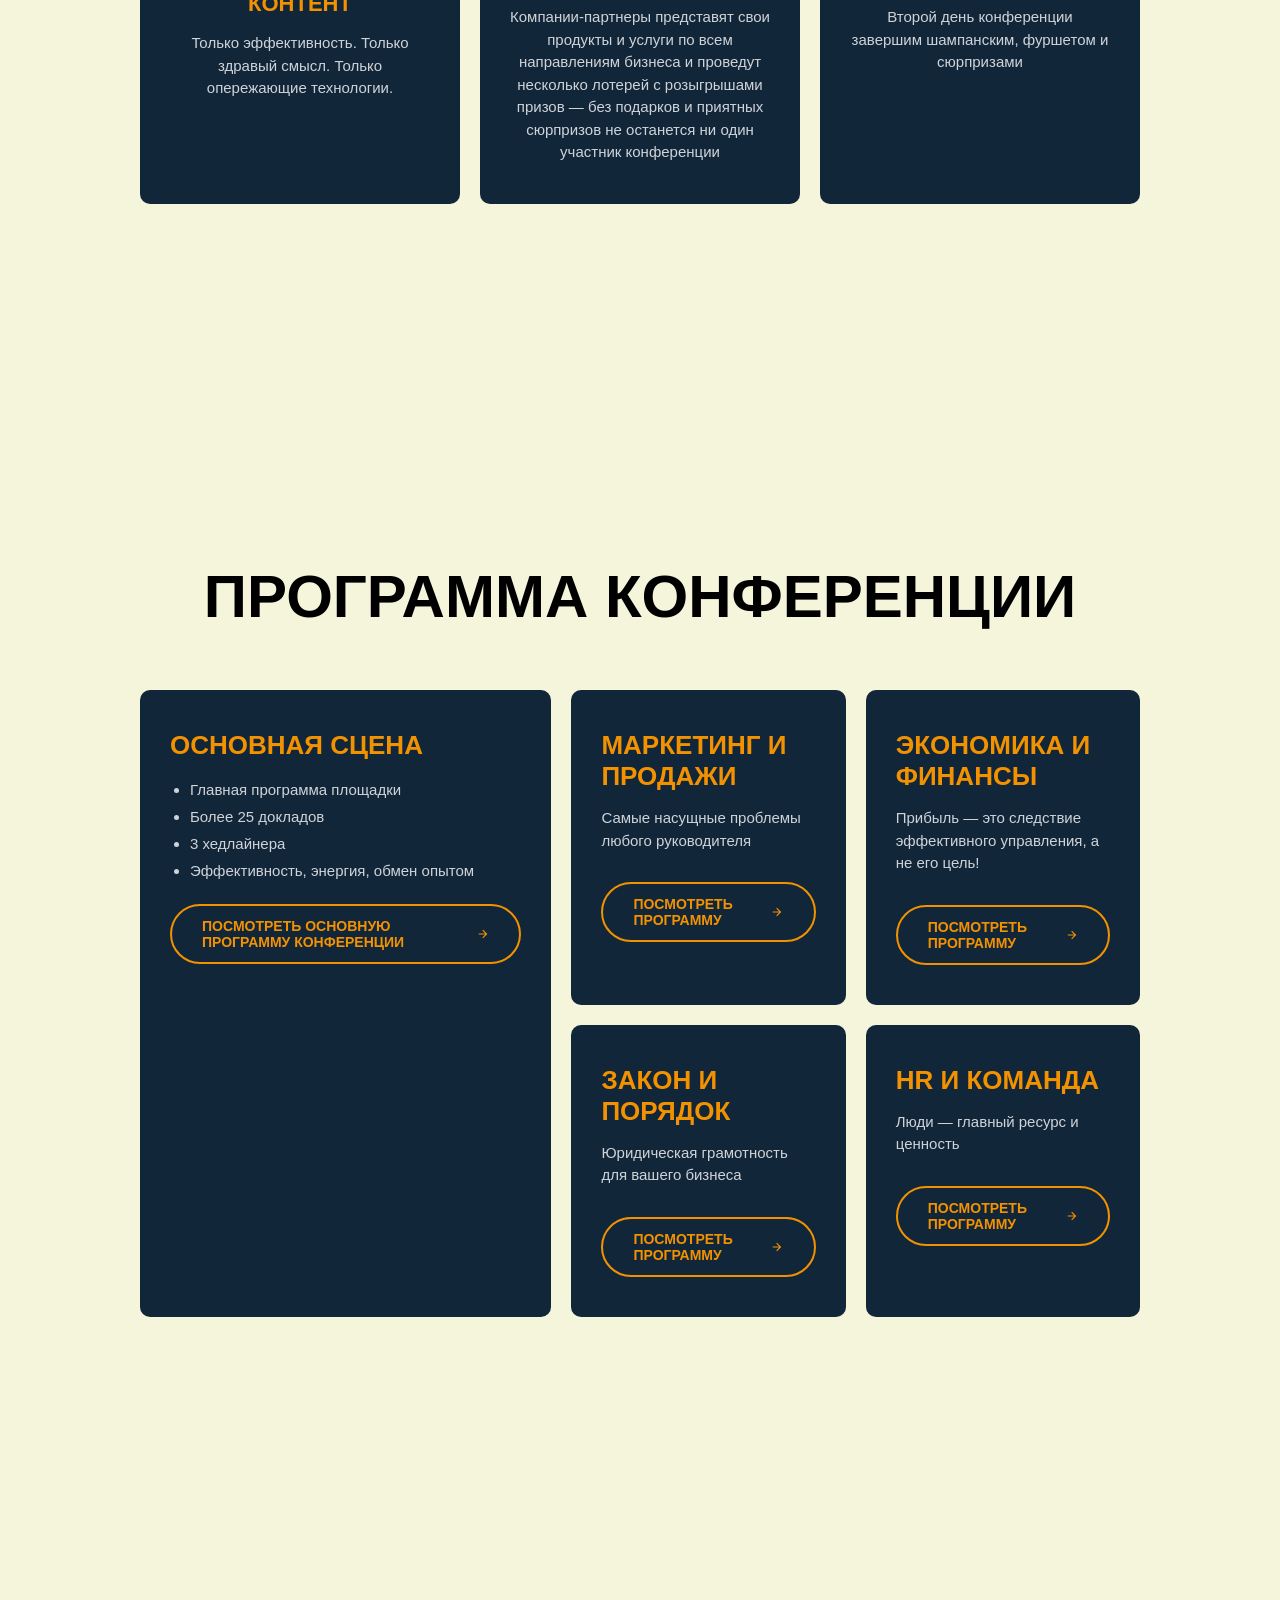
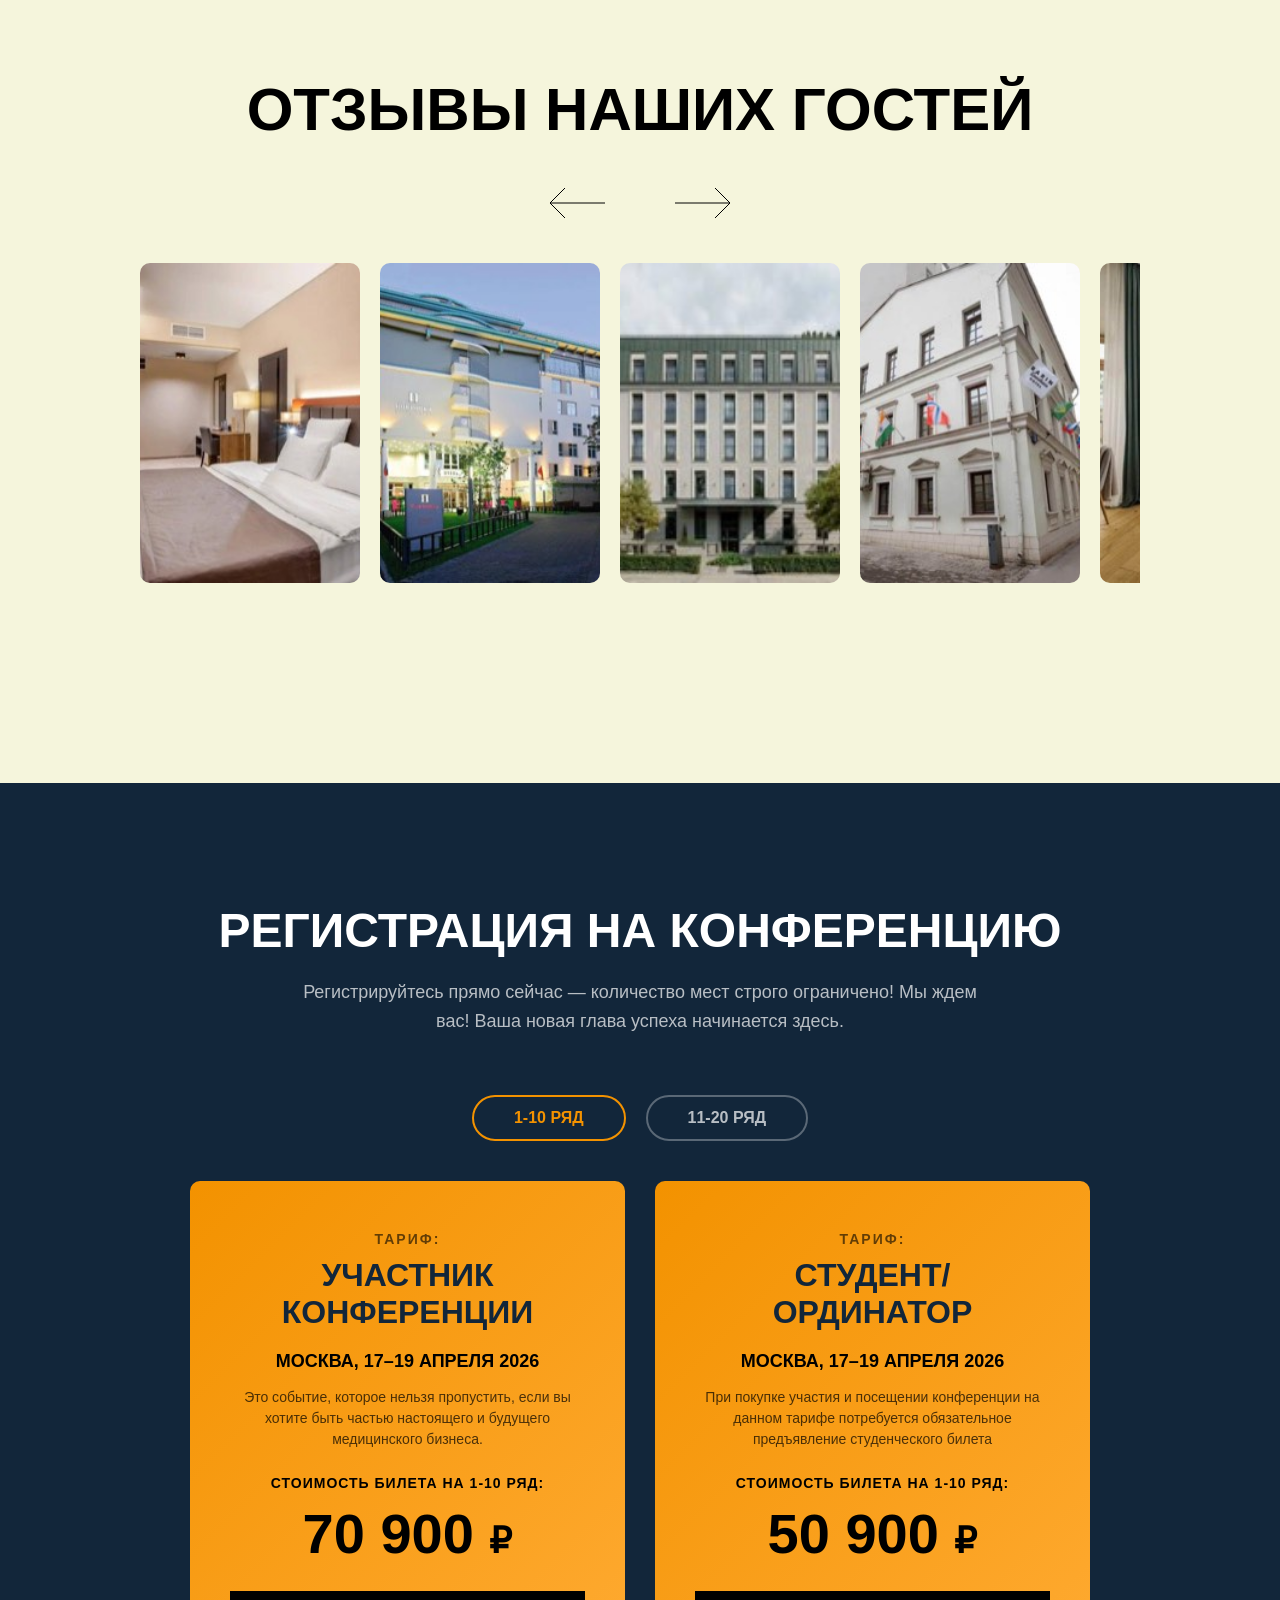
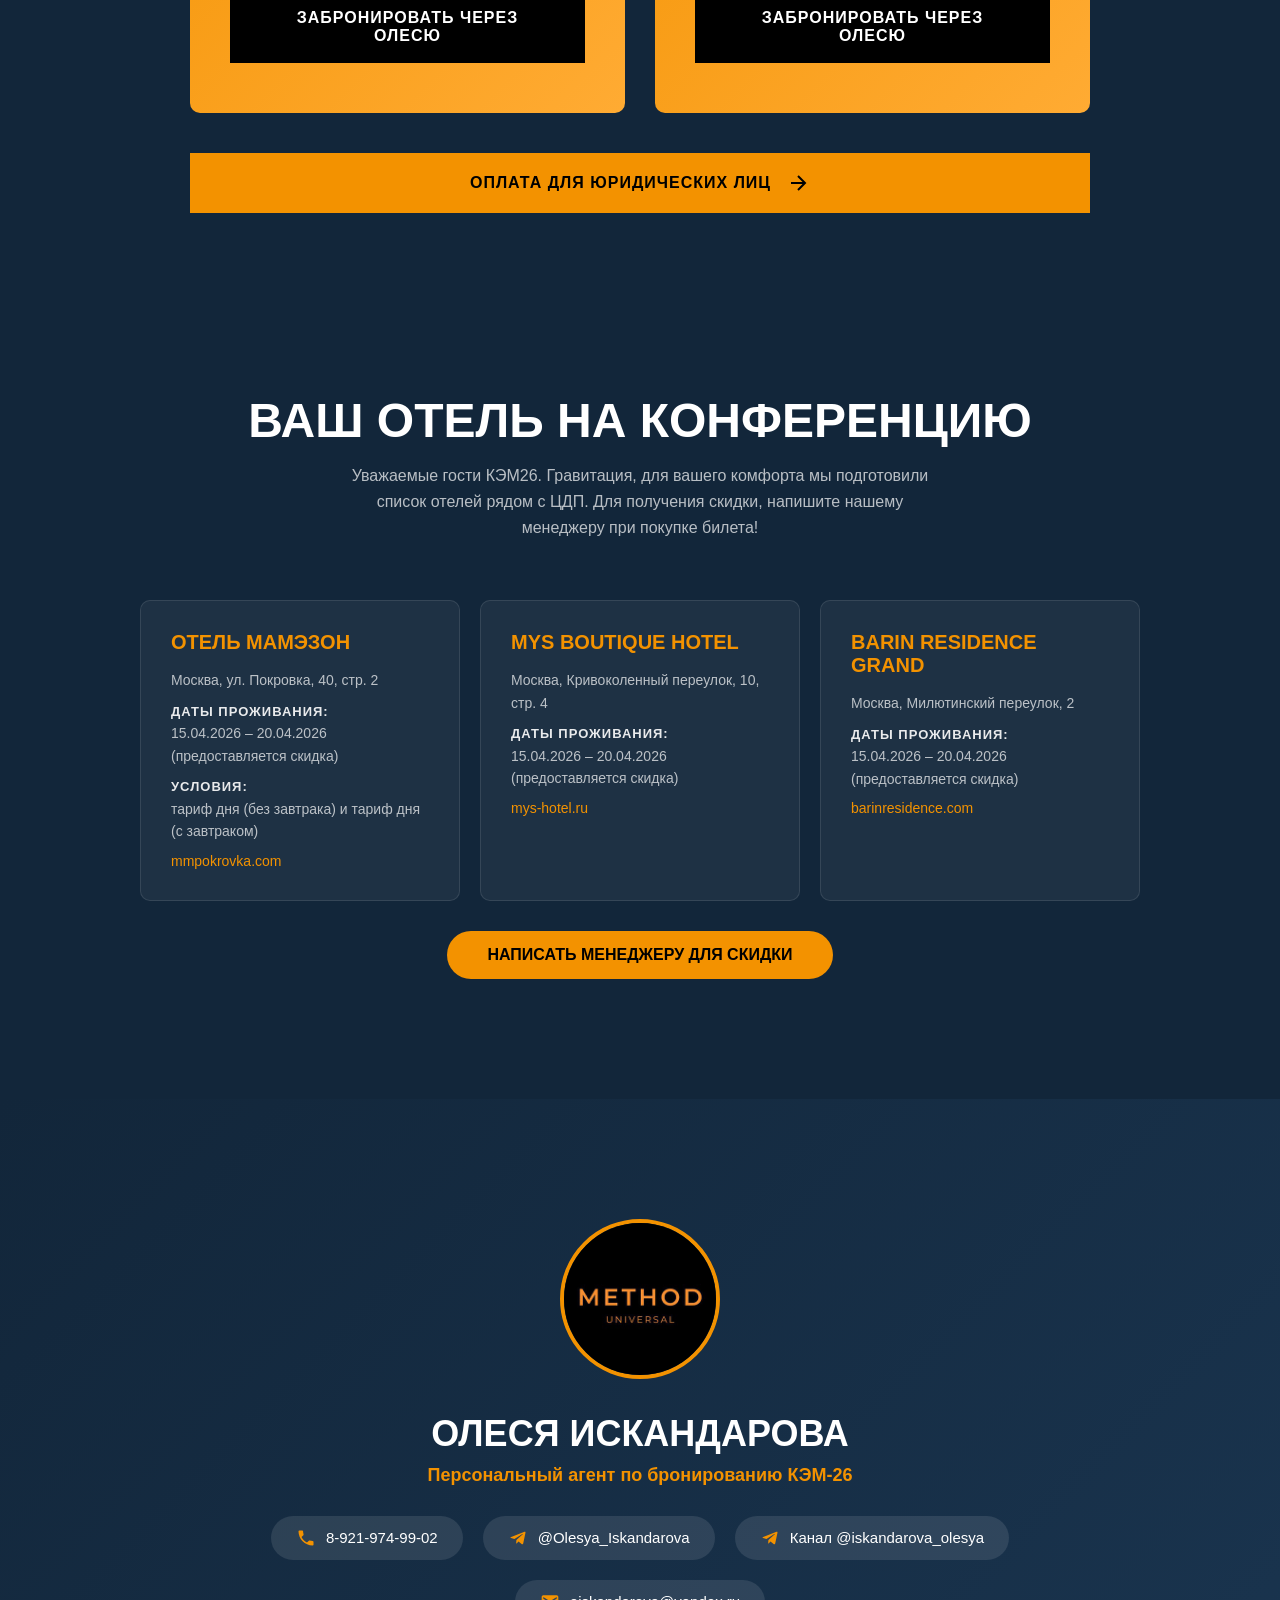
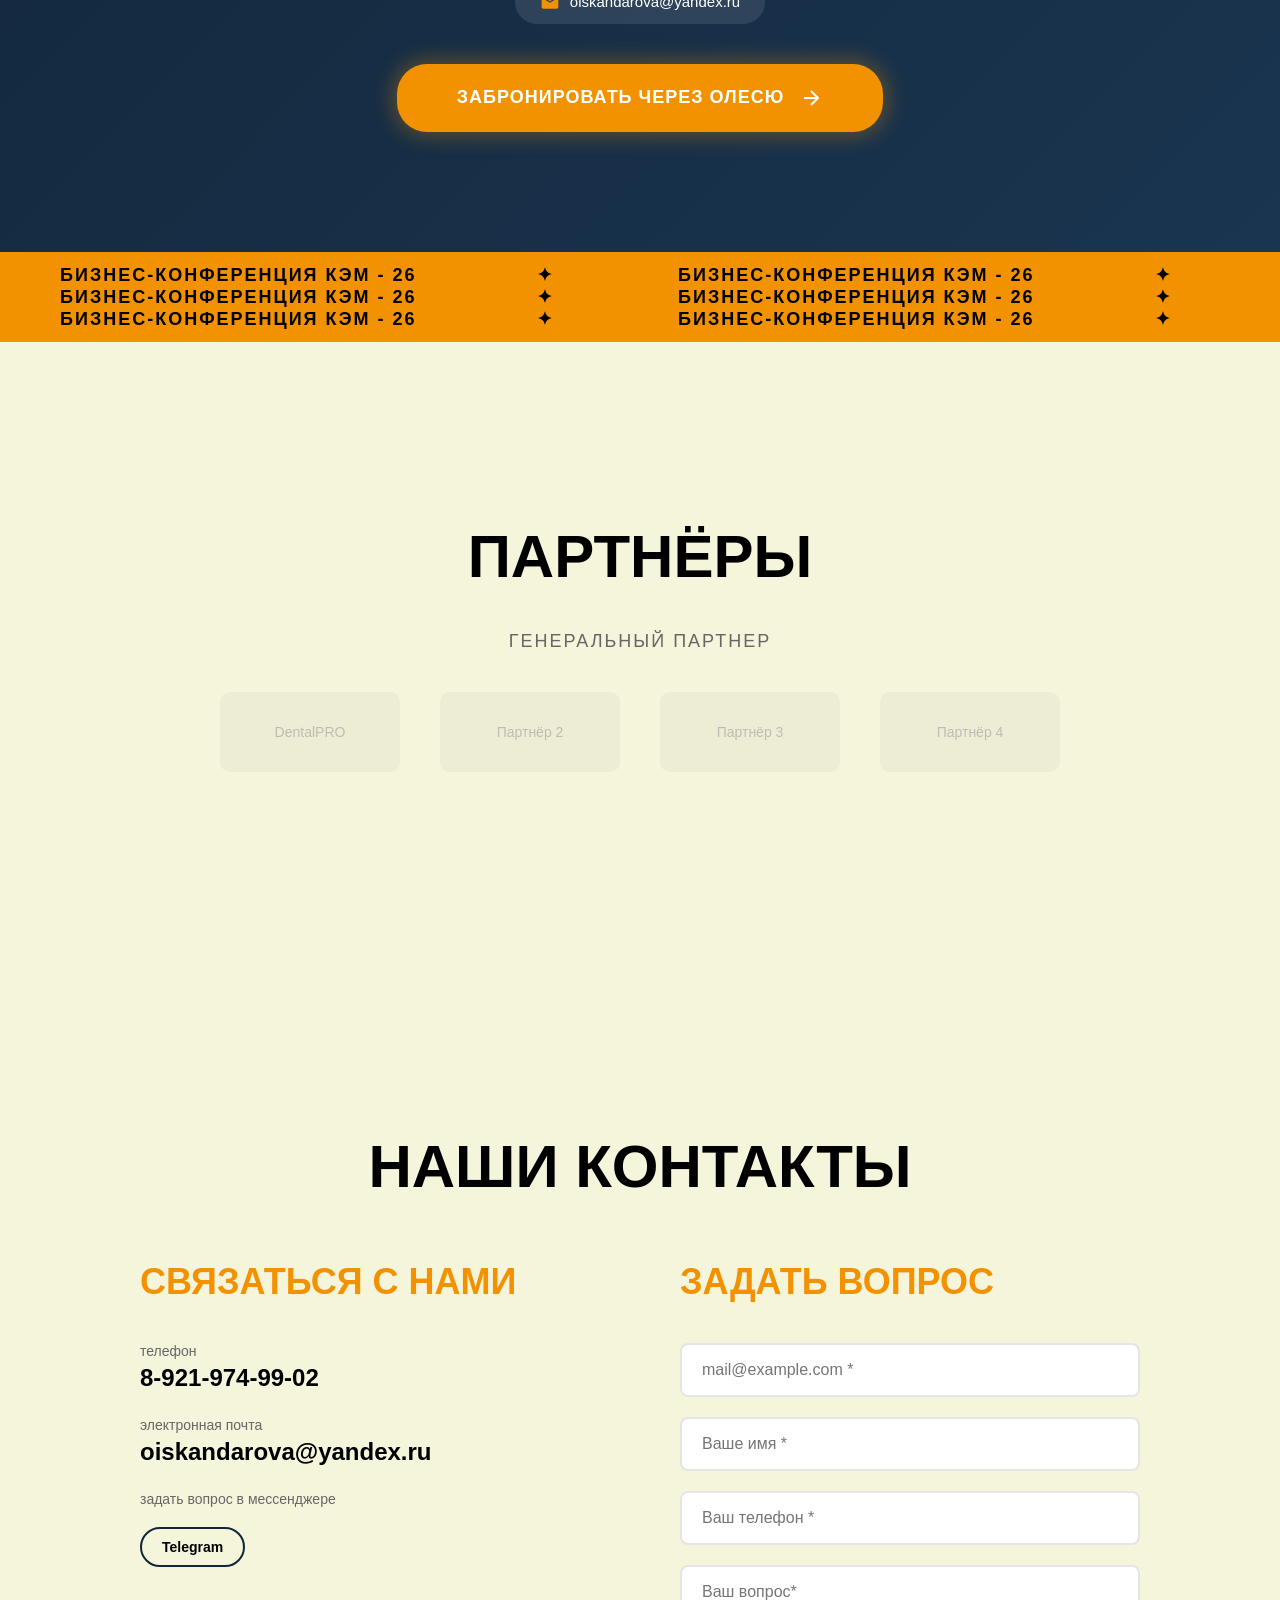
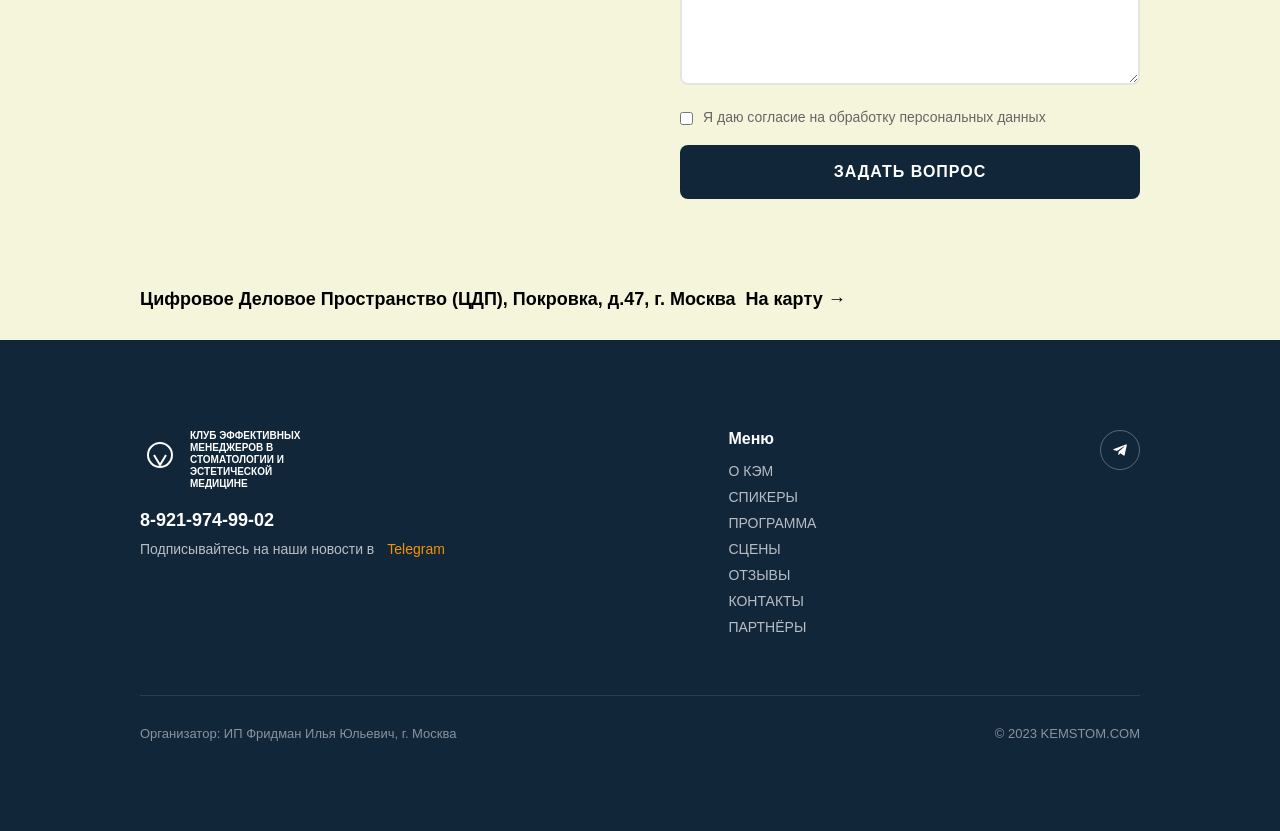
==== commit f2ce49ba: "feat: embed review photos as base64 for fully autonomous HTML Added 6 review photos from original KE" ====
--- a/index.html
+++ b/index.html
@@ -644,12 +644,12 @@
             <svg viewBox="0 0 80 40" fill="none" stroke="#000" stroke-width="1"><path d="M20 20h55M60 5l15 15-15 15"/></svg>
         </div>
         <div class="reviews-grid">
-            <div class="review-card"><div class="play-icon"><svg viewBox="0 0 24 24"><polygon points="8,5 19,12 8,19"/></svg></div></div>
-            <div class="review-card"><div class="play-icon"><svg viewBox="0 0 24 24"><polygon points="8,5 19,12 8,19"/></svg></div></div>
-            <div class="review-card"><div class="play-icon"><svg viewBox="0 0 24 24"><polygon points="8,5 19,12 8,19"/></svg></div></div>
-            <div class="review-card"><div class="play-icon"><svg viewBox="0 0 24 24"><polygon points="8,5 19,12 8,19"/></svg></div></div>
-            <div class="review-card"><div class="play-icon"><svg viewBox="0 0 24 24"><polygon points="8,5 19,12 8,19"/></svg></div></div>
-            <div class="review-card"><div class="play-icon"><svg viewBox="0 0 24 24"><polygon points="8,5 19,12 8,19"/></svg></div></div>
+            <div class="review-card" style="background-image:url([data-uri]);background-size:cover;background-position:center;"></div>
+            <div class="review-card" style="background-image:url([data-uri]);background-size:cover;background-position:center;"></div>
+            <div class="review-card" style="background-image:url([data-uri]);background-size:cover;background-position:center;"></div>
+            <div class="review-card" style="background-image:url([data-uri]);background-size:cover;background-position:center;"></div>
+            <div class="review-card" style="background-image:url([data-uri]);background-size:cover;background-position:center;"></div>
+            <div class="review-card" style="background-image:url([data-uri]);background-size:cover;background-position:center;"></div>
         </div>
     </section>
 
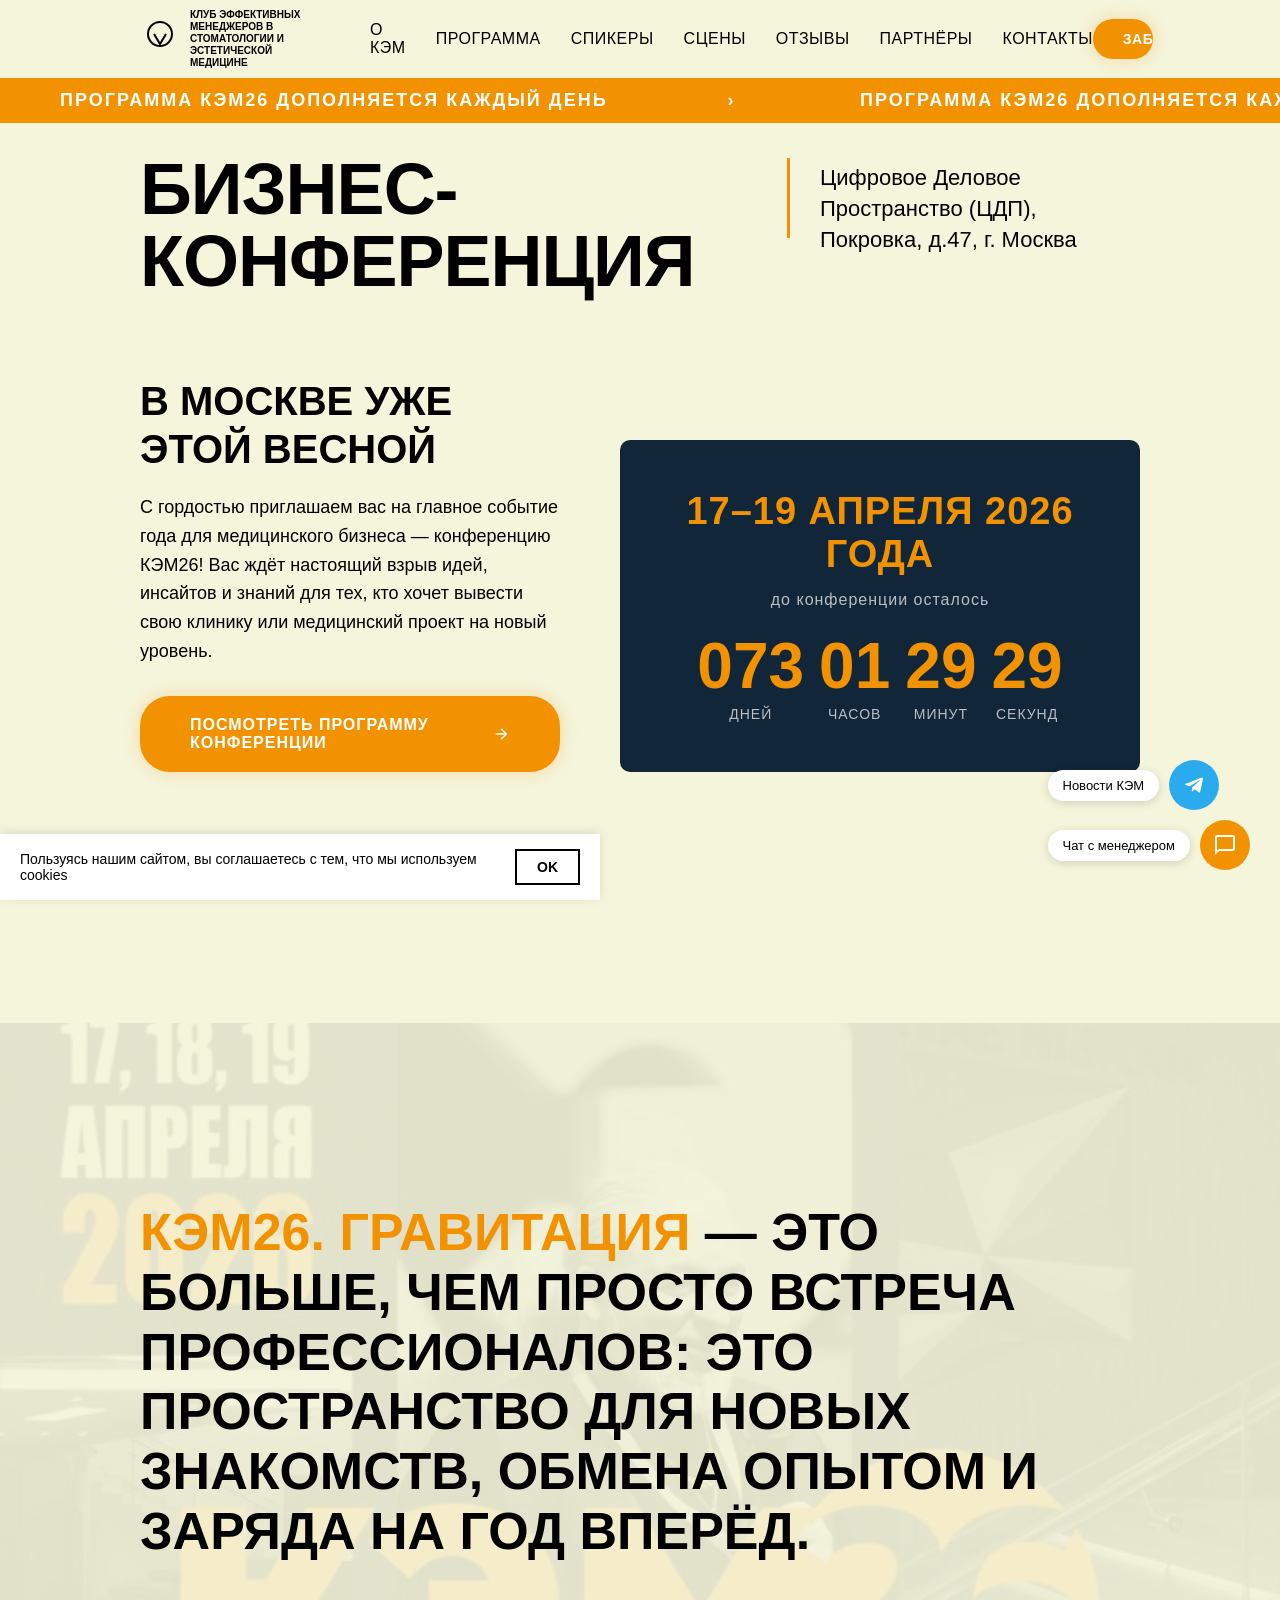
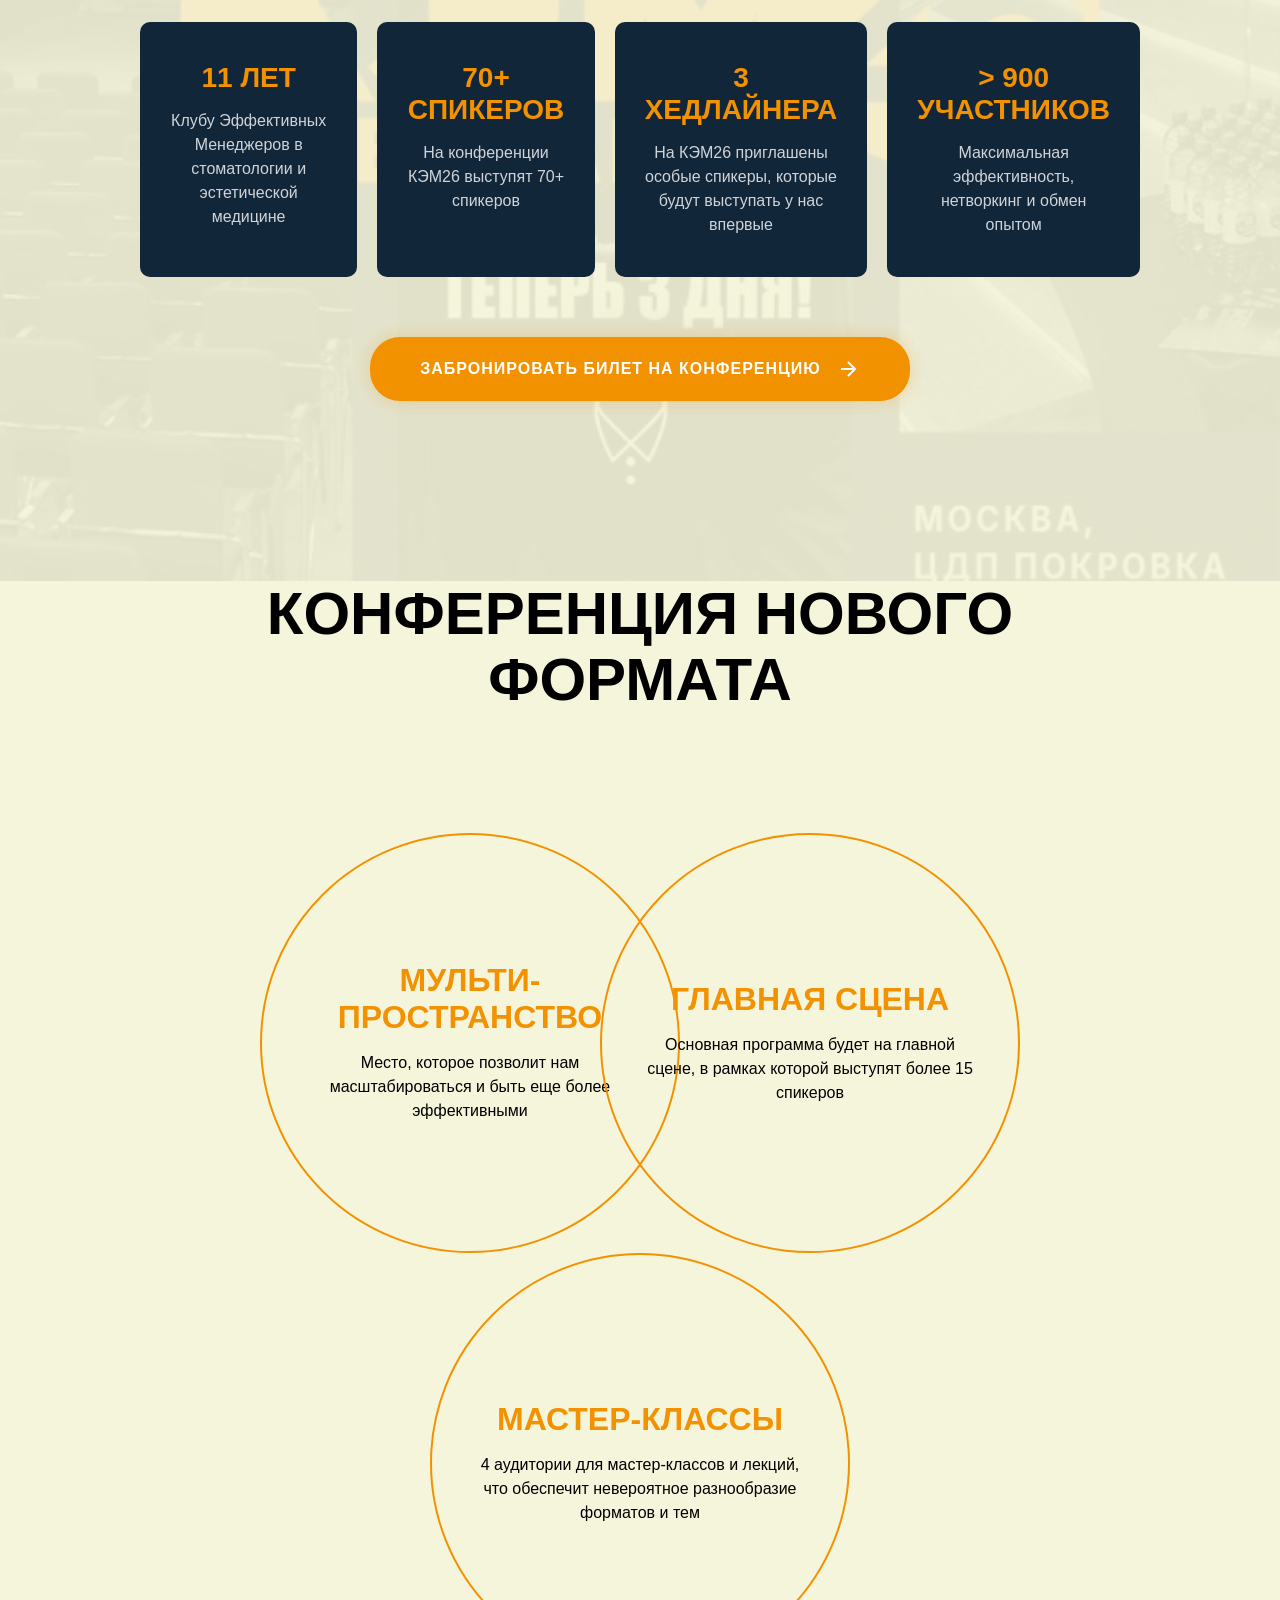
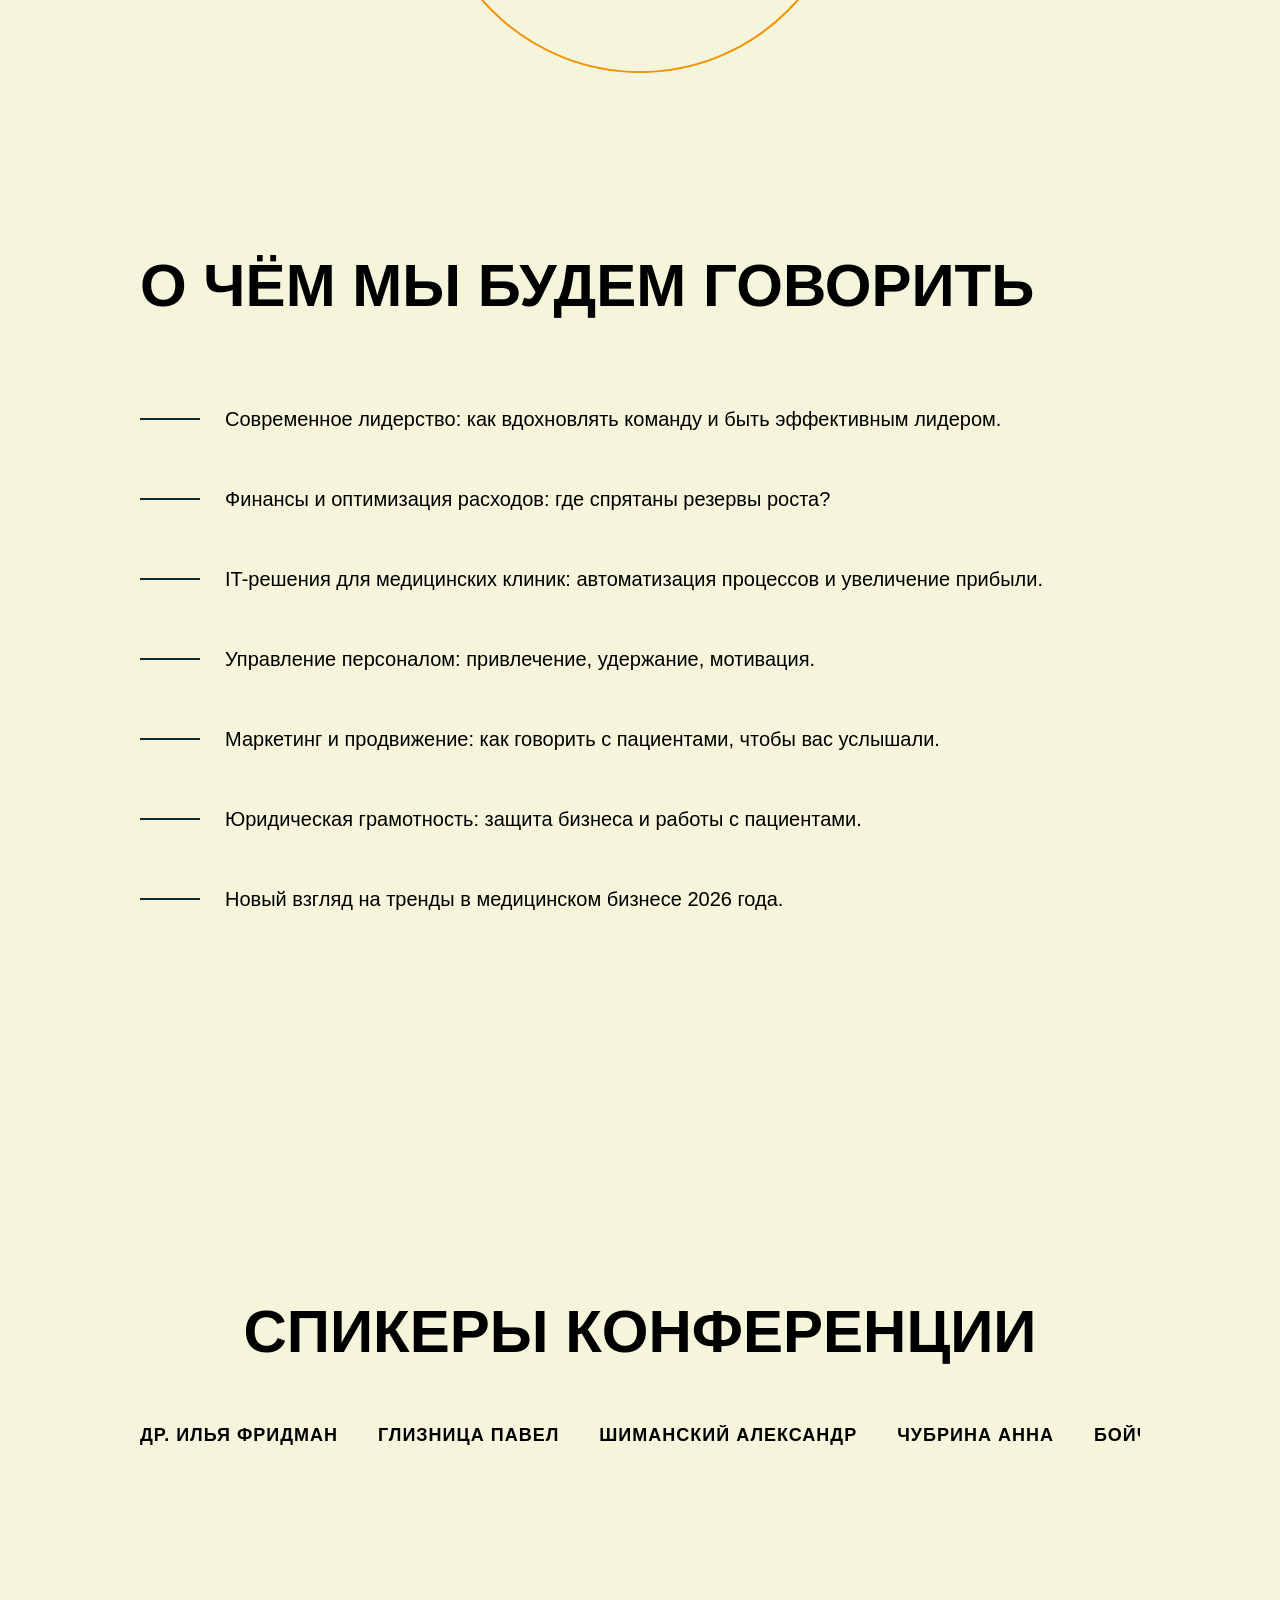
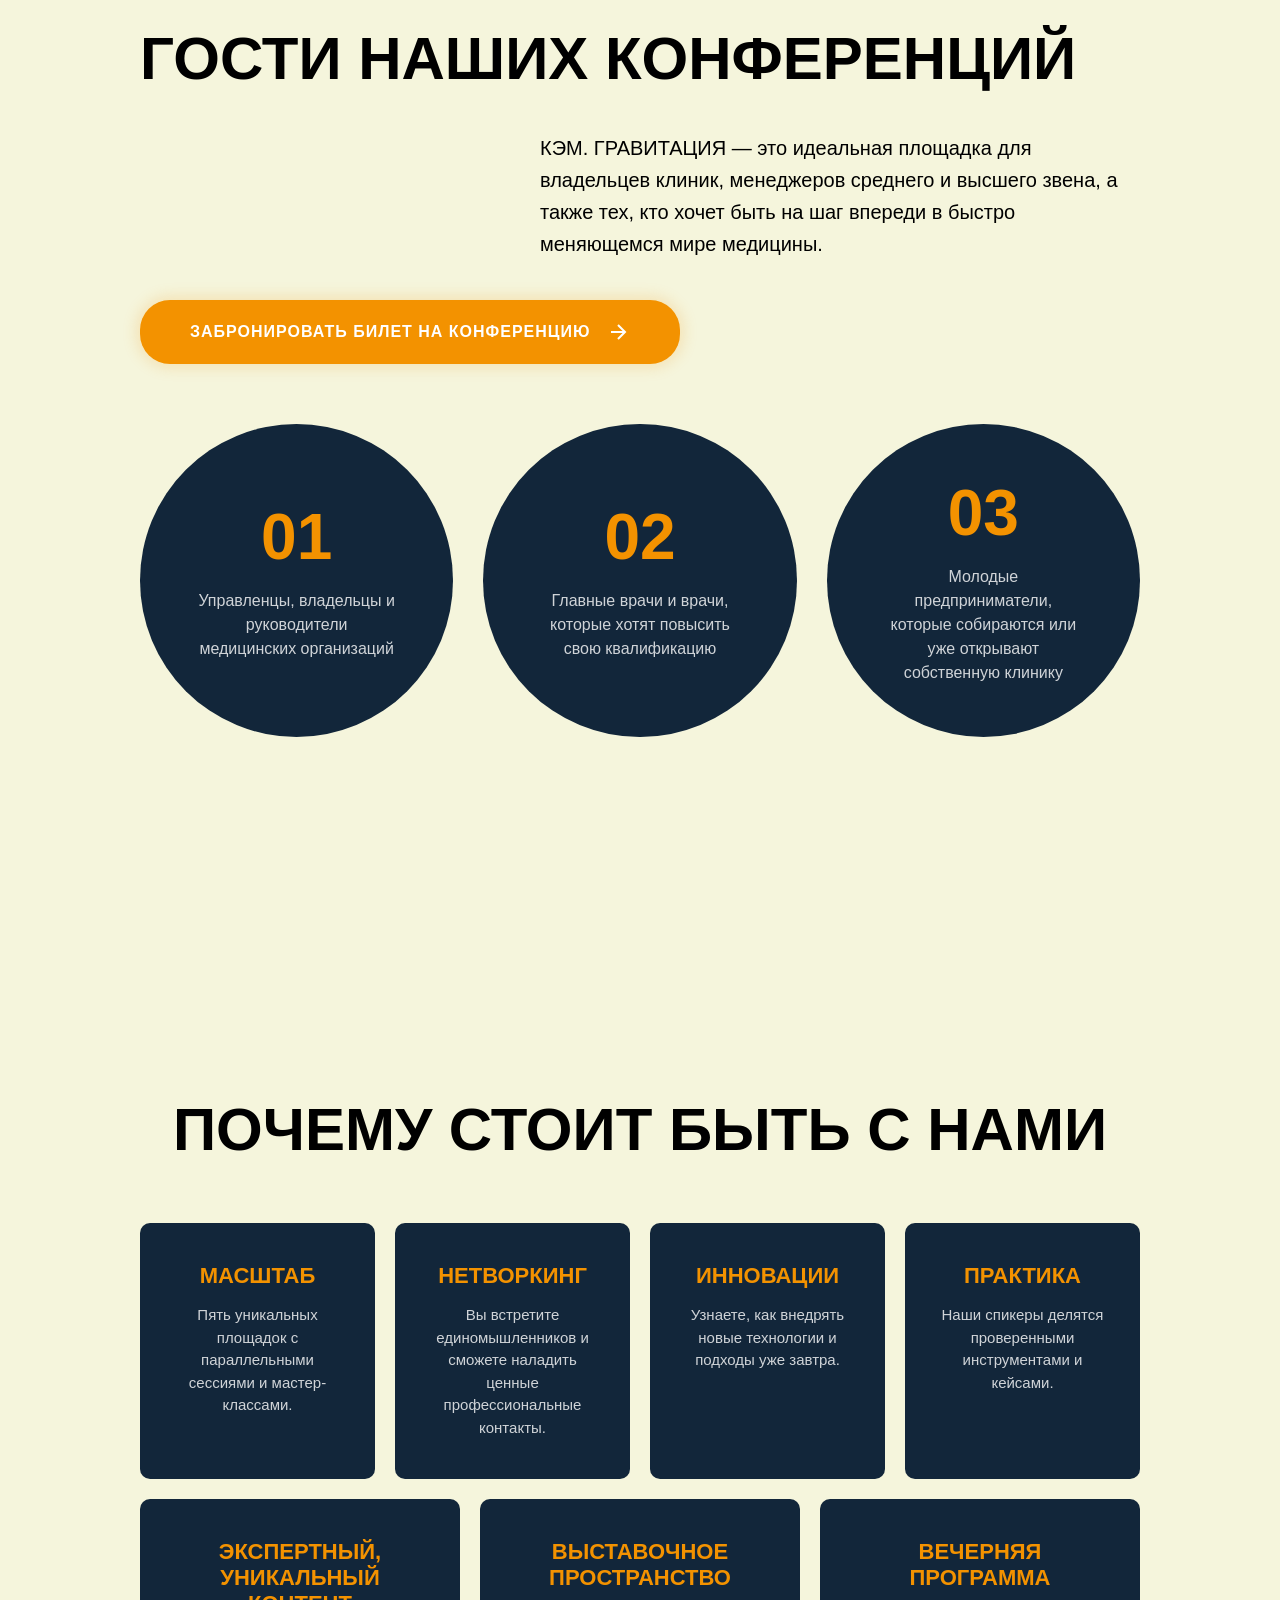
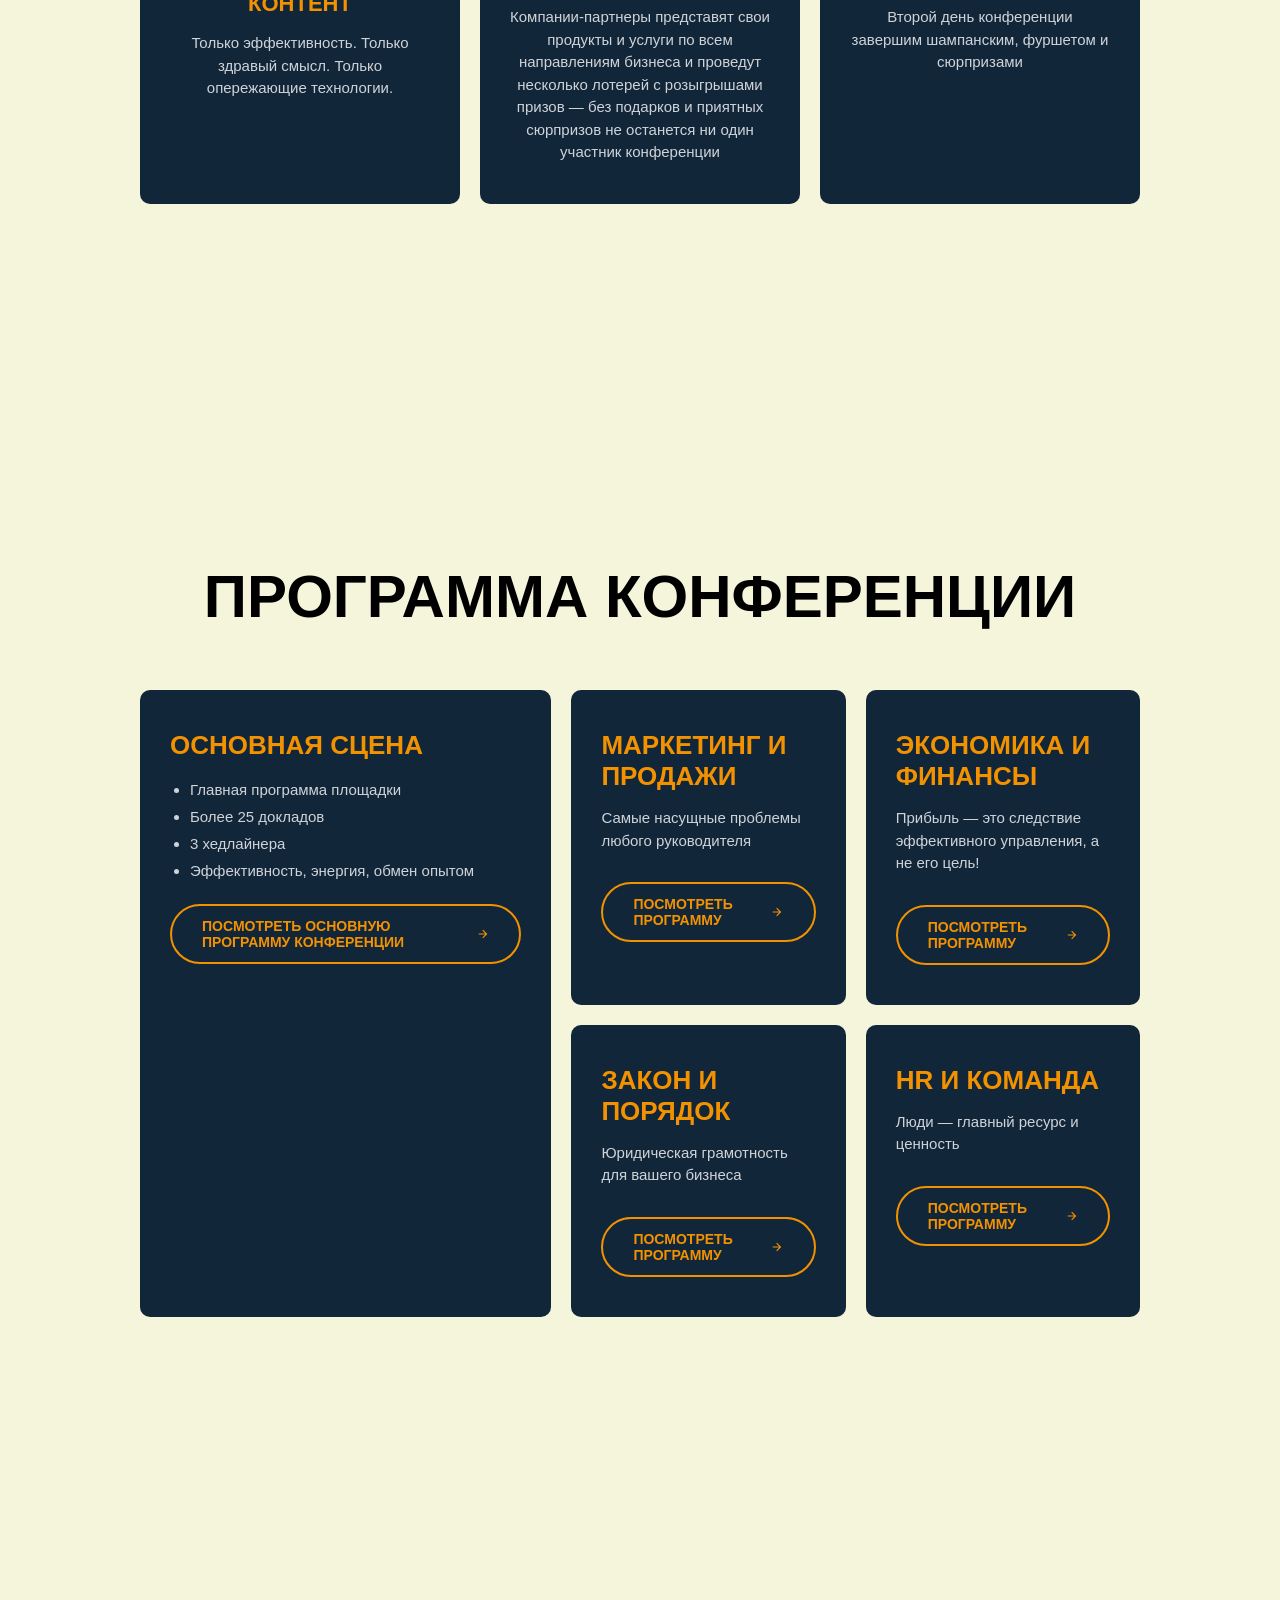
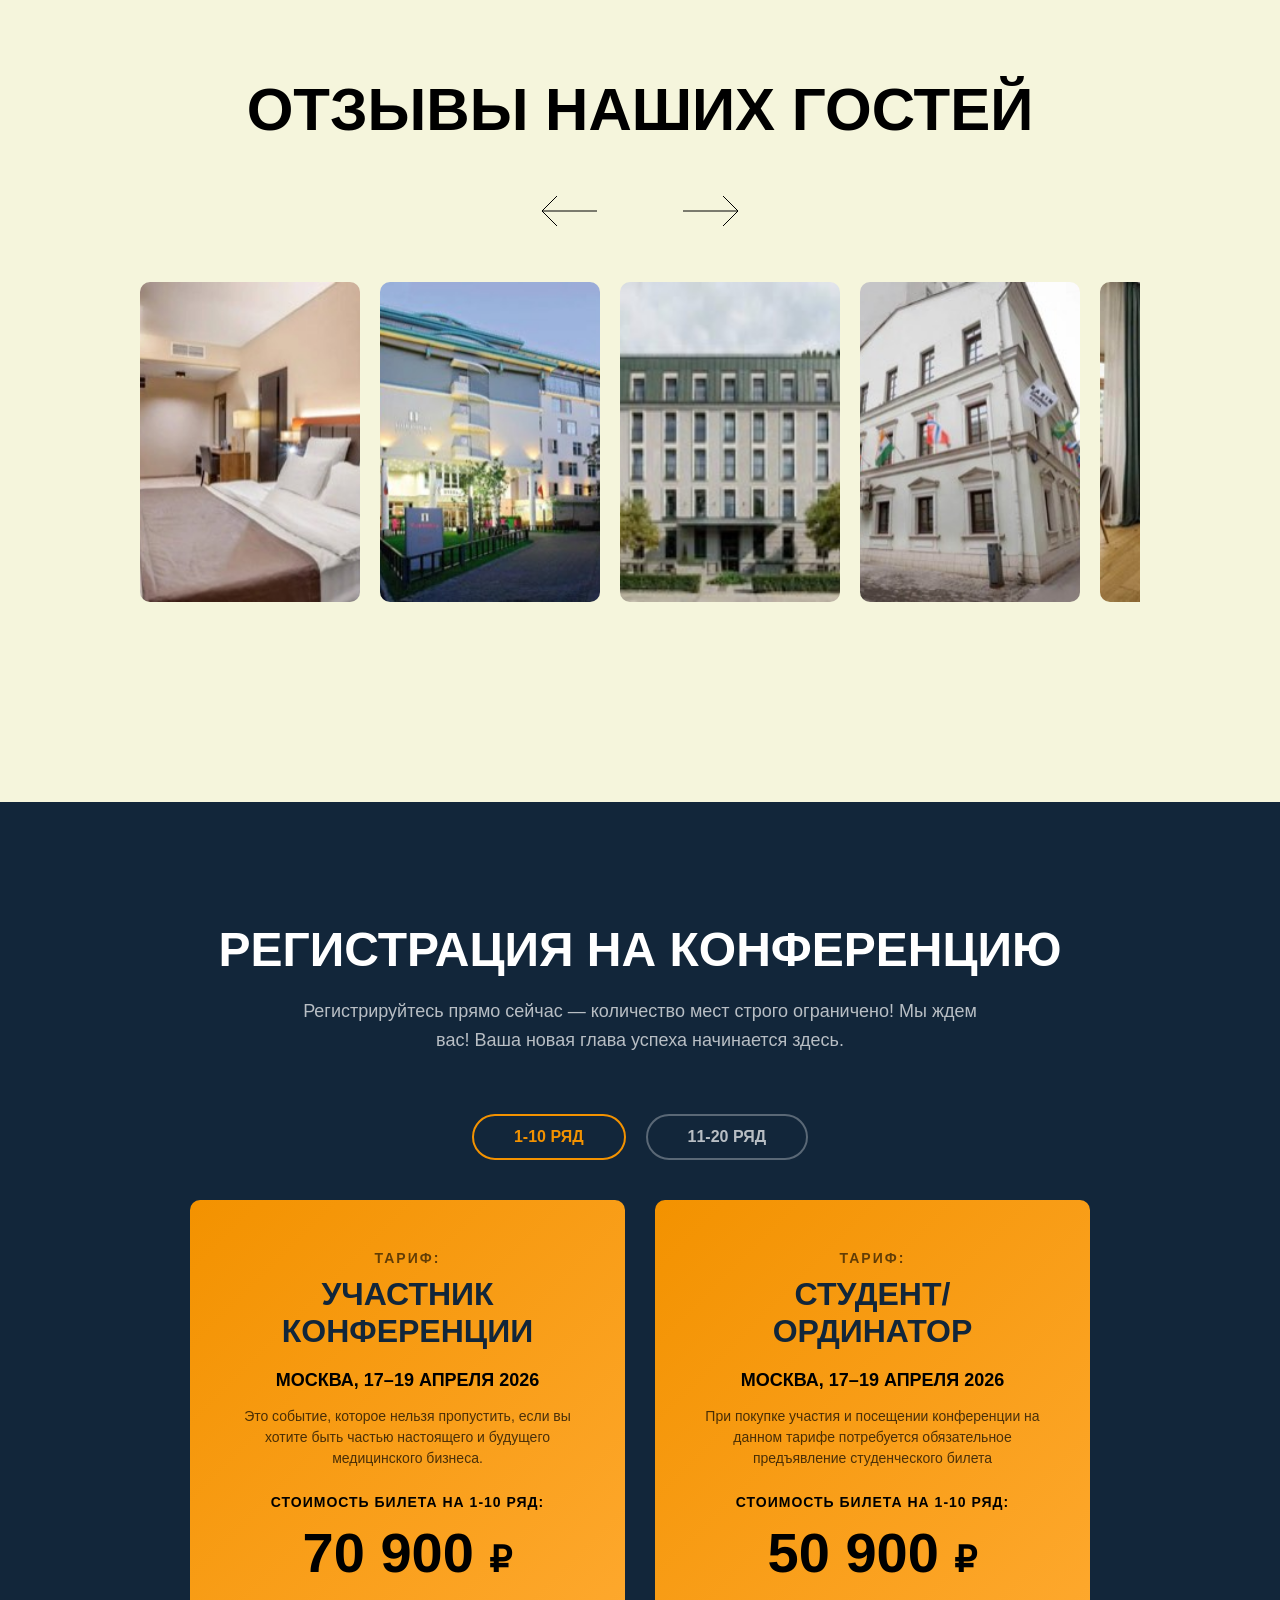
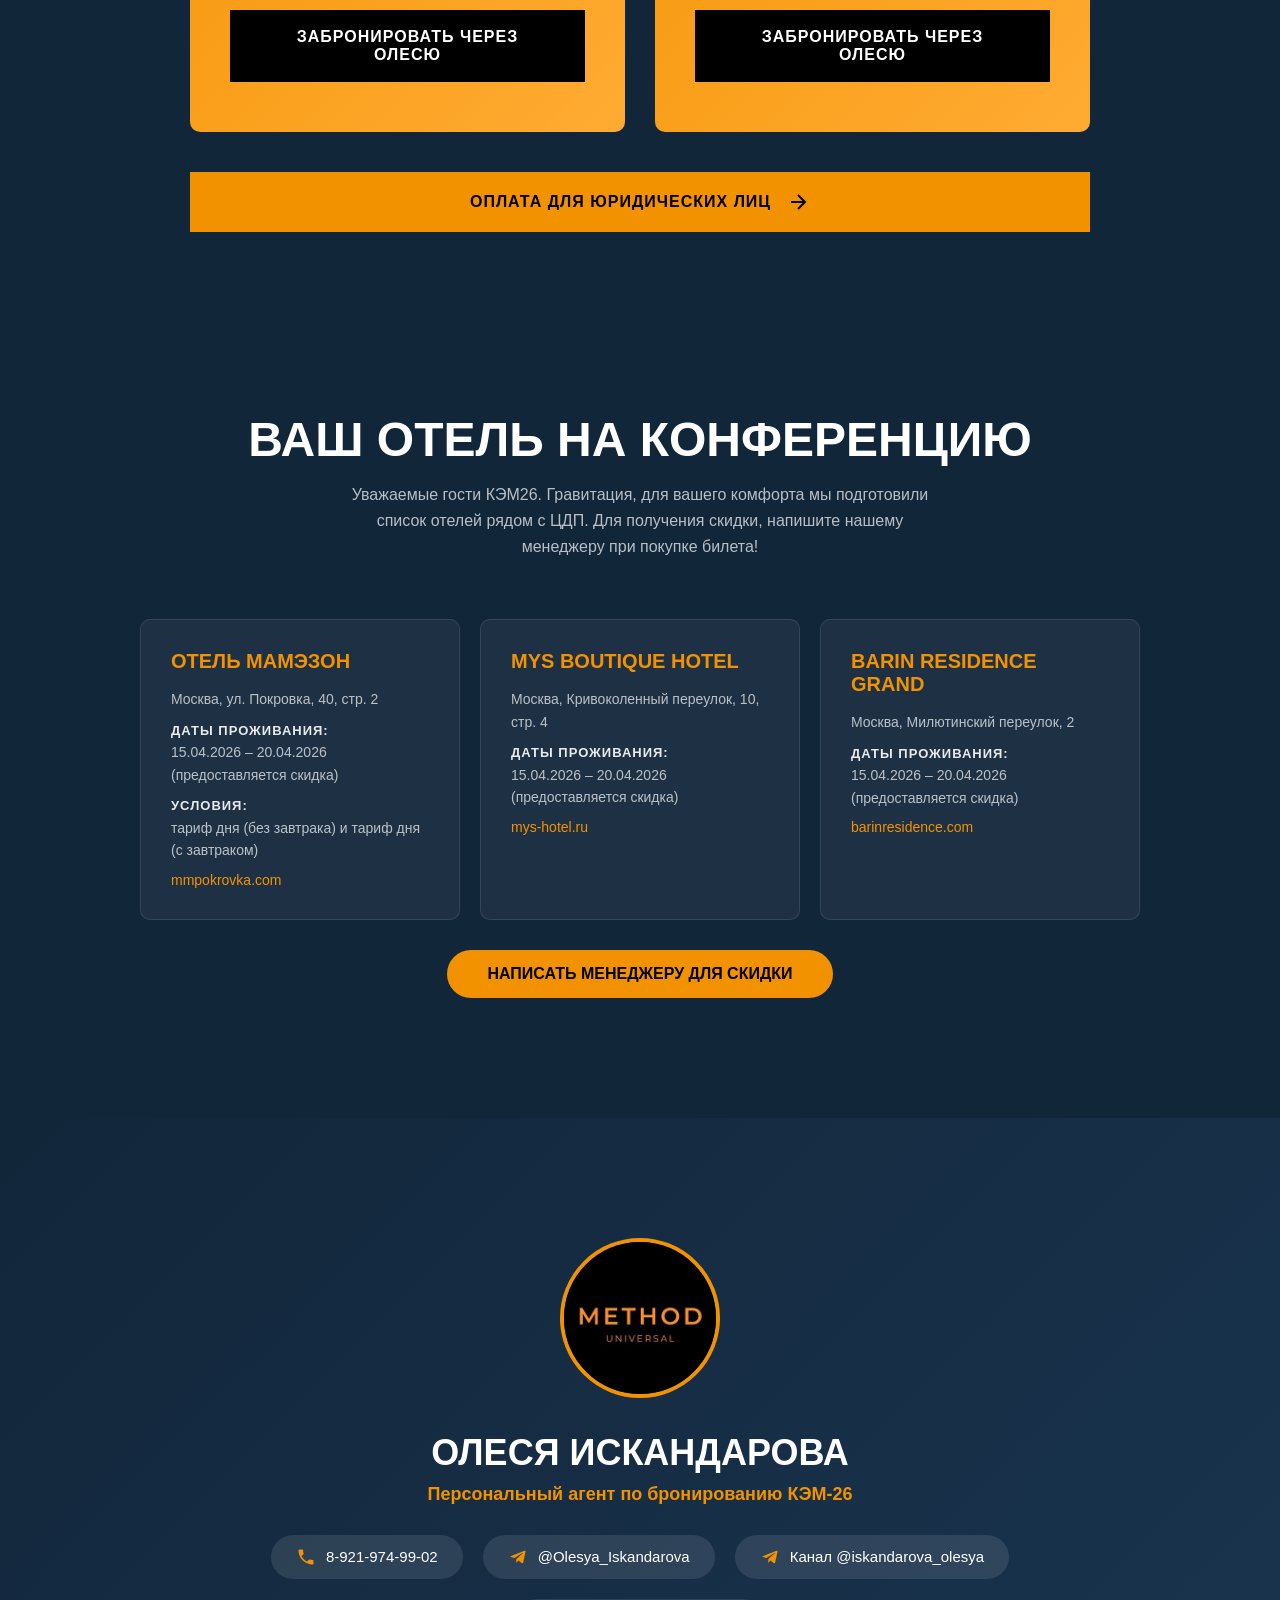
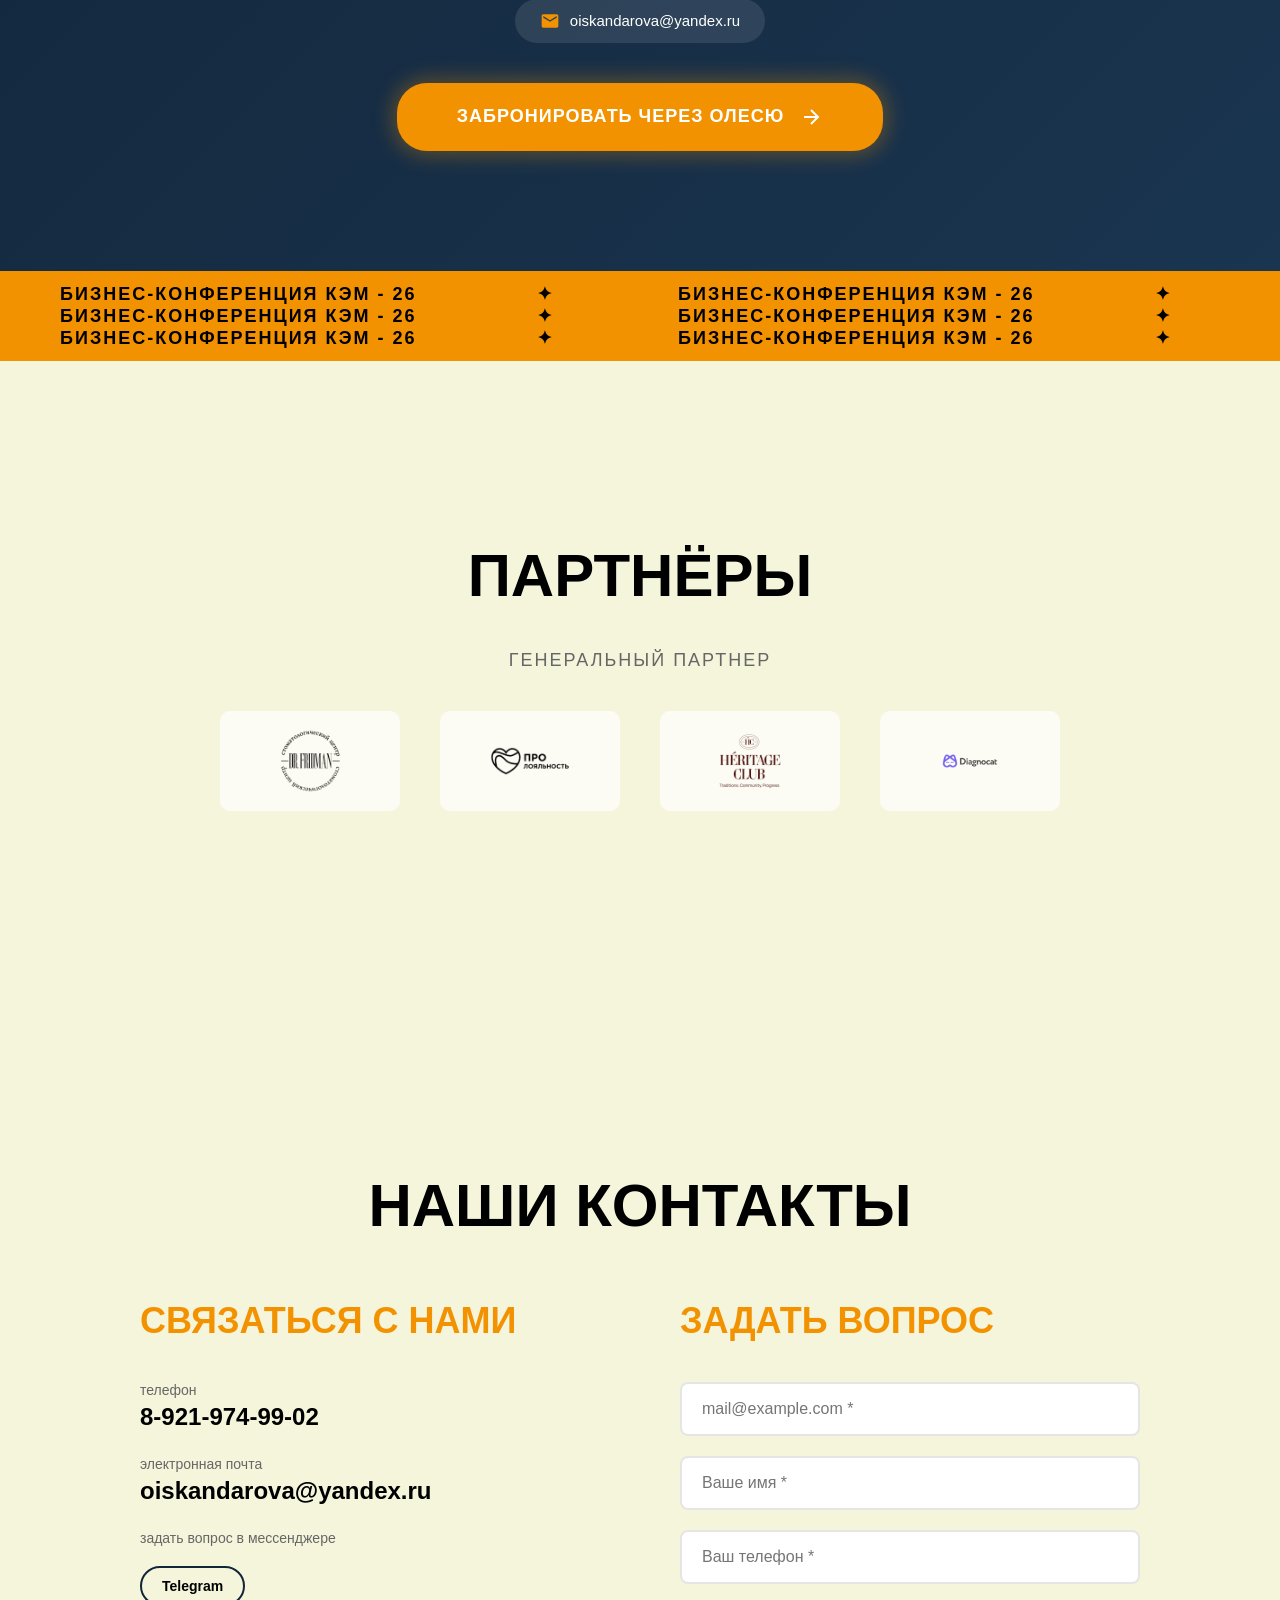
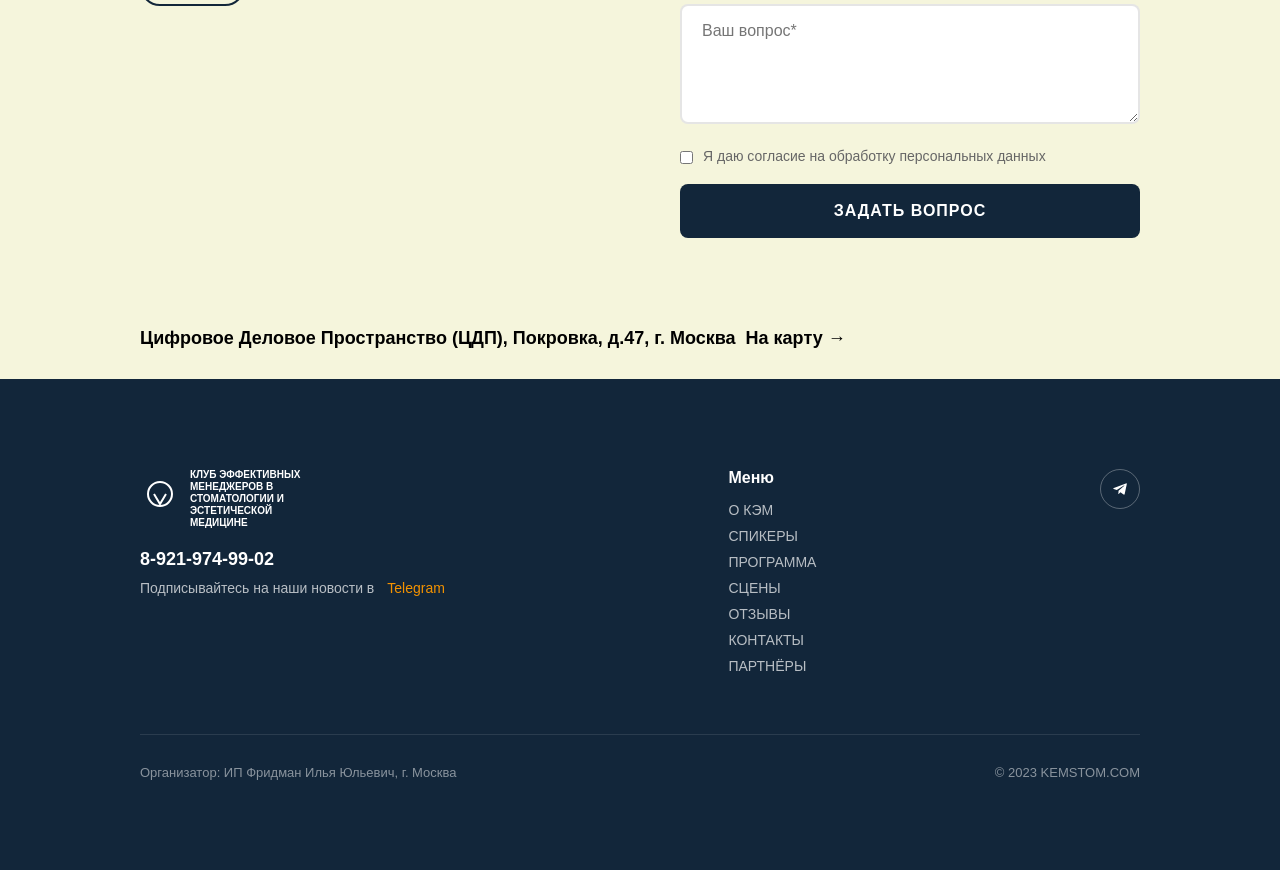
==== commit 5828621f: "feat: add partner logos, event photo background, review carousel - 4 partner logos embedded (Dr. Fri" ====
--- a/index.html
+++ b/index.html
@@ -64,7 +64,9 @@
         .section-title-center { text-align: center; }
 
         /* ===== STATS ===== */
-        .stats { padding: 180px 140px; background-color: #f5f5dc; }
+        .stats { padding: 180px 140px; background-color: #f5f5dc; position: relative; overflow: hidden; }
+        .stats::before { content: ""; position: absolute; top: 0; left: 0; right: 0; bottom: 0; background-image: url("[data-uri]"); background-size: cover; background-position: center; opacity: 0.08; z-index: 0; }
+        .stats > * { position: relative; z-index: 1; }
         .stats-intro { font-size: 52px; font-weight: 900; text-transform: uppercase; line-height: 1.15; margin-bottom: 60px; max-width: 1100px; }
         .stats-intro .accent { color: #f39200; }
         .stats-grid { display: grid; grid-template-columns: repeat(4, 1fr); gap: 20px; margin-bottom: 60px; }
@@ -133,8 +135,12 @@
         .reviews { padding: 180px 140px 180px; background-color: #f5f5dc; }
         .reviews-title { font-size: 60px; font-weight: 900; text-transform: uppercase; line-height: 1.1; text-align: center; margin-bottom: 40px; }
         .reviews-arrows { display: flex; justify-content: center; gap: 30px; margin-bottom: 40px; }
+        .reviews-arrows .arrow-btn { background: none; border: none; padding: 8px; cursor: pointer; transition: opacity 0.2s; }
+        .reviews-arrows .arrow-btn:hover { opacity: 0.6; }
         .reviews-arrows svg { width: 80px; height: 40px; cursor: pointer; }
-        .reviews-grid { display: flex; gap: 20px; overflow-x: auto; padding-bottom: 20px; scroll-snap-type: x mandatory; }
+        .reviews-grid { display: flex; gap: 20px; overflow-x: auto; padding-bottom: 20px; scroll-snap-type: x mandatory; scroll-behavior: smooth; -webkit-overflow-scrolling: touch; }
+        .reviews-grid::-webkit-scrollbar { display: none; }
+        .reviews-grid { -ms-overflow-style: none; scrollbar-width: none; }
         .review-card { min-width: 220px; height: 320px; background: #12263a; border-radius: 10px; display: flex; align-items: center; justify-content: center; flex-shrink: 0; scroll-snap-align: start; }
         .review-card .play-icon { width: 50px; height: 50px; border-radius: 50%; background: #f39200; display: flex; align-items: center; justify-content: center; }
         .review-card .play-icon svg { width: 20px; height: 20px; fill: #fff; margin-left: 3px; }
@@ -200,8 +206,10 @@
         .partners { padding: 180px 140px; background-color: #f5f5dc; text-align: center; }
         .partners-title { font-size: 60px; font-weight: 900; text-transform: uppercase; margin-bottom: 40px; }
         .partners-sub { font-size: 18px; color: #666; text-transform: uppercase; letter-spacing: 2px; margin-bottom: 40px; }
-        .partners-logos { display: flex; flex-wrap: wrap; justify-content: center; gap: 40px; align-items: center; opacity: 0.6; }
-        .partner-placeholder { width: 180px; height: 80px; background: rgba(0,0,0,0.05); border-radius: 10px; display: flex; align-items: center; justify-content: center; font-size: 14px; color: #999; }
+        .partners-logos { display: flex; flex-wrap: wrap; justify-content: center; gap: 40px; align-items: center; }
+        .partner-logo { width: 180px; height: 100px; display: flex; align-items: center; justify-content: center; background: rgba(255,255,255,0.7); border-radius: 10px; padding: 15px; transition: transform 0.3s ease, box-shadow 0.3s ease; }
+        .partner-logo:hover { transform: scale(1.05); box-shadow: 0 4px 15px rgba(0,0,0,0.1); }
+        .partner-logo img { max-width: 100%; max-height: 100%; object-fit: contain; }
 
         /* ===== CONTACTS ===== */
         .contacts { padding: 180px 140px 90px; background-color: #f5f5dc; }
@@ -640,8 +648,8 @@
     <section class="reviews" id="reviews">
         <h2 class="reviews-title">Отзывы наших гостей</h2>
         <div class="reviews-arrows">
-            <svg viewBox="0 0 80 40" fill="none" stroke="#000" stroke-width="1"><path d="M60 20H5M20 5L5 20l15 15"/></svg>
-            <svg viewBox="0 0 80 40" fill="none" stroke="#000" stroke-width="1"><path d="M20 20h55M60 5l15 15-15 15"/></svg>
+            <button class="arrow-btn" onclick="scrollReviews(-1)" aria-label="Previous reviews"><svg viewBox="0 0 80 40" fill="none" stroke="#000" stroke-width="1"><path d="M60 20H5M20 5L5 20l15 15"/></svg></button>
+            <button class="arrow-btn" onclick="scrollReviews(1)" aria-label="Next reviews"><svg viewBox="0 0 80 40" fill="none" stroke="#000" stroke-width="1"><path d="M20 20h55M60 5l15 15-15 15"/></svg></button>
         </div>
         <div class="reviews-grid">
             <div class="review-card" style="background-image:url([data-uri]);background-size:cover;background-position:center;"></div>
@@ -794,10 +802,10 @@
         <h2 class="partners-title">Партнёры</h2>
         <p class="partners-sub">Генеральный партнер</p>
         <div class="partners-logos">
-            <div class="partner-placeholder">DentalPRO</div>
-            <div class="partner-placeholder">Партнёр 2</div>
-            <div class="partner-placeholder">Партнёр 3</div>
-            <div class="partner-placeholder">Партнёр 4</div>
+            <div class="partner-logo"><img src="[data-uri]" alt="Dr. Fridman"></div>
+            <div class="partner-logo"><img src="[data-uri]" alt="Про Лояльность"></div>
+            <div class="partner-logo"><img src="[data-uri]" alt="Heritage Club"></div>
+            <div class="partner-logo"><img src="[data-uri]" alt="Diagnocat"></div>
         </div>
     </section>
 
@@ -985,6 +993,16 @@
                 e.target.value = !x[2] ? x[1] : x[1] + '-' + x[2] + (x[3] ? '-' + x[3] : '') + (x[4] ? '-' + x[4] : '') + (x[5] ? '-' + x[5] : '');
             });
         });
+
+        // Reviews carousel
+        function scrollReviews(direction) {
+            var grid = document.querySelector('.reviews-grid');
+            if (!grid) return;
+            var card = grid.querySelector('.review-card');
+            if (!card) return;
+            var cardWidth = card.offsetWidth + 20; // card width + gap
+            grid.scrollBy({ left: direction * cardWidth, behavior: 'smooth' });
+        }
     </script>
 </body>
 </html>
